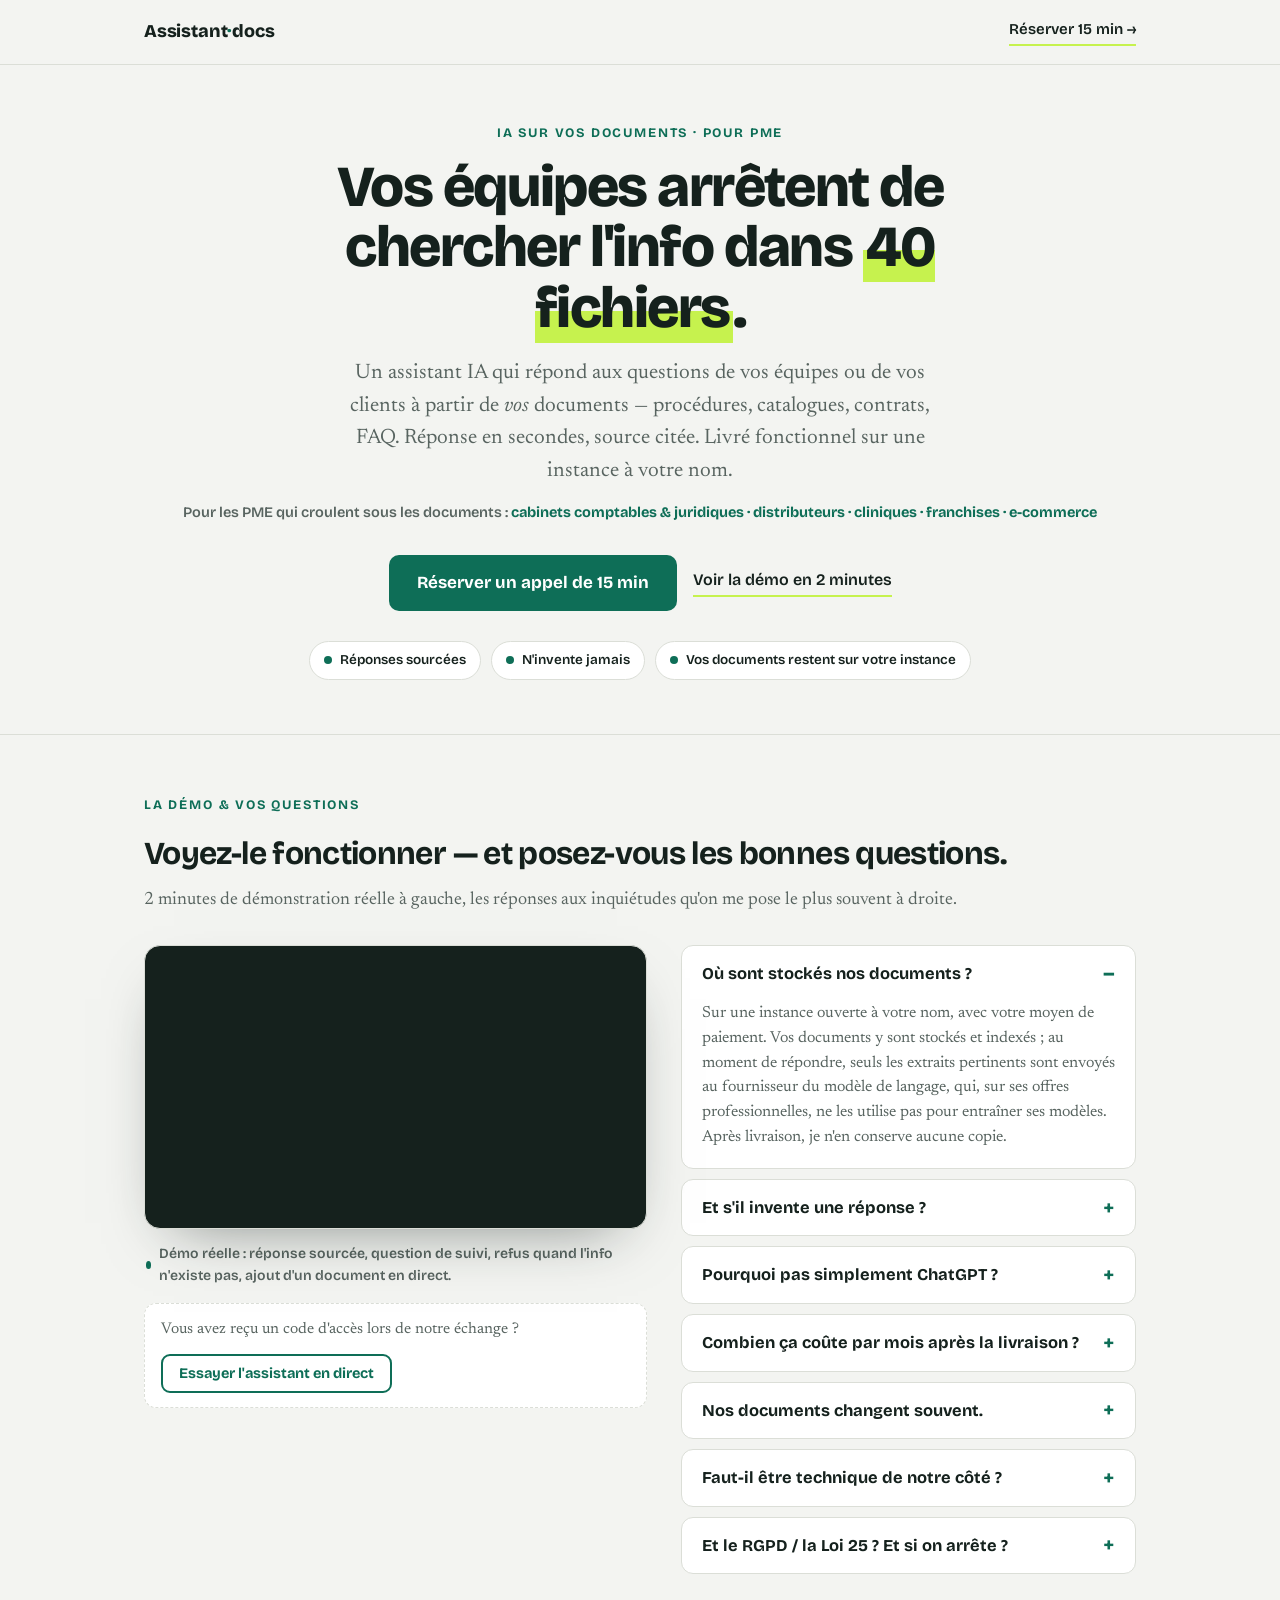
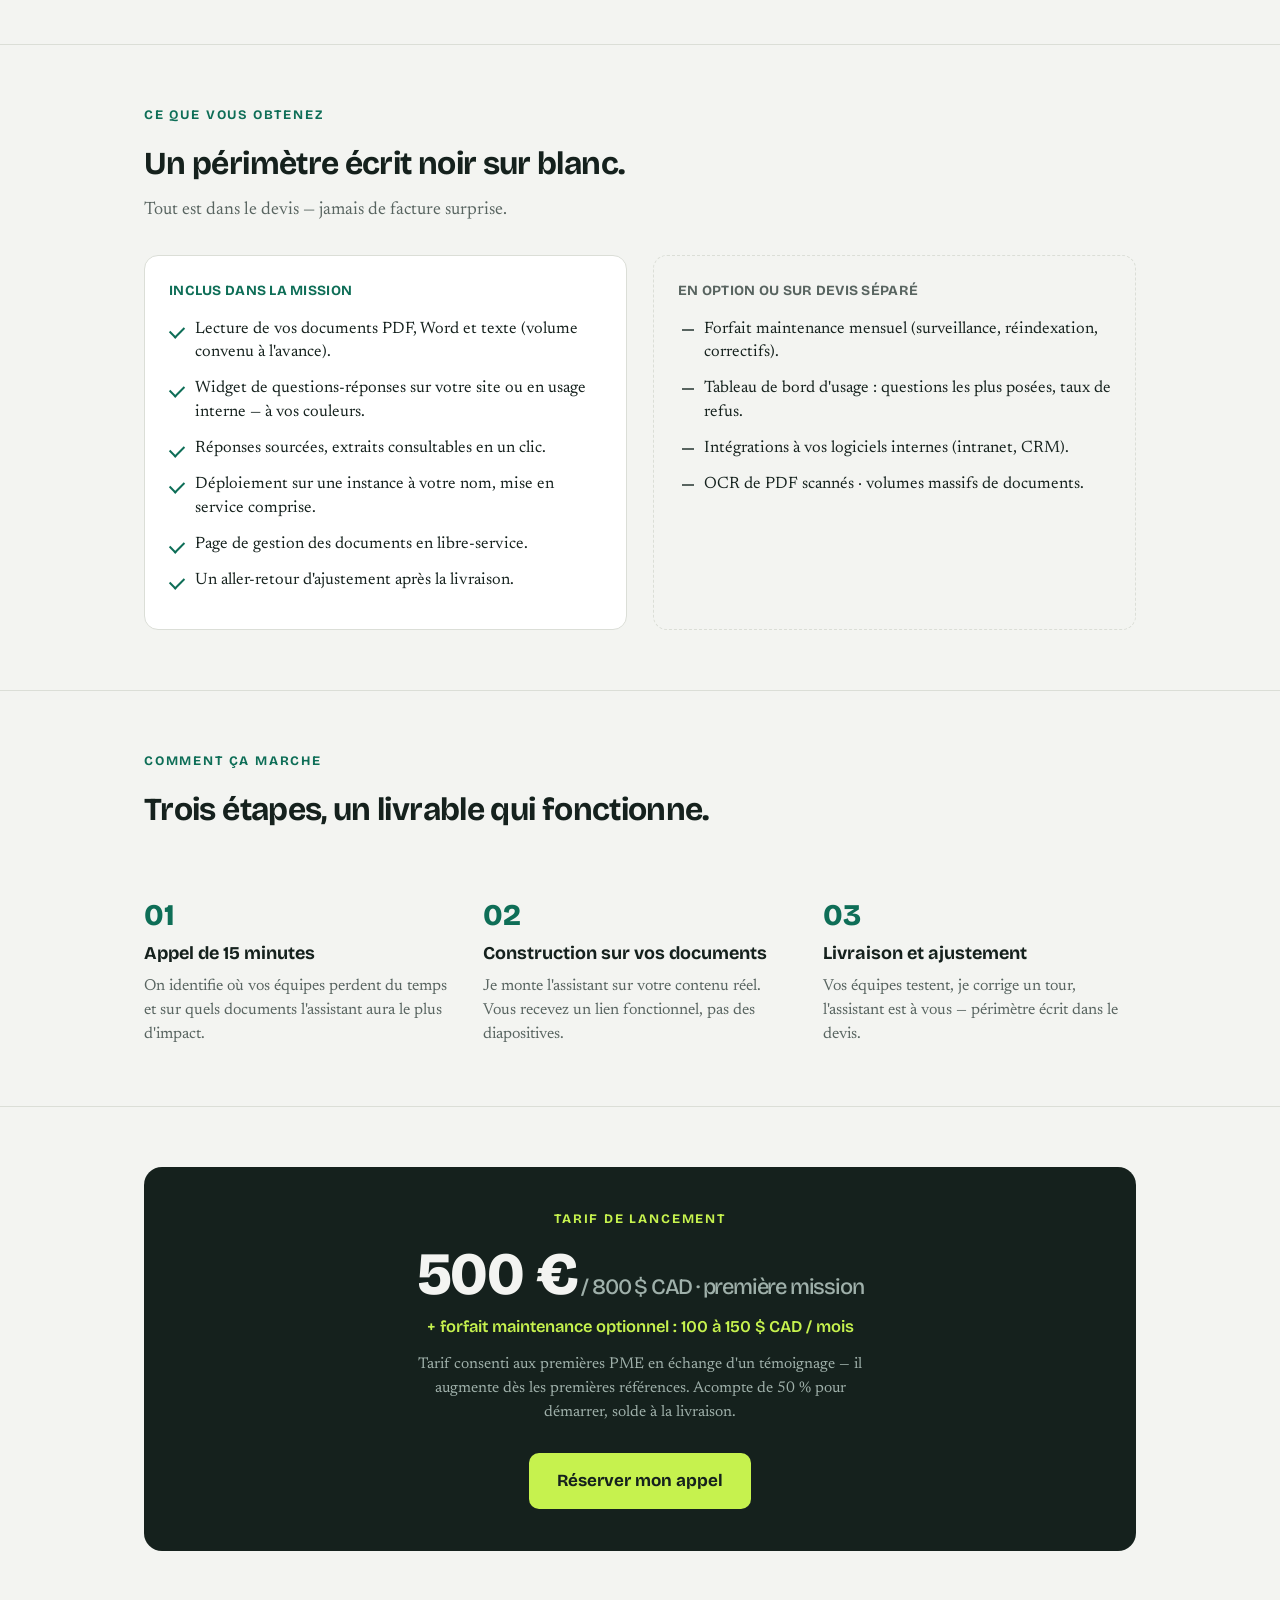
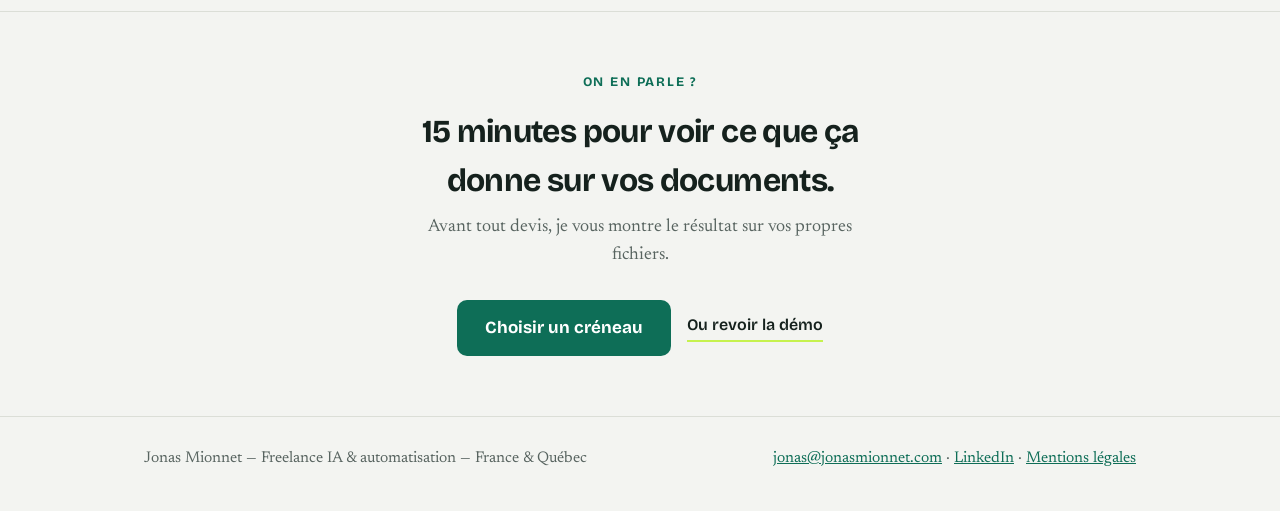
==== marketing/index.html @ 68634b55 "modif marketing" ====
<!DOCTYPE html>
<html lang="fr">
<head>
<meta charset="UTF-8">
<meta name="viewport" content="width=device-width, initial-scale=1.0">
<meta name="description" content="Un assistant IA qui répond aux questions de vos équipes et de vos clients à partir de vos propres documents — réponse en secondes, source citée. Pour PME.">
<meta property="og:title" content="Assistant IA sur vos documents — pour PME">
<meta property="og:description" content="Vos équipes arrêtent de chercher l'info dans 40 fichiers. Réponse en secondes, source citée. Démo en 2 minutes.">
<meta property="og:type" content="website">
<title>Assistant IA sur vos documents — pour PME</title>
<link rel="preconnect" href="https://fonts.googleapis.com">
<link rel="preconnect" href="https://fonts.gstatic.com" crossorigin>
<link href="https://fonts.googleapis.com/css2?family=Bricolage+Grotesque:opsz,wght@12..96,500;12..96,700;12..96,800&family=Newsreader:ital,opsz,wght@0,6..72,400;0,6..72,500;1,6..72,400&family=IBM+Plex+Mono:wght@400;500&display=swap" rel="stylesheet">
<style>
  :root{
    --paper:#F3F4F1; --card:#FFFFFF;
    --ink:#15211D; --ink-soft:#586460;
    --emerald:#0E6E57; --emerald-dark:#0A5443; --marker:#C6F24E;
    --line:#DBDED7;
    --mono:'IBM Plex Mono',ui-monospace,monospace;
    --display:'Bricolage Grotesque',system-ui,sans-serif;
    --body:'Newsreader',Georgia,serif;
  }
  *{box-sizing:border-box;}
  html{scroll-behavior:smooth;}
  body{margin:0;background:var(--paper);color:var(--ink);
    font-family:var(--body);font-size:18.5px;line-height:1.55;-webkit-font-smoothing:antialiased;}
  .wrap{max-width:1040px;margin:0 auto;padding:0 24px;}
  h1,h2,h3,.eyebrow,.btn,.chip,.pricebig{font-family:var(--display);}
  a{color:var(--emerald);}
  .eyebrow{font-size:13px;letter-spacing:.14em;text-transform:uppercase;
    font-weight:700;color:var(--emerald);margin:0 0 14px;}

  /* ---------- top bar ---------- */
  .topbar{border-bottom:1px solid var(--line);}
  .topbar .wrap{display:flex;align-items:center;justify-content:space-between;padding-top:18px;padding-bottom:18px;}
  .brand{font-family:var(--display);font-weight:800;font-size:18px;letter-spacing:-.01em;}
  .brand span{color:var(--emerald);}
  .toplink{font-family:var(--display);font-weight:600;font-size:15px;text-decoration:none;color:var(--ink);
    border-bottom:2px solid var(--marker);padding-bottom:2px;}

  /* ---------- hero ---------- */
  .hero .wrap{padding-top:58px;padding-bottom:54px;text-align:center;}
  h1{font-weight:800;font-size:clamp(36px,5.6vw,58px);line-height:1.04;
    letter-spacing:-.025em;margin:0 auto 20px;max-width:20ch;}
  .mark{background:linear-gradient(transparent 55%, var(--marker) 55%);padding:0 3px;}
  .lead{font-size:21px;color:var(--ink-soft);max-width:52ch;margin:0 auto 14px;}
  .who{font-family:var(--display);font-weight:600;font-size:14.5px;color:var(--ink-soft);margin:0 auto 30px;}
  .who b{color:var(--emerald);}
  .cta-row{display:flex;gap:16px;align-items:center;justify-content:center;flex-wrap:wrap;}
  .btn{display:inline-block;background:var(--emerald);color:#fff;text-decoration:none;
    font-weight:700;font-size:17px;padding:15px 28px;border-radius:10px;
    transition:background .15s ease,transform .15s ease;}
  .btn:hover{background:var(--emerald-dark);transform:translateY(-1px);}
  .btn-ghost{font-family:var(--display);font-weight:600;font-size:16px;text-decoration:none;
    color:var(--ink);border-bottom:2px solid var(--marker);padding-bottom:2px;}
  .badges{display:flex;flex-wrap:wrap;gap:10px;margin-top:30px;justify-content:center;}
  .badge-pill{display:inline-flex;align-items:center;gap:8px;font-family:var(--display);font-weight:600;
    font-size:13.5px;color:var(--ink);background:var(--card);border:1px solid var(--line);
    border-radius:999px;padding:8px 14px;}
  .badge-pill::before{content:"";width:8px;height:8px;border-radius:50%;background:var(--emerald);flex:none;}

  /* ---------- sections ---------- */
  section{border-top:1px solid var(--line);}
  section .wrap{padding-top:60px;padding-bottom:60px;}
  h2{font-weight:700;font-size:clamp(25px,3.2vw,32px);letter-spacing:-.02em;margin:0 0 8px;}
  .sec-sub{color:var(--ink-soft);margin:0 0 30px;font-size:18px;}

  /* ---------- démo + FAQ côte à côte ---------- */
  .demo-grid{display:grid;grid-template-columns:1.05fr .95fr;gap:34px;align-items:start;}
  .video-col{position:sticky;top:24px;}
  .video-frame{position:relative;padding-top:56.25%;border-radius:16px;overflow:hidden;
    background:var(--ink);box-shadow:0 24px 60px -30px rgba(21,33,29,.55);border:1px solid var(--line);}
  .video-frame iframe{position:absolute;inset:0;width:100%;height:100%;border:0;}
  .video-cap{font-family:var(--display);font-weight:600;font-size:14px;color:var(--ink-soft);
    margin:14px 2px 0;display:flex;align-items:center;gap:8px;}
  .video-cap::before{content:"";width:8px;height:8px;border-radius:50%;background:var(--emerald);}
  .try-live{margin-top:16px;background:var(--card);border:1px dashed var(--line);border-radius:12px;
    padding:14px 16px;display:flex;align-items:center;justify-content:space-between;gap:12px;flex-wrap:wrap;}
  .try-live p{margin:0;font-size:15.5px;color:var(--ink-soft);}
  .try-btn{font-family:var(--display);font-weight:700;font-size:14.5px;color:var(--emerald);
    background:transparent;border:2px solid var(--emerald);border-radius:9px;padding:9px 16px;cursor:pointer;
    transition:background .15s ease,color .15s ease;}
  .try-btn:hover{background:var(--emerald);color:#fff;}
  #pw-modal{position:fixed;inset:0;z-index:9999;background:rgba(21,33,29,.55);display:none;
    align-items:center;justify-content:center;padding:20px;}
  #pw-modal.open{display:flex;}
  #pw-modal .box{background:var(--card);border-radius:16px;padding:28px;width:min(360px,92vw);
    box-shadow:0 30px 80px -30px rgba(0,0,0,.6);}
  #pw-modal h3{font-family:var(--display);font-weight:700;font-size:19px;margin:0 0 6px;}
  #pw-modal p{font-family:var(--body);font-size:15px;color:var(--ink-soft);margin:0 0 16px;}
  #pw-modal input{width:100%;padding:11px 13px;border:1.5px solid var(--line);border-radius:10px;
    font-size:15px;margin-bottom:8px;outline:none;font-family:system-ui,sans-serif;}
  #pw-modal input:focus{border-color:var(--emerald);}
  #pw-modal .err{color:#c0392b;font-size:13px;min-height:18px;margin-bottom:8px;font-family:system-ui,sans-serif;}
  #pw-modal .row{display:flex;gap:10px;}
  #pw-modal button{font-family:var(--display);font-weight:700;font-size:15px;border-radius:9px;
    padding:11px 18px;cursor:pointer;border:none;}
  #pw-modal .go{flex:1;background:var(--emerald);color:#fff;}
  #pw-modal .cancel{background:transparent;color:var(--ink-soft);border:1.5px solid var(--line);}
  .faq details{border:1px solid var(--line);border-radius:12px;background:var(--card);
    margin-bottom:10px;padding:0 20px;}
  .faq summary{font-family:var(--display);font-weight:700;font-size:16.5px;cursor:pointer;
    padding:15px 0;list-style:none;display:flex;justify-content:space-between;align-items:center;gap:16px;}
  .faq summary::-webkit-details-marker{display:none;}
  .faq summary::after{content:"+";color:var(--emerald);font-size:22px;line-height:1;flex:none;}
  .faq details[open] summary::after{content:"\2013";}
  .faq details p{margin:0 0 18px;color:var(--ink-soft);font-size:16px;line-height:1.55;}

  /* ---------- offre : inclus / options ---------- */
  .cols{display:grid;grid-template-columns:1fr 1fr;gap:26px;}
  .panel{background:var(--card);border:1px solid var(--line);border-radius:14px;padding:24px;}
  .panel.out{background:transparent;border-style:dashed;}
  .panel h3{font-size:14px;font-family:var(--display);font-weight:700;letter-spacing:.02em;
    text-transform:uppercase;margin:0 0 16px;}
  .panel.in h3{color:var(--emerald);}
  .panel.out h3{color:var(--ink-soft);}
  ul.clean{list-style:none;margin:0;padding:0;}
  ul.clean li{position:relative;padding-left:26px;margin-bottom:12px;font-size:16.5px;line-height:1.45;}
  ul.clean.in li::before{content:"";position:absolute;left:1px;top:8px;width:12px;height:7px;
    border-left:2.5px solid var(--emerald);border-bottom:2.5px solid var(--emerald);transform:rotate(-45deg);}
  ul.clean.out li::before{content:"";position:absolute;left:4px;top:11px;width:12px;height:2px;background:var(--ink-soft);}

  /* ---------- étapes ---------- */
  .steps{display:grid;grid-template-columns:repeat(3,1fr);gap:26px;}
  .step .num{font-family:var(--display);font-weight:800;font-size:30px;color:var(--emerald);line-height:1;margin-bottom:10px;}
  .step h3{font-family:var(--display);font-weight:700;font-size:18px;margin:0 0 6px;}
  .step p{margin:0;color:var(--ink-soft);font-size:16px;line-height:1.5;}

  /* ---------- prix ---------- */
  .price{background:var(--ink);color:var(--paper);border-radius:18px;padding:42px;text-align:center;}
  .price .eyebrow{color:var(--marker);}
  .pricebig{font-weight:800;font-size:clamp(42px,6.5vw,60px);line-height:1;margin:6px 0 4px;letter-spacing:-.02em;}
  .pricebig small{font-size:22px;font-weight:500;color:#9fb0aa;}
  .price .maint{font-family:var(--display);font-weight:600;font-size:16.5px;color:var(--marker);margin:10px 0 0;}
  .price .note{color:#9fb0aa;font-size:15.5px;max-width:52ch;margin:14px auto 28px;}
  .price .btn{background:var(--marker);color:var(--ink);}
  .price .btn:hover{background:#b6e23c;}

  /* ---------- final ---------- */
  .final{text-align:center;}
  .final h2{margin:0 auto 8px;max-width:24ch;}
  .final .sec-sub{max-width:48ch;margin-left:auto;margin-right:auto;}

  footer{border-top:1px solid var(--line);}
  footer .wrap{padding-top:30px;padding-bottom:40px;color:var(--ink-soft);font-size:15.5px;
    display:flex;justify-content:space-between;gap:18px;flex-wrap:wrap;}

  @media (max-width:860px){
    .demo-grid{grid-template-columns:1fr;}
    .video-col{position:static;}
    .cols,.steps{grid-template-columns:1fr;}
    body{font-size:17.5px;}
    .price{padding:30px 22px;}
    .toplink{display:none;}
  }
  @media (prefers-reduced-motion:reduce){
    .btn:hover{transform:none;} html{scroll-behavior:auto;}
  }
</style>
</head>
<body>

<div class="topbar">
  <div class="wrap">
    <div class="brand">Assistant<span>·</span>docs</div>
    <a class="toplink" href="#reserver">Réserver 15 min →</a>
  </div>
</div>

<header class="hero">
  <div class="wrap">
    <p class="eyebrow">IA sur vos documents · pour PME</p>
    <h1>Vos équipes arrêtent de chercher l'info dans <span class="mark">40 fichiers</span>.</h1>
    <p class="lead">Un assistant IA qui répond aux questions de vos équipes ou de vos clients à partir de <em>vos</em> documents — procédures, catalogues, contrats, FAQ. Réponse en secondes, source citée. Livré fonctionnel sur une instance à votre nom.</p>
    <p class="who">Pour les PME qui croulent sous les documents : <b>cabinets comptables &amp; juridiques · distributeurs · cliniques · franchises · e-commerce</b></p>
    <div class="cta-row">
      <a class="btn" href="#reserver">Réserver un appel de 15 min</a>
      <a class="btn-ghost" href="#demo">Voir la démo en 2 minutes</a>
    </div>
    <div class="badges">
      <span class="badge-pill">Réponses sourcées</span>
      <span class="badge-pill">N'invente jamais</span>
      <span class="badge-pill">Vos documents restent sur votre instance</span>
    </div>
  </div>
</header>

<section id="demo">
  <div class="wrap">
    <p class="eyebrow">La démo &amp; vos questions</p>
    <h2>Voyez-le fonctionner — et posez-vous les bonnes questions.</h2>
    <p class="sec-sub">2 minutes de démonstration réelle à gauche, les réponses aux inquiétudes qu'on me pose le plus souvent à droite.</p>
    <div class="demo-grid">
      <div class="video-col">
        <div class="video-frame">
          <iframe src="https://www.youtube-nocookie.com/embed/zOcjEhi_-oY?rel=0&modestbranding=1"
            title="Assistant IA sur vos documents — démo"
            allow="accelerometer; autoplay; clipboard-write; encrypted-media; gyroscope; picture-in-picture"
            allowfullscreen loading="lazy"></iframe>
        </div>
        <p class="video-cap">Démo réelle : réponse sourcée, question de suivi, refus quand l'info n'existe pas, ajout d'un document en direct.</p>
        <div class="try-live">
          <p>Vous avez reçu un code d'accès lors de notre échange ?</p>
          <button class="try-btn" id="try-btn">Essayer l'assistant en direct</button>
        </div>
      </div>
      <div class="faq">
        <details open>
          <summary>Où sont stockés nos documents ?</summary>
          <p>Sur une instance ouverte à votre nom, avec votre moyen de paiement. Vos documents y sont stockés et indexés ; au moment de répondre, seuls les extraits pertinents sont envoyés au fournisseur du modèle de langage, qui, sur ses offres professionnelles, ne les utilise pas pour entraîner ses modèles. Après livraison, je n'en conserve aucune copie.</p>
        </details>
        <details>
          <summary>Et s'il invente une réponse ?</summary>
          <p>Il est cadré pour répondre uniquement à partir de vos documents et chaque réponse cite son document d'origine, extraits consultables en un clic. Quand l'information n'y figure pas, il le dit plutôt que de deviner. Avant livraison, je passe un jeu de questions de contrôle sur vos propres documents et je vous remets le résultat chiffré.</p>
        </details>
        <details>
          <summary>Pourquoi pas simplement ChatGPT ?</summary>
          <p>ChatGPT répond à partir du web, et il faut lui redonner vos fichiers à chaque conversation. Ici, l'assistant connaît vos documents en permanence, cite ses sources, refuse de répondre quand l'info n'y est pas — et vos équipes ne téléversent rien nulle part.</p>
        </details>
        <details>
          <summary>Combien ça coûte par mois après la livraison ?</summary>
          <p>Deux abonnements, à votre nom et sous votre contrôle : l'hébergement (~10 à 20 $ CAD/mois) et l'usage du modèle (~2 à 7 $ CAD/mois pour ~500 questions, soit ~0,005 $ la question). Total : environ 15 à 25 $ CAD par mois, plafonnable. L'indexation ne coûte rien.</p>
        </details>
        <details>
          <summary>Nos documents changent souvent.</summary>
          <p>Vous ajoutez, remplacez ou retirez vos fichiers vous-même depuis une page de gestion protégée — l'assistant se met à jour automatiquement, aucune commande technique. Et si vous préférez déléguer, c'est inclus dans le forfait maintenance.</p>
        </details>
        <details>
          <summary>Faut-il être technique de notre côté ?</summary>
          <p>Non. Vous fournissez vos documents (PDF, Word, texte — tableaux compris), je livre un lien fonctionnel. Vos équipes posent leurs questions en langage normal.</p>
        </details>
        <details>
          <summary>Et le RGPD / la Loi 25 ? Et si on arrête ?</summary>
          <p>Une annexe de sous-traitance est jointe au devis quand des documents sont concernés : finalité, durée, mesures de sécurité. Et si vous arrêtez : vous supprimez l'instance, tout disparaît avec — documents, index, historique. Rien ailleurs.</p>
        </details>
      </div>
    </div>
  </div>
</section>

<section id="offre">
  <div class="wrap">
    <p class="eyebrow">Ce que vous obtenez</p>
    <h2>Un périmètre écrit noir sur blanc.</h2>
    <p class="sec-sub">Tout est dans le devis — jamais de facture surprise.</p>
    <div class="cols">
      <div class="panel in">
        <h3>Inclus dans la mission</h3>
        <ul class="clean in">
          <li>Lecture de vos documents PDF, Word et texte (volume convenu à l'avance).</li>
          <li>Widget de questions-réponses sur votre site ou en usage interne — à vos couleurs.</li>
          <li>Réponses sourcées, extraits consultables en un clic.</li>
          <li>Déploiement sur une instance à votre nom, mise en service comprise.</li>
          <li>Page de gestion des documents en libre-service.</li>
          <li>Un aller-retour d'ajustement après la livraison.</li>
        </ul>
      </div>
      <div class="panel out">
        <h3>En option ou sur devis séparé</h3>
        <ul class="clean out">
          <li>Forfait maintenance mensuel (surveillance, réindexation, correctifs).</li>
          <li>Tableau de bord d'usage : questions les plus posées, taux de refus.</li>
          <li>Intégrations à vos logiciels internes (intranet, CRM).</li>
          <li>OCR de PDF scannés · volumes massifs de documents.</li>
        </ul>
      </div>
    </div>
  </div>
</section>

<section id="fonctionnement">
  <div class="wrap">
    <p class="eyebrow">Comment ça marche</p>
    <h2>Trois étapes, un livrable qui fonctionne.</h2>
    <p class="sec-sub">&nbsp;</p>
    <div class="steps">
      <div class="step"><div class="num">01</div><h3>Appel de 15 minutes</h3><p>On identifie où vos équipes perdent du temps et sur quels documents l'assistant aura le plus d'impact.</p></div>
      <div class="step"><div class="num">02</div><h3>Construction sur vos documents</h3><p>Je monte l'assistant sur votre contenu réel. Vous recevez un lien fonctionnel, pas des diapositives.</p></div>
      <div class="step"><div class="num">03</div><h3>Livraison et ajustement</h3><p>Vos équipes testent, je corrige un tour, l'assistant est à vous — périmètre écrit dans le devis.</p></div>
    </div>
  </div>
</section>

<section id="prix">
  <div class="wrap">
    <div class="price">
      <p class="eyebrow">Tarif de lancement</p>
      <div class="pricebig">500&nbsp;€<small> / 800 $ CAD · première mission</small></div>
      <p class="maint">+ forfait maintenance optionnel : 100 à 150 $ CAD / mois</p>
      <p class="note">Tarif consenti aux premières PME en échange d'un témoignage — il augmente dès les premières références. Acompte de 50 % pour démarrer, solde à la livraison.</p>
      <a class="btn" href="#reserver">Réserver mon appel</a>
    </div>
  </div>
</section>

<section id="reserver" class="final">
  <div class="wrap">
    <p class="eyebrow">On en parle ?</p>
    <h2>15 minutes pour voir ce que ça donne sur vos documents.</h2>
    <p class="sec-sub">Avant tout devis, je vous montre le résultat sur vos propres fichiers.</p>
    <div class="cta-row">
      <a class="btn" href="https://calendar.app.google/fmK8RGhTGHzwuksp7">Choisir un créneau</a>
      <a class="btn-ghost" href="#demo">Ou revoir la démo</a>
    </div>
  </div>
</section>

<footer>
  <div class="wrap">
    <div>Jonas Mionnet — Freelance IA &amp; automatisation — France &amp; Québec</div>
    <div><a href="mailto:jonas@jonasmionnet.com">jonas@jonasmionnet.com</a> · <a href="https://www.linkedin.com/in/jonas-mionnet-5339012a0">LinkedIn</a> · <a href="mentions-legales.html">Mentions légales</a></div>
  </div>
</footer>

<div id="pw-modal" role="dialog" aria-modal="true">
  <div class="box">
    <h3>Essayer l'assistant</h3>
    <p>Entrez le code d'accès reçu lors de notre échange. L'assistant de démonstration répond sur les documents d'une entreprise fictive (Boréale Équipement).</p>
    <input id="pw-input" type="password" placeholder="Code d'accès" autocomplete="off">
    <div class="err" id="pw-err"></div>
    <div class="row">
      <button class="go" id="pw-go">Lancer l'assistant</button>
      <button class="cancel" id="pw-cancel">Annuler</button>
    </div>
  </div>
</div>

<script>
(function(){
  var API = "https://assistant-documentaire-demo-production.up.railway.app";
  var modal = document.getElementById("pw-modal"),
      input = document.getElementById("pw-input"),
      err = document.getElementById("pw-err"),
      go = document.getElementById("pw-go"),
      cancel = document.getElementById("pw-cancel"),
      tryBtn = document.getElementById("try-btn");

  function verify(pw){
    return fetch(API + "/api/verify", { headers: { "X-API-Password": pw } })
      .then(function(r){ return r.status === 200; })
      .catch(function(){ return false; });
  }
  function loadWidget(){
    return new Promise(function(res, rej){
      if (window.DocAssistant) return res();
      var s = document.createElement("script");
      s.src = API + "/widget.js";
      s.onload = res; s.onerror = rej;
      document.head.appendChild(s);
    });
  }
  function mountAssistant(){
    loadWidget().then(function(){
      window.DocAssistant.mount({
        mode: "floating",
        apiBase: API,
        assistantName: "Assistant documentaire",
        clientName: "Boréale Équipement (démo)"
      });
      tryBtn.textContent = "Assistant lancé — voir en bas à droite";
      tryBtn.disabled = true;
    }).catch(function(){
      err.textContent = "Impossible de charger l'assistant. Réessayez plus tard.";
    });
  }
  tryBtn.addEventListener("click", function(){
    var stored = localStorage.getItem("da_api_password") || "";
    if (stored) {
      verify(stored).then(function(ok){
        if (ok) { mountAssistant(); }
        else { localStorage.removeItem("da_api_password"); modal.classList.add("open"); input.focus(); }
      });
    } else { modal.classList.add("open"); input.focus(); }
  });
  function attempt(){
    var pw = (input.value || "").trim();
    if (!pw) { err.textContent = "Entrez le code d'accès."; return; }
    go.disabled = true; err.textContent = "Vérification…";
    verify(pw).then(function(ok){
      go.disabled = false;
      if (ok) {
        localStorage.setItem("da_api_password", pw);
        err.textContent = "";
        modal.classList.remove("open");
        mountAssistant();
      } else {
        err.textContent = "Code incorrect.";
        input.select();
      }
    });
  }
  go.addEventListener("click", attempt);
  input.addEventListener("keydown", function(e){ if (e.key === "Enter") attempt(); });
  cancel.addEventListener("click", function(){ modal.classList.remove("open"); err.textContent = ""; });
})();
</script>
</body>
</html>
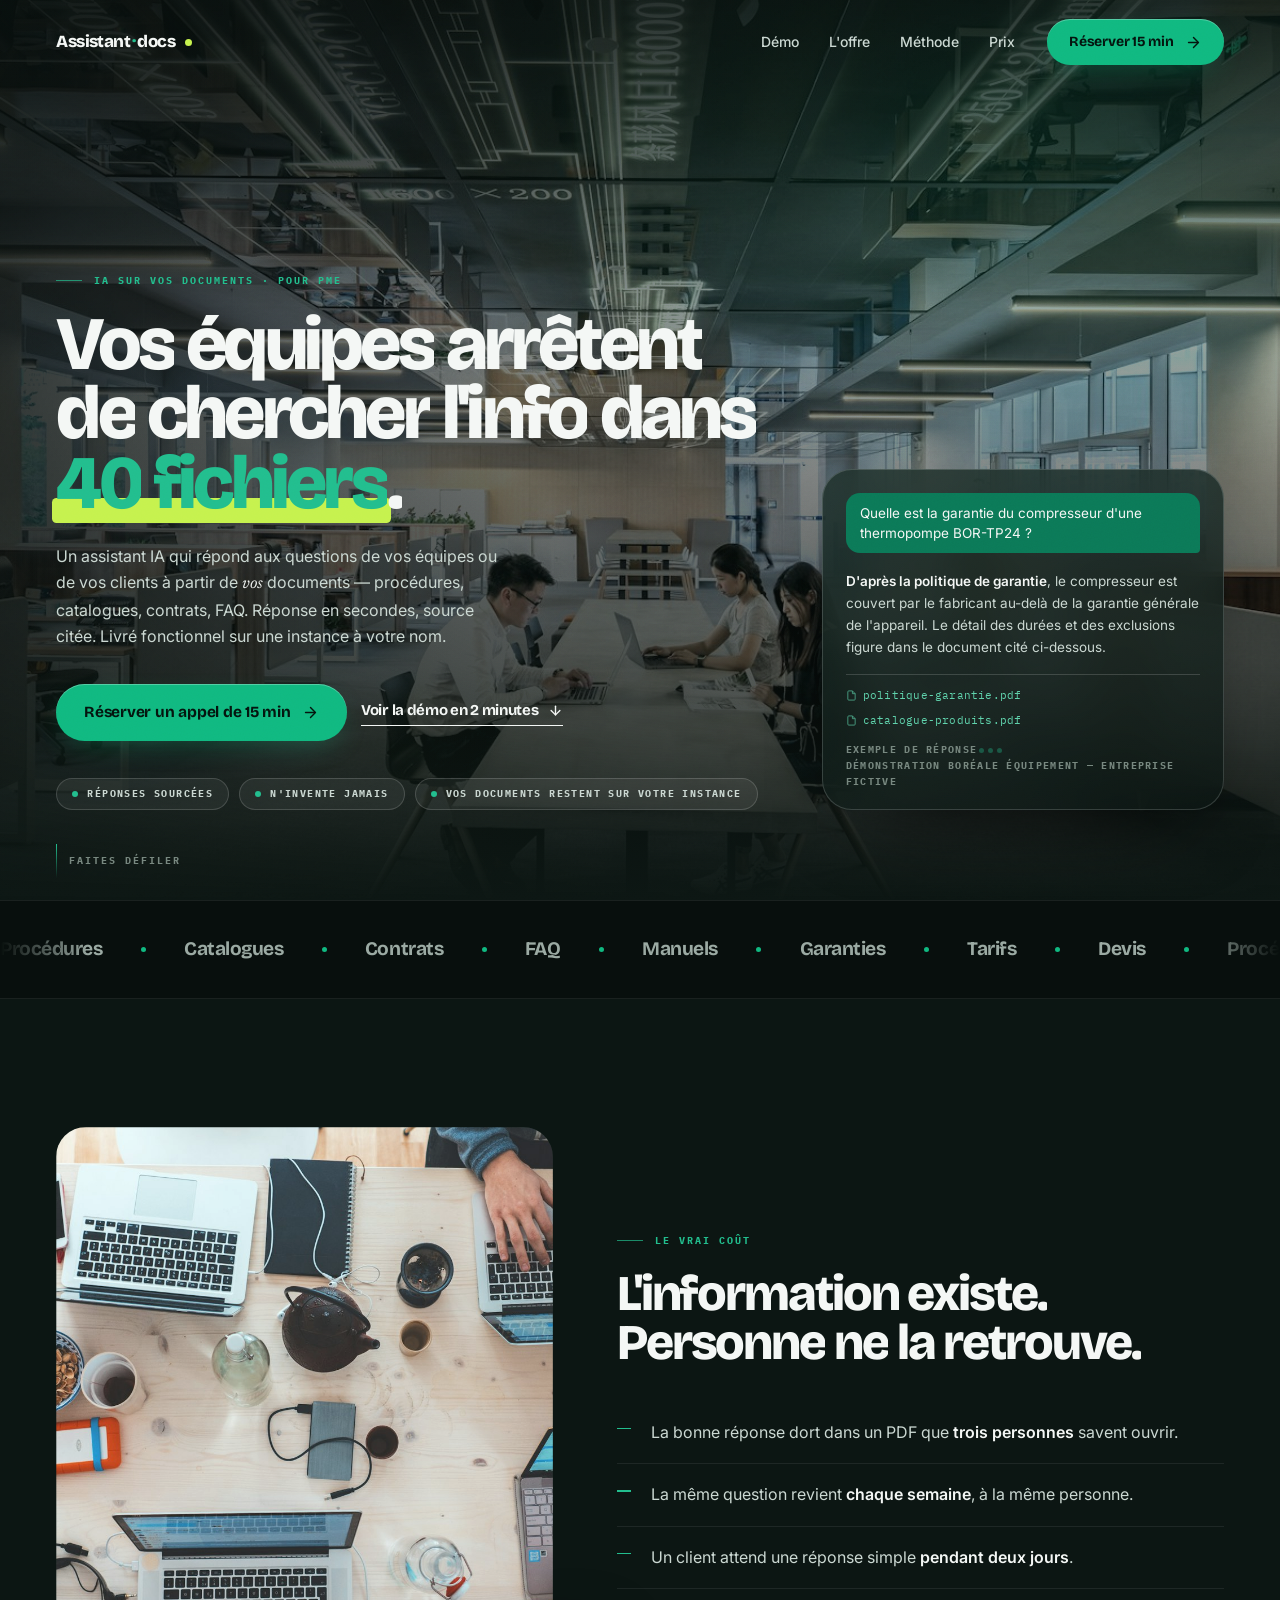
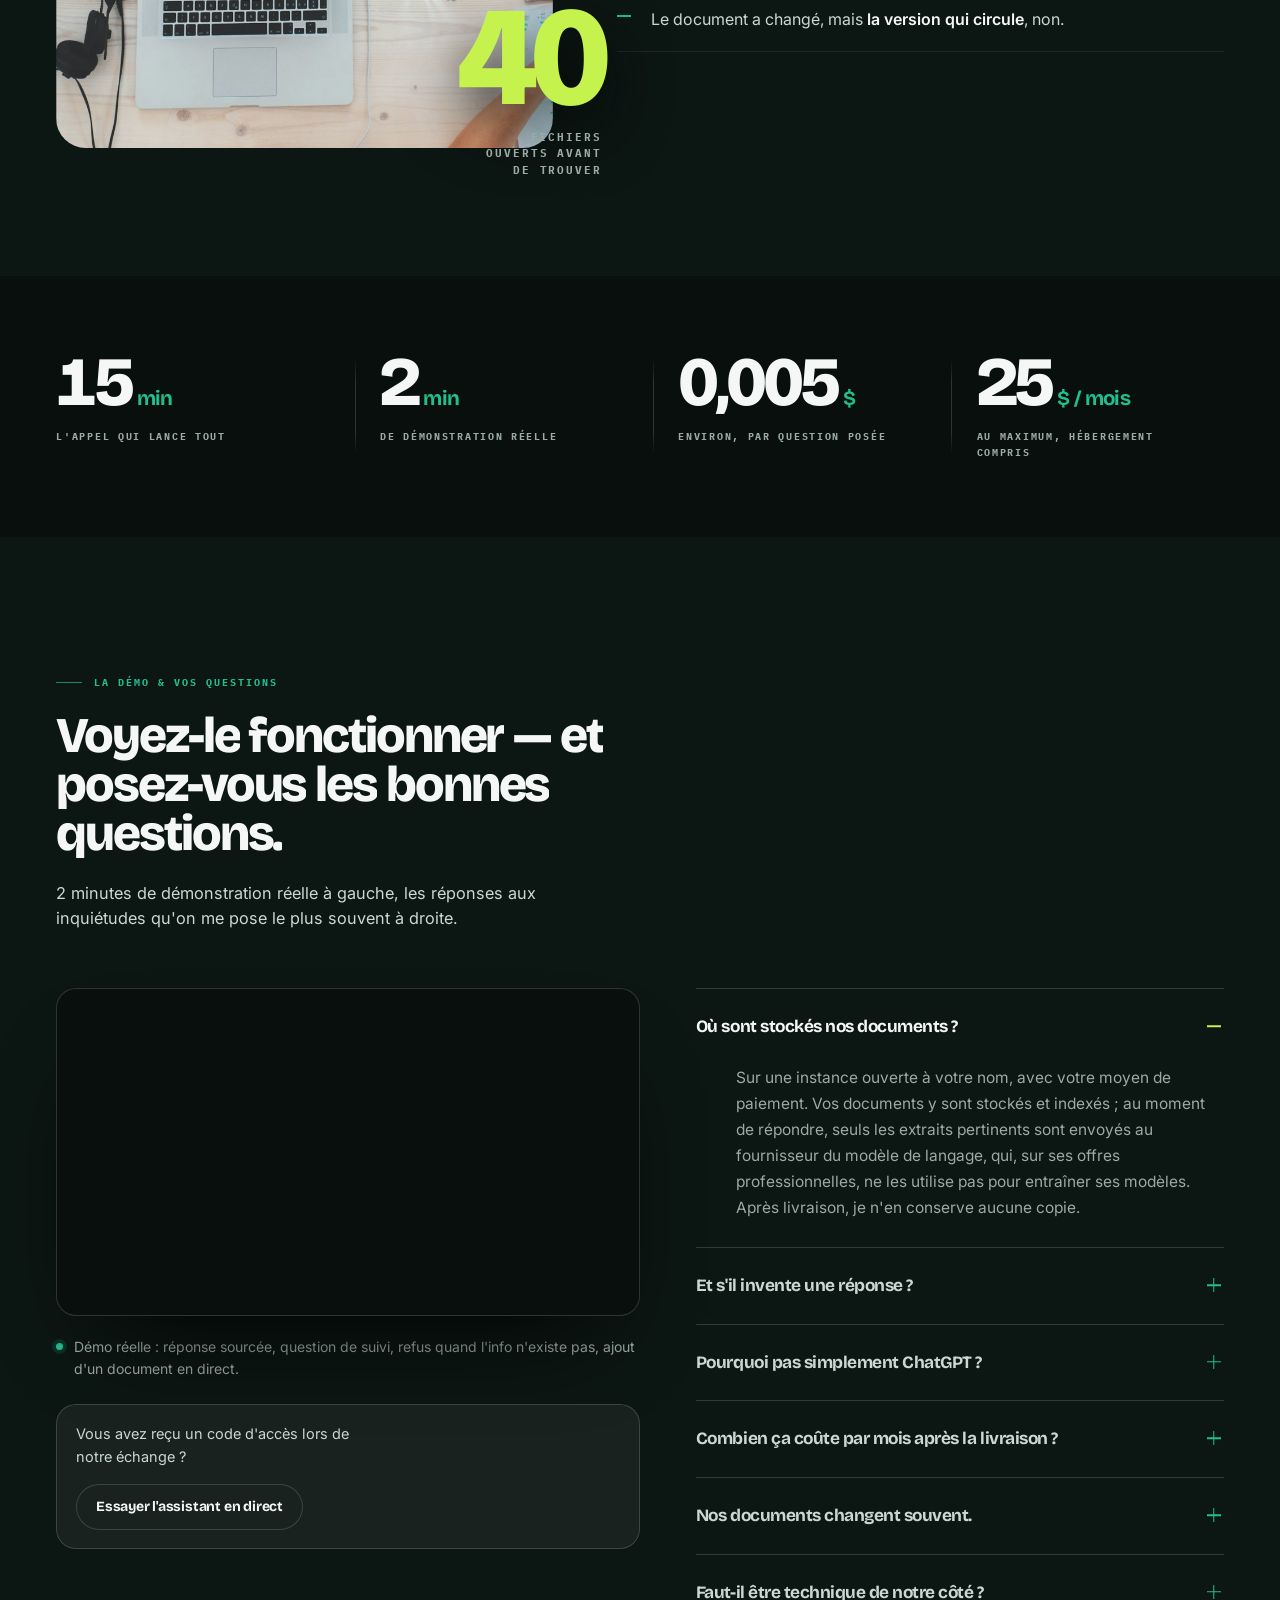
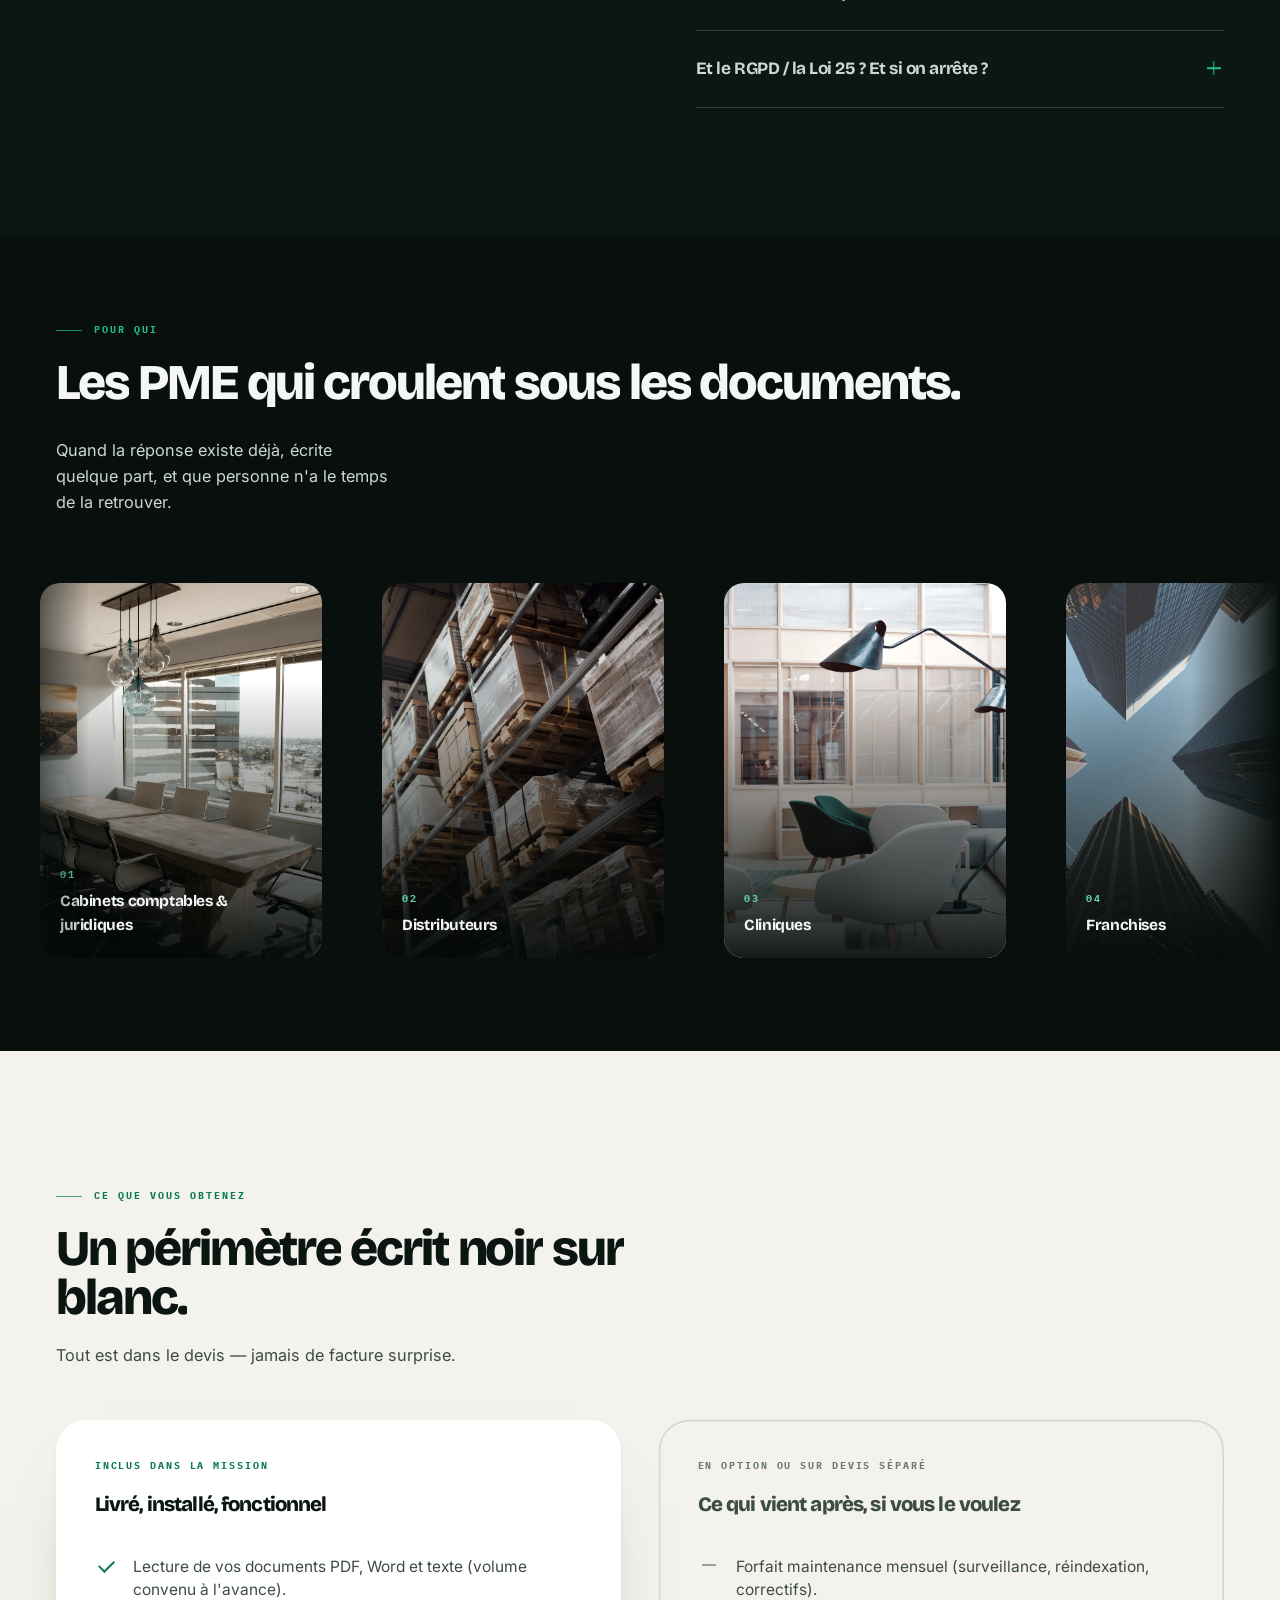
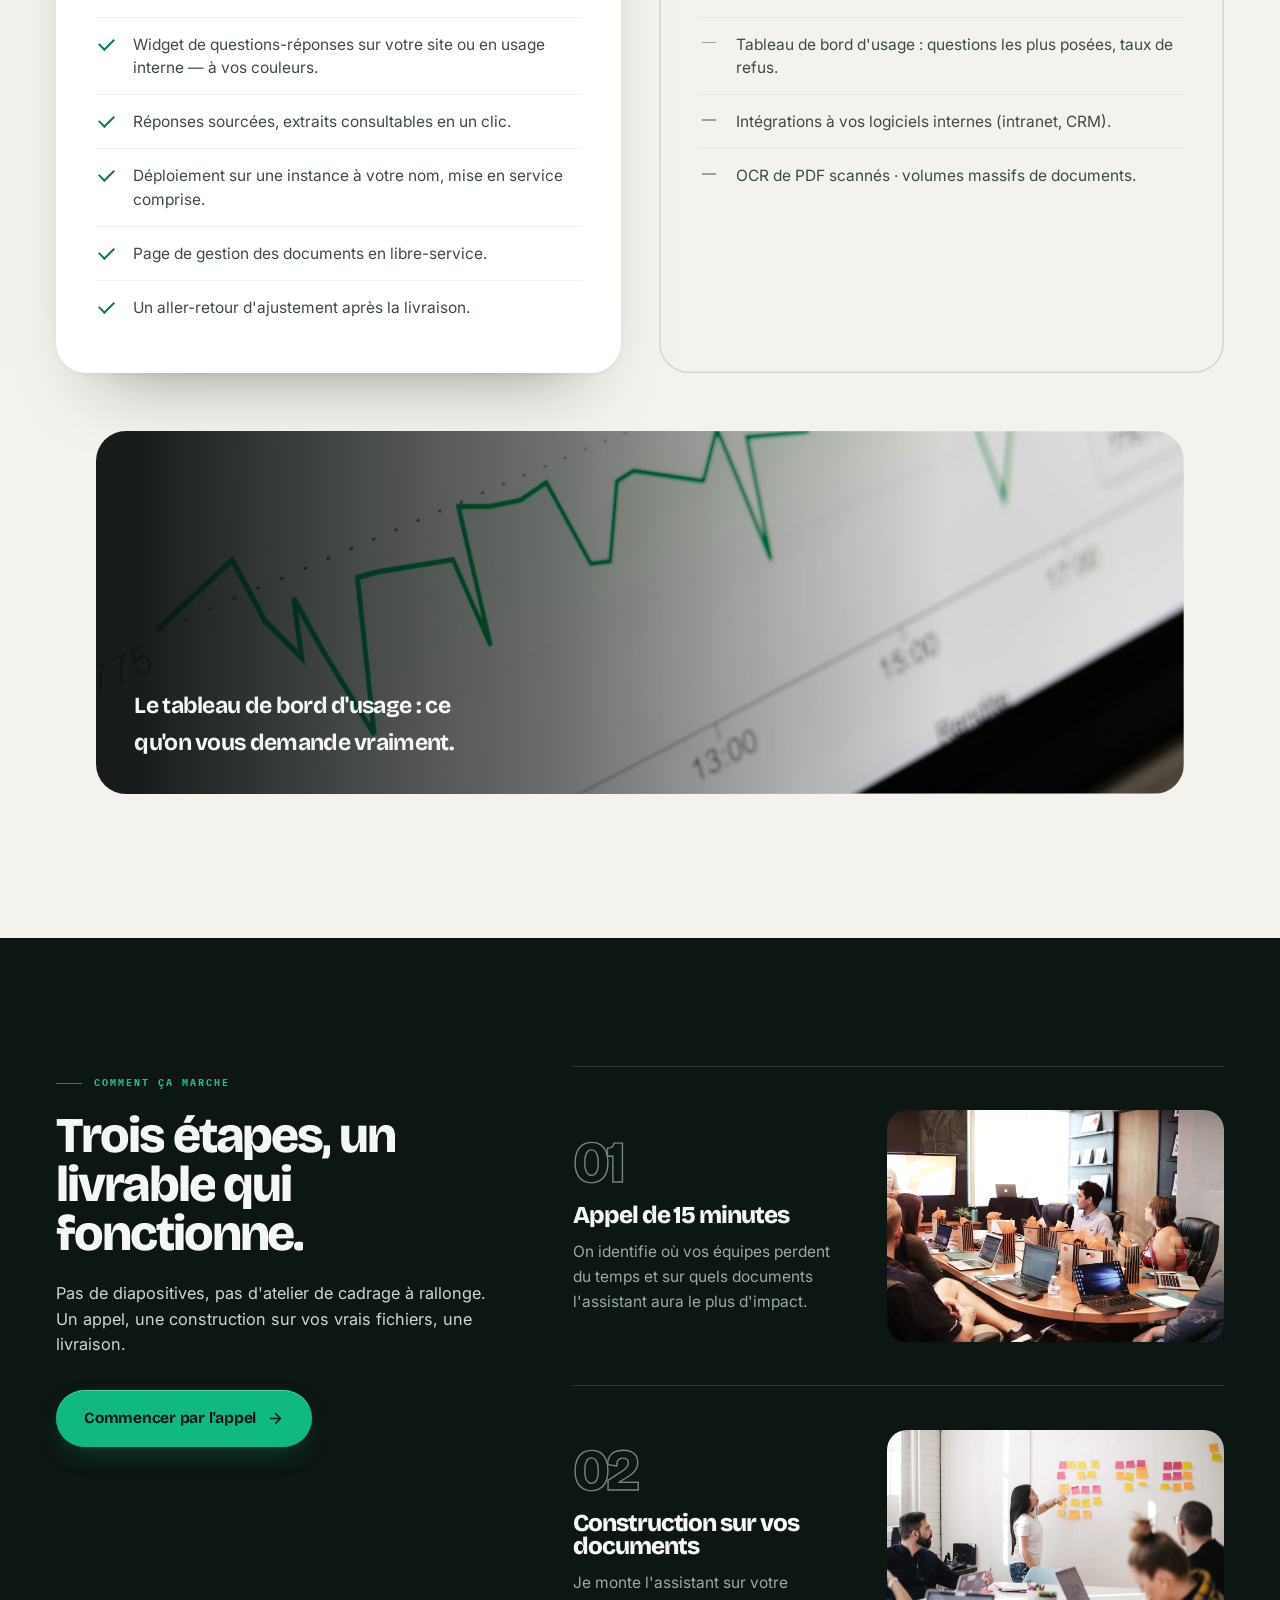
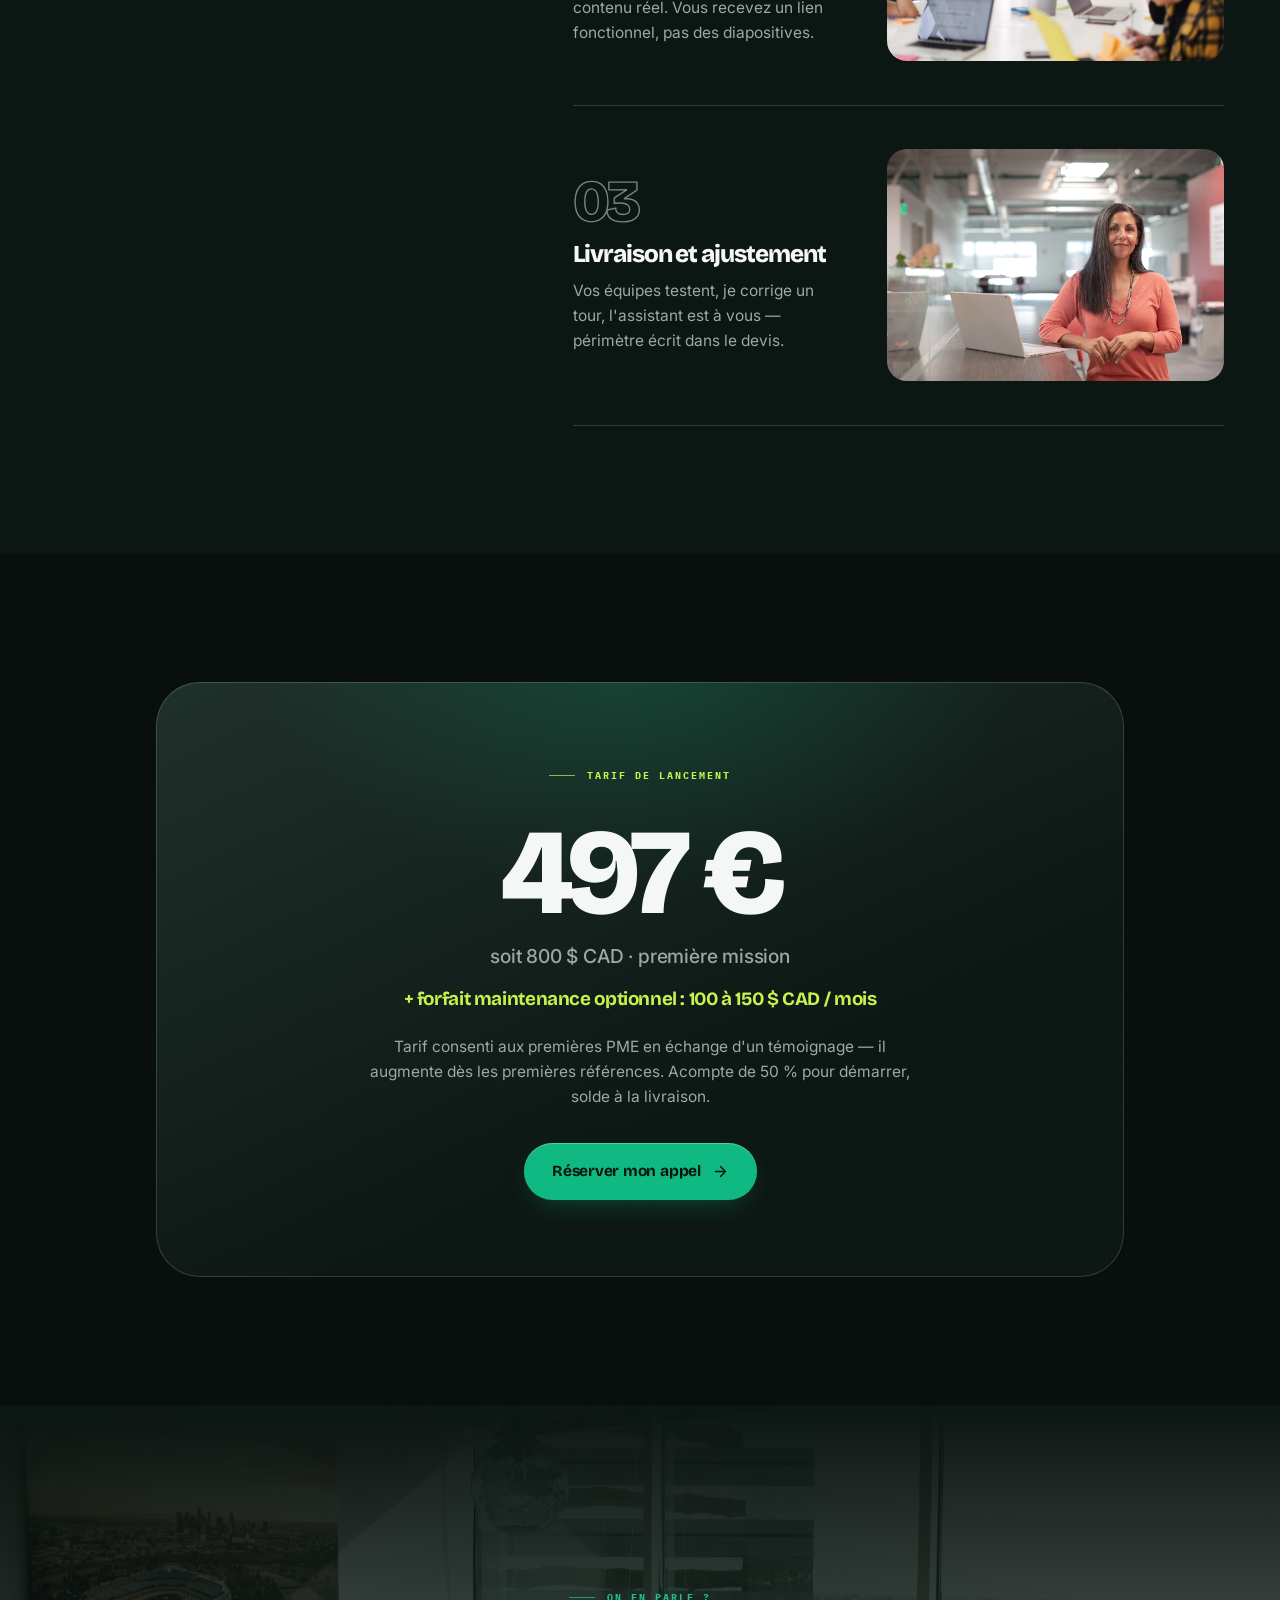
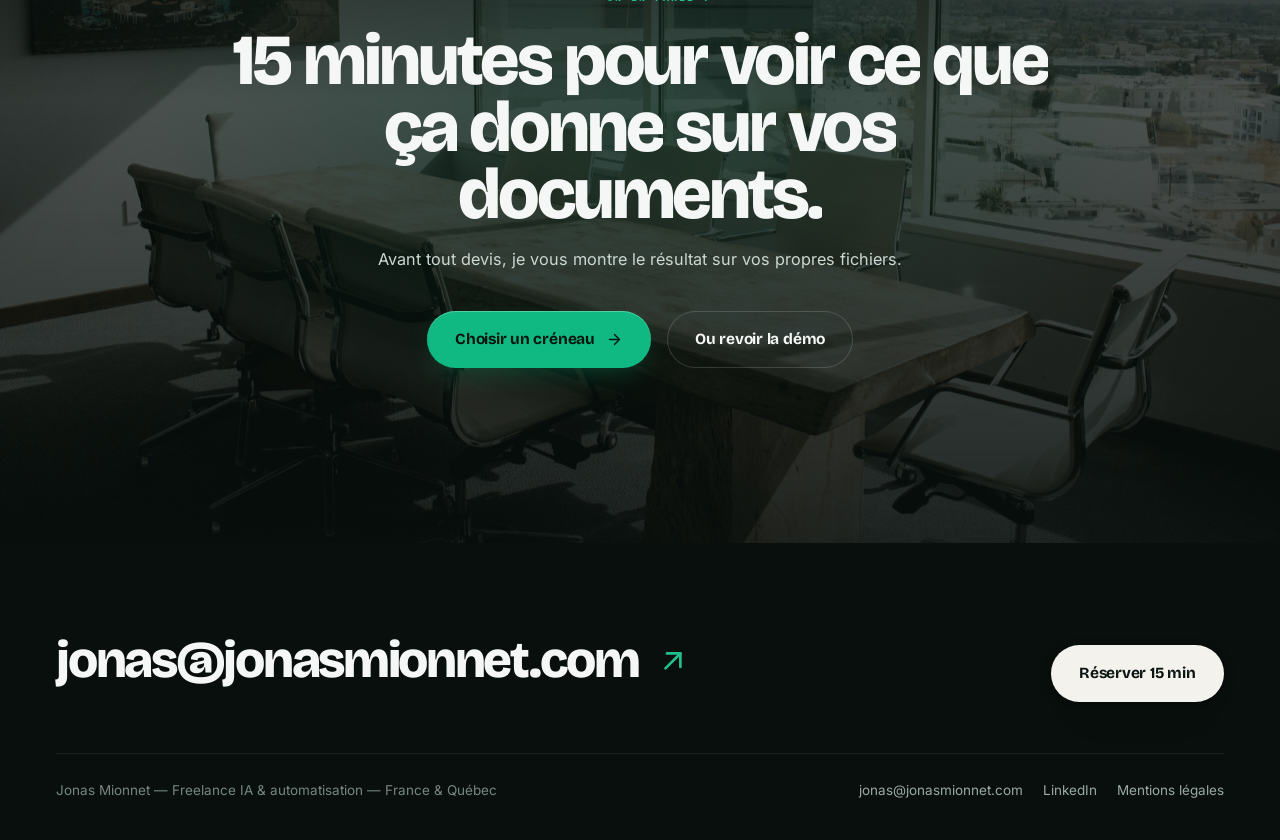
==== commit 33a46b67: "modif visuelle" ====
--- a/marketing/index.html
+++ b/marketing/index.html
@@ -7,247 +7,646 @@
 <meta property="og:title" content="Assistant IA sur vos documents — pour PME">
 <meta property="og:description" content="Vos équipes arrêtent de chercher l'info dans 40 fichiers. Réponse en secondes, source citée. Démo en 2 minutes.">
 <meta property="og:type" content="website">
+<meta name="theme-color" content="#070D0B">
 <title>Assistant IA sur vos documents — pour PME</title>
 <link rel="preconnect" href="https://fonts.googleapis.com">
 <link rel="preconnect" href="https://fonts.gstatic.com" crossorigin>
-<link href="https://fonts.googleapis.com/css2?family=Bricolage+Grotesque:opsz,wght@12..96,500;12..96,700;12..96,800&family=Newsreader:ital,opsz,wght@0,6..72,400;0,6..72,500;1,6..72,400&family=IBM+Plex+Mono:wght@400;500&display=swap" rel="stylesheet">
+<link href="https://fonts.googleapis.com/css2?family=Bricolage+Grotesque:opsz,wght@12..96,500;12..96,600;12..96,700;12..96,800&family=IBM+Plex+Mono:wght@400;500;600;700&family=Inter:wght@400;450;500;600;700&family=Newsreader:ital,opsz,wght@0,6..72,400;0,6..72,500;1,6..72,400;1,6..72,500&display=swap" rel="stylesheet">
+<link rel="stylesheet" href="da.css">
 <style>
-  :root{
-    --paper:#F3F4F1; --card:#FFFFFF;
-    --ink:#15211D; --ink-soft:#586460;
-    --emerald:#0E6E57; --emerald-dark:#0A5443; --marker:#C6F24E;
-    --line:#DBDED7;
-    --mono:'IBM Plex Mono',ui-monospace,monospace;
-    --display:'Bricolage Grotesque',system-ui,sans-serif;
-    --body:'Newsreader',Georgia,serif;
+  /* =========================================================================
+     Page de l'offre — composition propre à cette page.
+     Le vocabulaire commun (jetons, boutons, révélations) vit dans da.css.
+     ========================================================================= */
+  html{scroll-behavior:smooth;}
+  body{background:var(--ink-900);}
+
+  /* ---------------------------------------------------------------- NAV --- */
+  .nav{position:fixed;top:0;left:0;right:0;z-index:300;
+    transition:transform .6s var(--e),background .6s var(--e),backdrop-filter .6s var(--e);}
+  .nav.is-stuck{background:rgba(12,22,19,.78);
+    -webkit-backdrop-filter:blur(18px) saturate(1.5);backdrop-filter:blur(18px) saturate(1.5);
+    box-shadow:0 1px 0 var(--rule-ink-2);}
+  .nav.is-hidden{transform:translateY(-102%);}
+  .nav__in{display:flex;align-items:center;gap:26px;
+    height:clamp(64px,7vw,84px);max-width:var(--maxw);margin:0 auto;
+    padding-left:var(--gut);padding-right:var(--gut);}
+  .brand{display:flex;align-items:baseline;gap:2px;font-family:var(--disp);font-weight:800;
+    font-size:17px;letter-spacing:-.035em;color:var(--on-ink);}
+  .brand i{font-style:normal;color:var(--sig-400);}
+  .brand__dot{width:7px;height:7px;border-radius:50%;background:var(--lime);
+    margin-left:8px;align-self:center;animation:pulse 2.6s var(--e) infinite;}
+  @keyframes pulse{0%,100%{opacity:1;transform:scale(1);}50%{opacity:.35;transform:scale(.72);}}
+  .nav__links{display:flex;gap:30px;margin-left:auto;}
+  .nav__links a{position:relative;font-size:14px;font-weight:500;color:var(--on-ink-2);
+    padding:6px 0;transition:color .3s var(--e);}
+  .nav__links a::after{content:"";position:absolute;left:0;right:0;bottom:0;height:1px;
+    background:var(--sig-400);transform:scaleX(0);transform-origin:right;
+    transition:transform .45s var(--e);}
+  .nav__links a:hover{color:var(--on-ink);}
+  .nav__links a:hover::after{transform:scaleX(1);transform-origin:left;}
+  .nav__cta{margin-left:6px;padding:12px 22px;font-size:14px;}
+  .burger{display:none;margin-left:auto;width:44px;height:44px;border:none;background:none;
+    cursor:pointer;position:relative;}
+  .burger i{position:absolute;left:11px;right:11px;height:1.5px;background:var(--on-ink);
+    transition:transform .5s var(--e),opacity .3s var(--e);}
+  .burger i:nth-child(1){top:18px;} .burger i:nth-child(2){top:25px;}
+  .nav.is-open .burger i:nth-child(1){transform:translateY(3.5px) rotate(45deg);}
+  .nav.is-open .burger i:nth-child(2){transform:translateY(-3.5px) rotate(-45deg);}
+
+  .menu{position:fixed;inset:0;z-index:290;background:var(--ink-950);
+    display:flex;flex-direction:column;justify-content:center;gap:6px;
+    padding:0 var(--gut);clip-path:inset(0 0 100% 0);visibility:hidden;
+    transition:clip-path .8s var(--e),visibility 0s linear .8s;}
+  .menu.is-open{clip-path:inset(0 0 0 0);visibility:visible;transition:clip-path .8s var(--e);}
+  .menu a{font-family:var(--disp);font-weight:800;font-size:clamp(2rem,9vw,3.4rem);
+    letter-spacing:-.05em;color:var(--on-ink);padding:8px 0;
+    opacity:0;transform:translateY(28px);transition:opacity .6s var(--e),transform .7s var(--e);}
+  .menu.is-open a{opacity:1;transform:none;}
+  .menu.is-open a:nth-child(1){transition-delay:.14s;}
+  .menu.is-open a:nth-child(2){transition-delay:.2s;}
+  .menu.is-open a:nth-child(3){transition-delay:.26s;}
+  .menu.is-open a:nth-child(4){transition-delay:.32s;}
+  .menu.is-open a:nth-child(5){transition-delay:.38s;}
+  .menu a:hover{color:var(--sig-400);}
+  .menu__foot{margin-top:44px;font:var(--t-micro);letter-spacing:.16em;text-transform:uppercase;
+    color:var(--on-ink-4);}
+
+  /* --------------------------------------------------------------- HERO --- */
+  .hero{position:relative;min-height:100svh;display:flex;align-items:flex-end;
+    overflow:hidden;padding-bottom:clamp(40px,7vw,90px);padding-top:clamp(110px,14vw,180px);}
+  .hero__bg{position:absolute;inset:-14% 0 -14% 0;z-index:0;}
+  .hero__bg img{width:100%;height:100%;object-fit:cover;
+    filter:saturate(.78) contrast(1.04) brightness(1.12);}
+  /* Le voile éclaire la photo au lieu de l'éteindre : on doit distinguer
+     l'espace derrière le titre, pas deviner un aplat noir. */
+  .hero__veil{position:absolute;inset:0;z-index:1;pointer-events:none;
+    background:
+      linear-gradient(180deg,rgba(8,15,13,.82) 0%,rgba(8,15,13,.34) 34%,rgba(8,15,13,.66) 74%,var(--ink-900) 100%),
+      linear-gradient(100deg,rgba(8,15,13,.72) 4%,rgba(8,15,13,.2) 44%,transparent 72%),
+      radial-gradient(90% 70% at 82% 12%,rgba(16,185,129,.3),transparent 62%),
+      radial-gradient(70% 60% at 8% 96%,rgba(198,242,78,.14),transparent 60%);}
+  .hero__in{position:relative;z-index:2;width:100%;}
+  .hero__grid{display:grid;grid-template-columns:minmax(0,1.28fr) minmax(0,.72fr);
+    gap:clamp(28px,4vw,64px);align-items:end;}
+  .hero h1{font-size:clamp(2.4rem,5.9vw,5.9rem);line-height:.92;letter-spacing:-.05em;
+    margin:0 0 26px;max-width:16ch;}
+  .hero h1 .thin{font-weight:500;color:var(--on-ink-2);}
+  .hero__lead{max-width:46ch;color:var(--on-ink-2);font-size:clamp(1rem,1.2vw,1.22rem);
+    line-height:1.6;margin-bottom:34px;}
+  .hero__lead em{font-family:var(--serif);font-style:italic;color:var(--on-ink);
+    font-size:1.08em;}
+  .hero__cta{display:flex;gap:14px;flex-wrap:wrap;align-items:center;}
+  .hero__pills{display:flex;flex-wrap:wrap;gap:10px;margin-top:38px;}
+  .hero__cue{position:absolute;left:var(--gut);bottom:22px;z-index:3;display:flex;
+    align-items:center;gap:12px;font:var(--t-micro);letter-spacing:.2em;text-transform:uppercase;
+    color:var(--on-ink-4);}
+  .hero__cue i{display:block;width:1px;height:34px;background:linear-gradient(var(--sig-400),transparent);
+    animation:cue 2.2s var(--e) infinite;transform-origin:top;}
+  @keyframes cue{0%{transform:scaleY(0);}45%{transform:scaleY(1);}100%{transform:scaleY(0);transform-origin:bottom;}}
+
+  /* Aperçu de réponse : la promesse du produit, montrée plutôt qu'écrite. */
+  .peek{position:relative;border-radius:var(--r-lg);padding:24px 24px 20px;
+    background:linear-gradient(160deg,rgba(30,48,42,.82),rgba(12,22,19,.76));
+    -webkit-backdrop-filter:blur(20px) saturate(1.3);backdrop-filter:blur(20px) saturate(1.3);
+    box-shadow:inset 0 0 0 1px rgba(244,247,245,.17),0 40px 90px -50px #000;
+    animation:float 7s ease-in-out infinite;}
+  @keyframes float{0%,100%{transform:translateY(0);}50%{transform:translateY(-10px);}}
+  .peek__q{display:flex;gap:11px;align-items:flex-start;margin-bottom:18px;}
+  .peek__q span{font-size:13.5px;line-height:1.5;color:var(--on-ink);
+    background:var(--sig-600);padding:10px 14px;border-radius:14px 14px 4px 14px;}
+  .peek__a{font-size:13.5px;line-height:1.62;color:var(--on-ink-2);}
+  .peek__a b{color:var(--on-ink);font-weight:600;}
+  .peek__src{margin-top:15px;padding-top:12px;display:flex;flex-wrap:wrap;gap:8px;
+    border-top:1px solid var(--rule-ink);}
+  .peek__chip{display:inline-flex;align-items:center;gap:6px;font-family:var(--mono);
+    font-size:10.5px;color:var(--sig-300);letter-spacing:.02em;}
+  .peek__chip svg{width:11px;height:11px;stroke:currentColor;fill:none;stroke-width:2;opacity:.7;}
+  .peek__cap{margin-top:14px;font:var(--t-micro);letter-spacing:.13em;text-transform:uppercase;
+    color:var(--on-ink-4);line-height:1.6;}
+  .peek__dots{display:inline-flex;gap:4px;align-items:center;margin-left:2px;}
+  .peek__dots i{width:5px;height:5px;border-radius:50%;background:var(--sig-400);opacity:.35;
+    animation:blink 1.3s infinite;}
+  .peek__dots i:nth-child(2){animation-delay:.16s;} .peek__dots i:nth-child(3){animation-delay:.32s;}
+  @keyframes blink{0%,100%{opacity:.25;}50%{opacity:1;}}
+
+  /* ------------------------------------------------------------ MARQUEE --- */
+  .band-mq{padding:clamp(22px,2.6vw,34px) 0;border-top:1px solid var(--rule-ink-2);
+    border-bottom:1px solid var(--rule-ink-2);background:var(--ink-950);}
+  .mq-item{display:inline-flex;align-items:center;gap:clamp(28px,3vw,52px);
+    padding-right:clamp(28px,3vw,52px);font-family:var(--disp);font-weight:700;
+    font-size:clamp(15px,1.5vw,20px);letter-spacing:-.025em;color:var(--on-ink-3);
+    white-space:nowrap;}
+  .mq-item i{width:5px;height:5px;border-radius:50%;background:var(--sig-500);flex:none;}
+
+  /* ------------------------------------------------------------ PROBLÈME -- */
+  .prob{position:relative;overflow:hidden;}
+  .prob__grid{display:grid;grid-template-columns:minmax(0,.9fr) minmax(0,1.1fr);
+    gap:clamp(30px,5vw,88px);align-items:center;}
+  .prob__figure{position:relative;}
+  .prob__media{position:relative;aspect-ratio:4/5;border-radius:var(--r-lg);overflow:hidden;
+    background:var(--ink-800);}
+  .prob__media img{width:100%;height:100%;object-fit:cover;filter:grayscale(.18) contrast(1.02) brightness(1.04);}
+  .prob__stamp{position:absolute;right:-10%;bottom:-5%;z-index:3;text-align:right;
+    pointer-events:none;}
+  .prob__stamp b{display:block;font-family:var(--disp);font-weight:800;
+    font-size:clamp(4.4rem,11vw,9.5rem);letter-spacing:-.07em;line-height:.8;
+    color:var(--lime);text-shadow:0 26px 60px rgba(4,9,7,.85);font-variant-numeric:tabular-nums;}
+  .prob__stamp small{display:block;font-family:var(--mono);font-size:10.5px;font-weight:700;
+    letter-spacing:.19em;text-transform:uppercase;color:var(--on-ink-3);margin:14px 0 0 auto;
+    max-width:18ch;line-height:1.6;}
+  .prob__list{margin:34px 0 0;padding:0;list-style:none;}
+  .prob__list li{position:relative;padding:18px 0 18px 34px;font-size:16px;
+    color:var(--on-ink-2);border-bottom:1px solid var(--rule-ink-2);}
+  .prob__list li::before{content:"";position:absolute;left:0;top:26px;width:14px;height:1.5px;
+    background:var(--sig-400);}
+  .prob__list li b{color:var(--on-ink);font-weight:600;}
+
+  /* --------------------------------------------------------------- KPIS --- */
+  .kpis{display:grid;grid-template-columns:repeat(4,1fr);gap:clamp(18px,2vw,30px);}
+  .kpi{position:relative;padding:0 clamp(14px,2vw,26px) 0 0;}
+  .kpi + .kpi{padding-left:clamp(14px,2vw,26px);}
+  .kpi + .kpi::before{content:"";position:absolute;left:0;top:6px;bottom:6px;width:1px;
+    background:linear-gradient(180deg,transparent,var(--rule-ink) 24%,var(--rule-ink) 76%,transparent);}
+  .kpi__v{display:flex;align-items:baseline;gap:6px;}
+  .kpi__v .num{color:var(--on-ink);}
+  .kpi__u{font-family:var(--disp);font-weight:700;font-size:clamp(1rem,1.6vw,1.5rem);
+    color:var(--sig-400);letter-spacing:-.03em;}
+
+  /* --------------------------------------------------------------- DÉMO --- */
+  .demo__grid{display:grid;grid-template-columns:minmax(0,1.05fr) minmax(0,.95fr);
+    gap:clamp(30px,4.4vw,72px);align-items:start;}
+  .demo__col{position:sticky;top:clamp(88px,11vw,116px);}
+  .frame{position:relative;padding-top:56.25%;border-radius:var(--r-md);overflow:hidden;
+    background:var(--ink-950);box-shadow:0 50px 100px -50px #000,inset 0 0 0 1px var(--rule-ink);}
+  .frame iframe{position:absolute;inset:0;width:100%;height:100%;border:0;}
+  .frame__glow{position:absolute;inset:-30% -10%;z-index:-1;
+    background:radial-gradient(50% 50% at 50% 50%,var(--sig-glow),transparent 70%);
+    opacity:.5;filter:blur(30px);}
+  .cap{display:flex;align-items:flex-start;gap:11px;margin-top:20px;font-size:14px;
+    color:var(--on-ink-3);line-height:1.55;}
+  .cap::before{content:"";width:7px;height:7px;border-radius:50%;background:var(--sig-400);
+    flex:none;margin-top:7px;box-shadow:0 0 0 4px rgba(16,185,129,.16);}
+  .try{margin-top:24px;padding:18px 20px;border-radius:var(--r-md);
+    background:var(--tint);
+    box-shadow:inset 0 0 0 1px var(--rule-ink);
+    display:flex;align-items:center;justify-content:space-between;gap:16px;flex-wrap:wrap;}
+  .try p{font-size:14.5px;color:var(--on-ink-2);max-width:34ch;}
+  .try button{padding:12px 20px;font-size:14px;}
+  .try button:disabled{opacity:.6;cursor:default;--s:1;}
+
+  .faq details{position:relative;border-top:1px solid var(--rule-ink);}
+  .faq details:last-of-type{border-bottom:1px solid var(--rule-ink);}
+  .faq summary{list-style:none;cursor:pointer;display:flex;align-items:flex-start;gap:20px;
+    padding:24px 0;font-family:var(--disp);font-weight:700;font-size:clamp(1rem,1.35vw,1.2rem);
+    letter-spacing:-.028em;color:var(--on-ink-2);transition:color .3s var(--e);}
+  .faq summary::-webkit-details-marker{display:none;}
+  .faq summary:hover{color:var(--on-ink);}
+  .faq details[open] summary{color:var(--on-ink);}
+  .faq summary span{flex:1;}
+  .faq__sign{position:relative;flex:none;width:20px;height:20px;margin-top:3px;}
+  .faq__sign::before,.faq__sign::after{content:"";position:absolute;left:50%;top:50%;
+    background:var(--sig-400);transition:transform .45s var(--e),background .3s var(--e);}
+  .faq__sign::before{width:14px;height:1.5px;transform:translate(-50%,-50%);}
+  .faq__sign::after{width:1.5px;height:14px;transform:translate(-50%,-50%);}
+  .faq details[open] .faq__sign::after{transform:translate(-50%,-50%) scaleY(0);}
+  .faq details[open] .faq__sign::before{background:var(--lime);}
+  .faq__body{padding:0 0 26px 40px;color:var(--on-ink-3);font-size:15.5px;line-height:1.68;
+    max-width:62ch;animation:faqin .55s var(--e) both;}
+  @keyframes faqin{from{opacity:0;transform:translateY(-8px);}to{opacity:1;transform:none;}}
+
+  /* ------------------------------------------------------------ SECTEURS -- */
+  .sect__head{display:flex;align-items:flex-end;justify-content:space-between;gap:30px;
+    flex-wrap:wrap;margin-bottom:clamp(30px,4vw,54px);}
+  .sect-card{position:relative;flex:none;width:clamp(210px,22vw,290px);aspect-ratio:3/4;
+    border-radius:var(--r-md);overflow:hidden;margin-right:clamp(14px,1.6vw,22px);}
+  .sect-card img{width:100%;height:100%;object-fit:cover;filter:grayscale(.35) contrast(1.02) brightness(1.06);
+    transition:filter .6s var(--e),transform 1s var(--e);}
+  .sect-card:hover img{filter:grayscale(0) contrast(1.02);transform:scale(1.05);}
+  .sect-card figcaption{position:absolute;left:0;right:0;bottom:0;z-index:3;padding:20px;
+    font-family:var(--disp);font-weight:700;font-size:15.5px;letter-spacing:-.025em;
+    color:var(--on-ink);}
+  .sect-card figcaption small{display:block;font:var(--t-micro);letter-spacing:.17em;
+    text-transform:uppercase;color:var(--sig-300);margin-bottom:7px;}
+
+  /* --------------------------------------------------------------- OFFRE -- */
+  .offre__grid{display:grid;grid-template-columns:repeat(2,minmax(0,1fr));
+    gap:clamp(22px,3vw,44px);}
+  .panel{position:relative;border-radius:var(--r-lg);padding:clamp(26px,3vw,40px);}
+  .panel--in{background:var(--white);
+    box-shadow:0 2px 4px rgba(11,21,18,.04),0 40px 70px -46px rgba(11,21,18,.5);}
+  .panel--out{background:transparent;box-shadow:inset 0 0 0 1.5px var(--rule-paper);}
+  .panel h3{font-size:clamp(1.15rem,1.6vw,1.5rem);margin-bottom:6px;}
+  .panel__tag{font:var(--t-micro);letter-spacing:.19em;text-transform:uppercase;
+    margin-bottom:22px;display:block;}
+  .panel--in .panel__tag{color:var(--sig-600);}
+  .panel--out .panel__tag{color:var(--on-paper-3);}
+  .panel ul{list-style:none;margin:26px 0 0;padding:0;}
+  .panel li{position:relative;padding:15px 0 15px 38px;font-size:15.5px;line-height:1.5;
+    color:var(--on-paper-2);border-top:1px solid var(--rule-paper-2);}
+  .panel li:first-child{border-top:none;}
+  .panel--in li::before{content:"";position:absolute;left:4px;top:20px;width:13px;height:7px;
+    border-left:2px solid var(--sig-600);border-bottom:2px solid var(--sig-600);
+    transform:rotate(-45deg);}
+  .panel--out li::before{content:"";position:absolute;left:4px;top:24px;width:14px;height:1.5px;
+    background:var(--on-paper-4);}
+  .offre__media{grid-column:1 / -1;position:relative;border-radius:var(--r-lg);overflow:hidden;
+    aspect-ratio:21/7;margin-top:clamp(10px,1.6vw,20px);}
+  .offre__media img{width:100%;height:100%;object-fit:cover;}
+  .offre__media figcaption{position:absolute;left:clamp(20px,3vw,38px);bottom:clamp(20px,3vw,32px);
+    z-index:3;font-family:var(--disp);font-weight:700;font-size:clamp(1rem,1.8vw,1.5rem);
+    letter-spacing:-.03em;color:var(--on-ink);max-width:24ch;}
+
+  /* ------------------------------------------------------------- ÉTAPES --- */
+  .steps{position:relative;}
+  .steps__aside{position:sticky;top:clamp(96px,13vw,150px);align-self:start;}
+  .steps__grid{display:grid;grid-template-columns:minmax(0,.82fr) minmax(0,1.18fr);
+    gap:clamp(28px,5vw,86px);align-items:start;}
+  .step{position:relative;display:grid;grid-template-columns:minmax(0,.9fr) minmax(0,1.1fr);
+    gap:clamp(20px,3vw,40px);align-items:center;padding:clamp(26px,3.4vw,44px) 0;
+    border-top:1px solid var(--rule-ink);}
+  .step:last-child{border-bottom:1px solid var(--rule-ink);}
+  .step__n{font-family:var(--disp);font-weight:800;font-size:clamp(2.4rem,4.6vw,4.4rem);
+    letter-spacing:-.06em;line-height:.85;color:transparent;
+    -webkit-text-stroke:1.4px var(--on-ink-4);margin-bottom:16px;
+    transition:color .6s var(--e),-webkit-text-stroke-color .6s var(--e);}
+  .step:hover .step__n{color:var(--sig-400);-webkit-text-stroke-color:transparent;}
+  .step h3{font-size:clamp(1.2rem,1.9vw,1.7rem);margin-bottom:12px;}
+  .step p{color:var(--on-ink-3);font-size:15.5px;line-height:1.62;max-width:42ch;}
+  .step__media{position:relative;aspect-ratio:16/11;border-radius:var(--r-md);overflow:hidden;}
+  .step__media img{width:100%;height:100%;object-fit:cover;filter:grayscale(.22) contrast(1.02) brightness(1.05);
+    transition:filter .7s var(--e),transform 1.1s var(--e);}
+  .step:hover .step__media img{filter:grayscale(0);transform:scale(1.05);}
+
+  /* ---------------------------------------------------------------- PRIX -- */
+  .prix{position:relative;overflow:hidden;border-radius:var(--r-xl);
+    padding:clamp(40px,6vw,86px) clamp(24px,4vw,64px);text-align:center;
+    background:linear-gradient(155deg,var(--ink-700),var(--ink-900) 66%);
+    box-shadow:inset 0 0 0 1px var(--rule-ink);}
+  .prix::before{content:"";position:absolute;inset:-40% -10% auto -10%;height:120%;
+    background:radial-gradient(50% 50% at 50% 30%,var(--sig-glow),transparent 66%);
+    opacity:.45;pointer-events:none;}
+  .prix::after{content:"";position:absolute;inset:0;pointer-events:none;
+    background-image:var(--grain);opacity:.05;mix-blend-mode:overlay;}
+  .prix > *{position:relative;z-index:2;}
+  .prix__big{font-family:var(--disp);font-weight:800;letter-spacing:-.055em;line-height:.9;
+    font-size:clamp(3.4rem,9.5vw,8rem);margin:14px 0 10px;color:var(--on-ink);}
+  .prix__big small{display:block;font-size:clamp(.95rem,1.5vw,1.28rem);font-weight:500;
+    letter-spacing:-.01em;color:var(--on-ink-3);margin-top:20px;font-family:var(--ui);}
+  .prix__maint{font-family:var(--disp);font-weight:700;font-size:clamp(1rem,1.5vw,1.18rem);
+    color:var(--lime);letter-spacing:-.02em;margin:18px 0 0;}
+  .prix__note{color:var(--on-ink-3);font-size:15.5px;line-height:1.62;max-width:54ch;
+    margin:20px auto 34px;}
+
+  /* -------------------------------------------------------------- FINALE -- */
+  .fin{position:relative;overflow:hidden;min-height:82svh;display:flex;align-items:center;
+    text-align:center;}
+  .fin__bg{position:absolute;inset:-12% 0;z-index:0;}
+  .fin__bg img{width:100%;height:100%;object-fit:cover;
+    filter:saturate(.72) contrast(1.03) brightness(1.1);}
+  .fin__veil{position:absolute;inset:0;z-index:1;
+    background:linear-gradient(180deg,var(--ink-900),rgba(8,15,13,.72) 40%,rgba(8,15,13,.9)),
+      radial-gradient(60% 60% at 50% 44%,var(--sig-glow),transparent 68%);}
+  .fin__in{position:relative;z-index:2;width:100%;}
+  .fin h2{margin:0 auto 18px;max-width:19ch;}
+  .fin .lead{margin:0 auto 38px;}
+  .fin__cta{display:flex;gap:16px;justify-content:center;flex-wrap:wrap;}
+
+  /* -------------------------------------------------------------- FOOTER -- */
+  .foot{background:var(--ink-950);padding:clamp(46px,6vw,80px) 0 clamp(28px,3vw,40px);}
+  .foot__top{display:flex;align-items:flex-end;justify-content:space-between;gap:30px;
+    flex-wrap:wrap;padding-bottom:clamp(32px,4vw,54px);}
+  .foot__mail{font-family:var(--disp);font-weight:800;letter-spacing:-.045em;
+    font-size:clamp(1.5rem,4.4vw,3.2rem);color:var(--on-ink);display:inline-flex;
+    align-items:center;gap:16px;}
+  .foot__mail svg{width:.7em;height:.7em;stroke:var(--sig-400);fill:none;stroke-width:1.8;
+    stroke-linecap:round;stroke-linejoin:round;transition:transform .5s var(--e);}
+  .foot__mail:hover svg{transform:translate(5px,-5px);}
+  .foot__bot{display:flex;justify-content:space-between;gap:18px;flex-wrap:wrap;
+    padding-top:26px;border-top:1px solid var(--rule-ink-2);
+    font-size:13.5px;color:var(--on-ink-4);}
+  .foot__bot a{color:var(--on-ink-3);transition:color .3s var(--e);}
+  .foot__bot a:hover{color:var(--sig-400);}
+  .foot__links{display:flex;gap:20px;flex-wrap:wrap;}
+
+  /* --------------------------------------------------------------- MODAL -- */
+  .modal{position:fixed;inset:0;z-index:500;display:none;align-items:center;justify-content:center;
+    padding:22px;}
+  .modal.is-open{display:flex;}
+  .modal__veil{position:absolute;inset:0;background:rgba(8,15,13,.78);
+    -webkit-backdrop-filter:blur(10px);backdrop-filter:blur(10px);
+    animation:fadein .4s var(--e);}
+  @keyframes fadein{from{opacity:0;}to{opacity:1;}}
+  .modal__box{position:relative;width:min(430px,94vw);border-radius:var(--r-lg);
+    padding:clamp(26px,3.4vw,38px);background:linear-gradient(160deg,var(--ink-700),var(--ink-850));
+    box-shadow:inset 0 0 0 1px var(--rule-ink),0 60px 120px -50px #000;
+    animation:popin .55s var(--e);}
+  @keyframes popin{from{opacity:0;transform:translateY(22px) scale(.97);}to{opacity:1;transform:none;}}
+  .modal__box h3{font-size:1.5rem;margin-bottom:10px;}
+  .modal__box p{color:var(--on-ink-3);font-size:14.5px;line-height:1.6;margin-bottom:24px;}
+  .modal__box input{width:100%;padding:14px 2px;border:none;border-bottom:1.5px solid var(--rule-ink);
+    background:transparent;color:var(--on-ink);font-family:var(--ui);font-size:17px;
+    letter-spacing:-.01em;outline:none;transition:border-color .35s var(--e);}
+  .modal__box input::placeholder{color:var(--on-ink-4);}
+  .modal__box input:focus{border-bottom-color:var(--sig-400);}
+  .modal__err{color:var(--coral);font-size:13px;min-height:20px;margin:12px 0 18px;}
+  .modal__row{display:flex;gap:12px;}
+  .modal__row .btn{flex:1;padding:14px 20px;font-size:14.5px;}
+  .modal__row .btn:disabled{opacity:.55;cursor:wait;--s:1;}
+
+  /* ---------------------------------------------------------- RESPONSIVE -- */
+  @media (max-width:1080px){
+    .hero__grid{grid-template-columns:1fr;gap:44px;}
+    .peek{max-width:520px;}
+    .demo__grid,.prob__grid,.steps__grid{grid-template-columns:1fr;}
+    .demo__col{position:static;}
+    .steps__aside{position:static;}
+    .prob__media{aspect-ratio:16/10;}
+    .prob__stamp{right:0;bottom:-4%;}
   }
-  *{box-sizing:border-box;}
-  html{scroll-behavior:smooth;}
-  body{margin:0;background:var(--paper);color:var(--ink);
-    font-family:var(--body);font-size:18.5px;line-height:1.55;-webkit-font-smoothing:antialiased;}
-  .wrap{max-width:1040px;margin:0 auto;padding:0 24px;}
-  h1,h2,h3,.eyebrow,.btn,.chip,.pricebig{font-family:var(--display);}
-  a{color:var(--emerald);}
-  .eyebrow{font-size:13px;letter-spacing:.14em;text-transform:uppercase;
-    font-weight:700;color:var(--emerald);margin:0 0 14px;}
-
-  /* ---------- top bar ---------- */
-  .topbar{border-bottom:1px solid var(--line);}
-  .topbar .wrap{display:flex;align-items:center;justify-content:space-between;padding-top:18px;padding-bottom:18px;}
-  .brand{font-family:var(--display);font-weight:800;font-size:18px;letter-spacing:-.01em;}
-  .brand span{color:var(--emerald);}
-  .toplink{font-family:var(--display);font-weight:600;font-size:15px;text-decoration:none;color:var(--ink);
-    border-bottom:2px solid var(--marker);padding-bottom:2px;}
-
-  /* ---------- hero ---------- */
-  .hero .wrap{padding-top:58px;padding-bottom:54px;text-align:center;}
-  h1{font-weight:800;font-size:clamp(36px,5.6vw,58px);line-height:1.04;
-    letter-spacing:-.025em;margin:0 auto 20px;max-width:20ch;}
-  .mark{background:linear-gradient(transparent 55%, var(--marker) 55%);padding:0 3px;}
-  .lead{font-size:21px;color:var(--ink-soft);max-width:52ch;margin:0 auto 14px;}
-  .who{font-family:var(--display);font-weight:600;font-size:14.5px;color:var(--ink-soft);margin:0 auto 30px;}
-  .who b{color:var(--emerald);}
-  .cta-row{display:flex;gap:16px;align-items:center;justify-content:center;flex-wrap:wrap;}
-  .btn{display:inline-block;background:var(--emerald);color:#fff;text-decoration:none;
-    font-weight:700;font-size:17px;padding:15px 28px;border-radius:10px;
-    transition:background .15s ease,transform .15s ease;}
-  .btn:hover{background:var(--emerald-dark);transform:translateY(-1px);}
-  .btn-ghost{font-family:var(--display);font-weight:600;font-size:16px;text-decoration:none;
-    color:var(--ink);border-bottom:2px solid var(--marker);padding-bottom:2px;}
-  .badges{display:flex;flex-wrap:wrap;gap:10px;margin-top:30px;justify-content:center;}
-  .badge-pill{display:inline-flex;align-items:center;gap:8px;font-family:var(--display);font-weight:600;
-    font-size:13.5px;color:var(--ink);background:var(--card);border:1px solid var(--line);
-    border-radius:999px;padding:8px 14px;}
-  .badge-pill::before{content:"";width:8px;height:8px;border-radius:50%;background:var(--emerald);flex:none;}
-
-  /* ---------- sections ---------- */
-  section{border-top:1px solid var(--line);}
-  section .wrap{padding-top:60px;padding-bottom:60px;}
-  h2{font-weight:700;font-size:clamp(25px,3.2vw,32px);letter-spacing:-.02em;margin:0 0 8px;}
-  .sec-sub{color:var(--ink-soft);margin:0 0 30px;font-size:18px;}
-
-  /* ---------- démo + FAQ côte à côte ---------- */
-  .demo-grid{display:grid;grid-template-columns:1.05fr .95fr;gap:34px;align-items:start;}
-  .video-col{position:sticky;top:24px;}
-  .video-frame{position:relative;padding-top:56.25%;border-radius:16px;overflow:hidden;
-    background:var(--ink);box-shadow:0 24px 60px -30px rgba(21,33,29,.55);border:1px solid var(--line);}
-  .video-frame iframe{position:absolute;inset:0;width:100%;height:100%;border:0;}
-  .video-cap{font-family:var(--display);font-weight:600;font-size:14px;color:var(--ink-soft);
-    margin:14px 2px 0;display:flex;align-items:center;gap:8px;}
-  .video-cap::before{content:"";width:8px;height:8px;border-radius:50%;background:var(--emerald);}
-  .try-live{margin-top:16px;background:var(--card);border:1px dashed var(--line);border-radius:12px;
-    padding:14px 16px;display:flex;align-items:center;justify-content:space-between;gap:12px;flex-wrap:wrap;}
-  .try-live p{margin:0;font-size:15.5px;color:var(--ink-soft);}
-  .try-btn{font-family:var(--display);font-weight:700;font-size:14.5px;color:var(--emerald);
-    background:transparent;border:2px solid var(--emerald);border-radius:9px;padding:9px 16px;cursor:pointer;
-    transition:background .15s ease,color .15s ease;}
-  .try-btn:hover{background:var(--emerald);color:#fff;}
-  #pw-modal{position:fixed;inset:0;z-index:9999;background:rgba(21,33,29,.55);display:none;
-    align-items:center;justify-content:center;padding:20px;}
-  #pw-modal.open{display:flex;}
-  #pw-modal .box{background:var(--card);border-radius:16px;padding:28px;width:min(360px,92vw);
-    box-shadow:0 30px 80px -30px rgba(0,0,0,.6);}
-  #pw-modal h3{font-family:var(--display);font-weight:700;font-size:19px;margin:0 0 6px;}
-  #pw-modal p{font-family:var(--body);font-size:15px;color:var(--ink-soft);margin:0 0 16px;}
-  #pw-modal input{width:100%;padding:11px 13px;border:1.5px solid var(--line);border-radius:10px;
-    font-size:15px;margin-bottom:8px;outline:none;font-family:system-ui,sans-serif;}
-  #pw-modal input:focus{border-color:var(--emerald);}
-  #pw-modal .err{color:#c0392b;font-size:13px;min-height:18px;margin-bottom:8px;font-family:system-ui,sans-serif;}
-  #pw-modal .row{display:flex;gap:10px;}
-  #pw-modal button{font-family:var(--display);font-weight:700;font-size:15px;border-radius:9px;
-    padding:11px 18px;cursor:pointer;border:none;}
-  #pw-modal .go{flex:1;background:var(--emerald);color:#fff;}
-  #pw-modal .cancel{background:transparent;color:var(--ink-soft);border:1.5px solid var(--line);}
-  .faq details{border:1px solid var(--line);border-radius:12px;background:var(--card);
-    margin-bottom:10px;padding:0 20px;}
-  .faq summary{font-family:var(--display);font-weight:700;font-size:16.5px;cursor:pointer;
-    padding:15px 0;list-style:none;display:flex;justify-content:space-between;align-items:center;gap:16px;}
-  .faq summary::-webkit-details-marker{display:none;}
-  .faq summary::after{content:"+";color:var(--emerald);font-size:22px;line-height:1;flex:none;}
-  .faq details[open] summary::after{content:"\2013";}
-  .faq details p{margin:0 0 18px;color:var(--ink-soft);font-size:16px;line-height:1.55;}
-
-  /* ---------- offre : inclus / options ---------- */
-  .cols{display:grid;grid-template-columns:1fr 1fr;gap:26px;}
-  .panel{background:var(--card);border:1px solid var(--line);border-radius:14px;padding:24px;}
-  .panel.out{background:transparent;border-style:dashed;}
-  .panel h3{font-size:14px;font-family:var(--display);font-weight:700;letter-spacing:.02em;
-    text-transform:uppercase;margin:0 0 16px;}
-  .panel.in h3{color:var(--emerald);}
-  .panel.out h3{color:var(--ink-soft);}
-  ul.clean{list-style:none;margin:0;padding:0;}
-  ul.clean li{position:relative;padding-left:26px;margin-bottom:12px;font-size:16.5px;line-height:1.45;}
-  ul.clean.in li::before{content:"";position:absolute;left:1px;top:8px;width:12px;height:7px;
-    border-left:2.5px solid var(--emerald);border-bottom:2.5px solid var(--emerald);transform:rotate(-45deg);}
-  ul.clean.out li::before{content:"";position:absolute;left:4px;top:11px;width:12px;height:2px;background:var(--ink-soft);}
-
-  /* ---------- étapes ---------- */
-  .steps{display:grid;grid-template-columns:repeat(3,1fr);gap:26px;}
-  .step .num{font-family:var(--display);font-weight:800;font-size:30px;color:var(--emerald);line-height:1;margin-bottom:10px;}
-  .step h3{font-family:var(--display);font-weight:700;font-size:18px;margin:0 0 6px;}
-  .step p{margin:0;color:var(--ink-soft);font-size:16px;line-height:1.5;}
-
-  /* ---------- prix ---------- */
-  .price{background:var(--ink);color:var(--paper);border-radius:18px;padding:42px;text-align:center;}
-  .price .eyebrow{color:var(--marker);}
-  .pricebig{font-weight:800;font-size:clamp(42px,6.5vw,60px);line-height:1;margin:6px 0 4px;letter-spacing:-.02em;}
-  .pricebig small{font-size:22px;font-weight:500;color:#9fb0aa;}
-  .price .maint{font-family:var(--display);font-weight:600;font-size:16.5px;color:var(--marker);margin:10px 0 0;}
-  .price .note{color:#9fb0aa;font-size:15.5px;max-width:52ch;margin:14px auto 28px;}
-  .price .btn{background:var(--marker);color:var(--ink);}
-  .price .btn:hover{background:#b6e23c;}
-
-  /* ---------- final ---------- */
-  .final{text-align:center;}
-  .final h2{margin:0 auto 8px;max-width:24ch;}
-  .final .sec-sub{max-width:48ch;margin-left:auto;margin-right:auto;}
-
-  footer{border-top:1px solid var(--line);}
-  footer .wrap{padding-top:30px;padding-bottom:40px;color:var(--ink-soft);font-size:15.5px;
-    display:flex;justify-content:space-between;gap:18px;flex-wrap:wrap;}
-
   @media (max-width:860px){
-    .demo-grid{grid-template-columns:1fr;}
-    .video-col{position:static;}
-    .cols,.steps{grid-template-columns:1fr;}
-    body{font-size:17.5px;}
-    .price{padding:30px 22px;}
-    .toplink{display:none;}
+    .nav__links{display:none;}
+    .nav__cta{display:none;}
+    .burger{display:block;}
+    .kpis{grid-template-columns:repeat(2,1fr);row-gap:34px;}
+    .kpi:nth-child(3){padding-left:0;}
+    .kpi:nth-child(3)::before{display:none;}
+    .offre__grid{grid-template-columns:1fr;}
+    .step{grid-template-columns:1fr;gap:24px;}
+    .step__media{order:-1;}
+    .hero{min-height:auto;padding-top:130px;}
   }
-  @media (prefers-reduced-motion:reduce){
-    .btn:hover{transform:none;} html{scroll-behavior:auto;}
+  @media (max-width:560px){
+    .kpis{grid-template-columns:1fr;gap:26px;}
+    .kpi{padding:0 0 24px;border-bottom:1px solid var(--rule-ink-2);}
+    .kpi + .kpi{padding-left:0;}
+    .kpi + .kpi::before{display:none;}
+    .prob__stamp{position:static;text-align:left;margin-top:22px;}
+    .prob__stamp b{text-shadow:none;}
+    .prob__stamp small{margin-left:0;}
+    .modal__row{flex-direction:column;}
   }
 </style>
 </head>
 <body>
 
-<div class="topbar">
-  <div class="wrap">
-    <div class="brand">Assistant<span>·</span>docs</div>
-    <a class="toplink" href="#reserver">Réserver 15 min →</a>
-  </div>
+<div class="curtain" aria-hidden="true">
+  <div class="curtain__word">Assistant<i>·</i><b>docs</b></div>
 </div>
-
-<header class="hero">
-  <div class="wrap">
-    <p class="eyebrow">IA sur vos documents · pour PME</p>
-    <h1>Vos équipes arrêtent de chercher l'info dans <span class="mark">40 fichiers</span>.</h1>
-    <p class="lead">Un assistant IA qui répond aux questions de vos équipes ou de vos clients à partir de <em>vos</em> documents — procédures, catalogues, contrats, FAQ. Réponse en secondes, source citée. Livré fonctionnel sur une instance à votre nom.</p>
-    <p class="who">Pour les PME qui croulent sous les documents : <b>cabinets comptables &amp; juridiques · distributeurs · cliniques · franchises · e-commerce</b></p>
-    <div class="cta-row">
-      <a class="btn" href="#reserver">Réserver un appel de 15 min</a>
-      <a class="btn-ghost" href="#demo">Voir la démo en 2 minutes</a>
-    </div>
-    <div class="badges">
-      <span class="badge-pill">Réponses sourcées</span>
-      <span class="badge-pill">N'invente jamais</span>
-      <span class="badge-pill">Vos documents restent sur votre instance</span>
-    </div>
+<div class="grain" aria-hidden="true"></div>
+<div data-progress aria-hidden="true"></div>
+
+<!-- ============================ NAVIGATION ============================= -->
+<header class="nav" data-nav>
+  <div class="nav__in">
+    <a class="brand" href="#top">Assistant<i>·</i>docs<span class="brand__dot"></span></a>
+    <nav class="nav__links">
+      <a href="#demo">Démo</a>
+      <a href="#offre">L'offre</a>
+      <a href="#fonctionnement">Méthode</a>
+      <a href="#prix">Prix</a>
+    </nav>
+    <a class="btn btn--sig nav__cta" href="#reserver" data-magnetic="0.22"><span>Réserver 15 min</span>
+      <svg viewBox="0 0 24 24"><path d="M5 12h13"/><path d="m12 5 7 7-7 7"/></svg></a>
+    <button class="burger" id="burger" type="button" aria-label="Ouvrir le menu" aria-expanded="false">
+      <i></i><i></i>
+    </button>
   </div>
 </header>
 
-<section id="demo">
-  <div class="wrap">
-    <p class="eyebrow">La démo &amp; vos questions</p>
-    <h2>Voyez-le fonctionner — et posez-vous les bonnes questions.</h2>
-    <p class="sec-sub">2 minutes de démonstration réelle à gauche, les réponses aux inquiétudes qu'on me pose le plus souvent à droite.</p>
-    <div class="demo-grid">
-      <div class="video-col">
-        <div class="video-frame">
-          <iframe src="https://www.youtube-nocookie.com/embed/zOcjEhi_-oY?rel=0&modestbranding=1"
-            title="Assistant IA sur vos documents — démo"
-            allow="accelerometer; autoplay; clipboard-write; encrypted-media; gyroscope; picture-in-picture"
-            allowfullscreen loading="lazy"></iframe>
+<div class="menu" id="menu">
+  <a href="#demo">Démo</a>
+  <a href="#offre">L'offre</a>
+  <a href="#fonctionnement">Méthode</a>
+  <a href="#prix">Prix</a>
+  <a href="#reserver">Réserver 15 min</a>
+  <div class="menu__foot">jonas@jonasmionnet.com · France &amp; Québec</div>
+</div>
+
+<!-- =============================== HERO =============================== -->
+<header class="hero" id="top">
+  <div class="hero__bg" data-parallax="0.14">
+    <img src="img/office.jpg" alt="" width="1920" height="1080" fetchpriority="high">
+  </div>
+  <div class="hero__veil"></div>
+
+  <div class="hero__in shell">
+    <div class="hero__grid">
+      <div>
+        <p class="eyebrow" data-reveal="fade">IA sur vos documents · pour PME</p>
+        <h1 data-reveal="fade" data-split>Vos équipes arrêtent de chercher l'info dans <span class="mark sig">40 fichiers</span>.</h1>
+        <p class="hero__lead" data-reveal="up" data-delay="180">
+          Un assistant IA qui répond aux questions de vos équipes ou de vos clients à partir de
+          <em>vos</em> documents — procédures, catalogues, contrats, FAQ. Réponse en secondes,
+          source citée. Livré fonctionnel sur une instance à votre nom.
+        </p>
+        <div class="hero__cta" data-reveal="up" data-delay="280">
+          <a class="btn btn--sig" href="#reserver" data-magnetic="0.25"><span>Réserver un appel de 15 min</span>
+            <svg viewBox="0 0 24 24"><path d="M5 12h13"/><path d="m12 5 7 7-7 7"/></svg></a>
+          <a class="link" href="#demo">Voir la démo en 2 minutes
+            <svg viewBox="0 0 24 24"><path d="M12 5v14"/><path d="m5 12 7 7 7-7"/></svg></a>
         </div>
-        <p class="video-cap">Démo réelle : réponse sourcée, question de suivi, refus quand l'info n'existe pas, ajout d'un document en direct.</p>
-        <div class="try-live">
+        <div class="hero__pills" data-stagger="90" data-reveal="fade" data-delay="380">
+          <span class="pill">Réponses sourcées</span>
+          <span class="pill">N'invente jamais</span>
+          <span class="pill">Vos documents restent sur votre instance</span>
+        </div>
+      </div>
+
+      <div data-reveal="up" data-delay="420">
+        <div class="peek">
+          <div class="peek__q">
+            <span>Quelle est la garantie du compresseur d'une thermopompe BOR-TP24 ?</span>
+          </div>
+          <div class="peek__a">
+            <b>D'après la politique de garantie</b>, le compresseur est couvert par le fabricant
+            au-delà de la garantie générale de l'appareil. Le détail des durées et des exclusions
+            figure dans le document cité ci-dessous.
+          </div>
+          <div class="peek__src">
+            <span class="peek__chip"><svg viewBox="0 0 24 24"><path d="M14 2H6a2 2 0 0 0-2 2v16a2 2 0 0 0 2 2h12a2 2 0 0 0 2-2V8z"/><path d="M14 2v6h6"/></svg>politique-garantie.pdf</span>
+            <span class="peek__chip"><svg viewBox="0 0 24 24"><path d="M14 2H6a2 2 0 0 0-2 2v16a2 2 0 0 0 2 2h12a2 2 0 0 0 2-2V8z"/><path d="M14 2v6h6"/></svg>catalogue-produits.pdf</span>
+          </div>
+          <p class="peek__cap">Exemple de réponse<span class="peek__dots"><i></i><i></i><i></i></span><br>
+            démonstration Boréale Équipement — entreprise fictive</p>
+        </div>
+      </div>
+    </div>
+  </div>
+
+  <div class="hero__cue"><i></i>Faites défiler</div>
+</header>
+
+<!-- ============================= MARQUEE ============================== -->
+<div class="band-mq" aria-hidden="true">
+  <div class="marquee" style="--dur:44s">
+    <div class="marquee__track">
+      <span class="mq-item">Procédures<i></i>Catalogues<i></i>Contrats<i></i>FAQ<i></i>Manuels<i></i>Garanties<i></i>Tarifs<i></i>Devis<i></i></span>
+      <span class="mq-item">Procédures<i></i>Catalogues<i></i>Contrats<i></i>FAQ<i></i>Manuels<i></i>Garanties<i></i>Tarifs<i></i>Devis<i></i></span>
+    </div>
+  </div>
+</div>
+
+<!-- ============================= PROBLÈME ============================= -->
+<section class="band prob">
+  <div class="shell">
+    <div class="prob__grid">
+      <div class="prob__figure">
+        <div class="prob__media" data-reveal="mask">
+          <img src="img/chaos.jpg" alt="Bureau couvert d'ordinateurs, de carnets et de documents" loading="lazy" width="1600" height="1100">
+        </div>
+        <div class="prob__stamp" data-reveal="up" data-delay="260">
+          <b data-count="40">40</b>
+          <small>fichiers ouverts avant de trouver</small>
+        </div>
+      </div>
+      <div>
+        <p class="eyebrow" data-reveal="fade">Le vrai coût</p>
+        <h2 class="h2" data-reveal="fade" data-split>L'information existe. Personne ne la retrouve.</h2>
+        <ul class="prob__list" data-stagger="90">
+          <li>La bonne réponse dort dans un PDF que <b>trois personnes</b> savent ouvrir.</li>
+          <li>La même question revient <b>chaque semaine</b>, à la même personne.</li>
+          <li>Un client attend une réponse simple <b>pendant deux jours</b>.</li>
+          <li>Le document a changé, mais <b>la version qui circule</b>, non.</li>
+        </ul>
+      </div>
+    </div>
+  </div>
+</section>
+
+<!-- ============================== KPIS ================================ -->
+<section class="band band--tight" style="background:var(--ink-950);">
+  <div class="shell">
+    <div class="kpis">
+      <div class="kpi" data-reveal="up">
+        <div class="kpi__v"><span class="num" data-count="15">15</span><span class="kpi__u">min</span></div>
+        <span class="num-lbl">l'appel qui lance tout</span>
+      </div>
+      <div class="kpi" data-reveal="up" data-delay="90">
+        <div class="kpi__v"><span class="num" data-count="2">2</span><span class="kpi__u">min</span></div>
+        <span class="num-lbl">de démonstration réelle</span>
+      </div>
+      <div class="kpi" data-reveal="up" data-delay="180">
+        <div class="kpi__v"><span class="num" data-count="0.005" data-dec="3">0,005</span><span class="kpi__u">$</span></div>
+        <span class="num-lbl">environ, par question posée</span>
+      </div>
+      <div class="kpi" data-reveal="up" data-delay="270">
+        <div class="kpi__v"><span class="num" data-count="25">25</span><span class="kpi__u">$ / mois</span></div>
+        <span class="num-lbl">au maximum, hébergement compris</span>
+      </div>
+    </div>
+  </div>
+</section>
+
+<!-- ============================== DÉMO ================================ -->
+<section class="band" id="demo">
+  <div class="shell">
+    <div style="max-width:64ch;margin-bottom:clamp(34px,4.4vw,64px)">
+      <p class="eyebrow" data-reveal="fade">La démo &amp; vos questions</p>
+      <h2 class="h2" data-reveal="fade" data-split>Voyez-le fonctionner — et posez-vous les bonnes questions.</h2>
+      <p class="lead" style="margin-top:22px" data-reveal="up" data-delay="140">
+        2 minutes de démonstration réelle à gauche, les réponses aux inquiétudes qu'on me pose
+        le plus souvent à droite.
+      </p>
+    </div>
+
+    <div class="demo__grid">
+      <div class="demo__col">
+        <div data-reveal="scale">
+          <div class="frame">
+            <div class="frame__glow" aria-hidden="true"></div>
+            <iframe src="https://www.youtube-nocookie.com/embed/zOcjEhi_-oY?rel=0&modestbranding=1"
+              title="Assistant IA sur vos documents — démo"
+              allow="accelerometer; autoplay; clipboard-write; encrypted-media; gyroscope; picture-in-picture"
+              allowfullscreen loading="lazy"></iframe>
+          </div>
+        </div>
+        <p class="cap" data-reveal="up" data-delay="120">Démo réelle : réponse sourcée, question de suivi,
+          refus quand l'info n'existe pas, ajout d'un document en direct.</p>
+        <div class="try" data-reveal="up" data-delay="200">
           <p>Vous avez reçu un code d'accès lors de notre échange ?</p>
-          <button class="try-btn" id="try-btn">Essayer l'assistant en direct</button>
+          <button class="btn btn--ghost" id="try-btn" type="button" data-magnetic="0.2">
+            <span>Essayer l'assistant en direct</span></button>
         </div>
       </div>
-      <div class="faq">
+
+      <div class="faq" data-stagger="60">
         <details open>
-          <summary>Où sont stockés nos documents ?</summary>
-          <p>Sur une instance ouverte à votre nom, avec votre moyen de paiement. Vos documents y sont stockés et indexés ; au moment de répondre, seuls les extraits pertinents sont envoyés au fournisseur du modèle de langage, qui, sur ses offres professionnelles, ne les utilise pas pour entraîner ses modèles. Après livraison, je n'en conserve aucune copie.</p>
+          <summary><span>Où sont stockés nos documents ?</span><i class="faq__sign"></i></summary>
+          <div class="faq__body">Sur une instance ouverte à votre nom, avec votre moyen de paiement. Vos documents y sont stockés et indexés ; au moment de répondre, seuls les extraits pertinents sont envoyés au fournisseur du modèle de langage, qui, sur ses offres professionnelles, ne les utilise pas pour entraîner ses modèles. Après livraison, je n'en conserve aucune copie.</div>
         </details>
         <details>
-          <summary>Et s'il invente une réponse ?</summary>
-          <p>Il est cadré pour répondre uniquement à partir de vos documents et chaque réponse cite son document d'origine, extraits consultables en un clic. Quand l'information n'y figure pas, il le dit plutôt que de deviner. Avant livraison, je passe un jeu de questions de contrôle sur vos propres documents et je vous remets le résultat chiffré.</p>
+          <summary><span>Et s'il invente une réponse ?</span><i class="faq__sign"></i></summary>
+          <div class="faq__body">Il est cadré pour répondre uniquement à partir de vos documents et chaque réponse cite son document d'origine, extraits consultables en un clic. Quand l'information n'y figure pas, il le dit plutôt que de deviner. Avant livraison, je passe un jeu de questions de contrôle sur vos propres documents et je vous remets le résultat chiffré.</div>
         </details>
         <details>
-          <summary>Pourquoi pas simplement ChatGPT ?</summary>
-          <p>ChatGPT répond à partir du web, et il faut lui redonner vos fichiers à chaque conversation. Ici, l'assistant connaît vos documents en permanence, cite ses sources, refuse de répondre quand l'info n'y est pas — et vos équipes ne téléversent rien nulle part.</p>
+          <summary><span>Pourquoi pas simplement ChatGPT ?</span><i class="faq__sign"></i></summary>
+          <div class="faq__body">ChatGPT répond à partir du web, et il faut lui redonner vos fichiers à chaque conversation. Ici, l'assistant connaît vos documents en permanence, cite ses sources, refuse de répondre quand l'info n'y est pas — et vos équipes ne téléversent rien nulle part.</div>
         </details>
         <details>
-          <summary>Combien ça coûte par mois après la livraison ?</summary>
-          <p>Deux abonnements, à votre nom et sous votre contrôle : l'hébergement (~10 à 20 $ CAD/mois) et l'usage du modèle (~2 à 7 $ CAD/mois pour ~500 questions, soit ~0,005 $ la question). Total : environ 15 à 25 $ CAD par mois, plafonnable. L'indexation ne coûte rien.</p>
+          <summary><span>Combien ça coûte par mois après la livraison ?</span><i class="faq__sign"></i></summary>
+          <div class="faq__body">Deux abonnements, à votre nom et sous votre contrôle : l'hébergement (~10 à 20 $ CAD/mois) et l'usage du modèle (~2 à 7 $ CAD/mois pour ~500 questions, soit ~0,005 $ la question). Total : environ 15 à 25 $ CAD par mois, plafonnable. L'indexation ne coûte rien.</div>
         </details>
         <details>
-          <summary>Nos documents changent souvent.</summary>
-          <p>Vous ajoutez, remplacez ou retirez vos fichiers vous-même depuis une page de gestion protégée — l'assistant se met à jour automatiquement, aucune commande technique. Et si vous préférez déléguer, c'est inclus dans le forfait maintenance.</p>
+          <summary><span>Nos documents changent souvent.</span><i class="faq__sign"></i></summary>
+          <div class="faq__body">Vous ajoutez, remplacez ou retirez vos fichiers vous-même depuis une page de gestion protégée — l'assistant se met à jour automatiquement, aucune commande technique. Et si vous préférez déléguer, c'est inclus dans le forfait maintenance.</div>
         </details>
         <details>
-          <summary>Faut-il être technique de notre côté ?</summary>
-          <p>Non. Vous fournissez vos documents (PDF, Word, texte — tableaux compris), je livre un lien fonctionnel. Vos équipes posent leurs questions en langage normal.</p>
+          <summary><span>Faut-il être technique de notre côté ?</span><i class="faq__sign"></i></summary>
+          <div class="faq__body">Non. Vous fournissez vos documents (PDF, Word, texte — tableaux compris), je livre un lien fonctionnel. Vos équipes posent leurs questions en langage normal.</div>
         </details>
         <details>
-          <summary>Et le RGPD / la Loi 25 ? Et si on arrête ?</summary>
-          <p>Une annexe de sous-traitance est jointe au devis quand des documents sont concernés : finalité, durée, mesures de sécurité. Et si vous arrêtez : vous supprimez l'instance, tout disparaît avec — documents, index, historique. Rien ailleurs.</p>
+          <summary><span>Et le RGPD / la Loi 25 ? Et si on arrête ?</span><i class="faq__sign"></i></summary>
+          <div class="faq__body">Une annexe de sous-traitance est jointe au devis quand des documents sont concernés : finalité, durée, mesures de sécurité. Et si vous arrêtez : vous supprimez l'instance, tout disparaît avec — documents, index, historique. Rien ailleurs.</div>
         </details>
       </div>
     </div>
   </div>
 </section>
 
-<section id="offre">
-  <div class="wrap">
-    <p class="eyebrow">Ce que vous obtenez</p>
-    <h2>Un périmètre écrit noir sur blanc.</h2>
-    <p class="sec-sub">Tout est dans le devis — jamais de facture surprise.</p>
-    <div class="cols">
-      <div class="panel in">
-        <h3>Inclus dans la mission</h3>
-        <ul class="clean in">
+<!-- ============================ SECTEURS ============================== -->
+<section class="band band--tight" style="background:var(--ink-950);overflow:hidden;">
+  <div class="shell sect__head">
+    <div>
+      <p class="eyebrow" data-reveal="fade">Pour qui</p>
+      <h2 class="h2" data-reveal="fade" data-split>Les PME qui croulent sous les documents.</h2>
+    </div>
+    <p class="lead" style="max-width:34ch" data-reveal="up" data-delay="140">
+      Quand la réponse existe déjà, écrite quelque part, et que personne n'a le temps de la retrouver.
+    </p>
+  </div>
+  <div class="marquee" style="--dur:52s">
+    <div class="marquee__track">
+      <figure class="sect-card"><img src="img/sector-cabinet.jpg" alt="Salle de réunion d'un cabinet" loading="lazy"><span class="scrim scrim--b"></span><figcaption><small>01</small>Cabinets comptables &amp; juridiques</figcaption></figure>
+      <figure class="sect-card"><img src="img/sector-distrib.jpg" alt="Entrepôt de distribution" loading="lazy"><span class="scrim scrim--b"></span><figcaption><small>02</small>Distributeurs</figcaption></figure>
+      <figure class="sect-card"><img src="img/sector-clinique.jpg" alt="Salle d'attente claire" loading="lazy"><span class="scrim scrim--b"></span><figcaption><small>03</small>Cliniques</figcaption></figure>
+      <figure class="sect-card"><img src="img/sector-franchise.jpg" alt="Immeubles vus depuis la rue" loading="lazy"><span class="scrim scrim--b"></span><figcaption><small>04</small>Franchises</figcaption></figure>
+      <figure class="sect-card"><img src="img/sector-ecom.jpg" alt="Bureau vu de haut avec ordinateurs" loading="lazy"><span class="scrim scrim--b"></span><figcaption><small>05</small>E-commerce</figcaption></figure>
+      <figure class="sect-card" aria-hidden="true"><img src="img/sector-cabinet.jpg" alt="" loading="lazy"><span class="scrim scrim--b"></span><figcaption><small>01</small>Cabinets comptables &amp; juridiques</figcaption></figure>
+      <figure class="sect-card" aria-hidden="true"><img src="img/sector-distrib.jpg" alt="" loading="lazy"><span class="scrim scrim--b"></span><figcaption><small>02</small>Distributeurs</figcaption></figure>
+      <figure class="sect-card" aria-hidden="true"><img src="img/sector-clinique.jpg" alt="" loading="lazy"><span class="scrim scrim--b"></span><figcaption><small>03</small>Cliniques</figcaption></figure>
+      <figure class="sect-card" aria-hidden="true"><img src="img/sector-franchise.jpg" alt="" loading="lazy"><span class="scrim scrim--b"></span><figcaption><small>04</small>Franchises</figcaption></figure>
+      <figure class="sect-card" aria-hidden="true"><img src="img/sector-ecom.jpg" alt="" loading="lazy"><span class="scrim scrim--b"></span><figcaption><small>05</small>E-commerce</figcaption></figure>
+    </div>
+  </div>
+</section>
+
+<!-- ============================== OFFRE =============================== -->
+<section class="band paper" id="offre">
+  <div class="shell">
+    <div style="max-width:60ch;margin-bottom:clamp(32px,4vw,58px)">
+      <p class="eyebrow" data-reveal="fade">Ce que vous obtenez</p>
+      <h2 class="h2" data-reveal="fade" data-split>Un périmètre écrit noir sur blanc.</h2>
+      <p class="lead" style="margin-top:20px" data-reveal="up" data-delay="140">
+        Tout est dans le devis — jamais de facture surprise.
+      </p>
+    </div>
+
+    <div class="offre__grid">
+      <div class="panel panel--in" data-reveal="up" data-spot>
+        <span class="panel__tag">Inclus dans la mission</span>
+        <h3>Livré, installé, fonctionnel</h3>
+        <ul>
           <li>Lecture de vos documents PDF, Word et texte (volume convenu à l'avance).</li>
           <li>Widget de questions-réponses sur votre site ou en usage interne — à vos couleurs.</li>
           <li>Réponses sourcées, extraits consultables en un clic.</li>
@@ -256,77 +655,183 @@
           <li>Un aller-retour d'ajustement après la livraison.</li>
         </ul>
       </div>
-      <div class="panel out">
-        <h3>En option ou sur devis séparé</h3>
-        <ul class="clean out">
+
+      <div class="panel panel--out" data-reveal="up" data-delay="120">
+        <span class="panel__tag">En option ou sur devis séparé</span>
+        <h3 style="color:var(--on-paper-2)">Ce qui vient après, si vous le voulez</h3>
+        <ul>
           <li>Forfait maintenance mensuel (surveillance, réindexation, correctifs).</li>
           <li>Tableau de bord d'usage : questions les plus posées, taux de refus.</li>
           <li>Intégrations à vos logiciels internes (intranet, CRM).</li>
           <li>OCR de PDF scannés · volumes massifs de documents.</li>
         </ul>
       </div>
+
+      <figure class="offre__media" data-reveal="mask">
+        <img src="img/dashboard.jpg" alt="Courbe d'usage affichée sur un écran d'ordinateur" loading="lazy">
+        <span class="scrim scrim--l"></span>
+        <figcaption>Le tableau de bord d'usage : ce qu'on vous demande vraiment.</figcaption>
+      </figure>
     </div>
   </div>
 </section>
 
-<section id="fonctionnement">
-  <div class="wrap">
-    <p class="eyebrow">Comment ça marche</p>
-    <h2>Trois étapes, un livrable qui fonctionne.</h2>
-    <p class="sec-sub">&nbsp;</p>
-    <div class="steps">
-      <div class="step"><div class="num">01</div><h3>Appel de 15 minutes</h3><p>On identifie où vos équipes perdent du temps et sur quels documents l'assistant aura le plus d'impact.</p></div>
-      <div class="step"><div class="num">02</div><h3>Construction sur vos documents</h3><p>Je monte l'assistant sur votre contenu réel. Vous recevez un lien fonctionnel, pas des diapositives.</p></div>
-      <div class="step"><div class="num">03</div><h3>Livraison et ajustement</h3><p>Vos équipes testent, je corrige un tour, l'assistant est à vous — périmètre écrit dans le devis.</p></div>
+<!-- =========================== FONCTIONNEMENT ========================= -->
+<section class="band" id="fonctionnement">
+  <div class="shell">
+    <div class="steps__grid">
+      <div class="steps__aside">
+        <p class="eyebrow" data-reveal="fade">Comment ça marche</p>
+        <h2 class="h2" data-reveal="fade" data-split>Trois étapes, un livrable qui fonctionne.</h2>
+        <p class="lead" style="margin-top:22px" data-reveal="up" data-delay="140">
+          Pas de diapositives, pas d'atelier de cadrage à rallonge. Un appel, une construction
+          sur vos vrais fichiers, une livraison.
+        </p>
+        <a class="btn btn--sig" style="margin-top:32px" href="#reserver" data-reveal="up" data-delay="220" data-magnetic="0.25">
+          <span>Commencer par l'appel</span>
+          <svg viewBox="0 0 24 24"><path d="M5 12h13"/><path d="m12 5 7 7-7 7"/></svg></a>
+      </div>
+
+      <div class="steps">
+        <article class="step" data-reveal="up">
+          <div>
+            <div class="step__n">01</div>
+            <h3>Appel de 15 minutes</h3>
+            <p>On identifie où vos équipes perdent du temps et sur quels documents l'assistant
+              aura le plus d'impact.</p>
+          </div>
+          <div class="step__media"><img src="img/call.jpg" alt="Réunion autour d'une grande table" loading="lazy"></div>
+        </article>
+
+        <article class="step" data-reveal="up" data-delay="90">
+          <div>
+            <div class="step__n">02</div>
+            <h3>Construction sur vos documents</h3>
+            <p>Je monte l'assistant sur votre contenu réel. Vous recevez un lien fonctionnel,
+              pas des diapositives.</p>
+          </div>
+          <div class="step__media"><img src="img/build.jpg" alt="Atelier de travail avec notes murales" loading="lazy"></div>
+        </article>
+
+        <article class="step" data-reveal="up" data-delay="180">
+          <div>
+            <div class="step__n">03</div>
+            <h3>Livraison et ajustement</h3>
+            <p>Vos équipes testent, je corrige un tour, l'assistant est à vous — périmètre écrit
+              dans le devis.</p>
+          </div>
+          <div class="step__media"><img src="img/deliver.jpg" alt="Personne travaillant sur un ordinateur portable" loading="lazy"></div>
+        </article>
+      </div>
     </div>
   </div>
 </section>
 
-<section id="prix">
-  <div class="wrap">
-    <div class="price">
-      <p class="eyebrow">Tarif de lancement</p>
-      <div class="pricebig">500&nbsp;€<small> / 800 $ CAD · première mission</small></div>
-      <p class="maint">+ forfait maintenance optionnel : 100 à 150 $ CAD / mois</p>
-      <p class="note">Tarif consenti aux premières PME en échange d'un témoignage — il augmente dès les premières références. Acompte de 50 % pour démarrer, solde à la livraison.</p>
-      <a class="btn" href="#reserver">Réserver mon appel</a>
+<!-- =============================== PRIX =============================== -->
+<section class="band" id="prix" style="background:var(--ink-950);">
+  <div class="shell shell--tight">
+    <div class="prix" data-reveal="scale">
+      <p class="eyebrow" style="justify-content:center;color:var(--lime)">Tarif de lancement</p>
+      <div class="prix__big">
+        <span data-count="500">500</span>&nbsp;€
+        <small>soit 800 $ CAD · première mission</small>
+      </div>
+      <p class="prix__maint">+ forfait maintenance optionnel : 100 à 150 $ CAD / mois</p>
+      <p class="prix__note">Tarif consenti aux premières PME en échange d'un témoignage — il augmente
+        dès les premières références. Acompte de 50 % pour démarrer, solde à la livraison.</p>
+      <a class="btn btn--sig" href="#reserver" data-magnetic="0.25"><span>Réserver mon appel</span>
+        <svg viewBox="0 0 24 24"><path d="M5 12h13"/><path d="m12 5 7 7-7 7"/></svg></a>
     </div>
   </div>
 </section>
 
-<section id="reserver" class="final">
-  <div class="wrap">
-    <p class="eyebrow">On en parle ?</p>
-    <h2>15 minutes pour voir ce que ça donne sur vos documents.</h2>
-    <p class="sec-sub">Avant tout devis, je vous montre le résultat sur vos propres fichiers.</p>
-    <div class="cta-row">
-      <a class="btn" href="https://calendar.app.google/fmK8RGhTGHzwuksp7">Choisir un créneau</a>
-      <a class="btn-ghost" href="#demo">Ou revoir la démo</a>
+<!-- ============================== FINALE ============================== -->
+<section class="fin" id="reserver">
+  <div class="fin__bg" data-parallax="0.1">
+    <img src="img/hero.jpg" alt="" loading="lazy" width="1920" height="1280">
+  </div>
+  <div class="fin__veil"></div>
+  <div class="fin__in shell shell--tight">
+    <p class="eyebrow" style="justify-content:center" data-reveal="fade">On en parle ?</p>
+    <h2 class="h1" data-reveal="fade" data-split>15 minutes pour voir ce que ça donne sur vos documents.</h2>
+    <p class="lead" data-reveal="up" data-delay="160">Avant tout devis, je vous montre le résultat
+      sur vos propres fichiers.</p>
+    <div class="fin__cta" data-reveal="up" data-delay="240">
+      <a class="btn btn--sig" href="https://calendar.app.google/fmK8RGhTGHzwuksp7" data-magnetic="0.25">
+        <span>Choisir un créneau</span>
+        <svg viewBox="0 0 24 24"><path d="M5 12h13"/><path d="m12 5 7 7-7 7"/></svg></a>
+      <a class="btn btn--ghost" href="#demo"><span>Ou revoir la démo</span></a>
     </div>
   </div>
 </section>
 
-<footer>
-  <div class="wrap">
-    <div>Jonas Mionnet — Freelance IA &amp; automatisation — France &amp; Québec</div>
-    <div><a href="mailto:jonas@jonasmionnet.com">jonas@jonasmionnet.com</a> · <a href="https://www.linkedin.com/in/jonas-mionnet-5339012a0">LinkedIn</a> · <a href="mentions-legales.html">Mentions légales</a></div>
+<!-- ============================== FOOTER ============================== -->
+<footer class="foot">
+  <div class="shell">
+    <div class="foot__top">
+      <a class="foot__mail" href="mailto:jonas@jonasmionnet.com" data-reveal="up">
+        jonas@jonasmionnet.com
+        <svg viewBox="0 0 24 24"><path d="M7 17 17 7"/><path d="M8 7h9v9"/></svg>
+      </a>
+      <a class="btn btn--paper" href="https://calendar.app.google/fmK8RGhTGHzwuksp7" data-reveal="up" data-delay="100" data-magnetic="0.2">
+        <span>Réserver 15 min</span></a>
+    </div>
+    <div class="foot__bot">
+      <div>Jonas Mionnet — Freelance IA &amp; automatisation — France &amp; Québec</div>
+      <div class="foot__links">
+        <a href="mailto:jonas@jonasmionnet.com">jonas@jonasmionnet.com</a>
+        <a href="https://www.linkedin.com/in/jonas-mionnet-5339012a0">LinkedIn</a>
+        <a href="mentions-legales.html">Mentions légales</a>
+      </div>
+    </div>
   </div>
 </footer>
 
-<div id="pw-modal" role="dialog" aria-modal="true">
-  <div class="box">
-    <h3>Essayer l'assistant</h3>
-    <p>Entrez le code d'accès reçu lors de notre échange. L'assistant de démonstration répond sur les documents d'une entreprise fictive (Boréale Équipement).</p>
+<!-- ============================== MODALE ============================== -->
+<div class="modal" id="pw-modal" role="dialog" aria-modal="true" aria-labelledby="pw-title">
+  <div class="modal__veil" id="pw-veil"></div>
+  <div class="modal__box">
+    <h3 id="pw-title">Essayer l'assistant</h3>
+    <p>Entrez le code d'accès reçu lors de notre échange. L'assistant de démonstration répond sur
+      les documents d'une entreprise fictive (Boréale Équipement).</p>
     <input id="pw-input" type="password" placeholder="Code d'accès" autocomplete="off">
-    <div class="err" id="pw-err"></div>
-    <div class="row">
-      <button class="go" id="pw-go">Lancer l'assistant</button>
-      <button class="cancel" id="pw-cancel">Annuler</button>
+    <div class="modal__err" id="pw-err"></div>
+    <div class="modal__row">
+      <button class="btn btn--sig" id="pw-go" type="button"><span>Lancer l'assistant</span></button>
+      <button class="btn btn--ghost" id="pw-cancel" type="button"><span>Annuler</span></button>
     </div>
   </div>
 </div>
 
+<script src="lenis.min.js"></script>
+<script src="motion.js"></script>
 <script>
+/* ---------------------------------------------------------------------------
+   Menu plein écran (mobile)
+   --------------------------------------------------------------------------- */
+(function(){
+  var burger = document.getElementById("burger"),
+      menu = document.getElementById("menu"),
+      nav = document.querySelector("[data-nav]");
+  function fermer(){
+    menu.classList.remove("is-open"); nav.classList.remove("is-open");
+    burger.setAttribute("aria-expanded","false");
+    if (window.Motion) window.Motion.start();
+  }
+  burger.addEventListener("click", function(){
+    var ouvert = menu.classList.toggle("is-open");
+    nav.classList.toggle("is-open", ouvert);
+    burger.setAttribute("aria-expanded", ouvert ? "true" : "false");
+    if (window.Motion) ouvert ? window.Motion.stop() : window.Motion.start();
+  });
+  menu.addEventListener("click", function(e){ if (e.target.tagName === "A") fermer(); });
+  document.addEventListener("keydown", function(e){ if (e.key === "Escape") fermer(); });
+})();
+
+/* ---------------------------------------------------------------------------
+   Assistant de démonstration — logique inchangée : vérification du code,
+   chargement du widget depuis l'API, montage en bulle.
+   --------------------------------------------------------------------------- */
 (function(){
   var API = "https://assistant-documentaire-demo-production.up.railway.app";
   var modal = document.getElementById("pw-modal"),
@@ -334,7 +839,21 @@
       err = document.getElementById("pw-err"),
       go = document.getElementById("pw-go"),
       cancel = document.getElementById("pw-cancel"),
+      veil = document.getElementById("pw-veil"),
       tryBtn = document.getElementById("try-btn");
+
+  function ouvrirModal(){
+    modal.classList.add("open");          // conservé : compat. avec l'ancien sélecteur
+    modal.classList.add("is-open");
+    if (window.Motion) window.Motion.stop();
+    input.focus();
+  }
+  function fermerModal(){
+    modal.classList.remove("open");
+    modal.classList.remove("is-open");
+    err.textContent = "";
+    if (window.Motion) window.Motion.start();
+  }
 
   function verify(pw){
     return fetch(API + "/api/verify", { headers: { "X-API-Password": pw } })
@@ -358,7 +877,7 @@
         assistantName: "Assistant documentaire",
         clientName: "Boréale Équipement (démo)"
       });
-      tryBtn.textContent = "Assistant lancé — voir en bas à droite";
+      tryBtn.querySelector("span").textContent = "Assistant lancé — voir en bas à droite";
       tryBtn.disabled = true;
     }).catch(function(){
       err.textContent = "Impossible de charger l'assistant. Réessayez plus tard.";
@@ -369,9 +888,9 @@
     if (stored) {
       verify(stored).then(function(ok){
         if (ok) { mountAssistant(); }
-        else { localStorage.removeItem("da_api_password"); modal.classList.add("open"); input.focus(); }
+        else { localStorage.removeItem("da_api_password"); ouvrirModal(); }
       });
-    } else { modal.classList.add("open"); input.focus(); }
+    } else { ouvrirModal(); }
   });
   function attempt(){
     var pw = (input.value || "").trim();
@@ -381,8 +900,7 @@
       go.disabled = false;
       if (ok) {
         localStorage.setItem("da_api_password", pw);
-        err.textContent = "";
-        modal.classList.remove("open");
+        fermerModal();
         mountAssistant();
       } else {
         err.textContent = "Code incorrect.";
@@ -392,7 +910,11 @@
   }
   go.addEventListener("click", attempt);
   input.addEventListener("keydown", function(e){ if (e.key === "Enter") attempt(); });
-  cancel.addEventListener("click", function(){ modal.classList.remove("open"); err.textContent = ""; });
+  cancel.addEventListener("click", fermerModal);
+  veil.addEventListener("click", fermerModal);
+  document.addEventListener("keydown", function(e){
+    if (e.key === "Escape" && modal.classList.contains("is-open")) fermerModal();
+  });
 })();
 </script>
 </body>
--- a/marketing/da.css
+++ b/marketing/da.css
@@ -0,0 +1,455 @@
+/* =============================================================================
+   da.css — DIRECTION ARTISTIQUE « ENCRE & SIGNAL »
+
+   Un seul système pour toutes les pages : la vitrine de démonstration,
+   l'espace d'administration et le site de l'offre. Trois idées portent tout :
+
+     1. LA SURFACE. Une matière chaude, jamais un gris neutre. Deux thèmes en
+        partagent les mêmes rôles : `clair` (papier crème — vitrine et
+        administration) et le thème par défaut, sombre (encre — site de
+        l'offre). Aucune règle plus bas ne connaît la couleur : elles ne
+        manipulent que des rôles.
+     2. LE SIGNAL. Une seule couleur vive par site (émeraude, ou cobalt pour la
+        vitrine Boréale) + un jaune-vert de surlignage. Rien d'autre ne crie.
+     3. LE MOUVEMENT. Tout entre en scène : titres mot à mot, photos dévoilées
+        par un volet, chiffres qui montent, plans qui glissent en parallaxe.
+        Le mouvement dit la hiérarchie ; il ne décore pas.
+
+   Le contenu reste VISIBLE si le JavaScript ne s'exécute pas : les états
+   masqués sont conditionnés à la classe `js` posée par motion.js.
+   ========================================================================== */
+
+/* =============================================================================
+   1. JETONS — thème sombre (par défaut)
+   ========================================================================== */
+:root{
+  /* --- surfaces, de la plus profonde à la plus haute --- */
+  --ink-950:#080F0D;
+  --ink-900:#0C1613;   /* fond de page */
+  --ink-850:#111D19;
+  --ink-800:#16241F;
+  --ink-700:#1E302A;
+  --ink-600:#284037;
+  --ink-500:#345548;
+
+  /* --- papier : la respiration claire au milieu du sombre --- */
+  --paper:#F4F2EC;
+  --paper-2:#EBE7DE;
+  --paper-3:#DFDACF;
+  --white:#FFFFFF;
+
+  /* --- texte --- */
+  --on-ink:#F4F7F5;
+  --on-ink-2:#CBD8D2;
+  --on-ink-3:#9BAAA3;
+  --on-ink-4:#77877F;
+  --on-paper:#0B1512;
+  --on-paper-2:#3D4B45;
+  --on-paper-3:#6B7A73;
+  --on-paper-4:#97A29B;
+  /* texte posé SUR une photo : toujours clair, quel que soit le thème */
+  --on-media:#F4F7F5;
+  --on-media-2:#C9D6D0;
+
+  /* --- filets --- */
+  --rule-ink:rgba(244,247,245,.16);
+  --rule-ink-2:rgba(244,247,245,.075);
+  --rule-paper:rgba(11,21,18,.13);
+  --rule-paper-2:rgba(11,21,18,.06);
+
+  /* --- teintes : ce qui fait « monter » une surface sans la cerner --- */
+  --tint:rgba(244,247,245,.055);
+  --tint-2:rgba(244,247,245,.10);
+  --tint-3:rgba(244,247,245,.18);
+  --glass:linear-gradient(160deg,rgba(22,36,31,.86),rgba(12,22,19,.8));
+  --glass-ring:rgba(244,247,245,.15);
+
+  /* --- ombres --- */
+  --sh-1:0 2px 8px rgba(0,0,0,.3);
+  --sh-2:0 4px 12px rgba(0,0,0,.32), 0 24px 46px -28px rgba(0,0,0,.7);
+  --sh-3:0 10px 24px -16px rgba(0,0,0,.6), 0 46px 90px -44px rgba(0,0,0,.95);
+
+  /* --- bouton « contraste » : l'inverse du fond de page --- */
+  --solid-bg:var(--paper);
+  --solid-fg:#0B1512;
+
+  /* --- signal (émeraude par défaut) --- */
+  --sig-050:#E7F7F0;
+  --sig-200:#9EE6CB;
+  --sig-300:#5FD3AC;
+  --sig-400:#22BE8E;
+  --sig-500:#10B981;
+  --sig-600:#0B7A58;
+  --sig-700:#075E44;
+  --sig-glow:rgba(16,185,129,.42);
+  --on-sig:#04140E;          /* texte posé sur le signal */
+  --lime:#C6F24E;
+  --on-lime:#16210A;
+  --amber:#F5A524;
+  --coral:#FF8E5C;
+  --danger:#E05747;
+
+  /* --- typographie --- */
+  --disp:'Bricolage Grotesque',ui-sans-serif,system-ui,-apple-system,'Segoe UI',sans-serif;
+  --ui:'Inter',ui-sans-serif,system-ui,-apple-system,'Segoe UI',Roboto,sans-serif;
+  --serif:'Newsreader',Georgia,'Times New Roman',serif;
+  --mono:'IBM Plex Mono',ui-monospace,'SF Mono',Menlo,Consolas,monospace;
+
+  --t-mega:clamp(3.1rem,10.4vw,10.5rem);
+  --t-hero:clamp(2.8rem,7.6vw,7.4rem);
+  --t-h1:clamp(2.35rem,5.6vw,5.2rem);
+  --t-h2:clamp(1.85rem,3.9vw,3.5rem);
+  --t-h3:clamp(1.25rem,1.9vw,1.75rem);
+  --t-lead:clamp(1.02rem,1.24vw,1.32rem);
+  --t-micro:700 10px/1.4 var(--mono);
+
+  /* --- géométrie --- */
+  --gut:clamp(20px,4.4vw,64px);
+  --maxw:1440px;
+  --r-xs:6px; --r-sm:12px; --r-md:20px; --r-lg:30px; --r-xl:44px;
+
+  /* --- courbes --- */
+  --e:cubic-bezier(.16,1,.3,1);
+  --e-soft:cubic-bezier(.22,.75,.24,1);
+  --e-back:cubic-bezier(.34,1.4,.5,1);
+
+  /* --- matières --- */
+  --grain:url("data:image/svg+xml,%3Csvg xmlns='http://www.w3.org/2000/svg' width='180' height='180'%3E%3Cfilter id='n'%3E%3CfeTurbulence type='fractalNoise' baseFrequency='.78' numOctaves='4' stitchTiles='stitch'/%3E%3C/filter%3E%3Crect width='180' height='180' filter='url(%23n)'/%3E%3C/svg%3E");
+  --grain-blend:overlay;
+  --grain-opacity:.045;
+}
+
+/* =============================================================================
+   1b. THÈME CLAIR — mêmes rôles, matière papier.
+   Les surfaces « profondes » deviennent les papiers les plus soutenus : toute
+   la mise en page écrite pour le sombre continue de fonctionner telle quelle.
+   ========================================================================== */
+[data-theme="clair"]{
+  --ink-950:#ECE8DF;   /* bandes appuyées (pied de page, bandeaux) */
+  --ink-900:#F7F5EF;   /* fond de page */
+  --ink-850:#FCFBF7;
+  --ink-800:#FFFFFF;   /* surfaces hautes */
+  --ink-700:#F2EFE7;
+  --ink-600:#E6E2D8;
+  --ink-500:#D6D1C5;
+
+  --on-ink:#0B1512;
+  --on-ink-2:#3A4941;
+  --on-ink-3:#5F6F67;
+  --on-ink-4:#8B968F;
+
+  --paper:#FFFFFF;
+  --paper-2:#F7F5EF;
+  --paper-3:#ECE8DF;
+
+  --rule-ink:rgba(11,21,18,.15);
+  --rule-ink-2:rgba(11,21,18,.07);
+
+  --tint:rgba(11,21,18,.035);
+  --tint-2:rgba(11,21,18,.065);
+  --tint-3:rgba(11,21,18,.14);
+  --glass:linear-gradient(160deg,rgba(255,255,255,.94),rgba(255,255,255,.82));
+  --glass-ring:rgba(11,21,18,.1);
+
+  --sh-1:0 1px 2px rgba(11,21,18,.05), 0 8px 20px -16px rgba(11,21,18,.3);
+  --sh-2:0 2px 6px rgba(11,21,18,.05), 0 24px 46px -30px rgba(11,21,18,.4);
+  --sh-3:0 8px 20px -14px rgba(11,21,18,.22), 0 44px 80px -46px rgba(11,21,18,.5);
+
+  --solid-bg:#0B1512;
+  --solid-fg:#F7F5EF;
+
+  --grain-blend:multiply;
+  --grain-opacity:.038;
+}
+
+/* --- variante de signal : la vitrine Boréale parle cobalt & ambre --------- */
+[data-skin="boreale"]{
+  --sig-050:#E8F0FE;
+  --sig-200:#A8C7FA;
+  --sig-300:#7FA9F7;
+  --sig-400:#3F7AEE;
+  --sig-500:#2E6BE6;
+  --sig-600:#1D4ED8;
+  --sig-700:#12379B;
+  --sig-glow:rgba(46,107,230,.42);
+  --on-sig:#FFFFFF;          /* le cobalt exige du blanc, pas de l'encre */
+  --lime:#F7C948;
+  --on-lime:#3A2A00;
+}
+/* Sur fond clair, le signal doit descendre d'un cran pour rester lisible. */
+[data-theme="clair"]{ --sig-400:var(--sig-600); }
+[data-theme="clair"][data-skin="boreale"]{ --sig-400:#1D4ED8; }
+
+/* =============================================================================
+   2. BASE
+   ========================================================================== */
+*{box-sizing:border-box;}
+html{-webkit-text-size-adjust:100%;}
+html.js{scroll-behavior:auto;}
+body{
+  margin:0;background:var(--ink-900);color:var(--on-ink);
+  font-family:var(--ui);font-size:16px;line-height:1.6;
+  -webkit-font-smoothing:antialiased;text-rendering:optimizeLegibility;
+  /* `clip` et non `hidden` : `hidden` transformerait le corps en conteneur de
+     défilement et casserait tous les `position:sticky` de la page. */
+  overflow-x:clip;
+}
+@supports not (overflow-x:clip){ body{overflow-x:hidden;} }
+html.m-lock,html.m-lock body{overflow:hidden;}
+img,svg,video{display:block;max-width:100%;}
+a{color:inherit;text-decoration:none;}
+button{font:inherit;color:inherit;}
+h1,h2,h3,h4{font-family:var(--disp);margin:0;font-weight:800;letter-spacing:-.042em;line-height:.95;}
+p{margin:0;}
+::selection{background:var(--sig-500);color:var(--on-sig);}
+
+/* Barre de défilement discrète, dans la teinte de la page. */
+*{scrollbar-width:thin;scrollbar-color:var(--tint-3) transparent;}
+::-webkit-scrollbar{width:9px;height:9px;}
+::-webkit-scrollbar-track{background:transparent;}
+::-webkit-scrollbar-thumb{background:var(--tint-3);border-radius:99px;}
+
+/* =============================================================================
+   3. MISE EN PAGE
+   ========================================================================== */
+.shell{width:100%;max-width:var(--maxw);margin:0 auto;padding-left:var(--gut);padding-right:var(--gut);}
+.shell--wide{max-width:1680px;}
+.shell--tight{max-width:1080px;}
+.g12{display:grid;grid-template-columns:repeat(12,1fr);gap:clamp(16px,2vw,34px);}
+.band{position:relative;padding:clamp(72px,10vw,168px) 0;}
+.band--tight{padding:clamp(52px,6vw,96px) 0;}
+.paper{background:var(--paper);color:var(--on-paper);}
+.paper h1,.paper h2,.paper h3{color:var(--on-paper);}
+.ink{background:var(--ink-900);color:var(--on-ink);}
+
+/* Grain global : une matière, pas une texture visible. */
+.grain{position:fixed;inset:0;pointer-events:none;z-index:400;opacity:var(--grain-opacity);
+  background-image:var(--grain);mix-blend-mode:var(--grain-blend);}
+
+/* =============================================================================
+   4. TYPOGRAPHIE
+   ========================================================================== */
+.mega{font-family:var(--disp);font-weight:800;font-size:var(--t-mega);line-height:.86;letter-spacing:-.055em;}
+.h1{font-size:var(--t-h1);line-height:.94;}
+.h2{font-size:var(--t-h2);line-height:.98;}
+.h3{font-size:var(--t-h3);line-height:1.1;letter-spacing:-.03em;}
+.lead{font-size:var(--t-lead);line-height:1.58;color:var(--on-ink-2);max-width:56ch;}
+.paper .lead{color:var(--on-paper-2);}
+.serif{font-family:var(--serif);font-weight:400;font-style:italic;letter-spacing:-.015em;}
+.sig{color:var(--sig-400);}
+.paper .sig{color:var(--sig-600);}
+
+.eyebrow{font:var(--t-micro);letter-spacing:.2em;text-transform:uppercase;
+  color:var(--sig-400);display:inline-flex;align-items:center;gap:12px;margin:0 0 22px;}
+.eyebrow::before{content:"";width:26px;height:1px;background:currentColor;flex:none;opacity:.7;}
+.paper .eyebrow{color:var(--sig-600);}
+.mono{font:var(--t-micro);letter-spacing:.17em;text-transform:uppercase;color:var(--on-ink-3);}
+.paper .mono{color:var(--on-paper-3);}
+
+/* Surlignage tracé à la main, jamais un aplat rectangulaire. */
+.mark{position:relative;white-space:nowrap;}
+.mark::after{content:"";position:absolute;left:-.06em;right:-.06em;bottom:.06em;height:.34em;
+  background:var(--lime);z-index:-1;transform:scaleX(var(--mk,1));transform-origin:left;
+  border-radius:.06em;}
+.js .mark::after{--mk:0;transition:transform .9s var(--e) .45s;}
+.js .is-in .mark::after,.js .mark.is-in::after{--mk:1;}
+
+/* Filet : une séparation qui s'éteint plutôt qu'une bordure fermée. */
+.rule{height:1px;border:0;margin:0;background:linear-gradient(90deg,var(--rule-ink),var(--rule-ink-2) 62%,transparent);}
+.paper .rule{background:linear-gradient(90deg,var(--rule-paper),var(--rule-paper-2) 62%,transparent);}
+
+/* =============================================================================
+   5. PRIMITIVES D'ANIMATION
+   ========================================================================== */
+.js [data-reveal]{
+  opacity:0;
+  transition:opacity .9s var(--e) var(--d,0ms),
+             transform 1.05s var(--e) var(--d,0ms),
+             clip-path 1.15s var(--e) var(--d,0ms),
+             filter .9s var(--e) var(--d,0ms);
+}
+.js [data-reveal="up"]{transform:translate3d(0,38px,0);}
+.js [data-reveal="down"]{transform:translate3d(0,-28px,0);}
+.js [data-reveal="left"]{transform:translate3d(-42px,0,0);}
+.js [data-reveal="right"]{transform:translate3d(42px,0,0);}
+.js [data-reveal="scale"]{transform:scale(.93);}
+.js [data-reveal="blur"]{filter:blur(14px);transform:translate3d(0,22px,0);}
+/* Volet photographique. Le découpage porte sur l'IMAGE, jamais sur le conteneur
+   observé : un `clip-path` sur la cible annule son intersection et
+   l'IntersectionObserver ne la verrait jamais entrer dans l'écran. */
+.js [data-reveal="mask"],
+.js [data-reveal="mask-r"]{opacity:1;}
+.js [data-reveal="mask"] img,
+.js [data-reveal="mask-r"] img{
+  clip-path:inset(0 0 100% 0);transform:scale(1.22);
+  transition:clip-path 1.2s var(--e) var(--d,0ms),transform 1.7s var(--e) var(--d,0ms);}
+.js [data-reveal="mask-r"] img{clip-path:inset(0 100% 0 0);}
+.js [data-reveal].is-in{opacity:1;transform:none;filter:none;}
+.js [data-reveal="mask"].is-in img,
+.js [data-reveal="mask-r"].is-in img{clip-path:inset(0 0 0 0);transform:scale(1);}
+
+/* Découpe des titres : chaque mot monte depuis sa propre fenêtre. */
+.m-w{display:inline-block;overflow:hidden;vertical-align:bottom;
+  padding-bottom:.14em;margin-bottom:-.14em;}
+.js .m-i{display:inline-block;transform:translate3d(0,110%,0) rotate(2.5deg);
+  transition:transform 1.05s var(--e);
+  transition-delay:calc(var(--i,0) * 42ms + var(--d,0ms));}
+.js .is-in .m-i{transform:none;}
+
+/* Parallaxe — toujours sur un élément dédié, jamais sur un élément révélé. */
+[data-parallax]{transform:translate3d(0,var(--y,0px),0);will-change:transform;}
+
+/* Inclinaison 3D douce. */
+[data-tilt]{transform:perspective(1000px) rotateX(var(--rx,0deg)) rotateY(var(--ry,0deg));
+  transition:transform .5s var(--e-soft);}
+
+/* Défilement horizontal infini. */
+.marquee{overflow:hidden;--dur:40s;-webkit-mask-image:linear-gradient(90deg,transparent,#000 7%,#000 93%,transparent);
+  mask-image:linear-gradient(90deg,transparent,#000 7%,#000 93%,transparent);}
+.marquee__track{display:flex;width:max-content;animation:m-run var(--dur) linear infinite;}
+.marquee:hover .marquee__track{animation-play-state:paused;}
+.marquee--rev .marquee__track{animation-direction:reverse;}
+@keyframes m-run{from{transform:translate3d(0,0,0);}to{transform:translate3d(-50%,0,0);}}
+
+/* Barre de progression de lecture. */
+[data-progress]{position:fixed;top:0;left:0;right:0;height:2px;z-index:320;pointer-events:none;}
+[data-progress]::after{content:"";display:block;height:100%;transform-origin:left;
+  transform:scaleX(var(--sp,0));background:linear-gradient(90deg,var(--sig-500),var(--lime));}
+
+/* Rideau d'ouverture — piloté par une ANIMATION CSS, jamais par le JavaScript :
+   si un script échoue, le rideau se lève quand même et la page reste lisible. */
+.curtain{position:fixed;inset:0;z-index:600;background:var(--ink-950);
+  display:grid;place-items:center;
+  animation:c-lift 1.05s var(--e) .55s forwards;}
+.curtain__word{font-family:var(--disp);font-weight:800;font-size:clamp(16px,2.4vw,26px);
+  letter-spacing:-.03em;color:var(--on-ink);opacity:0;animation:c-in .6s var(--e) .08s forwards;}
+.curtain__word b{color:var(--sig-400);}
+@keyframes c-in{to{opacity:1;}}
+@keyframes c-lift{to{transform:translateY(-101%);visibility:hidden;}}
+html:not(.js) .curtain{display:none;}
+
+/* =============================================================================
+   6. COMPOSANTS
+   ========================================================================== */
+
+/* --- boutons ------------------------------------------------------------- */
+.btn{
+  position:relative;display:inline-flex;align-items:center;justify-content:center;gap:11px;
+  font-family:var(--disp);font-weight:700;font-size:15.5px;letter-spacing:-.015em;
+  padding:16px 28px;border:none;border-radius:999px;cursor:pointer;overflow:hidden;
+  transform:translate3d(var(--mx,0px),var(--my,0px),0) scale(var(--s,1));
+  transition:transform .4s var(--e-soft),box-shadow .35s var(--e),color .3s var(--e);
+  will-change:transform;
+}
+.btn:hover{--s:1.03;}
+.btn:active{--s:.99;}
+.btn > *{position:relative;z-index:2;}
+.btn svg{width:17px;height:17px;stroke:currentColor;fill:none;stroke-width:2;
+  stroke-linecap:round;stroke-linejoin:round;transition:transform .4s var(--e);}
+.btn:hover svg{transform:translateX(4px);}
+.btn:focus-visible{outline:2px solid var(--sig-500);outline-offset:4px;}
+
+.btn--sig{background:var(--sig-500);color:var(--on-sig);
+  box-shadow:0 10px 30px -12px var(--sig-glow),inset 0 1px 0 rgba(255,255,255,.28);}
+.btn--sig::before{content:"";position:absolute;inset:0;z-index:1;border-radius:inherit;
+  background:var(--lime);transform:translateY(101%);transition:transform .5s var(--e);}
+.btn--sig:hover{color:var(--on-lime);box-shadow:0 16px 44px -14px rgba(198,242,78,.45);}
+.btn--sig:hover::before{transform:translateY(0);}
+
+/* Bouton « contraste » : toujours l'inverse du fond de page. */
+.btn--paper{background:var(--solid-bg);color:var(--solid-fg);box-shadow:var(--sh-2);}
+.btn--paper::before{content:"";position:absolute;inset:0;z-index:1;border-radius:inherit;
+  background:var(--sig-500);transform:translateY(101%);transition:transform .5s var(--e);}
+.btn--paper:hover{color:var(--on-sig);}
+.btn--paper:hover::before{transform:translateY(0);}
+
+.btn--ghost{background:transparent;color:currentColor;box-shadow:inset 0 0 0 1px var(--rule-ink);}
+.paper .btn--ghost{box-shadow:inset 0 0 0 1px var(--rule-paper);}
+.btn--ghost::before{content:"";position:absolute;inset:0;z-index:1;border-radius:inherit;
+  background:currentColor;opacity:0;transition:opacity .4s var(--e);}
+.btn--ghost:hover::before{opacity:.09;}
+
+/* Lien souligné qui se retrace au survol. */
+.link{position:relative;display:inline-flex;align-items:center;gap:9px;
+  font-family:var(--disp);font-weight:700;font-size:15px;letter-spacing:-.02em;padding-bottom:4px;}
+.link::after{content:"";position:absolute;left:0;right:0;bottom:0;height:1.5px;
+  background:currentColor;transform-origin:right;transform:scaleX(1);
+  transition:transform .45s var(--e);}
+.link:hover::after{transform:scaleX(0);transform-origin:left;}
+.link svg{width:15px;height:15px;stroke:currentColor;fill:none;stroke-width:2.2;
+  stroke-linecap:round;stroke-linejoin:round;transition:transform .4s var(--e);}
+.link:hover svg{transform:translateX(5px);}
+
+/* --- pastilles ----------------------------------------------------------- */
+.pill{display:inline-flex;align-items:center;gap:9px;padding:9px 16px;border-radius:999px;
+  font:var(--t-micro);letter-spacing:.14em;text-transform:uppercase;
+  background:var(--tint);box-shadow:inset 0 0 0 1px var(--rule-ink);
+  color:var(--on-ink-2);}
+.paper .pill{background:rgba(11,21,18,.03);box-shadow:inset 0 0 0 1px var(--rule-paper);
+  color:var(--on-paper-2);}
+.pill::before{content:"";width:6px;height:6px;border-radius:50%;background:var(--sig-400);flex:none;}
+
+/* --- surfaces ------------------------------------------------------------ */
+.card{position:relative;border-radius:var(--r-lg);overflow:hidden;
+  background:var(--tint);
+  box-shadow:inset 0 0 0 1px var(--rule-ink);
+  transition:box-shadow .5s var(--e),transform .5s var(--e-soft),background .5s var(--e);}
+.card:hover{box-shadow:inset 0 0 0 1px var(--tint-3),var(--sh-3);}
+.paper .card{background:var(--white);box-shadow:var(--sh-1);}
+.paper .card:hover{box-shadow:var(--sh-2);}
+
+/* Le curseur allume la carte : une lueur, pas un cadre. */
+[data-spot]{position:relative;}
+[data-spot]::after{content:"";position:absolute;inset:0;pointer-events:none;z-index:3;
+  opacity:0;transition:opacity .45s var(--e);border-radius:inherit;
+  background:radial-gradient(340px circle at var(--sx,50%) var(--sy,50%),
+    var(--tint-2),transparent 62%);}
+[data-spot]:hover::after{opacity:1;}
+[data-theme="clair"] [data-spot]::after{
+  background:radial-gradient(340px circle at var(--sx,50%) var(--sy,50%),
+    var(--sig-glow),transparent 64%);}
+[data-theme="clair"] [data-spot]:hover::after{opacity:.12;}
+
+/* --- média --------------------------------------------------------------- */
+.media{position:relative;overflow:hidden;background:var(--ink-800);}
+.media img{width:100%;height:100%;object-fit:cover;}
+.media--r{border-radius:var(--r-lg);}
+/* Repli peint si une photo manque : jamais un rectangle vide. */
+.media::before{content:"";position:absolute;inset:0;z-index:0;
+  background:linear-gradient(150deg,var(--ink-700),var(--ink-850) 60%,var(--sig-700));}
+.media > img,.media > picture{position:relative;z-index:1;}
+.media__zoom img{transition:transform 1.1s var(--e);}
+a:hover .media__zoom img,.card:hover .media__zoom img,.media__zoom:hover img{transform:scale(1.06);}
+
+/* Voiles de lecture posés sur les photos — indépendants du thème : une photo
+   reste une photo, et le texte qui s'y pose reste clair. */
+.scrim{position:absolute;inset:0;z-index:2;pointer-events:none;}
+.scrim--b{background:linear-gradient(180deg,transparent 26%,rgba(4,9,7,.55) 68%,rgba(4,9,7,.92));}
+.scrim--l{background:linear-gradient(90deg,rgba(4,9,7,.92) 4%,rgba(4,9,7,.55) 42%,transparent 78%);}
+.scrim--full{background:linear-gradient(160deg,rgba(4,9,7,.86),rgba(4,9,7,.62) 45%,rgba(4,9,7,.88));}
+.scrim--sig{background:radial-gradient(120% 90% at 78% 8%,var(--sig-glow),transparent 58%);
+  mix-blend-mode:screen;opacity:.5;}
+.on-media{color:var(--on-media);}
+.on-media-2{color:var(--on-media-2);}
+
+/* --- chiffres ------------------------------------------------------------ */
+.num{font-family:var(--disp);font-weight:800;letter-spacing:-.055em;line-height:.88;
+  font-variant-numeric:tabular-nums;font-size:clamp(2.6rem,5.4vw,4.8rem);}
+.num-lbl{font:var(--t-micro);letter-spacing:.17em;text-transform:uppercase;
+  color:var(--on-ink-3);margin-top:14px;display:block;line-height:1.55;}
+.paper .num-lbl{color:var(--on-paper-3);}
+
+/* =============================================================================
+   7. RESPECT DES PRÉFÉRENCES
+   ========================================================================== */
+@media (prefers-reduced-motion:reduce){
+  .js [data-reveal]{opacity:1 !important;transform:none !important;filter:none !important;
+    clip-path:none !important;transition:none !important;}
+  .js [data-reveal="mask"] img,.js [data-reveal="mask-r"] img{
+    clip-path:none !important;transform:none !important;transition:none !important;}
+  .js .m-i{transform:none !important;transition:none !important;}
+  .marquee__track{animation:none !important;}
+  .curtain{display:none !important;}
+  *,*::before,*::after{animation-duration:.001ms !important;animation-iteration-count:1 !important;
+    transition-duration:.001ms !important;scroll-behavior:auto !important;}
+}
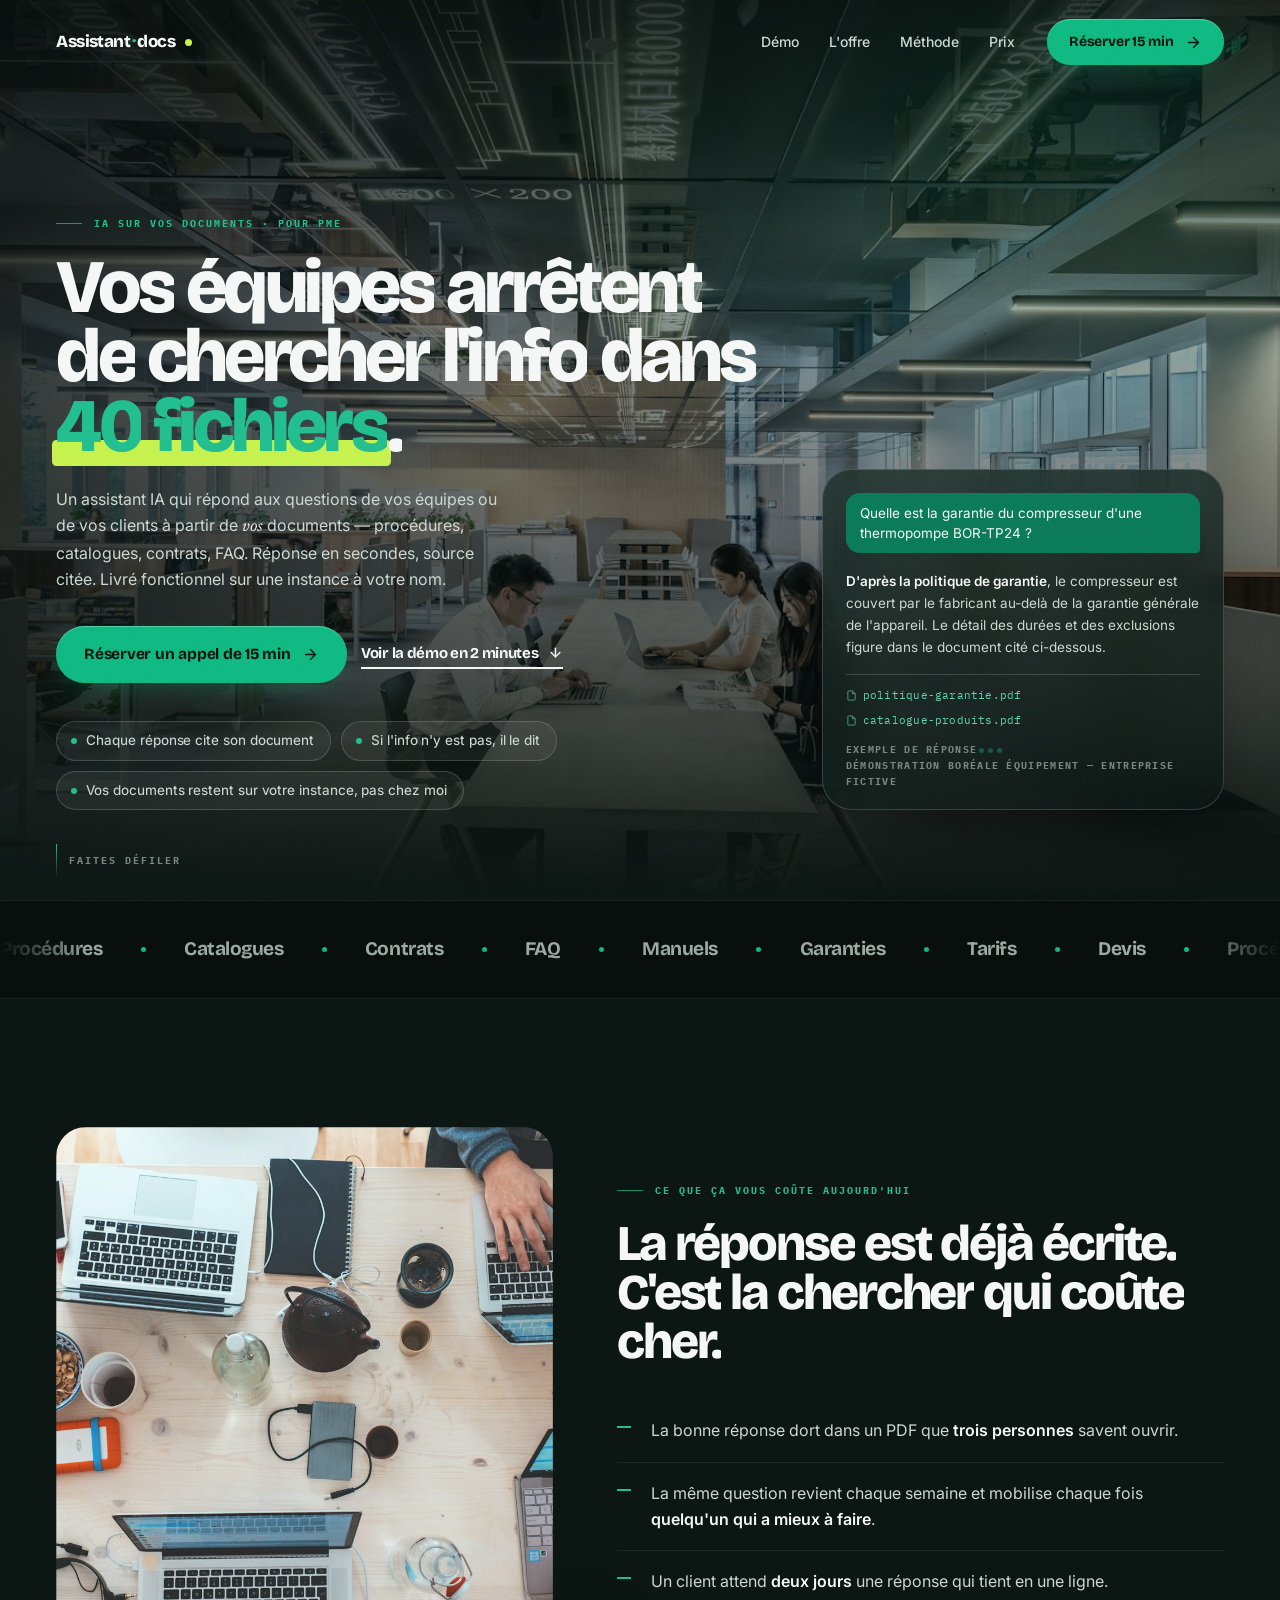
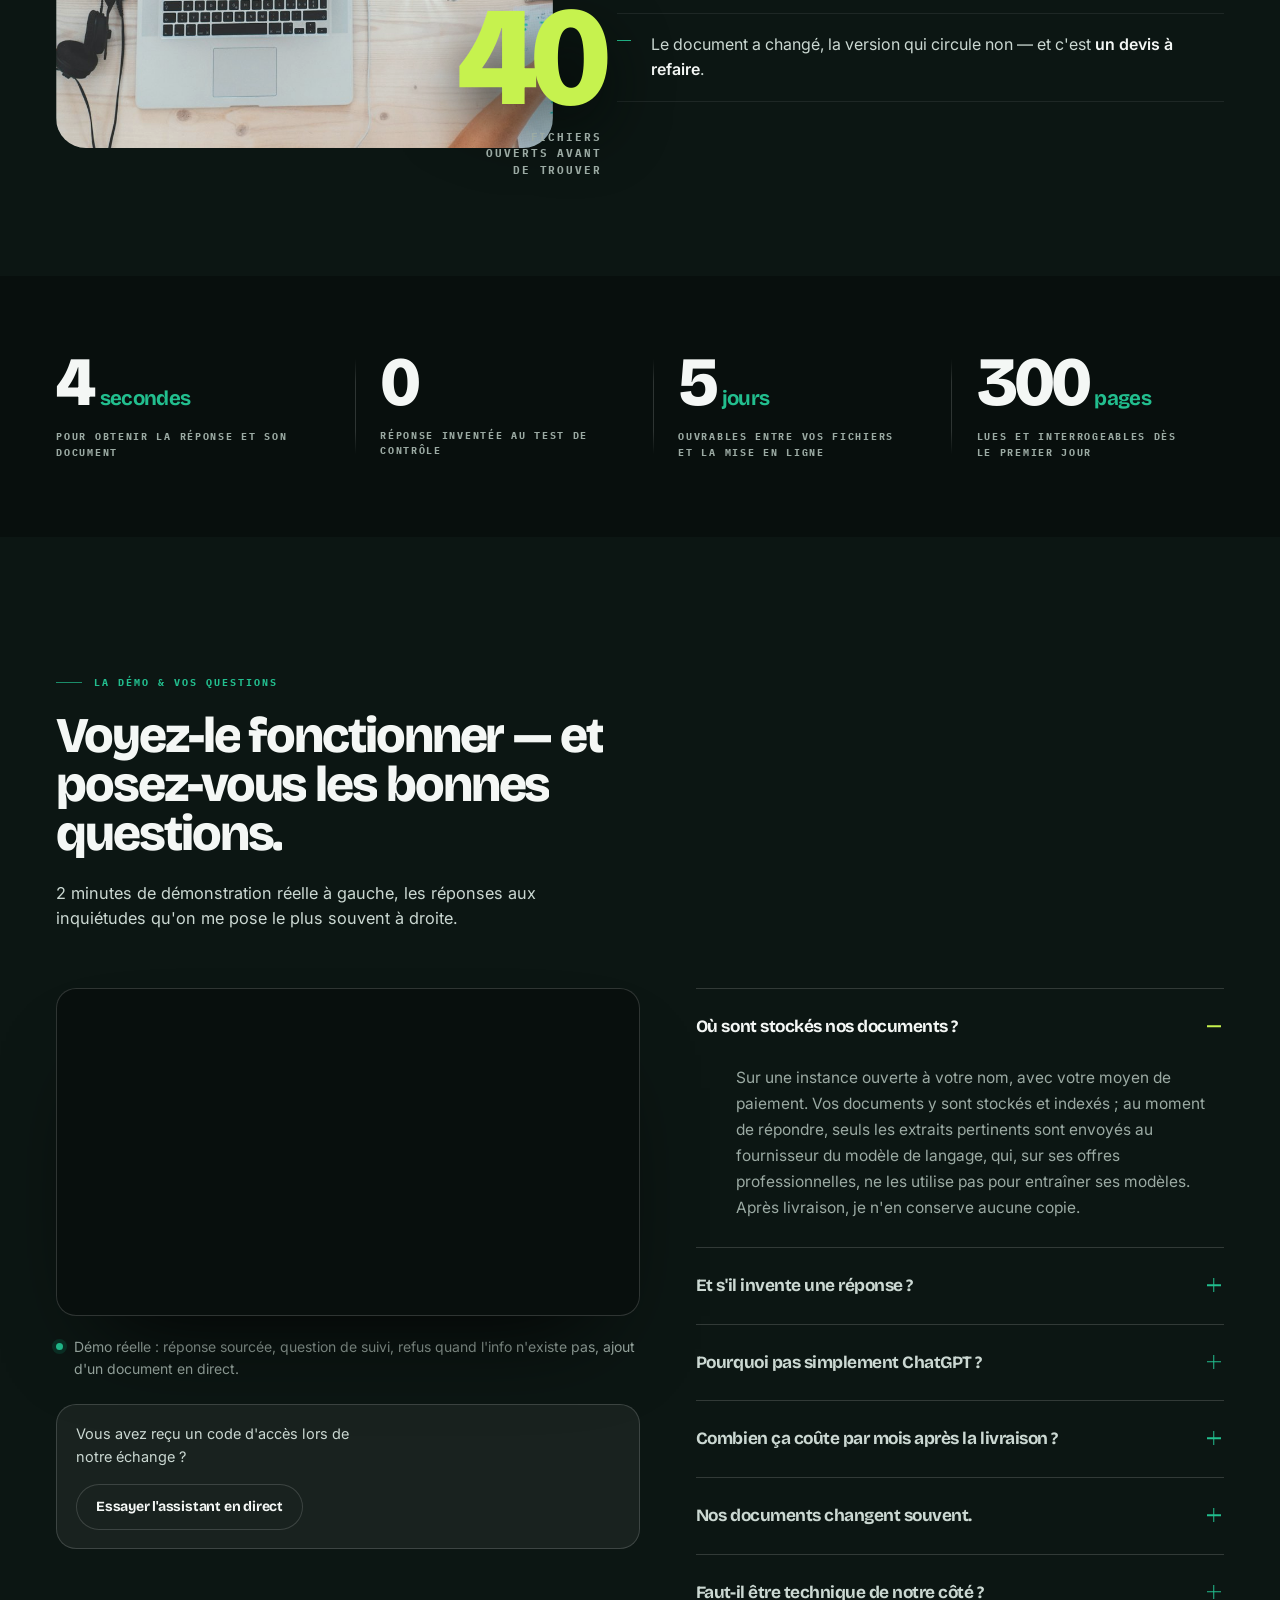
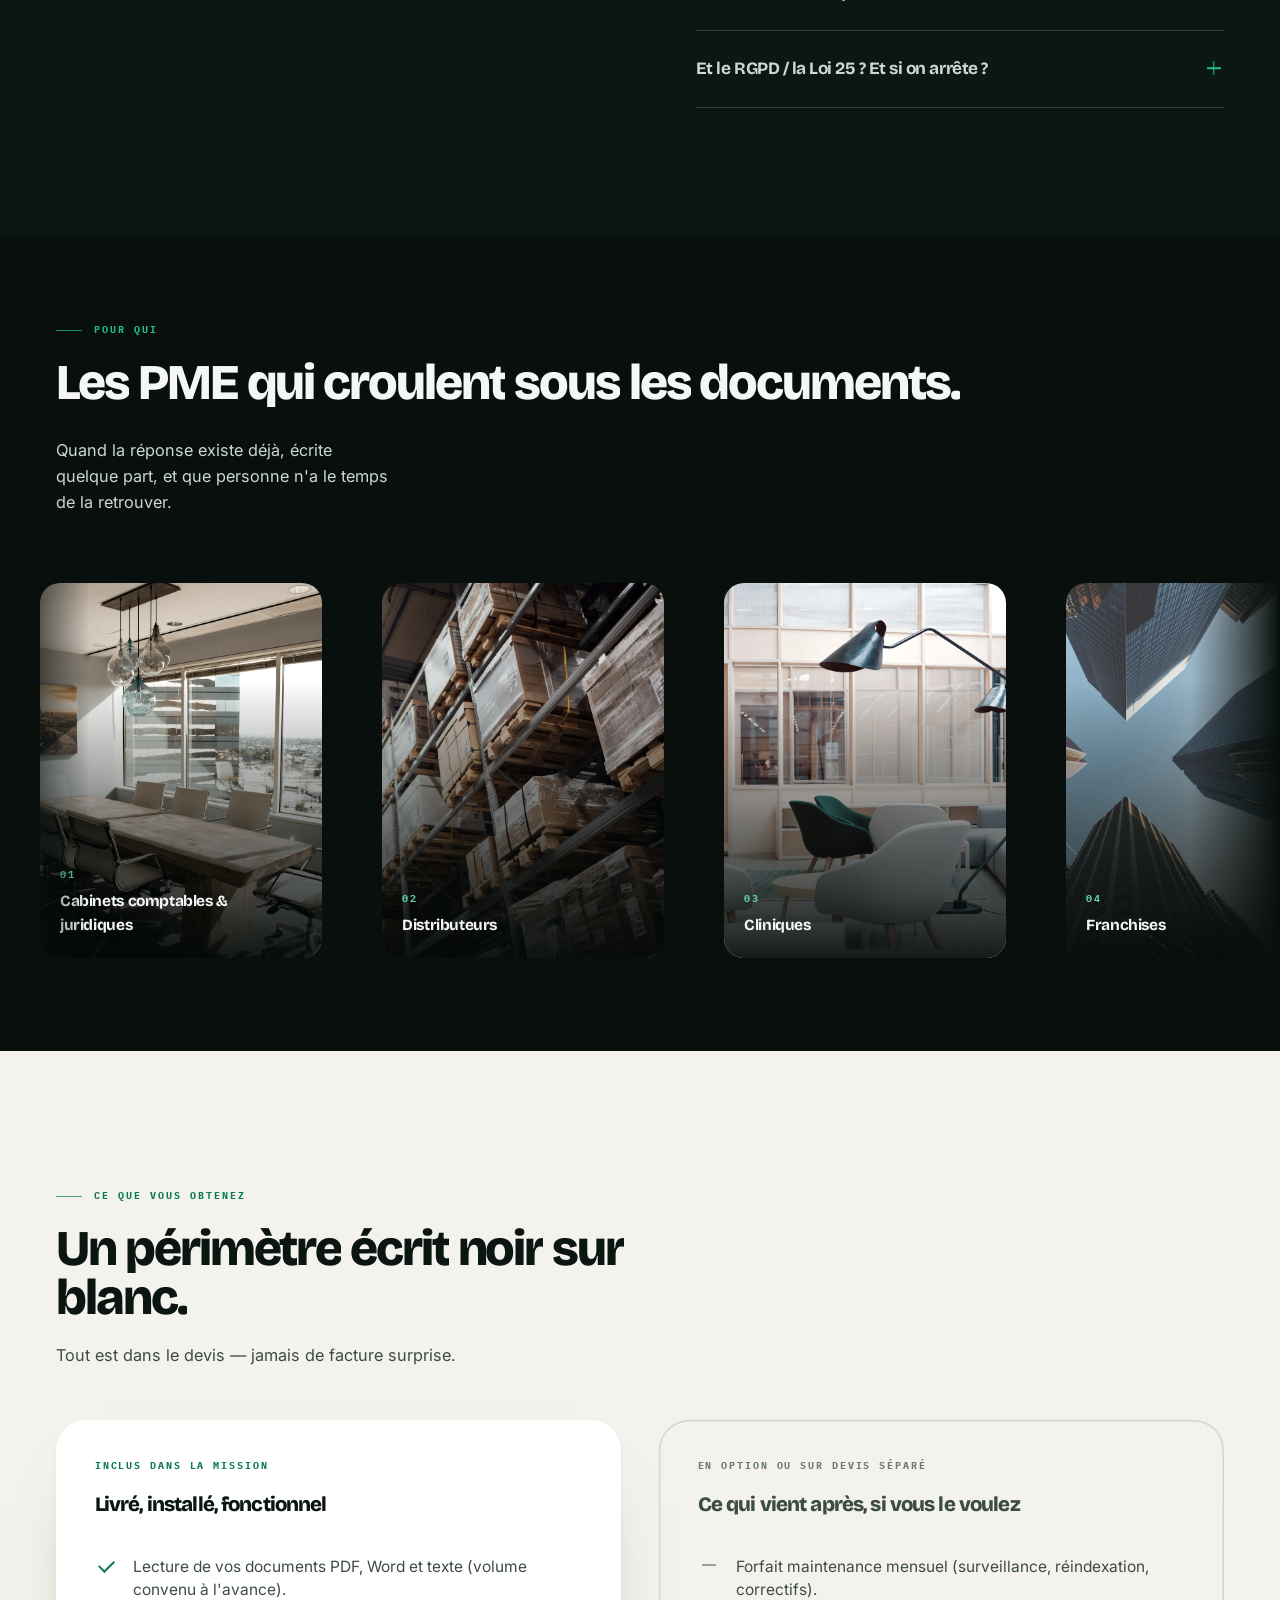
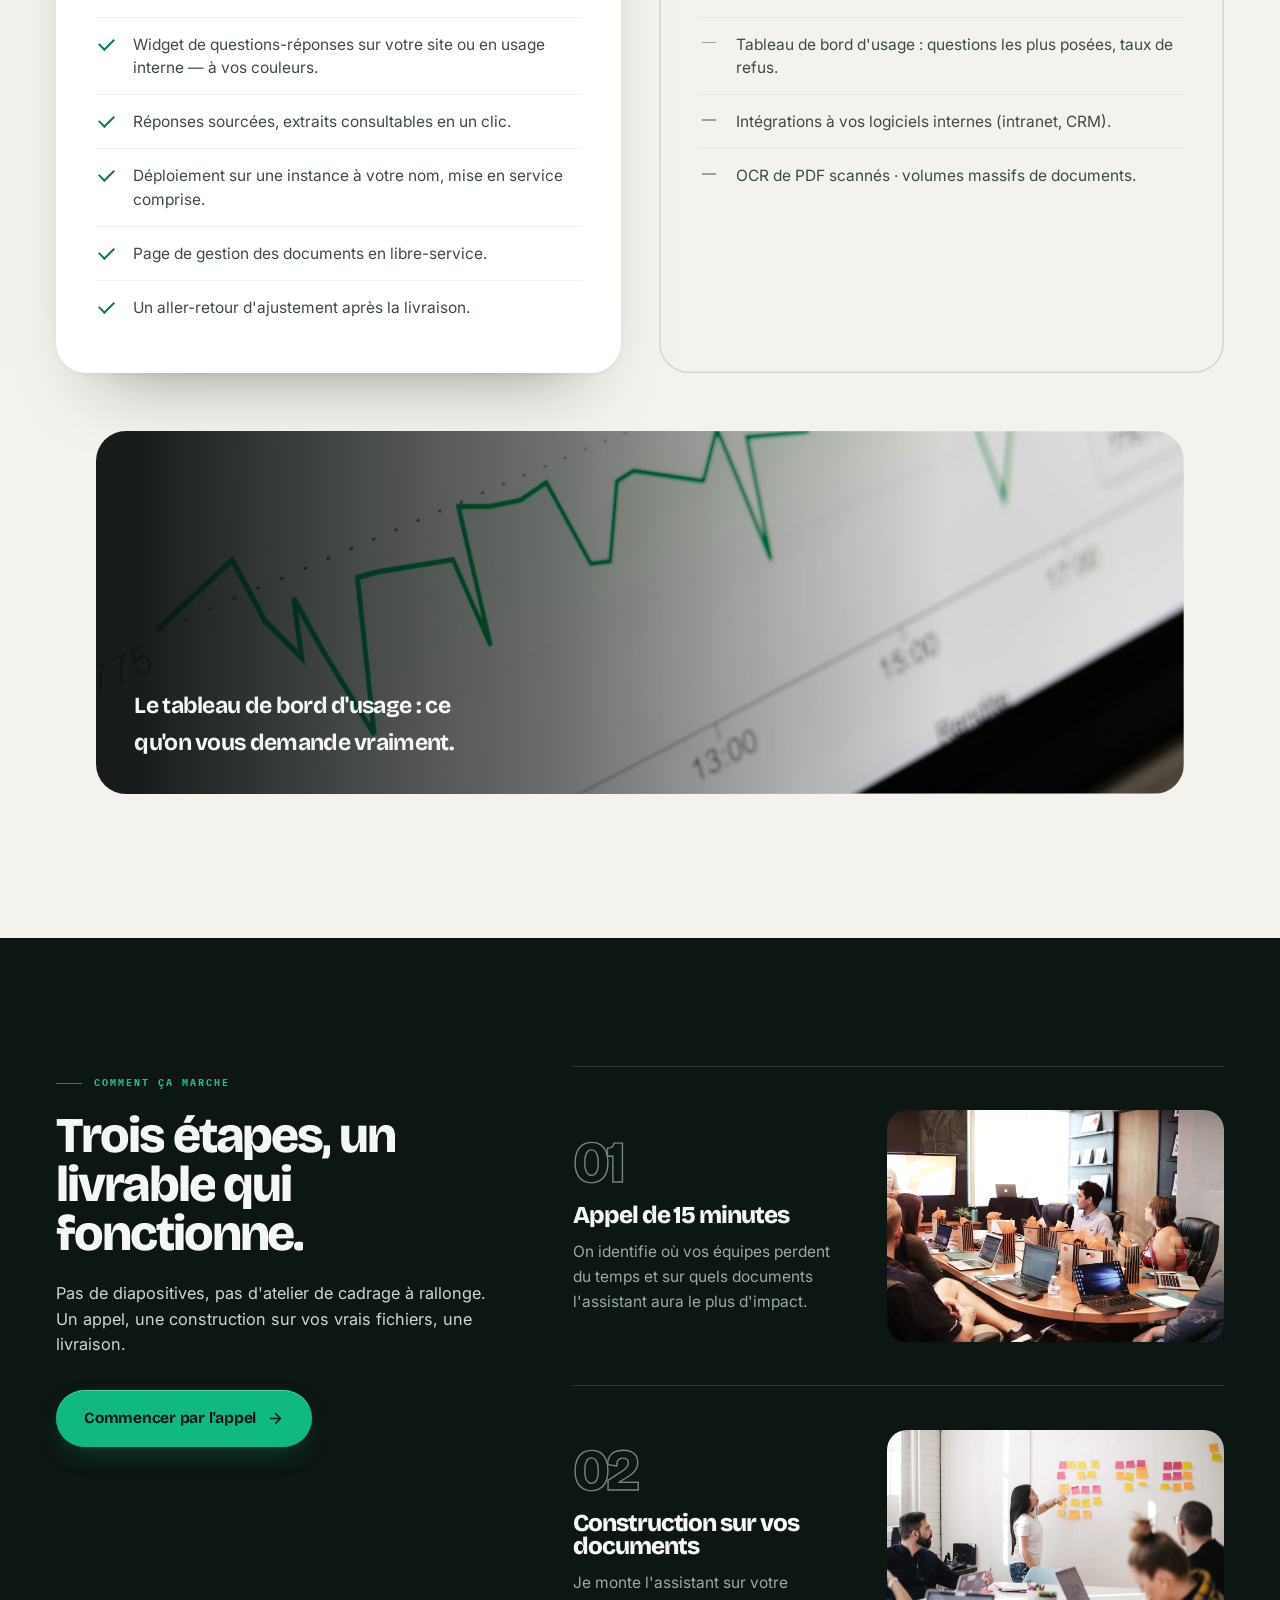
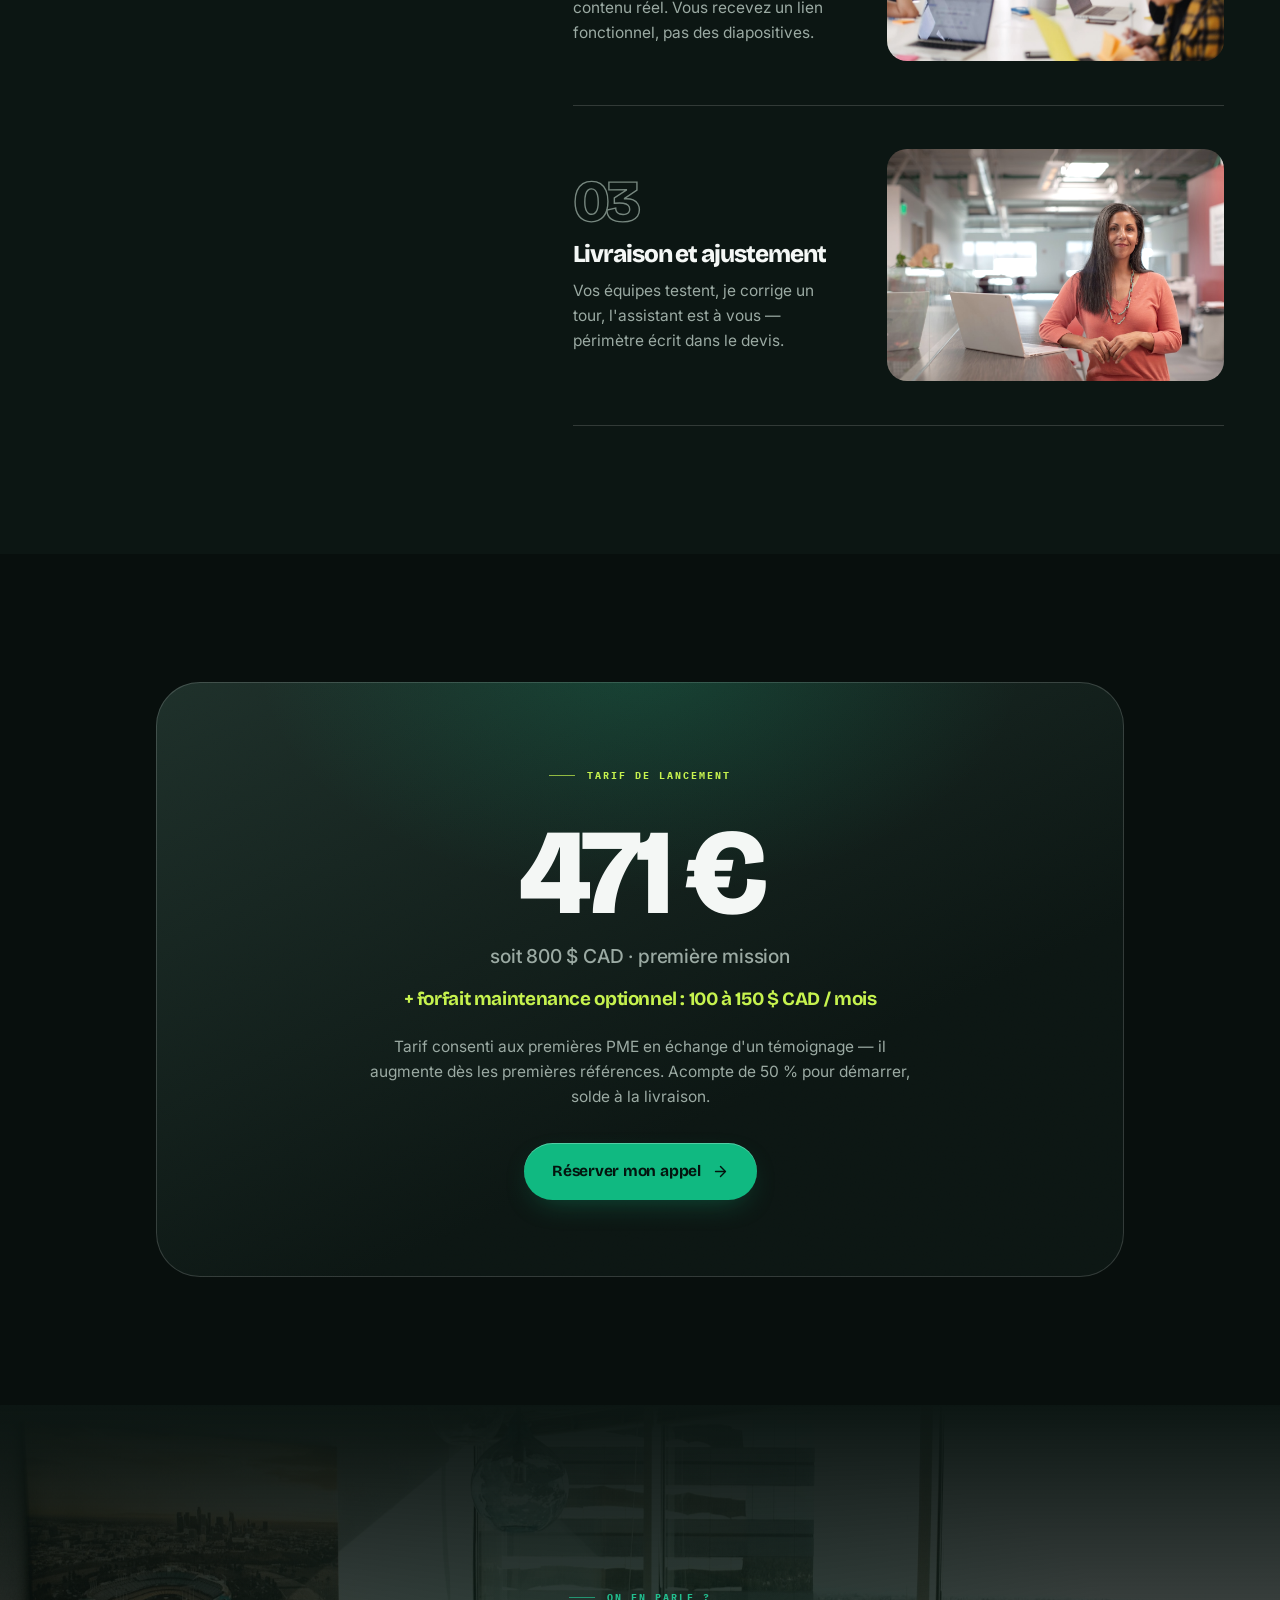
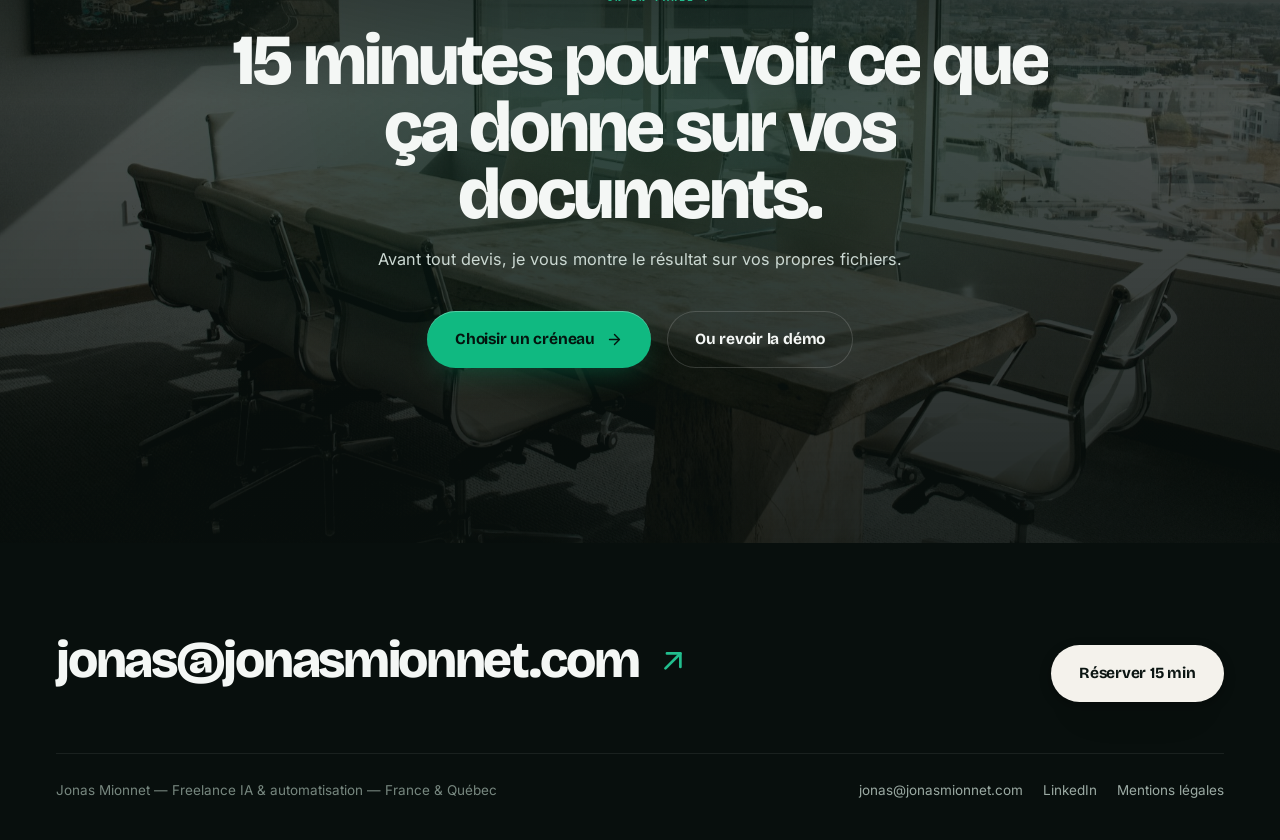
==== commit 533460f4: "in" ====
--- a/marketing/index.html
+++ b/marketing/index.html
@@ -98,6 +98,10 @@
     font-size:1.08em;}
   .hero__cta{display:flex;gap:14px;flex-wrap:wrap;align-items:center;}
   .hero__pills{display:flex;flex-wrap:wrap;gap:10px;margin-top:38px;}
+  /* Ce sont des PHRASES, pas des étiquettes : capitales et monospace les
+     faisaient lire comme une fiche technique. */
+  .hero__pills .pill{font:450 13.5px/1.45 var(--ui);letter-spacing:-.005em;
+    text-transform:none;color:var(--on-ink-2);padding:10px 17px 10px 15px;}
   .hero__cue{position:absolute;left:var(--gut);bottom:22px;z-index:3;display:flex;
     align-items:center;gap:12px;font:var(--t-micro);letter-spacing:.2em;text-transform:uppercase;
     color:var(--on-ink-4);}
@@ -447,9 +451,9 @@
             <svg viewBox="0 0 24 24"><path d="M12 5v14"/><path d="m5 12 7 7 7-7"/></svg></a>
         </div>
         <div class="hero__pills" data-stagger="90" data-reveal="fade" data-delay="380">
-          <span class="pill">Réponses sourcées</span>
-          <span class="pill">N'invente jamais</span>
-          <span class="pill">Vos documents restent sur votre instance</span>
+          <span class="pill">Chaque réponse cite son document</span>
+          <span class="pill">Si l'info n'y est pas, il le dit</span>
+          <span class="pill">Vos documents restent sur votre instance, pas chez moi</span>
         </div>
       </div>
 
@@ -501,13 +505,15 @@
         </div>
       </div>
       <div>
-        <p class="eyebrow" data-reveal="fade">Le vrai coût</p>
-        <h2 class="h2" data-reveal="fade" data-split>L'information existe. Personne ne la retrouve.</h2>
+        <p class="eyebrow" data-reveal="fade">Ce que ça vous coûte aujourd'hui</p>
+        <h2 class="h2" data-reveal="fade" data-split>La réponse est déjà écrite. C'est la chercher qui coûte cher.</h2>
         <ul class="prob__list" data-stagger="90">
           <li>La bonne réponse dort dans un PDF que <b>trois personnes</b> savent ouvrir.</li>
-          <li>La même question revient <b>chaque semaine</b>, à la même personne.</li>
-          <li>Un client attend une réponse simple <b>pendant deux jours</b>.</li>
-          <li>Le document a changé, mais <b>la version qui circule</b>, non.</li>
+          <li>La même question revient chaque semaine et mobilise chaque fois
+            <b>quelqu'un qui a mieux à faire</b>.</li>
+          <li>Un client attend <b>deux jours</b> une réponse qui tient en une ligne.</li>
+          <li>Le document a changé, la version qui circule non — et c'est
+            <b>un devis à refaire</b>.</li>
         </ul>
       </div>
     </div>
@@ -519,20 +525,20 @@
   <div class="shell">
     <div class="kpis">
       <div class="kpi" data-reveal="up">
-        <div class="kpi__v"><span class="num" data-count="15">15</span><span class="kpi__u">min</span></div>
-        <span class="num-lbl">l'appel qui lance tout</span>
+        <div class="kpi__v"><span class="num" data-count="4">4</span><span class="kpi__u">secondes</span></div>
+        <span class="num-lbl">pour obtenir la réponse et son document</span>
       </div>
       <div class="kpi" data-reveal="up" data-delay="90">
-        <div class="kpi__v"><span class="num" data-count="2">2</span><span class="kpi__u">min</span></div>
-        <span class="num-lbl">de démonstration réelle</span>
+        <div class="kpi__v"><span class="num" data-count="0">0</span></div>
+        <span class="num-lbl">réponse inventée au test de contrôle</span>
       </div>
       <div class="kpi" data-reveal="up" data-delay="180">
-        <div class="kpi__v"><span class="num" data-count="0.005" data-dec="3">0,005</span><span class="kpi__u">$</span></div>
-        <span class="num-lbl">environ, par question posée</span>
+        <div class="kpi__v"><span class="num" data-count="5">5</span><span class="kpi__u">jours</span></div>
+        <span class="num-lbl">ouvrables entre vos fichiers et la mise en ligne</span>
       </div>
       <div class="kpi" data-reveal="up" data-delay="270">
-        <div class="kpi__v"><span class="num" data-count="25">25</span><span class="kpi__u">$ / mois</span></div>
-        <span class="num-lbl">au maximum, hébergement compris</span>
+        <div class="kpi__v"><span class="num" data-count="300">300</span><span class="kpi__u">pages</span></div>
+        <span class="num-lbl">lues et interrogeables dès le premier jour</span>
       </div>
     </div>
   </div>
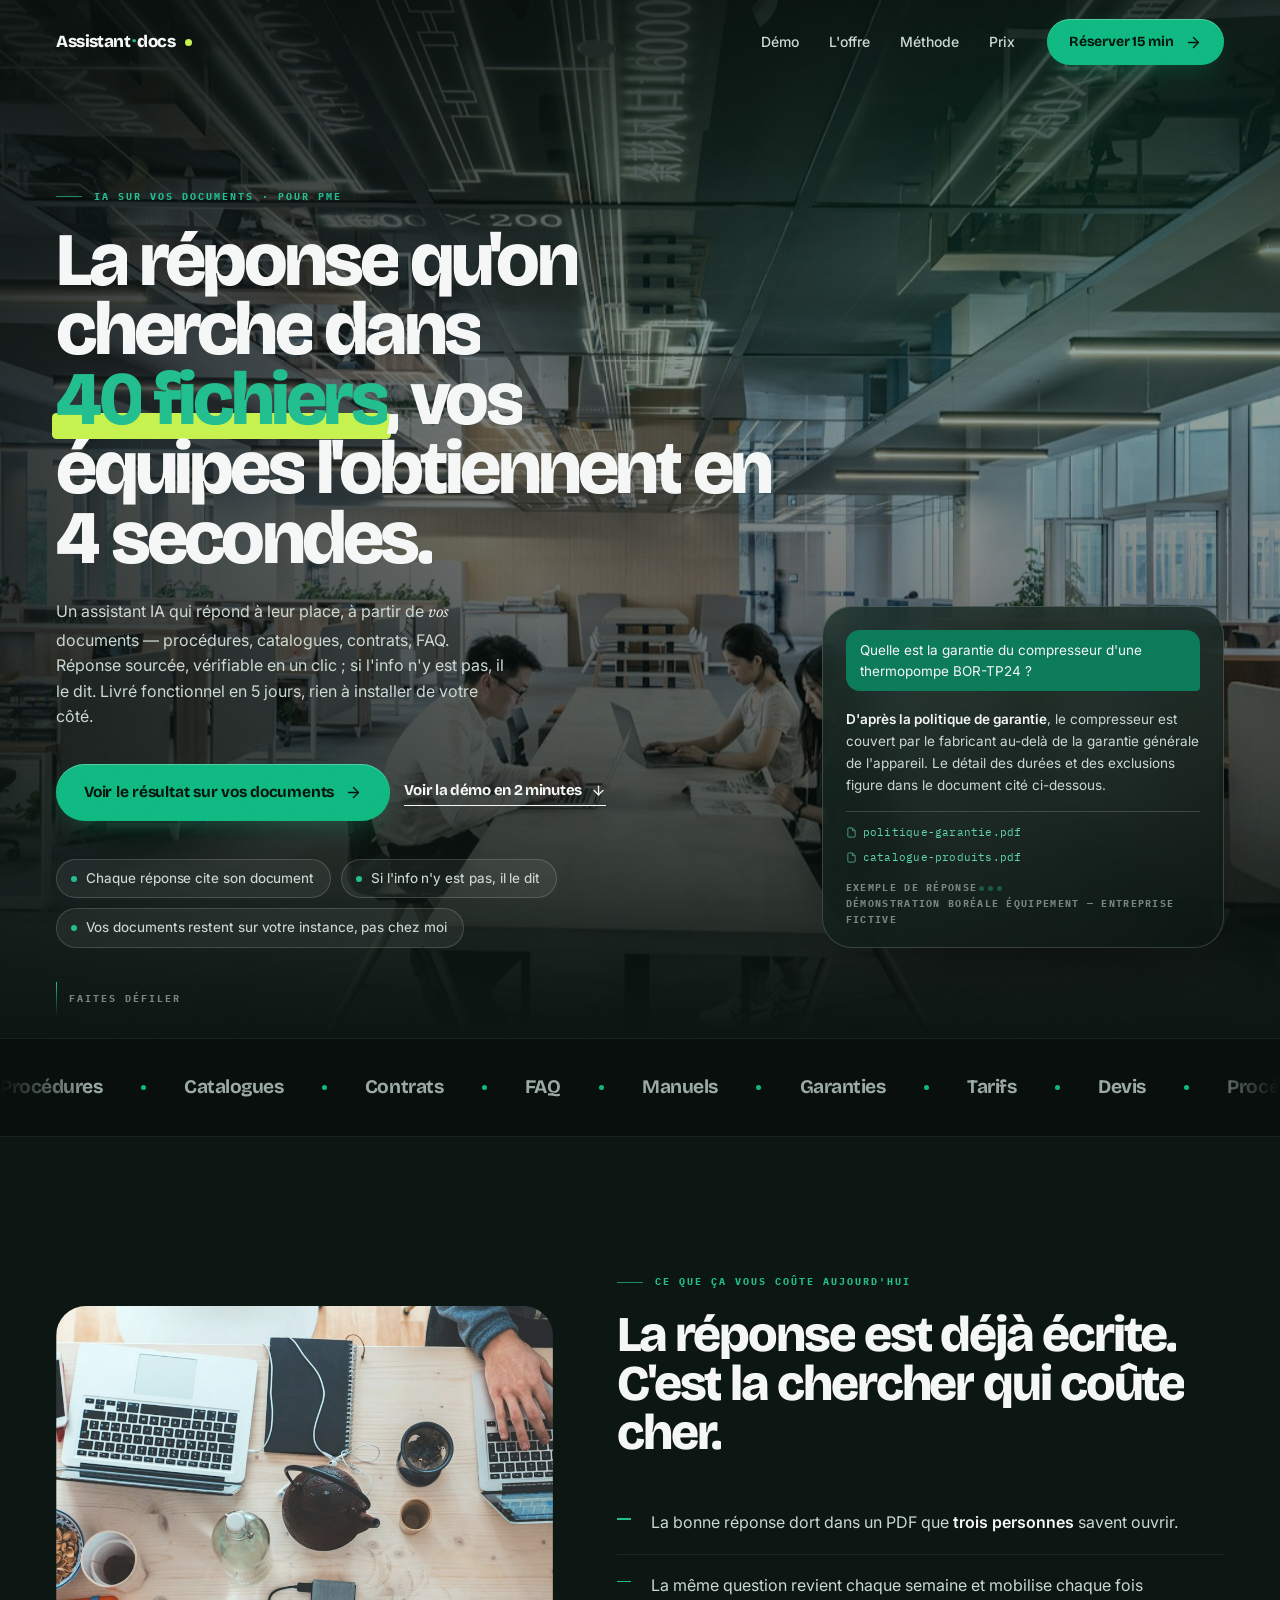
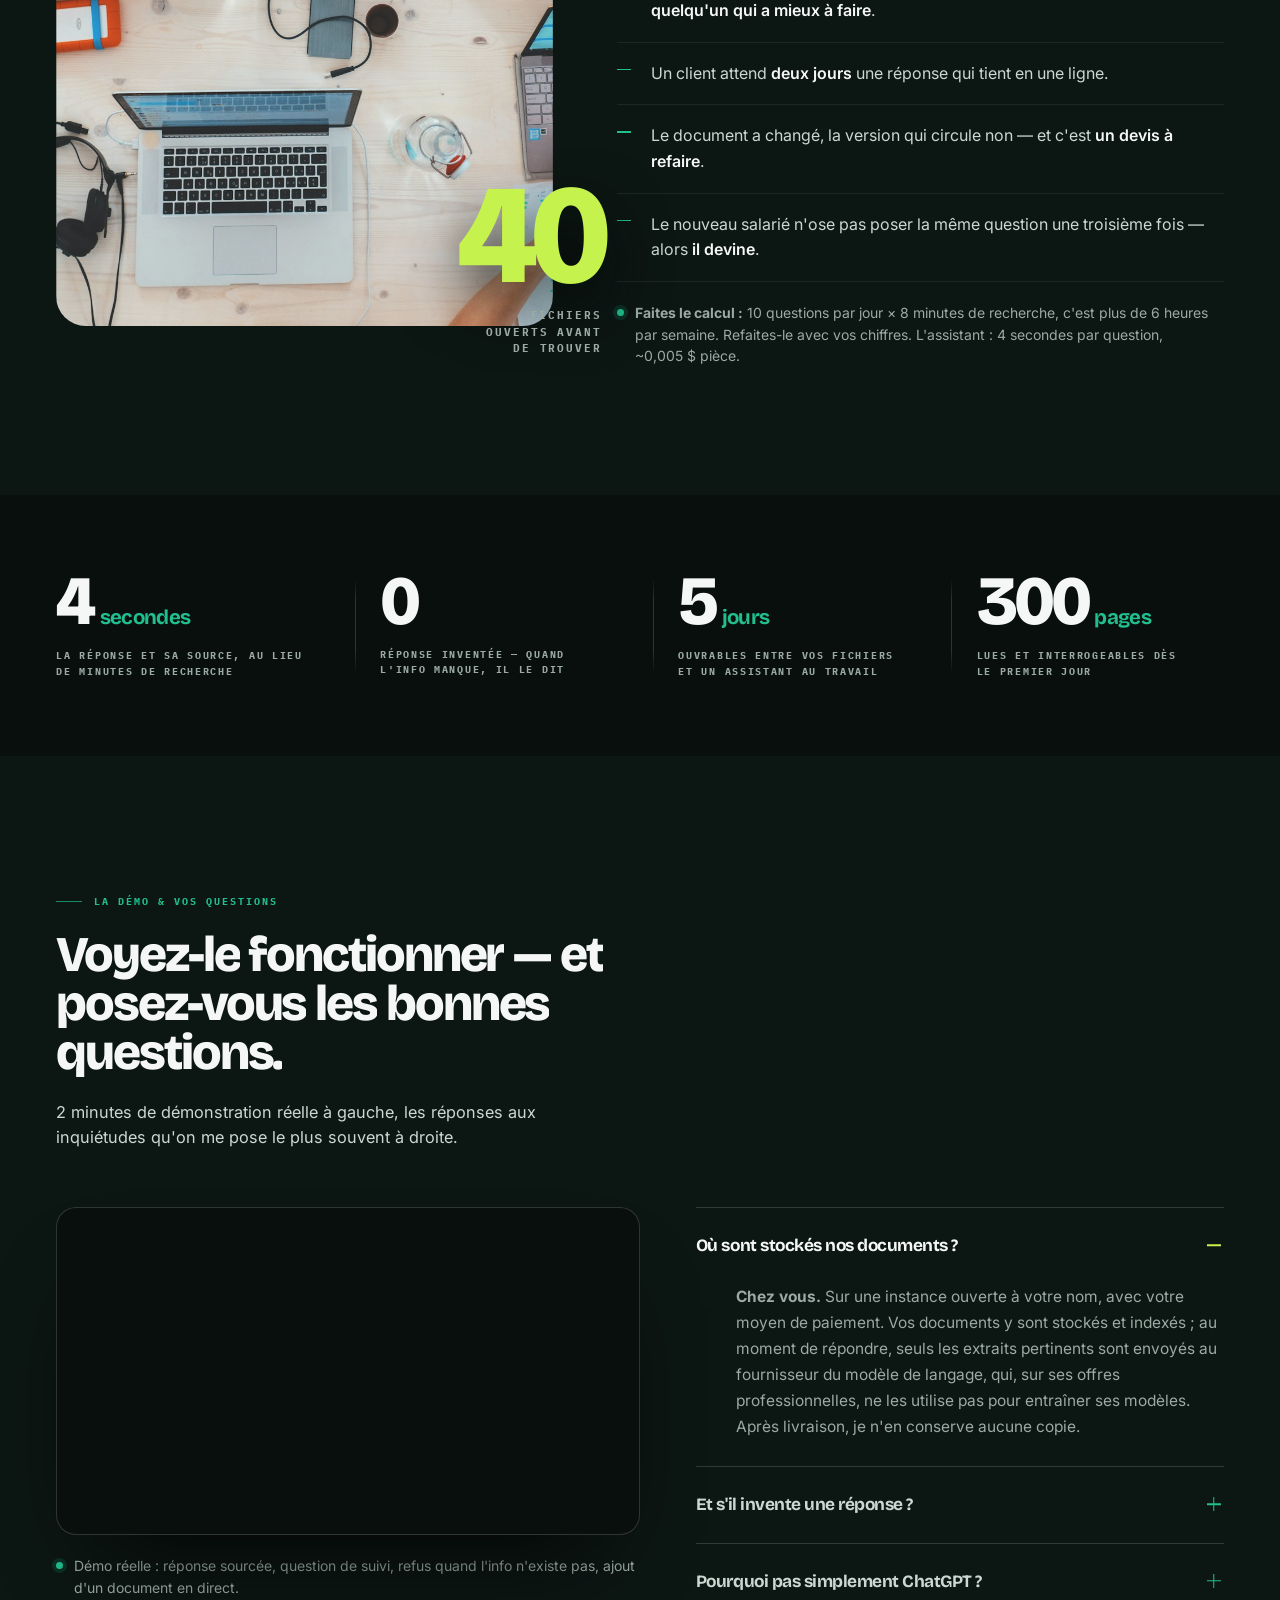
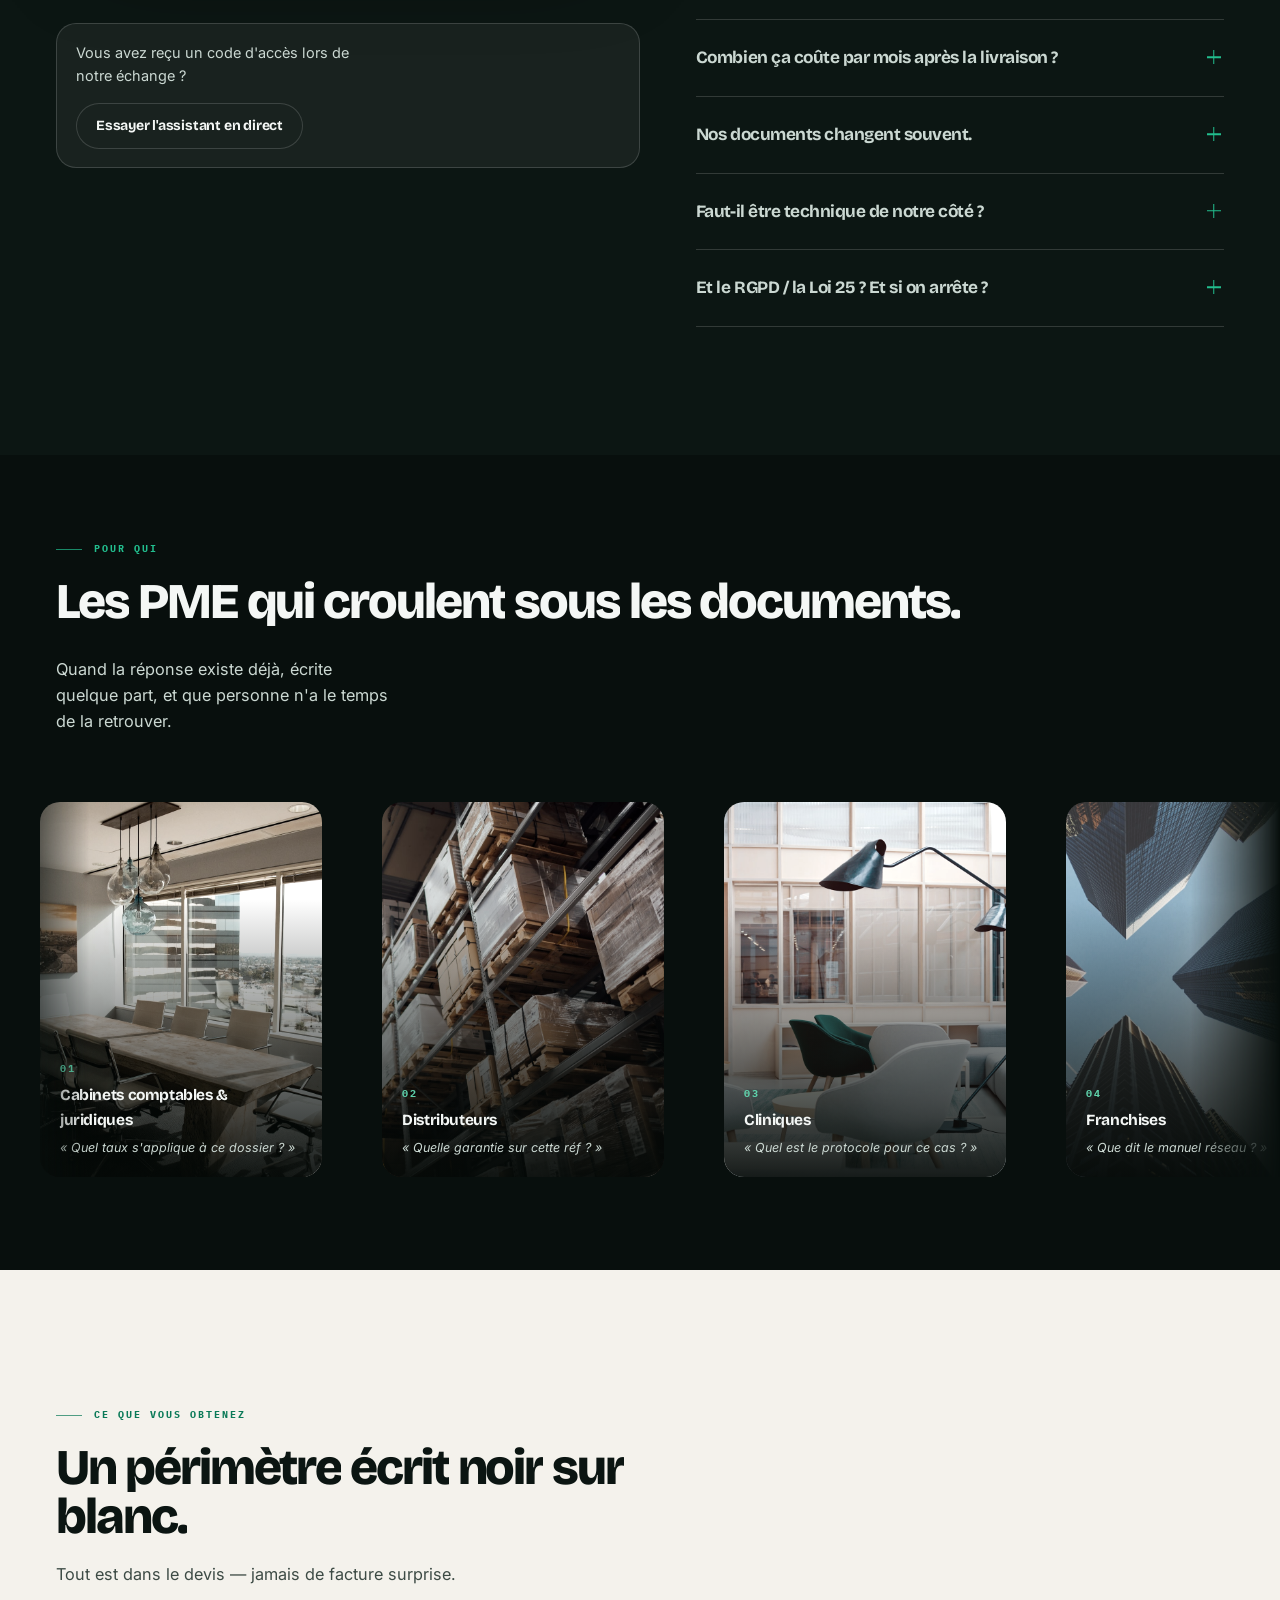
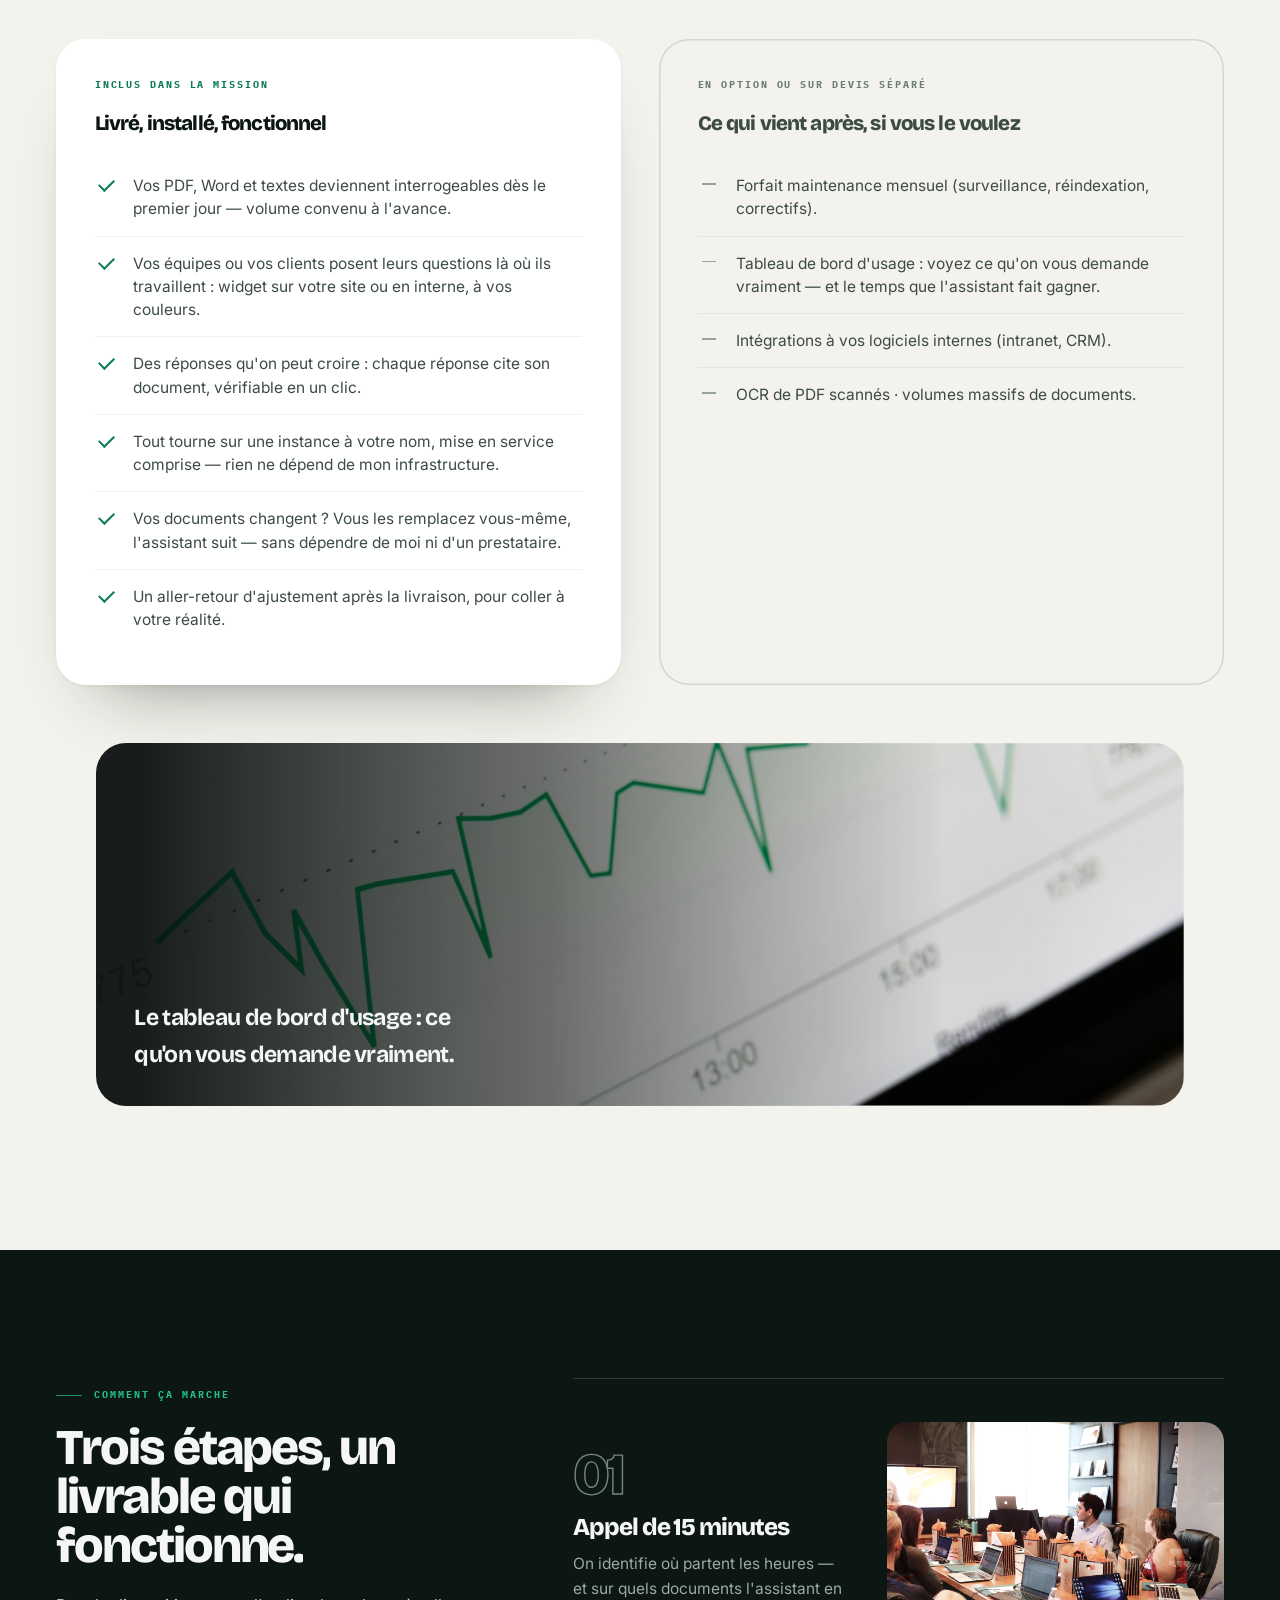
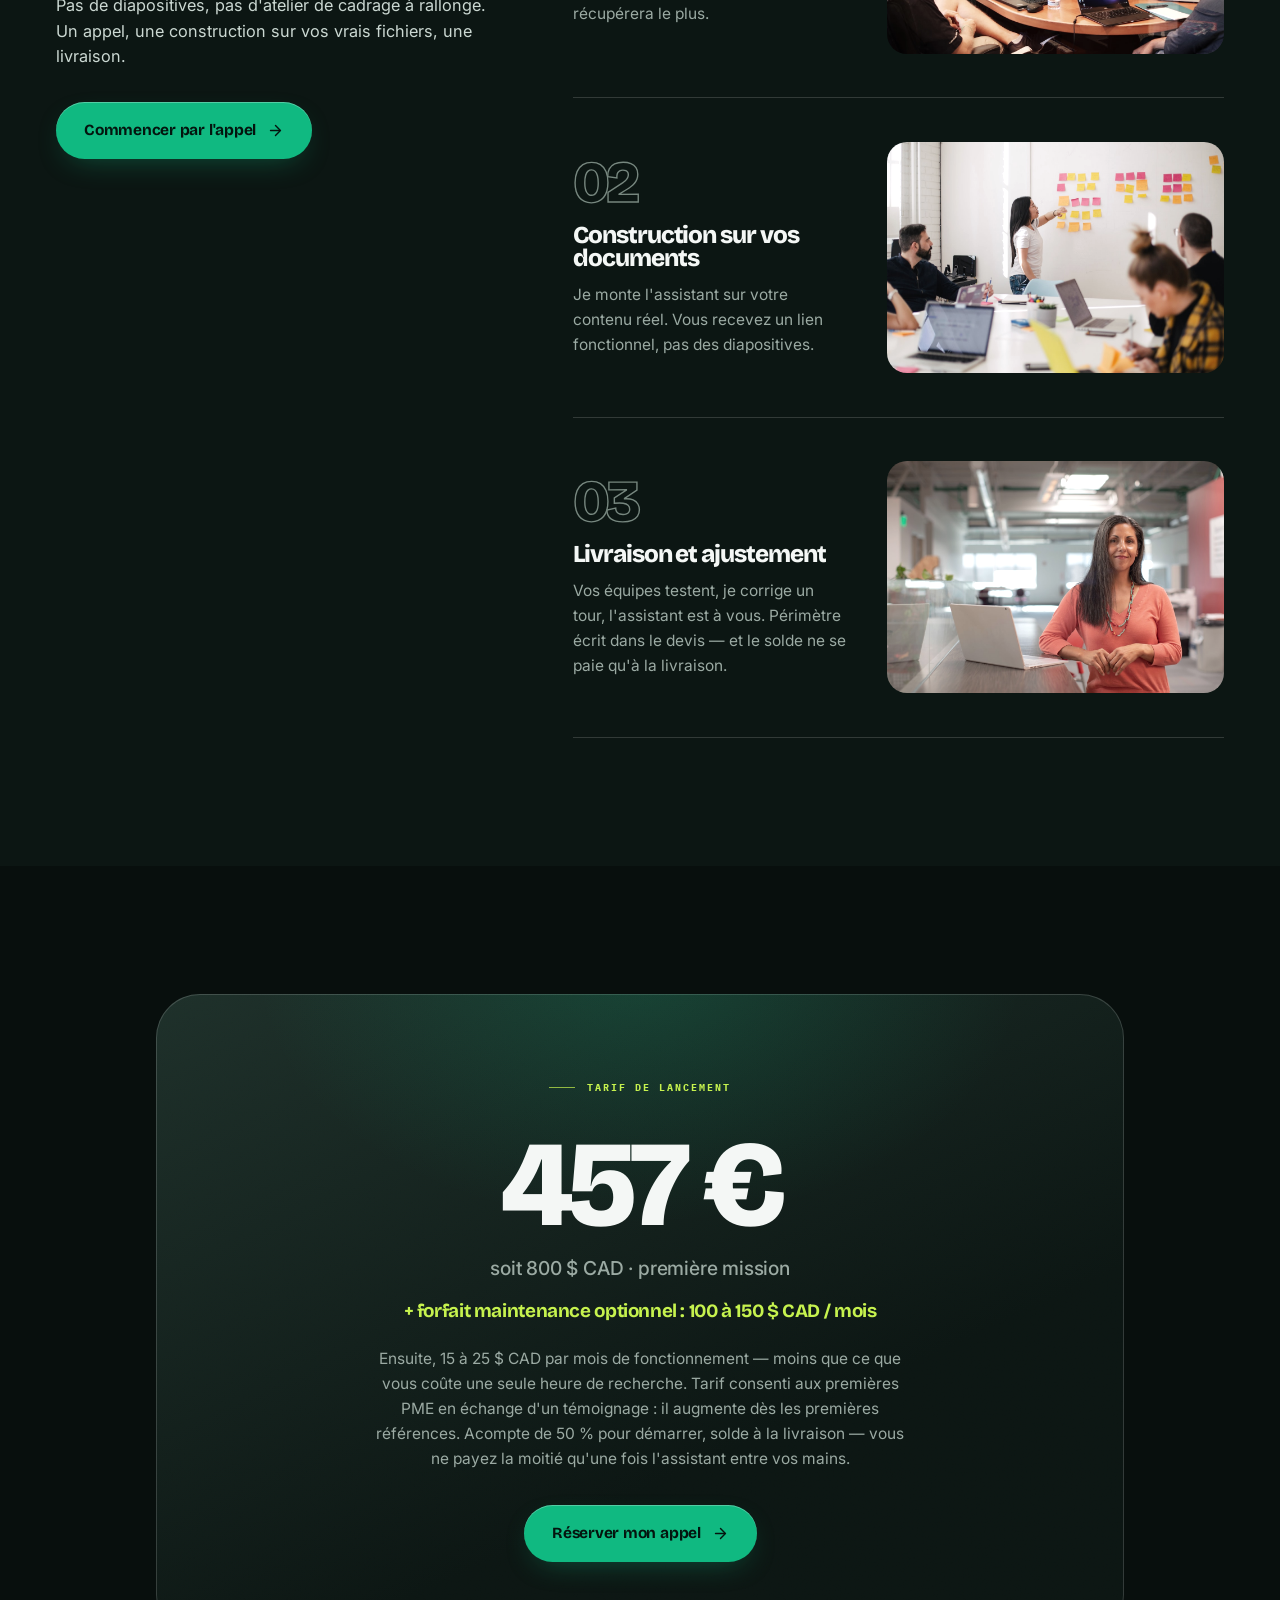
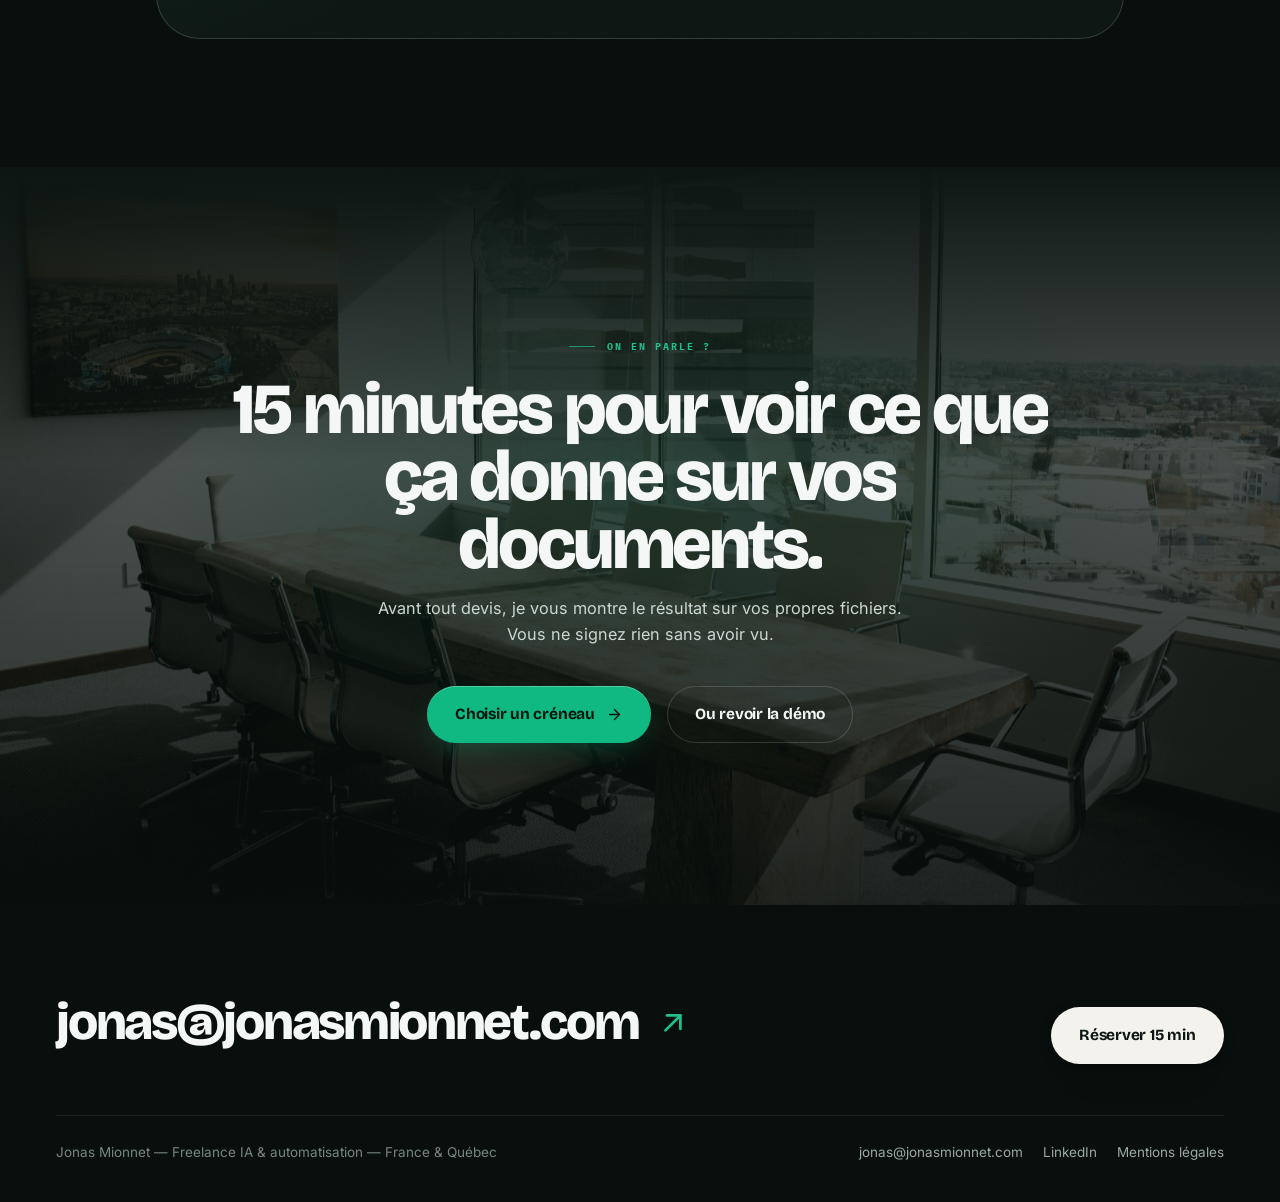
==== commit e0d0ceea: "demo imo, revu des prix" ====
--- a/marketing/index.html
+++ b/marketing/index.html
@@ -3,12 +3,12 @@
 <head>
 <meta charset="UTF-8">
 <meta name="viewport" content="width=device-width, initial-scale=1.0">
-<meta name="description" content="Un assistant IA qui répond aux questions de vos équipes et de vos clients à partir de vos propres documents — réponse en secondes, source citée. Pour PME.">
-<meta property="og:title" content="Assistant IA sur vos documents — pour PME">
-<meta property="og:description" content="Vos équipes arrêtent de chercher l'info dans 40 fichiers. Réponse en secondes, source citée. Démo en 2 minutes.">
+<meta name="description" content="Vos équipes perdent des heures à chercher dans les PDF. Un assistant IA répond à leur place, à partir de vos documents : 4 secondes, source citée, 0 invention. Livré en 5 jours.">
+<meta property="og:title" content="Assistant IA sur vos documents — la réponse en 4 secondes, source citée">
+<meta property="og:description" content="Vos équipes perdent des heures à chercher dans les PDF. Réponse en 4 secondes, source citée, 0 invention. Démo en 2 minutes.">
 <meta property="og:type" content="website">
 <meta name="theme-color" content="#070D0B">
-<title>Assistant IA sur vos documents — pour PME</title>
+<title>Assistant IA sur vos documents — la réponse en 4 secondes, source citée</title>
 <link rel="preconnect" href="https://fonts.googleapis.com">
 <link rel="preconnect" href="https://fonts.gstatic.com" crossorigin>
 <link href="https://fonts.googleapis.com/css2?family=Bricolage+Grotesque:opsz,wght@12..96,500;12..96,600;12..96,700;12..96,800&family=IBM+Plex+Mono:wght@400;500;600;700&family=Inter:wght@400;450;500;600;700&family=Newsreader:ital,opsz,wght@0,6..72,400;0,6..72,500;1,6..72,400;1,6..72,500&display=swap" rel="stylesheet">
@@ -438,14 +438,15 @@
     <div class="hero__grid">
       <div>
         <p class="eyebrow" data-reveal="fade">IA sur vos documents · pour PME</p>
-        <h1 data-reveal="fade" data-split>Vos équipes arrêtent de chercher l'info dans <span class="mark sig">40 fichiers</span>.</h1>
+        <h1 data-reveal="fade" data-split>La réponse qu'on cherche dans <span class="mark sig">40 fichiers</span>, vos équipes l'obtiennent en 4 secondes.</h1>
         <p class="hero__lead" data-reveal="up" data-delay="180">
-          Un assistant IA qui répond aux questions de vos équipes ou de vos clients à partir de
-          <em>vos</em> documents — procédures, catalogues, contrats, FAQ. Réponse en secondes,
-          source citée. Livré fonctionnel sur une instance à votre nom.
+          Un assistant IA qui répond à leur place, à partir de
+          <em>vos</em> documents — procédures, catalogues, contrats, FAQ. Réponse sourcée,
+          vérifiable en un clic ; si l'info n'y est pas, il le dit. Livré fonctionnel en 5 jours,
+          rien à installer de votre côté.
         </p>
         <div class="hero__cta" data-reveal="up" data-delay="280">
-          <a class="btn btn--sig" href="#reserver" data-magnetic="0.25"><span>Réserver un appel de 15 min</span>
+          <a class="btn btn--sig" href="#reserver" data-magnetic="0.25"><span>Voir le résultat sur vos documents</span>
             <svg viewBox="0 0 24 24"><path d="M5 12h13"/><path d="m12 5 7 7-7 7"/></svg></a>
           <a class="link" href="#demo">Voir la démo en 2 minutes
             <svg viewBox="0 0 24 24"><path d="M12 5v14"/><path d="m5 12 7 7 7-7"/></svg></a>
@@ -514,7 +515,12 @@
           <li>Un client attend <b>deux jours</b> une réponse qui tient en une ligne.</li>
           <li>Le document a changé, la version qui circule non — et c'est
             <b>un devis à refaire</b>.</li>
+          <li>Le nouveau salarié n'ose pas poser la même question une troisième fois — alors
+            <b>il devine</b>.</li>
         </ul>
+        <p class="cap" data-reveal="up" data-delay="160"><span><b>Faites le calcul :</b> 10 questions par jour
+          × 8 minutes de recherche, c'est plus de 6 heures par semaine. Refaites-le avec vos chiffres.
+          L'assistant : 4 secondes par question, ~0,005&nbsp;$ pièce.</span></p>
       </div>
     </div>
   </div>
@@ -526,15 +532,15 @@
     <div class="kpis">
       <div class="kpi" data-reveal="up">
         <div class="kpi__v"><span class="num" data-count="4">4</span><span class="kpi__u">secondes</span></div>
-        <span class="num-lbl">pour obtenir la réponse et son document</span>
+        <span class="num-lbl">la réponse et sa source, au lieu de minutes de recherche</span>
       </div>
       <div class="kpi" data-reveal="up" data-delay="90">
         <div class="kpi__v"><span class="num" data-count="0">0</span></div>
-        <span class="num-lbl">réponse inventée au test de contrôle</span>
+        <span class="num-lbl">réponse inventée — quand l'info manque, il le dit</span>
       </div>
       <div class="kpi" data-reveal="up" data-delay="180">
         <div class="kpi__v"><span class="num" data-count="5">5</span><span class="kpi__u">jours</span></div>
-        <span class="num-lbl">ouvrables entre vos fichiers et la mise en ligne</span>
+        <span class="num-lbl">ouvrables entre vos fichiers et un assistant au travail</span>
       </div>
       <div class="kpi" data-reveal="up" data-delay="270">
         <div class="kpi__v"><span class="num" data-count="300">300</span><span class="kpi__u">pages</span></div>
@@ -579,31 +585,31 @@
       <div class="faq" data-stagger="60">
         <details open>
           <summary><span>Où sont stockés nos documents ?</span><i class="faq__sign"></i></summary>
-          <div class="faq__body">Sur une instance ouverte à votre nom, avec votre moyen de paiement. Vos documents y sont stockés et indexés ; au moment de répondre, seuls les extraits pertinents sont envoyés au fournisseur du modèle de langage, qui, sur ses offres professionnelles, ne les utilise pas pour entraîner ses modèles. Après livraison, je n'en conserve aucune copie.</div>
+          <div class="faq__body"><b>Chez vous.</b> Sur une instance ouverte à votre nom, avec votre moyen de paiement. Vos documents y sont stockés et indexés ; au moment de répondre, seuls les extraits pertinents sont envoyés au fournisseur du modèle de langage, qui, sur ses offres professionnelles, ne les utilise pas pour entraîner ses modèles. Après livraison, je n'en conserve aucune copie.</div>
         </details>
         <details>
           <summary><span>Et s'il invente une réponse ?</span><i class="faq__sign"></i></summary>
-          <div class="faq__body">Il est cadré pour répondre uniquement à partir de vos documents et chaque réponse cite son document d'origine, extraits consultables en un clic. Quand l'information n'y figure pas, il le dit plutôt que de deviner. Avant livraison, je passe un jeu de questions de contrôle sur vos propres documents et je vous remets le résultat chiffré.</div>
+          <div class="faq__body"><b>Il ne peut pas broder.</b> Il répond uniquement à partir de vos documents et chaque réponse cite son document d'origine, extraits consultables en un clic. Quand l'information n'y figure pas, il le dit plutôt que de deviner. Avant livraison, je passe un jeu de questions de contrôle sur vos propres documents et je vous remets le résultat chiffré.</div>
         </details>
         <details>
           <summary><span>Pourquoi pas simplement ChatGPT ?</span><i class="faq__sign"></i></summary>
-          <div class="faq__body">ChatGPT répond à partir du web, et il faut lui redonner vos fichiers à chaque conversation. Ici, l'assistant connaît vos documents en permanence, cite ses sources, refuse de répondre quand l'info n'y est pas — et vos équipes ne téléversent rien nulle part.</div>
+          <div class="faq__body"><b>Ici, vos documents sont connus en permanence.</b> ChatGPT répond à partir du web, et il faut lui redonner vos fichiers à chaque conversation. L'assistant, lui, cite ses sources, refuse de répondre quand l'info n'y est pas — et vos équipes ne téléversent rien nulle part.</div>
         </details>
         <details>
           <summary><span>Combien ça coûte par mois après la livraison ?</span><i class="faq__sign"></i></summary>
-          <div class="faq__body">Deux abonnements, à votre nom et sous votre contrôle : l'hébergement (~10 à 20 $ CAD/mois) et l'usage du modèle (~2 à 7 $ CAD/mois pour ~500 questions, soit ~0,005 $ la question). Total : environ 15 à 25 $ CAD par mois, plafonnable. L'indexation ne coûte rien.</div>
+          <div class="faq__body"><b>Environ 15 à 25 $ CAD par mois, plafonnable.</b> Deux abonnements, à votre nom et sous votre contrôle : l'hébergement (~10 à 20 $ CAD/mois) et l'usage du modèle (~2 à 7 $ CAD/mois pour ~500 questions, soit ~0,005 $ la question). L'indexation ne coûte rien — moins que ce que vous coûte une seule heure de recherche.</div>
         </details>
         <details>
           <summary><span>Nos documents changent souvent.</span><i class="faq__sign"></i></summary>
-          <div class="faq__body">Vous ajoutez, remplacez ou retirez vos fichiers vous-même depuis une page de gestion protégée — l'assistant se met à jour automatiquement, aucune commande technique. Et si vous préférez déléguer, c'est inclus dans le forfait maintenance.</div>
+          <div class="faq__body"><b>L'assistant suit, tout seul.</b> Vous ajoutez, remplacez ou retirez vos fichiers vous-même depuis une page de gestion protégée — mise à jour automatique, aucune commande technique. Et si vous préférez déléguer, c'est inclus dans le forfait maintenance.</div>
         </details>
         <details>
           <summary><span>Faut-il être technique de notre côté ?</span><i class="faq__sign"></i></summary>
-          <div class="faq__body">Non. Vous fournissez vos documents (PDF, Word, texte — tableaux compris), je livre un lien fonctionnel. Vos équipes posent leurs questions en langage normal.</div>
+          <div class="faq__body"><b>Non — rien à installer, rien à apprendre.</b> Vous fournissez vos documents (PDF, Word, texte — tableaux compris), je livre un lien fonctionnel. Vos équipes posent leurs questions en langage normal.</div>
         </details>
         <details>
           <summary><span>Et le RGPD / la Loi 25 ? Et si on arrête ?</span><i class="faq__sign"></i></summary>
-          <div class="faq__body">Une annexe de sous-traitance est jointe au devis quand des documents sont concernés : finalité, durée, mesures de sécurité. Et si vous arrêtez : vous supprimez l'instance, tout disparaît avec — documents, index, historique. Rien ailleurs.</div>
+          <div class="faq__body"><b>C'est cadré par écrit.</b> Une annexe de sous-traitance est jointe au devis quand des documents sont concernés : finalité, durée, mesures de sécurité. Et si vous arrêtez : vous supprimez l'instance, tout disparaît avec — documents, index, historique. Rien ailleurs.</div>
         </details>
       </div>
     </div>
@@ -623,16 +629,16 @@
   </div>
   <div class="marquee" style="--dur:52s">
     <div class="marquee__track">
-      <figure class="sect-card"><img src="img/sector-cabinet.jpg" alt="Salle de réunion d'un cabinet" loading="lazy"><span class="scrim scrim--b"></span><figcaption><small>01</small>Cabinets comptables &amp; juridiques</figcaption></figure>
-      <figure class="sect-card"><img src="img/sector-distrib.jpg" alt="Entrepôt de distribution" loading="lazy"><span class="scrim scrim--b"></span><figcaption><small>02</small>Distributeurs</figcaption></figure>
-      <figure class="sect-card"><img src="img/sector-clinique.jpg" alt="Salle d'attente claire" loading="lazy"><span class="scrim scrim--b"></span><figcaption><small>03</small>Cliniques</figcaption></figure>
-      <figure class="sect-card"><img src="img/sector-franchise.jpg" alt="Immeubles vus depuis la rue" loading="lazy"><span class="scrim scrim--b"></span><figcaption><small>04</small>Franchises</figcaption></figure>
-      <figure class="sect-card"><img src="img/sector-ecom.jpg" alt="Bureau vu de haut avec ordinateurs" loading="lazy"><span class="scrim scrim--b"></span><figcaption><small>05</small>E-commerce</figcaption></figure>
-      <figure class="sect-card" aria-hidden="true"><img src="img/sector-cabinet.jpg" alt="" loading="lazy"><span class="scrim scrim--b"></span><figcaption><small>01</small>Cabinets comptables &amp; juridiques</figcaption></figure>
-      <figure class="sect-card" aria-hidden="true"><img src="img/sector-distrib.jpg" alt="" loading="lazy"><span class="scrim scrim--b"></span><figcaption><small>02</small>Distributeurs</figcaption></figure>
-      <figure class="sect-card" aria-hidden="true"><img src="img/sector-clinique.jpg" alt="" loading="lazy"><span class="scrim scrim--b"></span><figcaption><small>03</small>Cliniques</figcaption></figure>
-      <figure class="sect-card" aria-hidden="true"><img src="img/sector-franchise.jpg" alt="" loading="lazy"><span class="scrim scrim--b"></span><figcaption><small>04</small>Franchises</figcaption></figure>
-      <figure class="sect-card" aria-hidden="true"><img src="img/sector-ecom.jpg" alt="" loading="lazy"><span class="scrim scrim--b"></span><figcaption><small>05</small>E-commerce</figcaption></figure>
+      <figure class="sect-card"><img src="img/sector-cabinet.jpg" alt="Salle de réunion d'un cabinet" loading="lazy"><span class="scrim scrim--b"></span><figcaption><small>01</small>Cabinets comptables &amp; juridiques<span style="display:block;margin-top:6px;font:italic 400 12.5px/1.45 var(--ui);letter-spacing:0;text-transform:none;color:var(--on-ink-2);">« Quel taux s'applique à ce dossier ? »</span></figcaption></figure>
+      <figure class="sect-card"><img src="img/sector-distrib.jpg" alt="Entrepôt de distribution" loading="lazy"><span class="scrim scrim--b"></span><figcaption><small>02</small>Distributeurs<span style="display:block;margin-top:6px;font:italic 400 12.5px/1.45 var(--ui);letter-spacing:0;text-transform:none;color:var(--on-ink-2);">« Quelle garantie sur cette réf ? »</span></figcaption></figure>
+      <figure class="sect-card"><img src="img/sector-clinique.jpg" alt="Salle d'attente claire" loading="lazy"><span class="scrim scrim--b"></span><figcaption><small>03</small>Cliniques<span style="display:block;margin-top:6px;font:italic 400 12.5px/1.45 var(--ui);letter-spacing:0;text-transform:none;color:var(--on-ink-2);">« Quel est le protocole pour ce cas ? »</span></figcaption></figure>
+      <figure class="sect-card"><img src="img/sector-franchise.jpg" alt="Immeubles vus depuis la rue" loading="lazy"><span class="scrim scrim--b"></span><figcaption><small>04</small>Franchises<span style="display:block;margin-top:6px;font:italic 400 12.5px/1.45 var(--ui);letter-spacing:0;text-transform:none;color:var(--on-ink-2);">« Que dit le manuel réseau ? »</span></figcaption></figure>
+      <figure class="sect-card"><img src="img/sector-ecom.jpg" alt="Bureau vu de haut avec ordinateurs" loading="lazy"><span class="scrim scrim--b"></span><figcaption><small>05</small>E-commerce<span style="display:block;margin-top:6px;font:italic 400 12.5px/1.45 var(--ui);letter-spacing:0;text-transform:none;color:var(--on-ink-2);">« Quel délai de retour ? »</span></figcaption></figure>
+      <figure class="sect-card" aria-hidden="true"><img src="img/sector-cabinet.jpg" alt="" loading="lazy"><span class="scrim scrim--b"></span><figcaption><small>01</small>Cabinets comptables &amp; juridiques<span style="display:block;margin-top:6px;font:italic 400 12.5px/1.45 var(--ui);letter-spacing:0;text-transform:none;color:var(--on-ink-2);">« Quel taux s'applique à ce dossier ? »</span></figcaption></figure>
+      <figure class="sect-card" aria-hidden="true"><img src="img/sector-distrib.jpg" alt="" loading="lazy"><span class="scrim scrim--b"></span><figcaption><small>02</small>Distributeurs<span style="display:block;margin-top:6px;font:italic 400 12.5px/1.45 var(--ui);letter-spacing:0;text-transform:none;color:var(--on-ink-2);">« Quelle garantie sur cette réf ? »</span></figcaption></figure>
+      <figure class="sect-card" aria-hidden="true"><img src="img/sector-clinique.jpg" alt="" loading="lazy"><span class="scrim scrim--b"></span><figcaption><small>03</small>Cliniques<span style="display:block;margin-top:6px;font:italic 400 12.5px/1.45 var(--ui);letter-spacing:0;text-transform:none;color:var(--on-ink-2);">« Quel est le protocole pour ce cas ? »</span></figcaption></figure>
+      <figure class="sect-card" aria-hidden="true"><img src="img/sector-franchise.jpg" alt="" loading="lazy"><span class="scrim scrim--b"></span><figcaption><small>04</small>Franchises<span style="display:block;margin-top:6px;font:italic 400 12.5px/1.45 var(--ui);letter-spacing:0;text-transform:none;color:var(--on-ink-2);">« Que dit le manuel réseau ? »</span></figcaption></figure>
+      <figure class="sect-card" aria-hidden="true"><img src="img/sector-ecom.jpg" alt="" loading="lazy"><span class="scrim scrim--b"></span><figcaption><small>05</small>E-commerce<span style="display:block;margin-top:6px;font:italic 400 12.5px/1.45 var(--ui);letter-spacing:0;text-transform:none;color:var(--on-ink-2);">« Quel délai de retour ? »</span></figcaption></figure>
     </div>
   </div>
 </section>
@@ -653,12 +659,12 @@
         <span class="panel__tag">Inclus dans la mission</span>
         <h3>Livré, installé, fonctionnel</h3>
         <ul>
-          <li>Lecture de vos documents PDF, Word et texte (volume convenu à l'avance).</li>
-          <li>Widget de questions-réponses sur votre site ou en usage interne — à vos couleurs.</li>
-          <li>Réponses sourcées, extraits consultables en un clic.</li>
-          <li>Déploiement sur une instance à votre nom, mise en service comprise.</li>
-          <li>Page de gestion des documents en libre-service.</li>
-          <li>Un aller-retour d'ajustement après la livraison.</li>
+          <li>Vos PDF, Word et textes deviennent interrogeables dès le premier jour — volume convenu à l'avance.</li>
+          <li>Vos équipes ou vos clients posent leurs questions là où ils travaillent : widget sur votre site ou en interne, à vos couleurs.</li>
+          <li>Des réponses qu'on peut croire : chaque réponse cite son document, vérifiable en un clic.</li>
+          <li>Tout tourne sur une instance à votre nom, mise en service comprise — rien ne dépend de mon infrastructure.</li>
+          <li>Vos documents changent ? Vous les remplacez vous-même, l'assistant suit — sans dépendre de moi ni d'un prestataire.</li>
+          <li>Un aller-retour d'ajustement après la livraison, pour coller à votre réalité.</li>
         </ul>
       </div>
 
@@ -667,7 +673,7 @@
         <h3 style="color:var(--on-paper-2)">Ce qui vient après, si vous le voulez</h3>
         <ul>
           <li>Forfait maintenance mensuel (surveillance, réindexation, correctifs).</li>
-          <li>Tableau de bord d'usage : questions les plus posées, taux de refus.</li>
+          <li>Tableau de bord d'usage : voyez ce qu'on vous demande vraiment — et le temps que l'assistant fait gagner.</li>
           <li>Intégrations à vos logiciels internes (intranet, CRM).</li>
           <li>OCR de PDF scannés · volumes massifs de documents.</li>
         </ul>
@@ -703,8 +709,8 @@
           <div>
             <div class="step__n">01</div>
             <h3>Appel de 15 minutes</h3>
-            <p>On identifie où vos équipes perdent du temps et sur quels documents l'assistant
-              aura le plus d'impact.</p>
+            <p>On identifie où partent les heures — et sur quels documents l'assistant
+              en récupérera le plus.</p>
           </div>
           <div class="step__media"><img src="img/call.jpg" alt="Réunion autour d'une grande table" loading="lazy"></div>
         </article>
@@ -723,8 +729,8 @@
           <div>
             <div class="step__n">03</div>
             <h3>Livraison et ajustement</h3>
-            <p>Vos équipes testent, je corrige un tour, l'assistant est à vous — périmètre écrit
-              dans le devis.</p>
+            <p>Vos équipes testent, je corrige un tour, l'assistant est à vous. Périmètre écrit
+              dans le devis — et le solde ne se paie qu'à la livraison.</p>
           </div>
           <div class="step__media"><img src="img/deliver.jpg" alt="Personne travaillant sur un ordinateur portable" loading="lazy"></div>
         </article>
@@ -743,8 +749,10 @@
         <small>soit 800 $ CAD · première mission</small>
       </div>
       <p class="prix__maint">+ forfait maintenance optionnel : 100 à 150 $ CAD / mois</p>
-      <p class="prix__note">Tarif consenti aux premières PME en échange d'un témoignage — il augmente
-        dès les premières références. Acompte de 50 % pour démarrer, solde à la livraison.</p>
+      <p class="prix__note">Ensuite, 15 à 25 $ CAD par mois de fonctionnement — moins que ce que vous
+        coûte une seule heure de recherche. Tarif consenti aux premières PME en échange d'un témoignage :
+        il augmente dès les premières références. Acompte de 50 % pour démarrer, solde à la livraison —
+        vous ne payez la moitié qu'une fois l'assistant entre vos mains.</p>
       <a class="btn btn--sig" href="#reserver" data-magnetic="0.25"><span>Réserver mon appel</span>
         <svg viewBox="0 0 24 24"><path d="M5 12h13"/><path d="m12 5 7 7-7 7"/></svg></a>
     </div>
@@ -761,7 +769,7 @@
     <p class="eyebrow" style="justify-content:center" data-reveal="fade">On en parle ?</p>
     <h2 class="h1" data-reveal="fade" data-split>15 minutes pour voir ce que ça donne sur vos documents.</h2>
     <p class="lead" data-reveal="up" data-delay="160">Avant tout devis, je vous montre le résultat
-      sur vos propres fichiers.</p>
+      sur vos propres fichiers. Vous ne signez rien sans avoir vu.</p>
     <div class="fin__cta" data-reveal="up" data-delay="240">
       <a class="btn btn--sig" href="https://calendar.app.google/fmK8RGhTGHzwuksp7" data-magnetic="0.25">
         <span>Choisir un créneau</span>
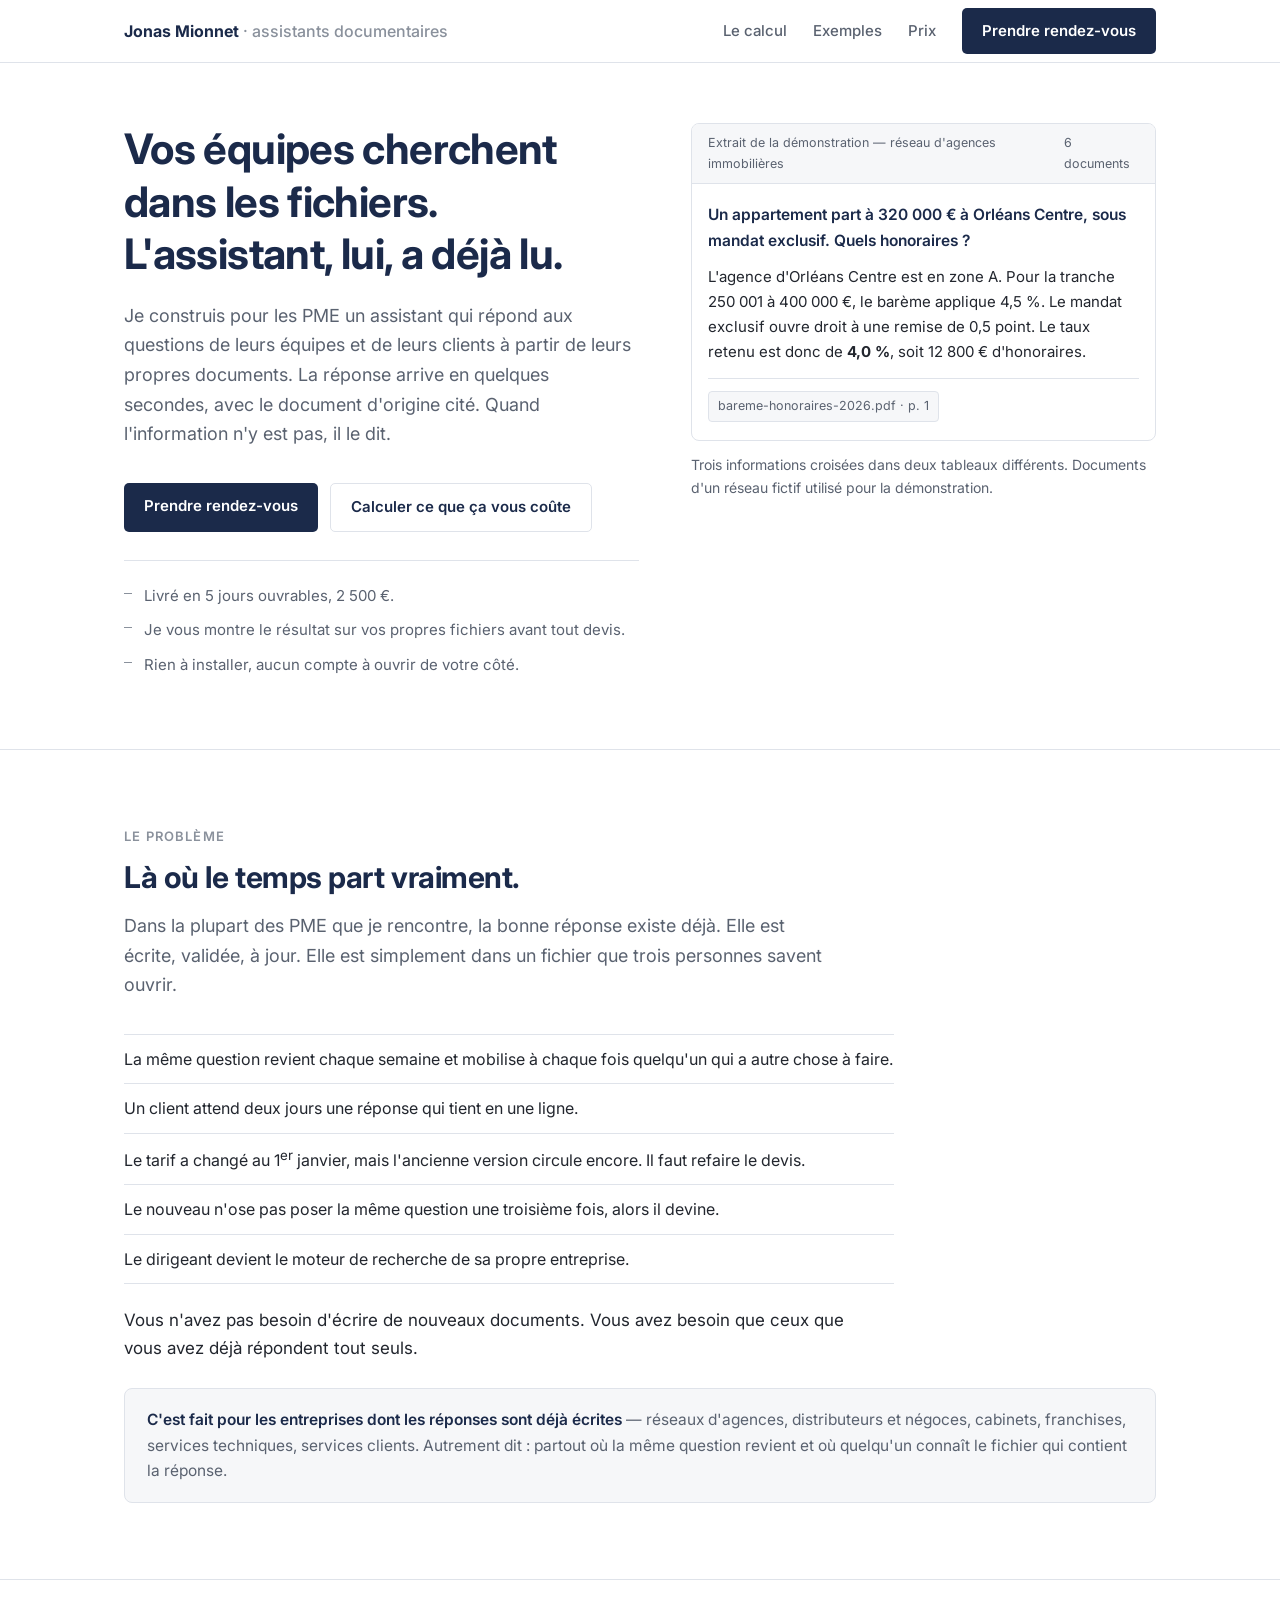
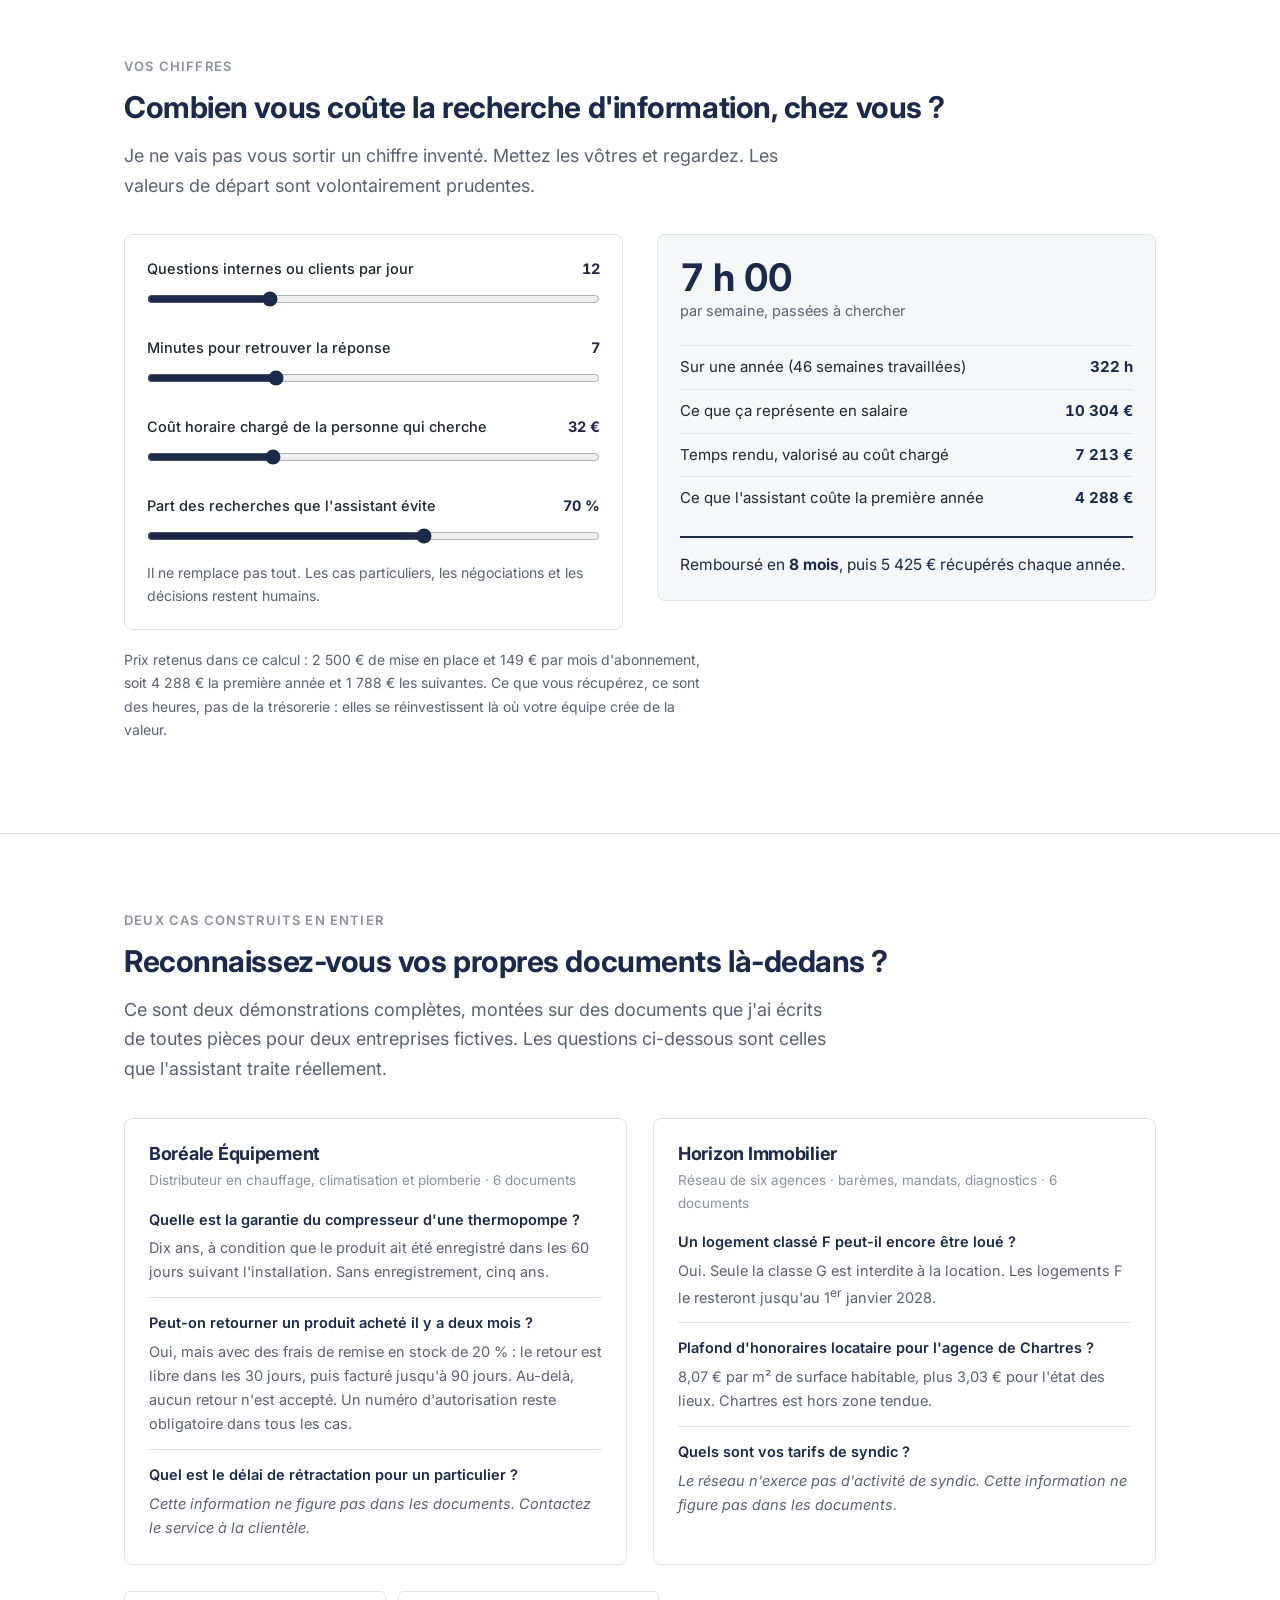
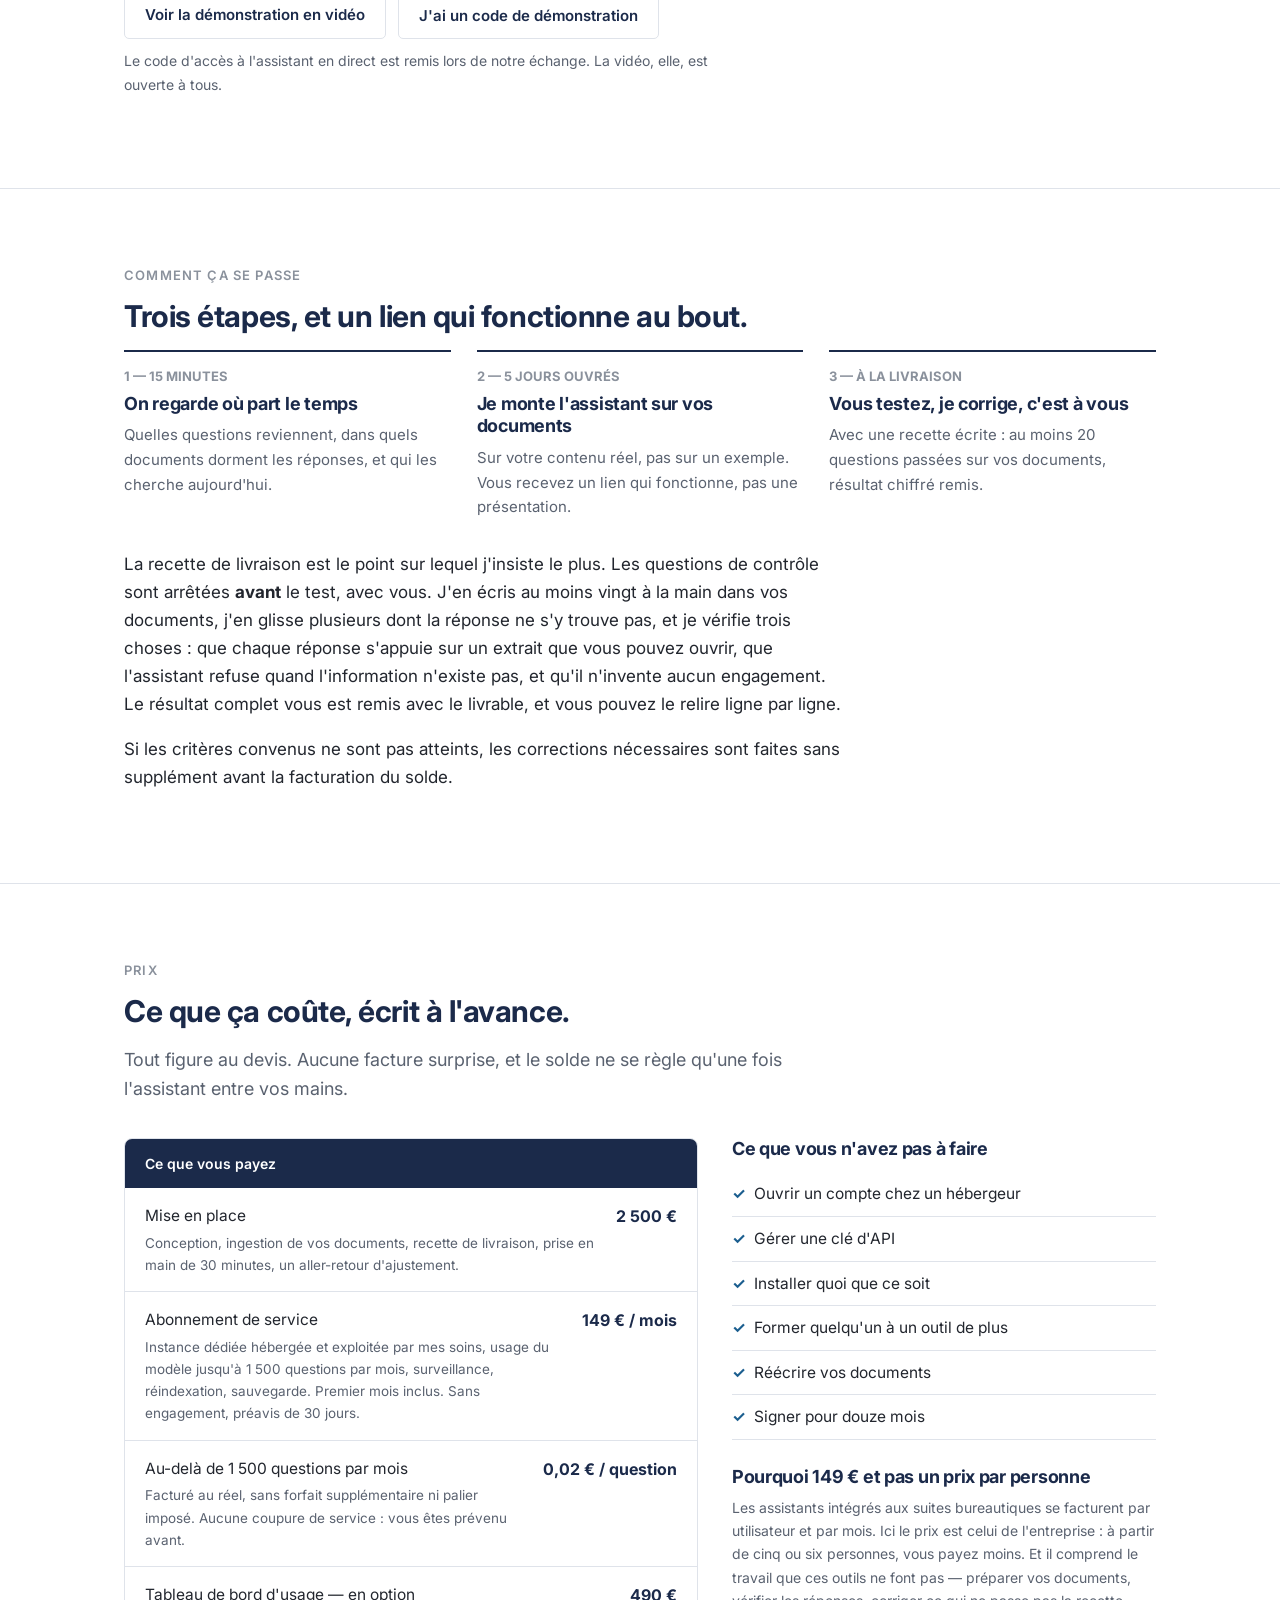
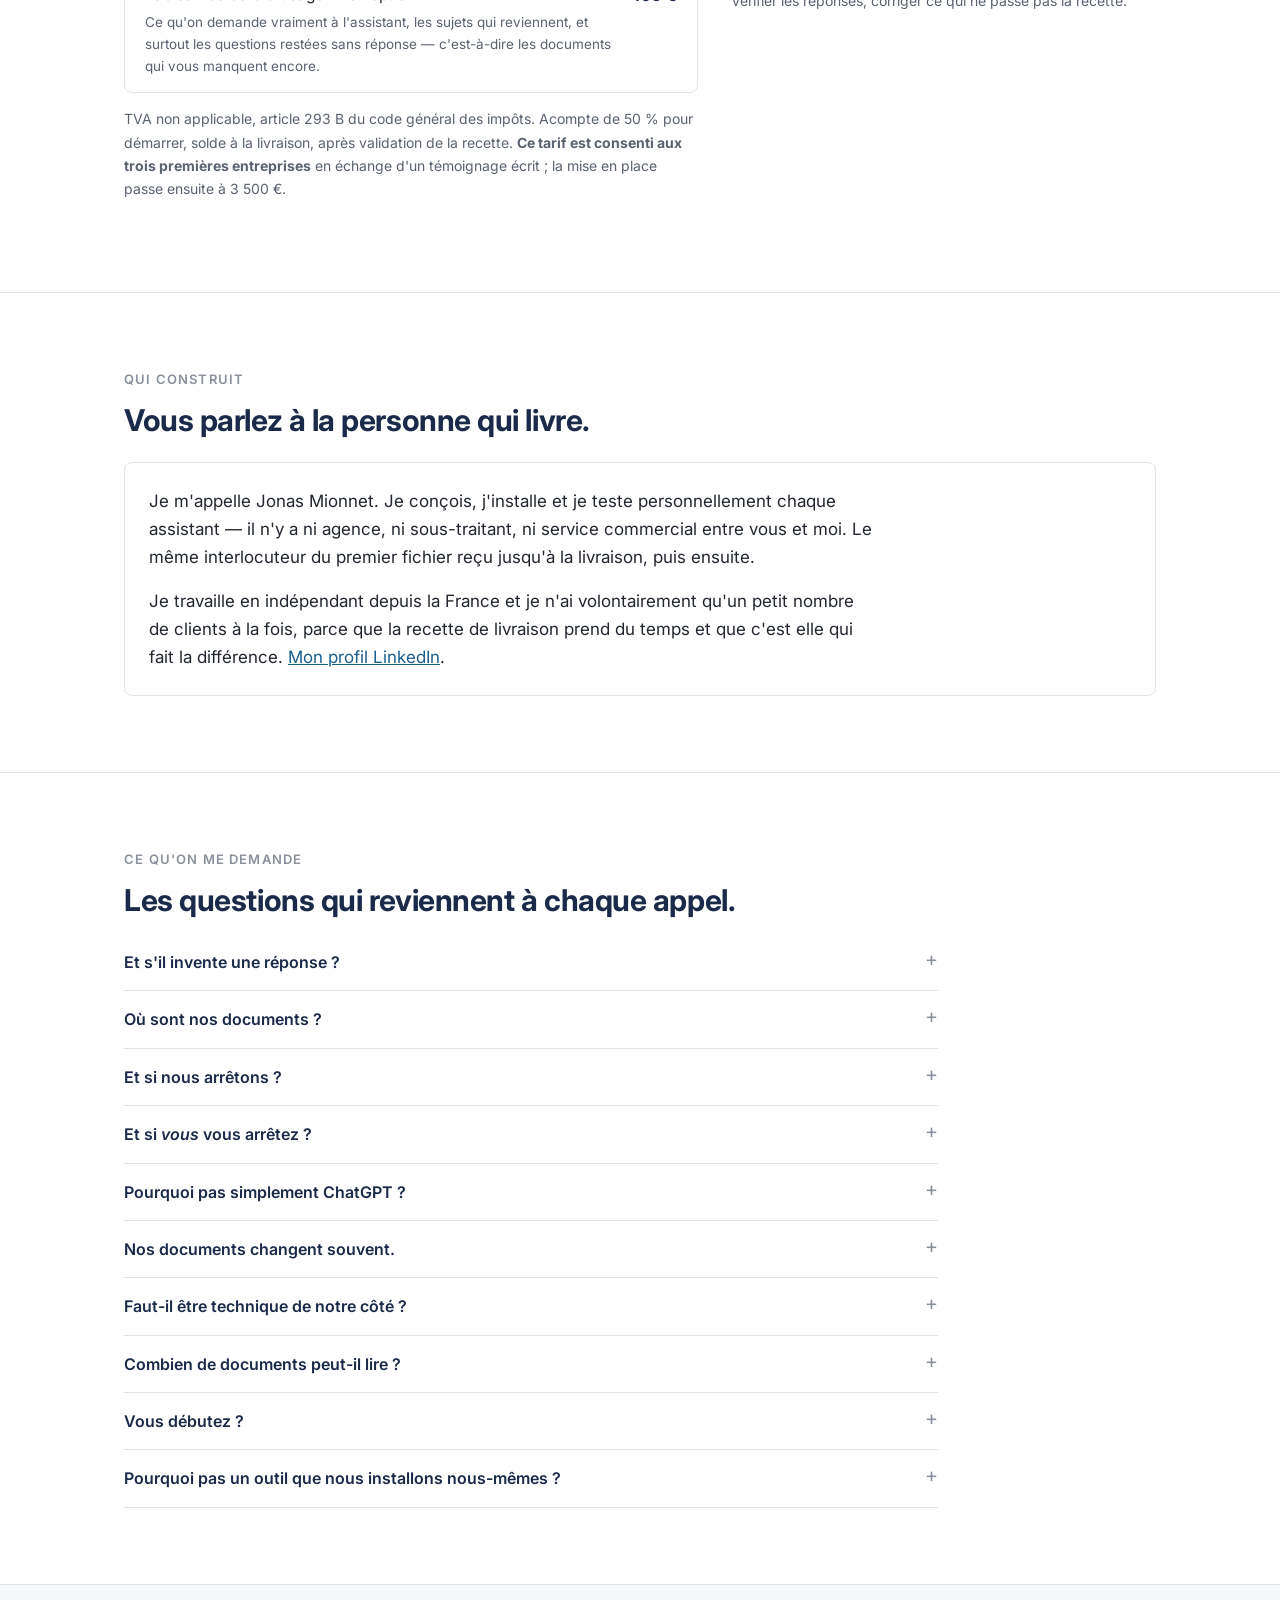
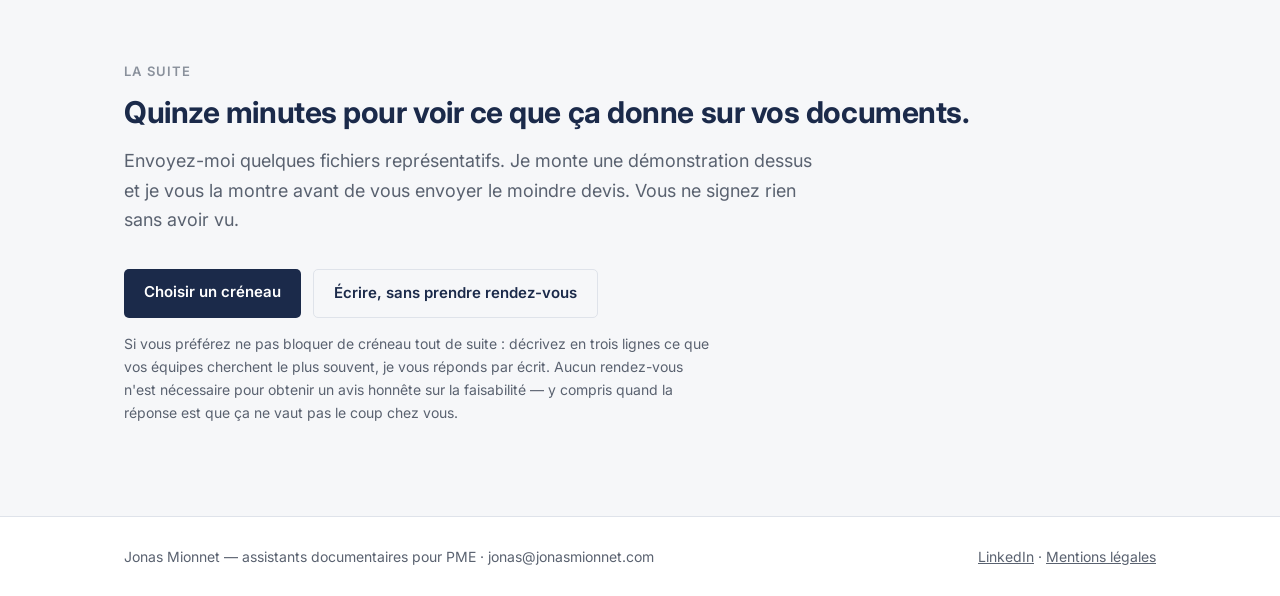
==== commit f020c382: "marke" ====
--- a/marketing/index.html
+++ b/marketing/index.html
@@ -1,934 +1,776 @@
 <!DOCTYPE html>
 <html lang="fr">
 <head>
-<meta charset="UTF-8">
-<meta name="viewport" content="width=device-width, initial-scale=1.0">
-<meta name="description" content="Vos équipes perdent des heures à chercher dans les PDF. Un assistant IA répond à leur place, à partir de vos documents : 4 secondes, source citée, 0 invention. Livré en 5 jours.">
-<meta property="og:title" content="Assistant IA sur vos documents — la réponse en 4 secondes, source citée">
-<meta property="og:description" content="Vos équipes perdent des heures à chercher dans les PDF. Réponse en 4 secondes, source citée, 0 invention. Démo en 2 minutes.">
+<meta charset="utf-8">
+<meta name="viewport" content="width=device-width, initial-scale=1">
+<title>Assistant IA sur vos documents — Jonas Mionnet</title>
+<meta name="description" content="Un assistant qui répond aux questions de vos équipes à partir de vos propres documents, en citant ses sources. Livré en 5 jours ouvrables, 2 500 €.">
+<link rel="canonical" href="https://jonasmionnet.com/">
+<meta name="theme-color" content="#1b2a4a">
 <meta property="og:type" content="website">
-<meta name="theme-color" content="#070D0B">
-<title>Assistant IA sur vos documents — la réponse en 4 secondes, source citée</title>
+<meta property="og:url" content="https://jonasmionnet.com/">
+<meta property="og:locale" content="fr_FR">
+<meta property="og:site_name" content="Jonas Mionnet — assistants documentaires">
+<meta property="og:title" content="Vos équipes cherchent dans les fichiers. L'assistant, lui, a déjà lu.">
+<meta property="og:description" content="Un assistant qui répond aux questions de vos équipes à partir de vos propres documents, en citant ses sources. Quand l'information n'y est pas, il le dit. Livré en 5 jours ouvrables, 2 500 €.">
+<meta property="og:image" content="https://jonasmionnet.com/partage.png">
+<meta property="og:image:width" content="1200">
+<meta property="og:image:height" content="630">
+<meta property="og:image:alt" content="Assistant documentaire pour PME — réponse sourcée à partir de vos documents.">
+<meta name="twitter:card" content="summary_large_image">
+<meta name="twitter:title" content="Vos équipes cherchent dans les fichiers. L'assistant, lui, a déjà lu.">
+<meta name="twitter:description" content="Un assistant qui répond à partir de vos propres documents, en citant ses sources. Livré en 5 jours ouvrables, 2 500 €.">
+<meta name="twitter:image" content="https://jonasmionnet.com/partage.png">
+<link rel="icon" href="data:image/svg+xml,%3Csvg xmlns='http://www.w3.org/2000/svg' viewBox='0 0 64 64'%3E%3Crect width='64' height='64' rx='13' fill='%231b2a4a'/%3E%3Cpath d='M18 20h20M18 30h28M18 40h16' stroke='%23fff' stroke-width='5' stroke-linecap='round'/%3E%3Ccircle cx='42' cy='42' r='9' fill='none' stroke='%2372a7cd' stroke-width='4.5'/%3E%3Cpath d='M49 49l6 6' stroke='%2372a7cd' stroke-width='4.5' stroke-linecap='round'/%3E%3C/svg%3E">
+<script type="application/ld+json">
+{"@context":"https://schema.org","@type":"ProfessionalService",
+"name":"Jonas Mionnet — assistants documentaires",
+"description":"Conception et exploitation d'assistants documentaires pour PME : l'assistant répond aux questions des équipes à partir des documents de l'entreprise, en citant ses sources.",
+"url":"https://jonasmionnet.com/","email":"jonas@jonasmionnet.com",
+"areaServed":{"@type":"Country","name":"France"},
+"founder":{"@type":"Person","name":"Jonas Mionnet","url":"https://www.linkedin.com/in/jonas-mionnet-5339012a0"},
+"offers":{"@type":"Offer","name":"Mise en place d'un assistant documentaire",
+"price":"2500","priceCurrency":"EUR",
+"description":"Conception, ingestion des documents, recette de livraison d'au moins 20 questions, prise en main. Abonnement de service 149 € par mois."}}
+</script>
 <link rel="preconnect" href="https://fonts.googleapis.com">
 <link rel="preconnect" href="https://fonts.gstatic.com" crossorigin>
-<link href="https://fonts.googleapis.com/css2?family=Bricolage+Grotesque:opsz,wght@12..96,500;12..96,600;12..96,700;12..96,800&family=IBM+Plex+Mono:wght@400;500;600;700&family=Inter:wght@400;450;500;600;700&family=Newsreader:ital,opsz,wght@0,6..72,400;0,6..72,500;1,6..72,400;1,6..72,500&display=swap" rel="stylesheet">
-<link rel="stylesheet" href="da.css">
+<link href="https://fonts.googleapis.com/css2?family=Inter:wght@400;500;600;700&display=swap" rel="stylesheet">
 <style>
-  /* =========================================================================
-     Page de l'offre — composition propre à cette page.
-     Le vocabulaire commun (jetons, boutons, révélations) vit dans da.css.
-     ========================================================================= */
-  html{scroll-behavior:smooth;}
-  body{background:var(--ink-900);}
-
-  /* ---------------------------------------------------------------- NAV --- */
-  .nav{position:fixed;top:0;left:0;right:0;z-index:300;
-    transition:transform .6s var(--e),background .6s var(--e),backdrop-filter .6s var(--e);}
-  .nav.is-stuck{background:rgba(12,22,19,.78);
-    -webkit-backdrop-filter:blur(18px) saturate(1.5);backdrop-filter:blur(18px) saturate(1.5);
-    box-shadow:0 1px 0 var(--rule-ink-2);}
-  .nav.is-hidden{transform:translateY(-102%);}
-  .nav__in{display:flex;align-items:center;gap:26px;
-    height:clamp(64px,7vw,84px);max-width:var(--maxw);margin:0 auto;
-    padding-left:var(--gut);padding-right:var(--gut);}
-  .brand{display:flex;align-items:baseline;gap:2px;font-family:var(--disp);font-weight:800;
-    font-size:17px;letter-spacing:-.035em;color:var(--on-ink);}
-  .brand i{font-style:normal;color:var(--sig-400);}
-  .brand__dot{width:7px;height:7px;border-radius:50%;background:var(--lime);
-    margin-left:8px;align-self:center;animation:pulse 2.6s var(--e) infinite;}
-  @keyframes pulse{0%,100%{opacity:1;transform:scale(1);}50%{opacity:.35;transform:scale(.72);}}
-  .nav__links{display:flex;gap:30px;margin-left:auto;}
-  .nav__links a{position:relative;font-size:14px;font-weight:500;color:var(--on-ink-2);
-    padding:6px 0;transition:color .3s var(--e);}
-  .nav__links a::after{content:"";position:absolute;left:0;right:0;bottom:0;height:1px;
-    background:var(--sig-400);transform:scaleX(0);transform-origin:right;
-    transition:transform .45s var(--e);}
-  .nav__links a:hover{color:var(--on-ink);}
-  .nav__links a:hover::after{transform:scaleX(1);transform-origin:left;}
-  .nav__cta{margin-left:6px;padding:12px 22px;font-size:14px;}
-  .burger{display:none;margin-left:auto;width:44px;height:44px;border:none;background:none;
-    cursor:pointer;position:relative;}
-  .burger i{position:absolute;left:11px;right:11px;height:1.5px;background:var(--on-ink);
-    transition:transform .5s var(--e),opacity .3s var(--e);}
-  .burger i:nth-child(1){top:18px;} .burger i:nth-child(2){top:25px;}
-  .nav.is-open .burger i:nth-child(1){transform:translateY(3.5px) rotate(45deg);}
-  .nav.is-open .burger i:nth-child(2){transform:translateY(-3.5px) rotate(-45deg);}
-
-  .menu{position:fixed;inset:0;z-index:290;background:var(--ink-950);
-    display:flex;flex-direction:column;justify-content:center;gap:6px;
-    padding:0 var(--gut);clip-path:inset(0 0 100% 0);visibility:hidden;
-    transition:clip-path .8s var(--e),visibility 0s linear .8s;}
-  .menu.is-open{clip-path:inset(0 0 0 0);visibility:visible;transition:clip-path .8s var(--e);}
-  .menu a{font-family:var(--disp);font-weight:800;font-size:clamp(2rem,9vw,3.4rem);
-    letter-spacing:-.05em;color:var(--on-ink);padding:8px 0;
-    opacity:0;transform:translateY(28px);transition:opacity .6s var(--e),transform .7s var(--e);}
-  .menu.is-open a{opacity:1;transform:none;}
-  .menu.is-open a:nth-child(1){transition-delay:.14s;}
-  .menu.is-open a:nth-child(2){transition-delay:.2s;}
-  .menu.is-open a:nth-child(3){transition-delay:.26s;}
-  .menu.is-open a:nth-child(4){transition-delay:.32s;}
-  .menu.is-open a:nth-child(5){transition-delay:.38s;}
-  .menu a:hover{color:var(--sig-400);}
-  .menu__foot{margin-top:44px;font:var(--t-micro);letter-spacing:.16em;text-transform:uppercase;
-    color:var(--on-ink-4);}
-
-  /* --------------------------------------------------------------- HERO --- */
-  .hero{position:relative;min-height:100svh;display:flex;align-items:flex-end;
-    overflow:hidden;padding-bottom:clamp(40px,7vw,90px);padding-top:clamp(110px,14vw,180px);}
-  .hero__bg{position:absolute;inset:-14% 0 -14% 0;z-index:0;}
-  .hero__bg img{width:100%;height:100%;object-fit:cover;
-    filter:saturate(.78) contrast(1.04) brightness(1.12);}
-  /* Le voile éclaire la photo au lieu de l'éteindre : on doit distinguer
-     l'espace derrière le titre, pas deviner un aplat noir. */
-  .hero__veil{position:absolute;inset:0;z-index:1;pointer-events:none;
-    background:
-      linear-gradient(180deg,rgba(8,15,13,.82) 0%,rgba(8,15,13,.34) 34%,rgba(8,15,13,.66) 74%,var(--ink-900) 100%),
-      linear-gradient(100deg,rgba(8,15,13,.72) 4%,rgba(8,15,13,.2) 44%,transparent 72%),
-      radial-gradient(90% 70% at 82% 12%,rgba(16,185,129,.3),transparent 62%),
-      radial-gradient(70% 60% at 8% 96%,rgba(198,242,78,.14),transparent 60%);}
-  .hero__in{position:relative;z-index:2;width:100%;}
-  .hero__grid{display:grid;grid-template-columns:minmax(0,1.28fr) minmax(0,.72fr);
-    gap:clamp(28px,4vw,64px);align-items:end;}
-  .hero h1{font-size:clamp(2.4rem,5.9vw,5.9rem);line-height:.92;letter-spacing:-.05em;
-    margin:0 0 26px;max-width:16ch;}
-  .hero h1 .thin{font-weight:500;color:var(--on-ink-2);}
-  .hero__lead{max-width:46ch;color:var(--on-ink-2);font-size:clamp(1rem,1.2vw,1.22rem);
-    line-height:1.6;margin-bottom:34px;}
-  .hero__lead em{font-family:var(--serif);font-style:italic;color:var(--on-ink);
-    font-size:1.08em;}
-  .hero__cta{display:flex;gap:14px;flex-wrap:wrap;align-items:center;}
-  .hero__pills{display:flex;flex-wrap:wrap;gap:10px;margin-top:38px;}
-  /* Ce sont des PHRASES, pas des étiquettes : capitales et monospace les
-     faisaient lire comme une fiche technique. */
-  .hero__pills .pill{font:450 13.5px/1.45 var(--ui);letter-spacing:-.005em;
-    text-transform:none;color:var(--on-ink-2);padding:10px 17px 10px 15px;}
-  .hero__cue{position:absolute;left:var(--gut);bottom:22px;z-index:3;display:flex;
-    align-items:center;gap:12px;font:var(--t-micro);letter-spacing:.2em;text-transform:uppercase;
-    color:var(--on-ink-4);}
-  .hero__cue i{display:block;width:1px;height:34px;background:linear-gradient(var(--sig-400),transparent);
-    animation:cue 2.2s var(--e) infinite;transform-origin:top;}
-  @keyframes cue{0%{transform:scaleY(0);}45%{transform:scaleY(1);}100%{transform:scaleY(0);transform-origin:bottom;}}
-
-  /* Aperçu de réponse : la promesse du produit, montrée plutôt qu'écrite. */
-  .peek{position:relative;border-radius:var(--r-lg);padding:24px 24px 20px;
-    background:linear-gradient(160deg,rgba(30,48,42,.82),rgba(12,22,19,.76));
-    -webkit-backdrop-filter:blur(20px) saturate(1.3);backdrop-filter:blur(20px) saturate(1.3);
-    box-shadow:inset 0 0 0 1px rgba(244,247,245,.17),0 40px 90px -50px #000;
-    animation:float 7s ease-in-out infinite;}
-  @keyframes float{0%,100%{transform:translateY(0);}50%{transform:translateY(-10px);}}
-  .peek__q{display:flex;gap:11px;align-items:flex-start;margin-bottom:18px;}
-  .peek__q span{font-size:13.5px;line-height:1.5;color:var(--on-ink);
-    background:var(--sig-600);padding:10px 14px;border-radius:14px 14px 4px 14px;}
-  .peek__a{font-size:13.5px;line-height:1.62;color:var(--on-ink-2);}
-  .peek__a b{color:var(--on-ink);font-weight:600;}
-  .peek__src{margin-top:15px;padding-top:12px;display:flex;flex-wrap:wrap;gap:8px;
-    border-top:1px solid var(--rule-ink);}
-  .peek__chip{display:inline-flex;align-items:center;gap:6px;font-family:var(--mono);
-    font-size:10.5px;color:var(--sig-300);letter-spacing:.02em;}
-  .peek__chip svg{width:11px;height:11px;stroke:currentColor;fill:none;stroke-width:2;opacity:.7;}
-  .peek__cap{margin-top:14px;font:var(--t-micro);letter-spacing:.13em;text-transform:uppercase;
-    color:var(--on-ink-4);line-height:1.6;}
-  .peek__dots{display:inline-flex;gap:4px;align-items:center;margin-left:2px;}
-  .peek__dots i{width:5px;height:5px;border-radius:50%;background:var(--sig-400);opacity:.35;
-    animation:blink 1.3s infinite;}
-  .peek__dots i:nth-child(2){animation-delay:.16s;} .peek__dots i:nth-child(3){animation-delay:.32s;}
-  @keyframes blink{0%,100%{opacity:.25;}50%{opacity:1;}}
-
-  /* ------------------------------------------------------------ MARQUEE --- */
-  .band-mq{padding:clamp(22px,2.6vw,34px) 0;border-top:1px solid var(--rule-ink-2);
-    border-bottom:1px solid var(--rule-ink-2);background:var(--ink-950);}
-  .mq-item{display:inline-flex;align-items:center;gap:clamp(28px,3vw,52px);
-    padding-right:clamp(28px,3vw,52px);font-family:var(--disp);font-weight:700;
-    font-size:clamp(15px,1.5vw,20px);letter-spacing:-.025em;color:var(--on-ink-3);
-    white-space:nowrap;}
-  .mq-item i{width:5px;height:5px;border-radius:50%;background:var(--sig-500);flex:none;}
-
-  /* ------------------------------------------------------------ PROBLÈME -- */
-  .prob{position:relative;overflow:hidden;}
-  .prob__grid{display:grid;grid-template-columns:minmax(0,.9fr) minmax(0,1.1fr);
-    gap:clamp(30px,5vw,88px);align-items:center;}
-  .prob__figure{position:relative;}
-  .prob__media{position:relative;aspect-ratio:4/5;border-radius:var(--r-lg);overflow:hidden;
-    background:var(--ink-800);}
-  .prob__media img{width:100%;height:100%;object-fit:cover;filter:grayscale(.18) contrast(1.02) brightness(1.04);}
-  .prob__stamp{position:absolute;right:-10%;bottom:-5%;z-index:3;text-align:right;
-    pointer-events:none;}
-  .prob__stamp b{display:block;font-family:var(--disp);font-weight:800;
-    font-size:clamp(4.4rem,11vw,9.5rem);letter-spacing:-.07em;line-height:.8;
-    color:var(--lime);text-shadow:0 26px 60px rgba(4,9,7,.85);font-variant-numeric:tabular-nums;}
-  .prob__stamp small{display:block;font-family:var(--mono);font-size:10.5px;font-weight:700;
-    letter-spacing:.19em;text-transform:uppercase;color:var(--on-ink-3);margin:14px 0 0 auto;
-    max-width:18ch;line-height:1.6;}
-  .prob__list{margin:34px 0 0;padding:0;list-style:none;}
-  .prob__list li{position:relative;padding:18px 0 18px 34px;font-size:16px;
-    color:var(--on-ink-2);border-bottom:1px solid var(--rule-ink-2);}
-  .prob__list li::before{content:"";position:absolute;left:0;top:26px;width:14px;height:1.5px;
-    background:var(--sig-400);}
-  .prob__list li b{color:var(--on-ink);font-weight:600;}
-
-  /* --------------------------------------------------------------- KPIS --- */
-  .kpis{display:grid;grid-template-columns:repeat(4,1fr);gap:clamp(18px,2vw,30px);}
-  .kpi{position:relative;padding:0 clamp(14px,2vw,26px) 0 0;}
-  .kpi + .kpi{padding-left:clamp(14px,2vw,26px);}
-  .kpi + .kpi::before{content:"";position:absolute;left:0;top:6px;bottom:6px;width:1px;
-    background:linear-gradient(180deg,transparent,var(--rule-ink) 24%,var(--rule-ink) 76%,transparent);}
-  .kpi__v{display:flex;align-items:baseline;gap:6px;}
-  .kpi__v .num{color:var(--on-ink);}
-  .kpi__u{font-family:var(--disp);font-weight:700;font-size:clamp(1rem,1.6vw,1.5rem);
-    color:var(--sig-400);letter-spacing:-.03em;}
-
-  /* --------------------------------------------------------------- DÉMO --- */
-  .demo__grid{display:grid;grid-template-columns:minmax(0,1.05fr) minmax(0,.95fr);
-    gap:clamp(30px,4.4vw,72px);align-items:start;}
-  .demo__col{position:sticky;top:clamp(88px,11vw,116px);}
-  .frame{position:relative;padding-top:56.25%;border-radius:var(--r-md);overflow:hidden;
-    background:var(--ink-950);box-shadow:0 50px 100px -50px #000,inset 0 0 0 1px var(--rule-ink);}
-  .frame iframe{position:absolute;inset:0;width:100%;height:100%;border:0;}
-  .frame__glow{position:absolute;inset:-30% -10%;z-index:-1;
-    background:radial-gradient(50% 50% at 50% 50%,var(--sig-glow),transparent 70%);
-    opacity:.5;filter:blur(30px);}
-  .cap{display:flex;align-items:flex-start;gap:11px;margin-top:20px;font-size:14px;
-    color:var(--on-ink-3);line-height:1.55;}
-  .cap::before{content:"";width:7px;height:7px;border-radius:50%;background:var(--sig-400);
-    flex:none;margin-top:7px;box-shadow:0 0 0 4px rgba(16,185,129,.16);}
-  .try{margin-top:24px;padding:18px 20px;border-radius:var(--r-md);
-    background:var(--tint);
-    box-shadow:inset 0 0 0 1px var(--rule-ink);
-    display:flex;align-items:center;justify-content:space-between;gap:16px;flex-wrap:wrap;}
-  .try p{font-size:14.5px;color:var(--on-ink-2);max-width:34ch;}
-  .try button{padding:12px 20px;font-size:14px;}
-  .try button:disabled{opacity:.6;cursor:default;--s:1;}
-
-  .faq details{position:relative;border-top:1px solid var(--rule-ink);}
-  .faq details:last-of-type{border-bottom:1px solid var(--rule-ink);}
-  .faq summary{list-style:none;cursor:pointer;display:flex;align-items:flex-start;gap:20px;
-    padding:24px 0;font-family:var(--disp);font-weight:700;font-size:clamp(1rem,1.35vw,1.2rem);
-    letter-spacing:-.028em;color:var(--on-ink-2);transition:color .3s var(--e);}
-  .faq summary::-webkit-details-marker{display:none;}
-  .faq summary:hover{color:var(--on-ink);}
-  .faq details[open] summary{color:var(--on-ink);}
-  .faq summary span{flex:1;}
-  .faq__sign{position:relative;flex:none;width:20px;height:20px;margin-top:3px;}
-  .faq__sign::before,.faq__sign::after{content:"";position:absolute;left:50%;top:50%;
-    background:var(--sig-400);transition:transform .45s var(--e),background .3s var(--e);}
-  .faq__sign::before{width:14px;height:1.5px;transform:translate(-50%,-50%);}
-  .faq__sign::after{width:1.5px;height:14px;transform:translate(-50%,-50%);}
-  .faq details[open] .faq__sign::after{transform:translate(-50%,-50%) scaleY(0);}
-  .faq details[open] .faq__sign::before{background:var(--lime);}
-  .faq__body{padding:0 0 26px 40px;color:var(--on-ink-3);font-size:15.5px;line-height:1.68;
-    max-width:62ch;animation:faqin .55s var(--e) both;}
-  @keyframes faqin{from{opacity:0;transform:translateY(-8px);}to{opacity:1;transform:none;}}
-
-  /* ------------------------------------------------------------ SECTEURS -- */
-  .sect__head{display:flex;align-items:flex-end;justify-content:space-between;gap:30px;
-    flex-wrap:wrap;margin-bottom:clamp(30px,4vw,54px);}
-  .sect-card{position:relative;flex:none;width:clamp(210px,22vw,290px);aspect-ratio:3/4;
-    border-radius:var(--r-md);overflow:hidden;margin-right:clamp(14px,1.6vw,22px);}
-  .sect-card img{width:100%;height:100%;object-fit:cover;filter:grayscale(.35) contrast(1.02) brightness(1.06);
-    transition:filter .6s var(--e),transform 1s var(--e);}
-  .sect-card:hover img{filter:grayscale(0) contrast(1.02);transform:scale(1.05);}
-  .sect-card figcaption{position:absolute;left:0;right:0;bottom:0;z-index:3;padding:20px;
-    font-family:var(--disp);font-weight:700;font-size:15.5px;letter-spacing:-.025em;
-    color:var(--on-ink);}
-  .sect-card figcaption small{display:block;font:var(--t-micro);letter-spacing:.17em;
-    text-transform:uppercase;color:var(--sig-300);margin-bottom:7px;}
-
-  /* --------------------------------------------------------------- OFFRE -- */
-  .offre__grid{display:grid;grid-template-columns:repeat(2,minmax(0,1fr));
-    gap:clamp(22px,3vw,44px);}
-  .panel{position:relative;border-radius:var(--r-lg);padding:clamp(26px,3vw,40px);}
-  .panel--in{background:var(--white);
-    box-shadow:0 2px 4px rgba(11,21,18,.04),0 40px 70px -46px rgba(11,21,18,.5);}
-  .panel--out{background:transparent;box-shadow:inset 0 0 0 1.5px var(--rule-paper);}
-  .panel h3{font-size:clamp(1.15rem,1.6vw,1.5rem);margin-bottom:6px;}
-  .panel__tag{font:var(--t-micro);letter-spacing:.19em;text-transform:uppercase;
-    margin-bottom:22px;display:block;}
-  .panel--in .panel__tag{color:var(--sig-600);}
-  .panel--out .panel__tag{color:var(--on-paper-3);}
-  .panel ul{list-style:none;margin:26px 0 0;padding:0;}
-  .panel li{position:relative;padding:15px 0 15px 38px;font-size:15.5px;line-height:1.5;
-    color:var(--on-paper-2);border-top:1px solid var(--rule-paper-2);}
-  .panel li:first-child{border-top:none;}
-  .panel--in li::before{content:"";position:absolute;left:4px;top:20px;width:13px;height:7px;
-    border-left:2px solid var(--sig-600);border-bottom:2px solid var(--sig-600);
-    transform:rotate(-45deg);}
-  .panel--out li::before{content:"";position:absolute;left:4px;top:24px;width:14px;height:1.5px;
-    background:var(--on-paper-4);}
-  .offre__media{grid-column:1 / -1;position:relative;border-radius:var(--r-lg);overflow:hidden;
-    aspect-ratio:21/7;margin-top:clamp(10px,1.6vw,20px);}
-  .offre__media img{width:100%;height:100%;object-fit:cover;}
-  .offre__media figcaption{position:absolute;left:clamp(20px,3vw,38px);bottom:clamp(20px,3vw,32px);
-    z-index:3;font-family:var(--disp);font-weight:700;font-size:clamp(1rem,1.8vw,1.5rem);
-    letter-spacing:-.03em;color:var(--on-ink);max-width:24ch;}
-
-  /* ------------------------------------------------------------- ÉTAPES --- */
-  .steps{position:relative;}
-  .steps__aside{position:sticky;top:clamp(96px,13vw,150px);align-self:start;}
-  .steps__grid{display:grid;grid-template-columns:minmax(0,.82fr) minmax(0,1.18fr);
-    gap:clamp(28px,5vw,86px);align-items:start;}
-  .step{position:relative;display:grid;grid-template-columns:minmax(0,.9fr) minmax(0,1.1fr);
-    gap:clamp(20px,3vw,40px);align-items:center;padding:clamp(26px,3.4vw,44px) 0;
-    border-top:1px solid var(--rule-ink);}
-  .step:last-child{border-bottom:1px solid var(--rule-ink);}
-  .step__n{font-family:var(--disp);font-weight:800;font-size:clamp(2.4rem,4.6vw,4.4rem);
-    letter-spacing:-.06em;line-height:.85;color:transparent;
-    -webkit-text-stroke:1.4px var(--on-ink-4);margin-bottom:16px;
-    transition:color .6s var(--e),-webkit-text-stroke-color .6s var(--e);}
-  .step:hover .step__n{color:var(--sig-400);-webkit-text-stroke-color:transparent;}
-  .step h3{font-size:clamp(1.2rem,1.9vw,1.7rem);margin-bottom:12px;}
-  .step p{color:var(--on-ink-3);font-size:15.5px;line-height:1.62;max-width:42ch;}
-  .step__media{position:relative;aspect-ratio:16/11;border-radius:var(--r-md);overflow:hidden;}
-  .step__media img{width:100%;height:100%;object-fit:cover;filter:grayscale(.22) contrast(1.02) brightness(1.05);
-    transition:filter .7s var(--e),transform 1.1s var(--e);}
-  .step:hover .step__media img{filter:grayscale(0);transform:scale(1.05);}
-
-  /* ---------------------------------------------------------------- PRIX -- */
-  .prix{position:relative;overflow:hidden;border-radius:var(--r-xl);
-    padding:clamp(40px,6vw,86px) clamp(24px,4vw,64px);text-align:center;
-    background:linear-gradient(155deg,var(--ink-700),var(--ink-900) 66%);
-    box-shadow:inset 0 0 0 1px var(--rule-ink);}
-  .prix::before{content:"";position:absolute;inset:-40% -10% auto -10%;height:120%;
-    background:radial-gradient(50% 50% at 50% 30%,var(--sig-glow),transparent 66%);
-    opacity:.45;pointer-events:none;}
-  .prix::after{content:"";position:absolute;inset:0;pointer-events:none;
-    background-image:var(--grain);opacity:.05;mix-blend-mode:overlay;}
-  .prix > *{position:relative;z-index:2;}
-  .prix__big{font-family:var(--disp);font-weight:800;letter-spacing:-.055em;line-height:.9;
-    font-size:clamp(3.4rem,9.5vw,8rem);margin:14px 0 10px;color:var(--on-ink);}
-  .prix__big small{display:block;font-size:clamp(.95rem,1.5vw,1.28rem);font-weight:500;
-    letter-spacing:-.01em;color:var(--on-ink-3);margin-top:20px;font-family:var(--ui);}
-  .prix__maint{font-family:var(--disp);font-weight:700;font-size:clamp(1rem,1.5vw,1.18rem);
-    color:var(--lime);letter-spacing:-.02em;margin:18px 0 0;}
-  .prix__note{color:var(--on-ink-3);font-size:15.5px;line-height:1.62;max-width:54ch;
-    margin:20px auto 34px;}
-
-  /* -------------------------------------------------------------- FINALE -- */
-  .fin{position:relative;overflow:hidden;min-height:82svh;display:flex;align-items:center;
-    text-align:center;}
-  .fin__bg{position:absolute;inset:-12% 0;z-index:0;}
-  .fin__bg img{width:100%;height:100%;object-fit:cover;
-    filter:saturate(.72) contrast(1.03) brightness(1.1);}
-  .fin__veil{position:absolute;inset:0;z-index:1;
-    background:linear-gradient(180deg,var(--ink-900),rgba(8,15,13,.72) 40%,rgba(8,15,13,.9)),
-      radial-gradient(60% 60% at 50% 44%,var(--sig-glow),transparent 68%);}
-  .fin__in{position:relative;z-index:2;width:100%;}
-  .fin h2{margin:0 auto 18px;max-width:19ch;}
-  .fin .lead{margin:0 auto 38px;}
-  .fin__cta{display:flex;gap:16px;justify-content:center;flex-wrap:wrap;}
-
-  /* -------------------------------------------------------------- FOOTER -- */
-  .foot{background:var(--ink-950);padding:clamp(46px,6vw,80px) 0 clamp(28px,3vw,40px);}
-  .foot__top{display:flex;align-items:flex-end;justify-content:space-between;gap:30px;
-    flex-wrap:wrap;padding-bottom:clamp(32px,4vw,54px);}
-  .foot__mail{font-family:var(--disp);font-weight:800;letter-spacing:-.045em;
-    font-size:clamp(1.5rem,4.4vw,3.2rem);color:var(--on-ink);display:inline-flex;
-    align-items:center;gap:16px;}
-  .foot__mail svg{width:.7em;height:.7em;stroke:var(--sig-400);fill:none;stroke-width:1.8;
-    stroke-linecap:round;stroke-linejoin:round;transition:transform .5s var(--e);}
-  .foot__mail:hover svg{transform:translate(5px,-5px);}
-  .foot__bot{display:flex;justify-content:space-between;gap:18px;flex-wrap:wrap;
-    padding-top:26px;border-top:1px solid var(--rule-ink-2);
-    font-size:13.5px;color:var(--on-ink-4);}
-  .foot__bot a{color:var(--on-ink-3);transition:color .3s var(--e);}
-  .foot__bot a:hover{color:var(--sig-400);}
-  .foot__links{display:flex;gap:20px;flex-wrap:wrap;}
-
-  /* --------------------------------------------------------------- MODAL -- */
-  .modal{position:fixed;inset:0;z-index:500;display:none;align-items:center;justify-content:center;
-    padding:22px;}
-  .modal.is-open{display:flex;}
-  .modal__veil{position:absolute;inset:0;background:rgba(8,15,13,.78);
-    -webkit-backdrop-filter:blur(10px);backdrop-filter:blur(10px);
-    animation:fadein .4s var(--e);}
-  @keyframes fadein{from{opacity:0;}to{opacity:1;}}
-  .modal__box{position:relative;width:min(430px,94vw);border-radius:var(--r-lg);
-    padding:clamp(26px,3.4vw,38px);background:linear-gradient(160deg,var(--ink-700),var(--ink-850));
-    box-shadow:inset 0 0 0 1px var(--rule-ink),0 60px 120px -50px #000;
-    animation:popin .55s var(--e);}
-  @keyframes popin{from{opacity:0;transform:translateY(22px) scale(.97);}to{opacity:1;transform:none;}}
-  .modal__box h3{font-size:1.5rem;margin-bottom:10px;}
-  .modal__box p{color:var(--on-ink-3);font-size:14.5px;line-height:1.6;margin-bottom:24px;}
-  .modal__box input{width:100%;padding:14px 2px;border:none;border-bottom:1.5px solid var(--rule-ink);
-    background:transparent;color:var(--on-ink);font-family:var(--ui);font-size:17px;
-    letter-spacing:-.01em;outline:none;transition:border-color .35s var(--e);}
-  .modal__box input::placeholder{color:var(--on-ink-4);}
-  .modal__box input:focus{border-bottom-color:var(--sig-400);}
-  .modal__err{color:var(--coral);font-size:13px;min-height:20px;margin:12px 0 18px;}
-  .modal__row{display:flex;gap:12px;}
-  .modal__row .btn{flex:1;padding:14px 20px;font-size:14.5px;}
-  .modal__row .btn:disabled{opacity:.55;cursor:wait;--s:1;}
-
-  /* ---------------------------------------------------------- RESPONSIVE -- */
-  @media (max-width:1080px){
-    .hero__grid{grid-template-columns:1fr;gap:44px;}
-    .peek{max-width:520px;}
-    .demo__grid,.prob__grid,.steps__grid{grid-template-columns:1fr;}
-    .demo__col{position:static;}
-    .steps__aside{position:static;}
-    .prob__media{aspect-ratio:16/10;}
-    .prob__stamp{right:0;bottom:-4%;}
-  }
-  @media (max-width:860px){
-    .nav__links{display:none;}
-    .nav__cta{display:none;}
-    .burger{display:block;}
-    .kpis{grid-template-columns:repeat(2,1fr);row-gap:34px;}
-    .kpi:nth-child(3){padding-left:0;}
-    .kpi:nth-child(3)::before{display:none;}
-    .offre__grid{grid-template-columns:1fr;}
-    .step{grid-template-columns:1fr;gap:24px;}
-    .step__media{order:-1;}
-    .hero{min-height:auto;padding-top:130px;}
-  }
-  @media (max-width:560px){
-    .kpis{grid-template-columns:1fr;gap:26px;}
-    .kpi{padding:0 0 24px;border-bottom:1px solid var(--rule-ink-2);}
-    .kpi + .kpi{padding-left:0;}
-    .kpi + .kpi::before{display:none;}
-    .prob__stamp{position:static;text-align:left;margin-top:22px;}
-    .prob__stamp b{text-shadow:none;}
-    .prob__stamp small{margin-left:0;}
-    .modal__row{flex-direction:column;}
-  }
+:root{
+  --encre:#1b2a4a; --texte:#22262e; --gris:#5a6270; --gris-c:#8a919c;
+  --ligne:#dfe3ea; --fond:#f6f7f9; --blanc:#fff; --accent:#1b5e8f;
+  --max:1080px;
+}
+*{box-sizing:border-box;margin:0;padding:0}
+html{scroll-behavior:smooth}
+body{
+  font-family:Inter,-apple-system,BlinkMacSystemFont,"Segoe UI",Roboto,sans-serif;
+  color:var(--texte);background:var(--blanc);
+  font-size:17px;line-height:1.65;-webkit-font-smoothing:antialiased;
+}
+.enveloppe{max-width:var(--max);margin:0 auto;padding:0 24px}
+section{padding:76px 0;border-top:1px solid var(--ligne)}
+section:first-of-type{border-top:0}
+h1,h2,h3{color:var(--encre);line-height:1.25;font-weight:700;letter-spacing:-.015em}
+h1{font-size:clamp(29px,4.2vw,42px);margin-bottom:20px}
+h2{font-size:clamp(23px,3vw,30px);margin-bottom:14px}
+h3{font-size:18px;margin-bottom:8px}
+p{margin-bottom:16px;max-width:66ch}
+a{color:var(--accent)}
+.chapeau{font-size:13px;font-weight:600;letter-spacing:.09em;text-transform:uppercase;
+  color:var(--gris-c);margin-bottom:12px}
+.intro{font-size:18px;color:var(--gris);margin-bottom:34px;max-width:64ch}
+.note{font-size:14px;color:var(--gris);}
+
+/* --- en-tête --- */
+header{position:sticky;top:0;z-index:60;background:rgba(255,255,255,.96);
+  border-bottom:1px solid var(--ligne);backdrop-filter:saturate(180%) blur(6px)}
+.barre{display:flex;align-items:center;justify-content:space-between;
+  height:62px;max-width:var(--max);margin:0 auto;padding:0 24px}
+.marque{font-weight:700;color:var(--encre);text-decoration:none;font-size:16px}
+.marque span{color:var(--gris-c);font-weight:500}
+nav{display:flex;gap:26px;align-items:center}
+nav a{color:var(--gris);text-decoration:none;font-size:15px;font-weight:500}
+nav a:hover{color:var(--encre)}
+@media(max-width:760px){nav a:not(.bouton):not(.garder){display:none}.marque span{display:none}
+  nav{gap:16px}
+  .barre{height:56px;padding:0 16px}.enveloppe{padding:0 16px}.bouton{padding:9px 14px;font-size:14px}}
+@media(max-width:430px){nav a.garder{display:none}}
+
+/* --- accessibilité --- */
+.saut{position:absolute;left:-9999px;top:0;background:var(--encre);color:#fff;
+  padding:10px 16px;z-index:200;border-radius:0 0 5px 0}
+.saut:focus{left:0}
+a:focus-visible,button:focus-visible,summary:focus-visible,input:focus-visible{
+  outline:2px solid var(--accent);outline-offset:3px;border-radius:3px}
+
+/* --- bande secteurs --- */
+.secteurs{border:1px solid var(--ligne);border-radius:8px;padding:18px 22px;margin-top:26px;
+  background:var(--fond)}
+.secteurs p{margin:0;font-size:15.5px;color:var(--gris);max-width:none}
+.secteurs b{color:var(--encre);font-weight:600}
+
+/* --- bloc auteur --- */
+.auteur{display:flex;gap:22px;align-items:flex-start;flex-wrap:wrap;
+  border:1px solid var(--ligne);border-radius:8px;padding:24px}
+.auteur .portrait{width:96px;height:96px;flex:none;border-radius:50%;object-fit:cover;
+  border:1px solid var(--ligne);background:var(--fond);display:block}
+.auteur .texte{flex:1 1 320px;min-width:0}
+.auteur.sans-photo .portrait{display:none}
+.auteur p:last-child{margin-bottom:0}
+
+/* --- boutons --- */
+.bouton{display:inline-block;background:var(--encre);color:#fff;text-decoration:none;
+  padding:11px 20px;border-radius:5px;font-size:15px;font-weight:600;border:0;cursor:pointer;
+  font-family:inherit}
+.bouton:hover{background:#26375c}
+.bouton.creux{background:transparent;color:var(--encre);border:1px solid var(--ligne)}
+.bouton.creux:hover{background:var(--fond)}
+.boutons{display:flex;gap:12px;flex-wrap:wrap;margin-top:8px}
+
+/* --- accroche --- */
+.accroche{padding:60px 0 66px}
+.accroche-grille{display:grid;grid-template-columns:1.05fr .95fr;gap:52px;align-items:start}
+@media(max-width:880px){.accroche-grille{grid-template-columns:1fr;gap:36px}}
+.garanties{list-style:none;margin-top:28px;border-top:1px solid var(--ligne);padding-top:18px}
+.garanties li{font-size:15px;color:var(--gris);padding:5px 0 5px 20px;position:relative}
+.garanties li::before{content:"";position:absolute;left:0;top:14px;width:8px;height:1px;
+  background:var(--gris-c)}
+
+/* --- carte d'exemple --- */
+.echange{border:1px solid var(--ligne);border-radius:8px;overflow:hidden;background:var(--blanc)}
+.echange-tete{background:var(--fond);border-bottom:1px solid var(--ligne);
+  padding:9px 16px;font-size:12.5px;color:var(--gris);display:flex;justify-content:space-between}
+.echange-corps{padding:18px 16px}
+.q{font-weight:600;color:var(--encre);font-size:15.5px;margin-bottom:12px}
+.r{font-size:15px;color:var(--texte);margin-bottom:14px}
+.sources{display:flex;gap:8px;flex-wrap:wrap;border-top:1px solid var(--ligne);padding-top:12px}
+.src{font-size:12.5px;background:var(--fond);border:1px solid var(--ligne);
+  border-radius:4px;padding:4px 9px;color:var(--gris)}
+.refus{color:var(--gris);font-style:italic}
+
+/* --- listes de constat --- */
+.constats{list-style:none;margin:6px 0 22px;max-width:70ch}
+.constats li{padding:11px 0 11px 0;border-bottom:1px solid var(--ligne);font-size:16px}
+.constats li:first-child{border-top:1px solid var(--ligne)}
+
+/* --- calculateur --- */
+.calc{display:grid;grid-template-columns:1fr 1fr;gap:34px;align-items:start}
+@media(max-width:880px){.calc{grid-template-columns:1fr}}
+.champs{border:1px solid var(--ligne);border-radius:8px;padding:22px}
+.champ{margin-bottom:18px}
+.champ:last-child{margin-bottom:0}
+.champ label{display:block;font-size:14.5px;font-weight:500;margin-bottom:7px;color:var(--texte)}
+.champ .val{float:right;font-weight:700;color:var(--encre);font-variant-numeric:tabular-nums}
+input[type=range]{width:100%;accent-color:var(--encre);height:22px}
+.resultat{border:1px solid var(--ligne);border-radius:8px;padding:22px;background:var(--fond)}
+.chiffre{font-size:38px;font-weight:700;color:var(--encre);line-height:1.1;
+  font-variant-numeric:tabular-nums;letter-spacing:-.02em}
+.chiffre-sous{font-size:14.5px;color:var(--gris);margin-bottom:22px}
+.ligne-res{display:flex;justify-content:space-between;gap:14px;font-size:15px;
+  padding:9px 0;border-top:1px solid var(--ligne)}
+.ligne-res b{font-variant-numeric:tabular-nums;color:var(--encre)}
+.verdict{margin-top:16px;padding-top:14px;border-top:2px solid var(--encre);
+  font-size:15.5px;color:var(--encre)}
+
+/* --- exemples --- */
+.exemples{display:grid;grid-template-columns:1fr 1fr;gap:26px}
+@media(max-width:880px){.exemples{grid-template-columns:1fr}}
+.exemple{border:1px solid var(--ligne);border-radius:8px;padding:24px}
+.exemple h3{margin-bottom:4px}
+.metier{font-size:13.5px;color:var(--gris-c);margin-bottom:16px}
+.exemple .paire{border-top:1px solid var(--ligne);padding-top:13px;margin-top:13px}
+.exemple .paire:first-of-type{border-top:0;padding-top:0;margin-top:0}
+.exemple .pq{font-weight:600;font-size:14.5px;color:var(--encre);margin-bottom:5px}
+.exemple .pr{font-size:14.5px;color:var(--gris);margin:0}
+
+/* --- étapes --- */
+.etapes{display:grid;grid-template-columns:repeat(3,1fr);gap:26px;margin-top:8px}
+@media(max-width:760px){.etapes{grid-template-columns:1fr}}
+.etape{border-top:2px solid var(--encre);padding-top:14px}
+.etape .num{font-size:13px;font-weight:700;color:var(--gris-c);margin-bottom:6px}
+.etape p{font-size:15px;color:var(--gris);margin:0}
+
+/* --- prix --- */
+.prix-grille{display:grid;grid-template-columns:1.15fr .85fr;gap:34px;align-items:start}
+@media(max-width:880px){.prix-grille{grid-template-columns:1fr}}
+.tarif{border:1px solid var(--ligne);border-radius:8px;overflow:hidden}
+.tarif-ligne{display:flex;justify-content:space-between;gap:16px;padding:15px 20px;
+  border-bottom:1px solid var(--ligne);font-size:15.5px}
+.tarif-ligne:last-child{border-bottom:0}
+.tarif-ligne b{white-space:nowrap;color:var(--encre);font-size:16px}
+.tarif-ligne .det{font-size:13.5px;color:var(--gris);display:block;margin-top:3px}
+.tarif-tete{background:var(--encre);color:#fff;padding:13px 20px;font-size:14px;font-weight:600}
+.inclus{list-style:none}
+.inclus li{padding:9px 0 9px 22px;border-bottom:1px solid var(--ligne);
+  font-size:15.5px;position:relative}
+.inclus li::before{content:"✓";position:absolute;left:0;color:var(--accent);font-weight:700}
+
+/* --- questions --- */
+details{border-bottom:1px solid var(--ligne)}
+summary{padding:15px 0;cursor:pointer;font-weight:600;color:var(--encre);font-size:16px;
+  list-style:none;display:flex;justify-content:space-between;gap:16px}
+summary::-webkit-details-marker{display:none}
+summary::after{content:"+";color:var(--gris-c);font-weight:400;font-size:20px;line-height:1;flex:none}
+summary>span{flex:1 1 auto}
+details[open] summary::after{content:"–"}
+details p{padding:0 0 16px;color:var(--gris);font-size:15.5px}
+
+/* --- final --- */
+.final{background:var(--fond)}
+footer{border-top:1px solid var(--ligne);padding:28px 0;font-size:14px;color:var(--gris)}
+.pied{display:flex;justify-content:space-between;gap:16px;flex-wrap:wrap}
+footer a{color:var(--gris)}
+
+/* --- fenêtre code démo --- */
+.voile{position:fixed;inset:0;background:rgba(20,24,32,.5);display:none;
+  align-items:center;justify-content:center;z-index:100;padding:20px}
+.voile.ouvert{display:flex}
+.fenetre{background:#fff;border-radius:9px;padding:26px;max-width:420px;width:100%}
+.fenetre h3{margin-bottom:8px}
+.fenetre p{font-size:14.5px;color:var(--gris)}
+.fenetre input[type=password]{width:100%;padding:10px 12px;border:1px solid var(--ligne);
+  border-radius:5px;font-size:15px;font-family:inherit;margin-bottom:12px}
+.err{color:#b3261e;font-size:14px;min-height:20px}
 </style>
 </head>
 <body>
 
-<div class="curtain" aria-hidden="true">
-  <div class="curtain__word">Assistant<i>·</i><b>docs</b></div>
+<a class="saut" href="#contenu">Aller au contenu</a>
+
+<header>
+  <div class="barre">
+    <a class="marque" href="#">Jonas Mionnet <span>· assistants documentaires</span></a>
+    <nav>
+      <a href="#calcul">Le calcul</a>
+      <a href="#exemples">Exemples</a>
+      <a class="garder" href="#prix">Prix</a>
+      <a class="bouton" href="https://calendar.app.google/fmK8RGhTGHzwuksp7">Prendre rendez-vous</a>
+    </nav>
+  </div>
+</header>
+
+<main id="contenu">
+
+<!-- ====================== ACCROCHE ====================== -->
+<section class="accroche">
+  <div class="enveloppe accroche-grille">
+    <div>
+      <h1>Vos équipes cherchent dans les fichiers. L'assistant, lui, a déjà lu.</h1>
+      <p class="intro">Je construis pour les PME un assistant qui répond aux questions de leurs équipes
+        et de leurs clients à partir de leurs propres documents. La réponse arrive en quelques secondes,
+        avec le document d'origine cité. Quand l'information n'y est pas, il le dit.</p>
+      <div class="boutons">
+        <a class="bouton" href="https://calendar.app.google/fmK8RGhTGHzwuksp7">Prendre rendez-vous</a>
+        <a class="bouton creux" href="#calcul">Calculer ce que ça vous coûte</a>
+      </div>
+      <ul class="garanties">
+        <li>Livré en 5 jours ouvrables, 2 500 €.</li>
+        <li>Je vous montre le résultat sur vos propres fichiers avant tout devis.</li>
+        <li>Rien à installer, aucun compte à ouvrir de votre côté.</li>
+      </ul>
+    </div>
+
+    <div>
+      <div class="echange">
+        <div class="echange-tete">
+          <span>Extrait de la démonstration — réseau d'agences immobilières</span>
+          <span>6 documents</span>
+        </div>
+        <div class="echange-corps">
+          <p class="q">Un appartement part à 320 000 € à Orléans Centre, sous mandat exclusif.
+            Quels honoraires ?</p>
+          <p class="r">L'agence d'Orléans Centre est en zone A. Pour la tranche 250 001 à 400 000 €,
+            le barème applique 4,5 %. Le mandat exclusif ouvre droit à une remise de 0,5 point.
+            Le taux retenu est donc de <strong>4,0 %</strong>, soit 12 800 € d'honoraires.</p>
+          <div class="sources">
+            <span class="src">bareme-honoraires-2026.pdf · p. 1</span>
+          </div>
+        </div>
+      </div>
+      <p class="note" style="margin-top:12px">Trois informations croisées dans deux tableaux différents.
+        Documents d'un réseau fictif utilisé pour la démonstration.</p>
+    </div>
+  </div>
+</section>
+
+<!-- ====================== CONSTAT ====================== -->
+<section>
+  <div class="enveloppe">
+    <p class="chapeau">Le problème</p>
+    <h2>Là où le temps part vraiment.</h2>
+    <p class="intro">Dans la plupart des PME que je rencontre, la bonne réponse existe déjà. Elle est
+      écrite, validée, à jour. Elle est simplement dans un fichier que trois personnes savent ouvrir.</p>
+    <ul class="constats">
+      <li>La même question revient chaque semaine et mobilise à chaque fois quelqu'un qui a autre chose à faire.</li>
+      <li>Un client attend deux jours une réponse qui tient en une ligne.</li>
+      <li>Le tarif a changé au 1<sup>er</sup> janvier, mais l'ancienne version circule encore. Il faut refaire le devis.</li>
+      <li>Le nouveau n'ose pas poser la même question une troisième fois, alors il devine.</li>
+      <li>Le dirigeant devient le moteur de recherche de sa propre entreprise.</li>
+    </ul>
+    <p>Vous n'avez pas besoin d'écrire de nouveaux documents. Vous avez besoin que ceux que vous
+      avez déjà répondent tout seuls.</p>
+
+    <div class="secteurs">
+      <p><b>C'est fait pour les entreprises dont les réponses sont déjà écrites</b> —
+        réseaux d'agences, distributeurs et négoces, cabinets, franchises, services techniques,
+        services clients. Autrement dit&nbsp;: partout où la même question revient et où
+        quelqu'un connaît le fichier qui contient la réponse.</p>
+    </div>
+  </div>
+</section>
+
+<!-- ====================== CALCULATEUR ====================== -->
+<section id="calcul">
+  <div class="enveloppe">
+    <p class="chapeau">Vos chiffres</p>
+    <h2>Combien vous coûte la recherche d'information, chez vous ?</h2>
+    <p class="intro">Je ne vais pas vous sortir un chiffre inventé. Mettez les vôtres et regardez.
+      Les valeurs de départ sont volontairement prudentes.</p>
+
+    <div class="calc">
+      <div class="champs">
+        <div class="champ">
+          <label for="c1">Questions internes ou clients par jour <span class="val" id="v1">12</span></label>
+          <input type="range" id="c1" min="2" max="40" value="12" step="1">
+        </div>
+        <div class="champ">
+          <label for="c2">Minutes pour retrouver la réponse <span class="val" id="v2">7</span></label>
+          <input type="range" id="c2" min="2" max="20" value="7" step="1">
+        </div>
+        <div class="champ">
+          <label for="c3">Coût horaire chargé de la personne qui cherche <span class="val" id="v3">32 €</span></label>
+          <input type="range" id="c3" min="18" max="70" value="32" step="1">
+        </div>
+        <div class="champ">
+          <label for="c4">Part des recherches que l'assistant évite <span class="val" id="v4">70 %</span></label>
+          <input type="range" id="c4" min="30" max="95" value="70" step="5">
+          <p class="note" style="margin:6px 0 0">Il ne remplace pas tout. Les cas particuliers,
+            les négociations et les décisions restent humains.</p>
+        </div>
+      </div>
+
+      <div class="resultat" aria-live="polite">
+        <div class="chiffre" id="rHeures">7 h 00</div>
+        <div class="chiffre-sous">par semaine, passées à chercher</div>
+        <div class="ligne-res"><span>Sur une année (46 semaines travaillées)</span><b id="rAn">322 h</b></div>
+        <div class="ligne-res"><span>Ce que ça représente en salaire</span><b id="rCout">10 304 €</b></div>
+        <div class="ligne-res"><span>Temps rendu, valorisé au coût chargé</span><b id="rGain">7 213 €</b></div>
+        <div class="ligne-res"><span>Ce que l'assistant coûte la première année</span><b id="rPrix">4 288 €</b></div>
+        <div class="verdict" id="rVerdict"></div>
+      </div>
+    </div>
+    <p class="note" style="margin-top:18px">Prix retenus dans ce calcul : 2 500 € de mise en place et
+      149 € par mois d'abonnement, soit 4 288 € la première année et 1 788 € les suivantes.
+      Ce que vous récupérez, ce sont des heures, pas de la trésorerie : elles se réinvestissent
+      là où votre équipe crée de la valeur.</p>
+  </div>
+</section>
+
+<!-- ====================== EXEMPLES ====================== -->
+<section id="exemples">
+  <div class="enveloppe">
+    <p class="chapeau">Deux cas construits en entier</p>
+    <h2>Reconnaissez-vous vos propres documents là-dedans ?</h2>
+    <p class="intro">Ce sont deux démonstrations complètes, montées sur des documents que j'ai écrits
+      de toutes pièces pour deux entreprises fictives. Les questions ci-dessous sont celles que
+      l'assistant traite réellement.</p>
+
+    <div class="exemples">
+      <div class="exemple">
+        <h3>Boréale Équipement</h3>
+        <p class="metier">Distributeur en chauffage, climatisation et plomberie · 6 documents</p>
+        <div class="paire">
+          <p class="pq">Quelle est la garantie du compresseur d'une thermopompe ?</p>
+          <p class="pr">Dix ans, à condition que le produit ait été enregistré dans les 60 jours
+            suivant l'installation. Sans enregistrement, cinq ans.</p>
+        </div>
+        <div class="paire">
+          <p class="pq">Peut-on retourner un produit acheté il y a deux mois ?</p>
+          <p class="pr">Oui, mais avec des frais de remise en stock de 20 % : le retour est libre
+            dans les 30 jours, puis facturé jusqu'à 90 jours. Au-delà, aucun retour n'est accepté.
+            Un numéro d'autorisation reste obligatoire dans tous les cas.</p>
+        </div>
+        <div class="paire">
+          <p class="pq">Quel est le délai de rétractation pour un particulier ?</p>
+          <p class="pr"><span class="refus">Cette information ne figure pas dans les documents.
+            Contactez le service à la clientèle.</span></p>
+        </div>
+      </div>
+
+      <div class="exemple">
+        <h3>Horizon Immobilier</h3>
+        <p class="metier">Réseau de six agences · barèmes, mandats, diagnostics · 6 documents</p>
+        <div class="paire">
+          <p class="pq">Un logement classé F peut-il encore être loué ?</p>
+          <p class="pr">Oui. Seule la classe G est interdite à la location. Les logements F le
+            resteront jusqu'au 1<sup>er</sup> janvier 2028.</p>
+        </div>
+        <div class="paire">
+          <p class="pq">Plafond d'honoraires locataire pour l'agence de Chartres ?</p>
+          <p class="pr">8,07 € par m² de surface habitable, plus 3,03 € pour l'état des lieux.
+            Chartres est hors zone tendue.</p>
+        </div>
+        <div class="paire">
+          <p class="pq">Quels sont vos tarifs de syndic ?</p>
+          <p class="pr"><span class="refus">Le réseau n'exerce pas d'activité de syndic. Cette
+            information ne figure pas dans les documents.</span></p>
+        </div>
+      </div>
+    </div>
+
+    <div class="boutons" style="margin-top:26px">
+      <a class="bouton creux" href="https://www.youtube.com/watch?v=zOcjEhi_-oY">Voir la démonstration en vidéo</a>
+      <button class="bouton creux" id="essai"><span>J'ai un code de démonstration</span></button>
+    </div>
+    <p class="note" style="margin-top:10px">Le code d'accès à l'assistant en direct est remis lors
+      de notre échange. La vidéo, elle, est ouverte à tous.</p>
+  </div>
+</section>
+
+<!-- ====================== MÉTHODE ====================== -->
+<section>
+  <div class="enveloppe">
+    <p class="chapeau">Comment ça se passe</p>
+    <h2>Trois étapes, et un lien qui fonctionne au bout.</h2>
+    <div class="etapes">
+      <div class="etape">
+        <div class="num">1 — 15 MINUTES</div>
+        <h3>On regarde où part le temps</h3>
+        <p>Quelles questions reviennent, dans quels documents dorment les réponses,
+          et qui les cherche aujourd'hui.</p>
+      </div>
+      <div class="etape">
+        <div class="num">2 — 5 JOURS OUVRÉS</div>
+        <h3>Je monte l'assistant sur vos documents</h3>
+        <p>Sur votre contenu réel, pas sur un exemple. Vous recevez un lien qui fonctionne,
+          pas une présentation.</p>
+      </div>
+      <div class="etape">
+        <div class="num">3 — À LA LIVRAISON</div>
+        <h3>Vous testez, je corrige, c'est à vous</h3>
+        <p>Avec une recette écrite : au moins 20 questions passées sur vos documents,
+          résultat chiffré remis.</p>
+      </div>
+    </div>
+    <p style="margin-top:30px">La recette de livraison est le point sur lequel j'insiste le plus.
+      Les questions de contrôle sont arrêtées <strong>avant</strong> le test, avec vous. J'en écris
+      au moins vingt à la main dans vos documents, j'en glisse plusieurs dont la réponse ne s'y
+      trouve pas, et je vérifie trois choses&nbsp;: que chaque réponse s'appuie sur un extrait que
+      vous pouvez ouvrir, que l'assistant refuse quand l'information n'existe pas, et qu'il
+      n'invente aucun engagement. Le résultat complet vous est remis avec le livrable, et vous
+      pouvez le relire ligne par ligne.</p>
+    <p>Si les critères convenus ne sont pas atteints, les corrections nécessaires sont faites sans
+      supplément avant la facturation du solde.</p>
+  </div>
+</section>
+
+<!-- ====================== PRIX ====================== -->
+<section id="prix">
+  <div class="enveloppe">
+    <p class="chapeau">Prix</p>
+    <h2>Ce que ça coûte, écrit à l'avance.</h2>
+    <p class="intro">Tout figure au devis. Aucune facture surprise, et le solde ne se règle qu'une
+      fois l'assistant entre vos mains.</p>
+
+    <div class="prix-grille">
+      <div>
+        <div class="tarif">
+          <div class="tarif-tete">Ce que vous payez</div>
+          <div class="tarif-ligne">
+            <span>Mise en place
+              <span class="det">Conception, ingestion de vos documents, recette de livraison,
+                prise en main de 30 minutes, un aller-retour d'ajustement.</span></span>
+            <b>2 500 €</b>
+          </div>
+          <div class="tarif-ligne">
+            <!-- Remettre « hébergement en Europe » ici UNIQUEMENT après avoir vérifié
+                 la région du service Railway. Voir OFFRE_ACTUELLE.md. -->
+            <span>Abonnement de service
+              <span class="det">Instance dédiée hébergée et exploitée par mes soins, usage du
+                modèle jusqu'à 1 500 questions par mois, surveillance, réindexation, sauvegarde.
+                Premier mois inclus. Sans engagement, préavis de 30 jours.</span></span>
+            <b>149 € / mois</b>
+          </div>
+          <div class="tarif-ligne">
+            <span>Au-delà de 1 500 questions par mois
+              <span class="det">Facturé au réel, sans forfait supplémentaire ni palier imposé.
+                Aucune coupure de service : vous êtes prévenu avant.</span></span>
+            <b>0,02 € / question</b>
+          </div>
+          <div class="tarif-ligne">
+            <span>Tableau de bord d'usage — en option
+              <span class="det">Ce qu'on demande vraiment à l'assistant, les sujets qui reviennent,
+                et surtout les questions restées sans réponse — c'est-à-dire les documents qui
+                vous manquent encore.</span></span>
+            <b>490 €</b>
+          </div>
+        </div>
+        <p class="note" style="margin-top:14px">TVA non applicable, article 293 B du code général
+          des impôts. Acompte de 50 % pour démarrer, solde à la livraison, après validation de la
+          recette. <strong>Ce tarif est consenti aux trois premières entreprises</strong> en
+          échange d'un témoignage écrit ; la mise en place passe ensuite à 3 500 €.</p>
+      </div>
+
+      <div>
+        <h3 style="margin-bottom:12px">Ce que vous n'avez pas à faire</h3>
+        <ul class="inclus">
+          <li>Ouvrir un compte chez un hébergeur</li>
+          <li>Gérer une clé d'API</li>
+          <li>Installer quoi que ce soit</li>
+          <li>Former quelqu'un à un outil de plus</li>
+          <li>Réécrire vos documents</li>
+          <li>Signer pour douze mois</li>
+        </ul>
+        <h3 style="margin:26px 0 8px">Pourquoi 149 € et pas un prix par personne</h3>
+        <p class="note">Les assistants intégrés aux suites bureautiques se facturent par
+          utilisateur et par mois. Ici le prix est celui de l'entreprise : à partir de cinq ou six
+          personnes, vous payez moins. Et il comprend le travail que ces outils ne font pas —
+          préparer vos documents, vérifier les réponses, corriger ce qui ne passe pas la recette.</p>
+      </div>
+    </div>
+  </div>
+</section>
+
+<!-- ====================== QUI ====================== -->
+<section>
+  <div class="enveloppe">
+    <p class="chapeau">Qui construit</p>
+    <h2>Vous parlez à la personne qui livre.</h2>
+    <div class="auteur" style="margin-top:22px">
+      <img class="portrait" src="portrait.jpg" alt="Portrait de Jonas Mionnet"
+        onerror="this.closest('.auteur').classList.add('sans-photo')">
+      <div class="texte">
+        <p>Je m'appelle Jonas Mionnet. Je conçois, j'installe et je teste personnellement chaque
+          assistant — il n'y a ni agence, ni sous-traitant, ni service commercial entre vous et
+          moi. Le même interlocuteur du premier fichier reçu jusqu'à la livraison, puis ensuite.</p>
+        <p style="margin-bottom:0">Je travaille en indépendant depuis la France et je n'ai
+          volontairement qu'un petit nombre de clients à la fois, parce que la recette de
+          livraison prend du temps et que c'est elle qui fait la différence.
+          <a href="https://www.linkedin.com/in/jonas-mionnet-5339012a0">Mon profil LinkedIn</a>.</p>
+      </div>
+    </div>
+  </div>
+</section>
+
+<!-- ====================== QUESTIONS ====================== -->
+<section>
+  <div class="enveloppe">
+    <p class="chapeau">Ce qu'on me demande</p>
+    <h2>Les questions qui reviennent à chaque appel.</h2>
+    <div style="max-width:74ch;margin-top:10px">
+
+      <details><summary>Et s'il invente une réponse ?</summary>
+        <p>Il répond uniquement à partir de vos documents, et chaque réponse cite le document dont
+          elle est tirée, consultable en un clic. Quand l'information ne s'y trouve pas, il le dit.
+          Je ne vous demanderai pas de me croire sur parole : chaque livraison comprend une recette
+          d'au moins 20 questions arrêtées avec vous <em>avant</em> le test, dont plusieurs sans
+          réponse dans vos documents. Les réponses, les refus et les sources sont vérifiés un par un
+          avant la mise en production, et le résultat complet vous est remis. Aucun système n'est
+          infaillible — c'est précisément pourquoi la vérification est écrite au contrat plutôt que
+          promise sur une page.</p></details>
+
+      <details><summary>Où sont nos documents ?</summary>
+        <!-- Ajouter « hébergée en Europe » APRÈS vérification de la région Railway.
+             En attendant, la région exacte est indiquée au devis. -->
+        <p>Sur une instance dédiée à votre entreprise, qui n'est partagée avec aucun autre client.
+          La région d'hébergement est précisée dans le devis et dans l'annexe. Au moment de
+          répondre, seuls les extraits pertinents sont transmis au fournisseur du modèle de langage,
+          qui ne les utilise pas pour entraîner ses modèles sur ses offres professionnelles. Une
+          annexe de sous-traitance conforme à l'article 28 du RGPD est jointe au devis, et vos
+          documents sont sauvegardés de mon côté.</p></details>
+
+      <details><summary>Et si nous arrêtons ?</summary>
+        <p>Vous récupérez vos documents dans leur format d'origine, sans frais et sous quinze jours.
+          À l'arrêt de l'abonnement, tout est supprimé sous trente jours et une attestation de
+          suppression vous est adressée. L'abonnement est sans engagement de durée, avec un préavis
+          de trente jours.</p></details>
+
+      <details><summary><span>Et si <em>vous</em> vous arrêtez ?</span></summary>
+        <p>C'est une question légitime quand on confie ses documents à un indépendant, et je préfère
+          y répondre avant qu'on me la pose. Vos documents restent les vôtres et vous sont rendus
+          dans leur format d'origine à première demande — la réversibilité est écrite au contrat,
+          pas suspendue à ma bonne volonté. Rien de ce que je livre n'est enfermé dans un format
+          exclusif : ce sont vos PDF et vos Word, tels que vous me les avez donnés.</p></details>
+
+      <details><summary>Pourquoi pas simplement ChatGPT ?</summary>
+        <p>Parce qu'il faut lui redonner vos fichiers à chaque conversation, qu'il ne cite pas le
+          document d'origine, et qu'il répond même quand il ne sait pas. Ici vos documents sont connus
+          en permanence, chaque réponse est traçable, et vos équipes ne téléversent rien nulle part.</p></details>
+
+      <details><summary>Nos documents changent souvent.</summary>
+        <p>Vous ajoutez, remplacez ou retirez vos fichiers vous-même depuis une page de gestion
+          protégée, et l'assistant se met à jour sans commande technique. Si vous préférez ne pas
+          vous en occuper, c'est compris dans l'abonnement.</p></details>
+
+      <details><summary>Faut-il être technique de notre côté ?</summary>
+        <p>Non. Vous fournissez vos documents en PDF, Word ou texte — y compris les tableaux
+          contenus dans ces fichiers, barèmes et grilles tarifaires compris. Je livre un lien qui
+          fonctionne. Vos équipes posent leurs questions en français normal.</p>
+        <p>Ce qui n'est pas couvert aujourd'hui, et je préfère le dire maintenant qu'à la
+          livraison : les classeurs Excel, les boîtes mail, et la connexion directe à SharePoint ou
+          Drive. Si vos tarifs vivent dans un classeur, on l'exporte une fois en PDF et le compte
+          est bon — mais dites-le-moi avant le devis.</p></details>
+
+      <details><summary>Combien de documents peut-il lire ?</summary>
+        <p>Jusqu'à 40 fichiers ou 400 pages dans la mission de lancement, ce qui couvre la grande
+          majorité des PME. Au-delà, c'est un devis séparé, et le prix reste proportionné.</p></details>
+
+      <details><summary>Vous débutez ?</summary>
+        <p>Oui, en tant qu'indépendant. Le produit, lui, existe et fonctionne : vous pouvez l'essayer
+          avant de signer, sur vos propres fichiers. C'est aussi pourquoi le tarif actuel est consenti
+          contre un témoignage écrit. Je préfère le dire que le laisser découvrir.</p></details>
+
+      <details><summary>Pourquoi pas un outil que nous installons nous-mêmes ?</summary>
+        <p>Vous pouvez. Ce que vous achetez ici n'est pas le logiciel — c'est le fait que quelqu'un
+          lise vos documents, écrive les questions de contrôle, vérifie les refus, corrige ce qui ne
+          passe pas, et reste joignable ensuite. Un outil installé en interne vous laisse ce travail,
+          et c'est celui qui prend le temps.</p></details>
+
+    </div>
+  </div>
+</section>
+
+<!-- ====================== FINAL ====================== -->
+<section class="final">
+  <div class="enveloppe">
+    <p class="chapeau">La suite</p>
+    <h2>Quinze minutes pour voir ce que ça donne sur vos documents.</h2>
+    <p class="intro">Envoyez-moi quelques fichiers représentatifs. Je monte une démonstration dessus
+      et je vous la montre avant de vous envoyer le moindre devis. Vous ne signez rien sans avoir vu.</p>
+    <div class="boutons">
+      <a class="bouton" href="https://calendar.app.google/fmK8RGhTGHzwuksp7">Choisir un créneau</a>
+      <a class="bouton creux" href="mailto:jonas@jonasmionnet.com?subject=Assistant%20documentaire%20%E2%80%94%20demande&amp;body=Bonjour%20Jonas%2C%0A%0AEntreprise%20%3A%0ACe%20qu'on%20cherche%20le%20plus%20souvent%20%3A%0AType%20de%20documents%20(PDF%2C%20Word%2C%20nombre%20approximatif)%20%3A%0A%0AMerci.">Écrire, sans prendre rendez-vous</a>
+    </div>
+    <p class="note" style="margin-top:14px">Si vous préférez ne pas bloquer de créneau tout de
+      suite : décrivez en trois lignes ce que vos équipes cherchent le plus souvent, je vous réponds
+      par écrit. Aucun rendez-vous n'est nécessaire pour obtenir un avis honnête sur la
+      faisabilité — y compris quand la réponse est que ça ne vaut pas le coup chez vous.</p>
+  </div>
+</section>
+
+</main>
+
+<footer>
+  <div class="enveloppe pied">
+    <span>Jonas Mionnet — assistants documentaires pour PME · jonas@jonasmionnet.com</span>
+    <span>
+      <a href="https://www.linkedin.com/in/jonas-mionnet-5339012a0">LinkedIn</a> ·
+      <a href="mentions-legales.html">Mentions légales</a>
+    </span>
+  </div>
+</footer>
+
+<!-- fenêtre code d'accès -->
+<div class="voile" id="voile">
+  <div class="fenetre">
+    <h3>Essayer l'assistant</h3>
+    <p>Entrez le code d'accès reçu lors de notre échange. L'assistant de démonstration répond sur les
+      documents d'une entreprise fictive.</p>
+    <input type="password" id="code" placeholder="Code d'accès" autocomplete="off">
+    <div class="err" id="err"></div>
+    <div class="boutons">
+      <button class="bouton" id="valider">Lancer l'assistant</button>
+      <button class="bouton creux" id="annuler">Annuler</button>
+    </div>
+  </div>
 </div>
-<div class="grain" aria-hidden="true"></div>
-<div data-progress aria-hidden="true"></div>
-
-<!-- ============================ NAVIGATION ============================= -->
-<header class="nav" data-nav>
-  <div class="nav__in">
-    <a class="brand" href="#top">Assistant<i>·</i>docs<span class="brand__dot"></span></a>
-    <nav class="nav__links">
-      <a href="#demo">Démo</a>
-      <a href="#offre">L'offre</a>
-      <a href="#fonctionnement">Méthode</a>
-      <a href="#prix">Prix</a>
-    </nav>
-    <a class="btn btn--sig nav__cta" href="#reserver" data-magnetic="0.22"><span>Réserver 15 min</span>
-      <svg viewBox="0 0 24 24"><path d="M5 12h13"/><path d="m12 5 7 7-7 7"/></svg></a>
-    <button class="burger" id="burger" type="button" aria-label="Ouvrir le menu" aria-expanded="false">
-      <i></i><i></i>
-    </button>
-  </div>
-</header>
-
-<div class="menu" id="menu">
-  <a href="#demo">Démo</a>
-  <a href="#offre">L'offre</a>
-  <a href="#fonctionnement">Méthode</a>
-  <a href="#prix">Prix</a>
-  <a href="#reserver">Réserver 15 min</a>
-  <div class="menu__foot">jonas@jonasmionnet.com · France &amp; Québec</div>
-</div>
-
-<!-- =============================== HERO =============================== -->
-<header class="hero" id="top">
-  <div class="hero__bg" data-parallax="0.14">
-    <img src="img/office.jpg" alt="" width="1920" height="1080" fetchpriority="high">
-  </div>
-  <div class="hero__veil"></div>
-
-  <div class="hero__in shell">
-    <div class="hero__grid">
-      <div>
-        <p class="eyebrow" data-reveal="fade">IA sur vos documents · pour PME</p>
-        <h1 data-reveal="fade" data-split>La réponse qu'on cherche dans <span class="mark sig">40 fichiers</span>, vos équipes l'obtiennent en 4 secondes.</h1>
-        <p class="hero__lead" data-reveal="up" data-delay="180">
-          Un assistant IA qui répond à leur place, à partir de
-          <em>vos</em> documents — procédures, catalogues, contrats, FAQ. Réponse sourcée,
-          vérifiable en un clic ; si l'info n'y est pas, il le dit. Livré fonctionnel en 5 jours,
-          rien à installer de votre côté.
-        </p>
-        <div class="hero__cta" data-reveal="up" data-delay="280">
-          <a class="btn btn--sig" href="#reserver" data-magnetic="0.25"><span>Voir le résultat sur vos documents</span>
-            <svg viewBox="0 0 24 24"><path d="M5 12h13"/><path d="m12 5 7 7-7 7"/></svg></a>
-          <a class="link" href="#demo">Voir la démo en 2 minutes
-            <svg viewBox="0 0 24 24"><path d="M12 5v14"/><path d="m5 12 7 7 7-7"/></svg></a>
-        </div>
-        <div class="hero__pills" data-stagger="90" data-reveal="fade" data-delay="380">
-          <span class="pill">Chaque réponse cite son document</span>
-          <span class="pill">Si l'info n'y est pas, il le dit</span>
-          <span class="pill">Vos documents restent sur votre instance, pas chez moi</span>
-        </div>
-      </div>
-
-      <div data-reveal="up" data-delay="420">
-        <div class="peek">
-          <div class="peek__q">
-            <span>Quelle est la garantie du compresseur d'une thermopompe BOR-TP24 ?</span>
-          </div>
-          <div class="peek__a">
-            <b>D'après la politique de garantie</b>, le compresseur est couvert par le fabricant
-            au-delà de la garantie générale de l'appareil. Le détail des durées et des exclusions
-            figure dans le document cité ci-dessous.
-          </div>
-          <div class="peek__src">
-            <span class="peek__chip"><svg viewBox="0 0 24 24"><path d="M14 2H6a2 2 0 0 0-2 2v16a2 2 0 0 0 2 2h12a2 2 0 0 0 2-2V8z"/><path d="M14 2v6h6"/></svg>politique-garantie.pdf</span>
-            <span class="peek__chip"><svg viewBox="0 0 24 24"><path d="M14 2H6a2 2 0 0 0-2 2v16a2 2 0 0 0 2 2h12a2 2 0 0 0 2-2V8z"/><path d="M14 2v6h6"/></svg>catalogue-produits.pdf</span>
-          </div>
-          <p class="peek__cap">Exemple de réponse<span class="peek__dots"><i></i><i></i><i></i></span><br>
-            démonstration Boréale Équipement — entreprise fictive</p>
-        </div>
-      </div>
-    </div>
-  </div>
-
-  <div class="hero__cue"><i></i>Faites défiler</div>
-</header>
-
-<!-- ============================= MARQUEE ============================== -->
-<div class="band-mq" aria-hidden="true">
-  <div class="marquee" style="--dur:44s">
-    <div class="marquee__track">
-      <span class="mq-item">Procédures<i></i>Catalogues<i></i>Contrats<i></i>FAQ<i></i>Manuels<i></i>Garanties<i></i>Tarifs<i></i>Devis<i></i></span>
-      <span class="mq-item">Procédures<i></i>Catalogues<i></i>Contrats<i></i>FAQ<i></i>Manuels<i></i>Garanties<i></i>Tarifs<i></i>Devis<i></i></span>
-    </div>
-  </div>
-</div>
-
-<!-- ============================= PROBLÈME ============================= -->
-<section class="band prob">
-  <div class="shell">
-    <div class="prob__grid">
-      <div class="prob__figure">
-        <div class="prob__media" data-reveal="mask">
-          <img src="img/chaos.jpg" alt="Bureau couvert d'ordinateurs, de carnets et de documents" loading="lazy" width="1600" height="1100">
-        </div>
-        <div class="prob__stamp" data-reveal="up" data-delay="260">
-          <b data-count="40">40</b>
-          <small>fichiers ouverts avant de trouver</small>
-        </div>
-      </div>
-      <div>
-        <p class="eyebrow" data-reveal="fade">Ce que ça vous coûte aujourd'hui</p>
-        <h2 class="h2" data-reveal="fade" data-split>La réponse est déjà écrite. C'est la chercher qui coûte cher.</h2>
-        <ul class="prob__list" data-stagger="90">
-          <li>La bonne réponse dort dans un PDF que <b>trois personnes</b> savent ouvrir.</li>
-          <li>La même question revient chaque semaine et mobilise chaque fois
-            <b>quelqu'un qui a mieux à faire</b>.</li>
-          <li>Un client attend <b>deux jours</b> une réponse qui tient en une ligne.</li>
-          <li>Le document a changé, la version qui circule non — et c'est
-            <b>un devis à refaire</b>.</li>
-          <li>Le nouveau salarié n'ose pas poser la même question une troisième fois — alors
-            <b>il devine</b>.</li>
-        </ul>
-        <p class="cap" data-reveal="up" data-delay="160"><span><b>Faites le calcul :</b> 10 questions par jour
-          × 8 minutes de recherche, c'est plus de 6 heures par semaine. Refaites-le avec vos chiffres.
-          L'assistant : 4 secondes par question, ~0,005&nbsp;$ pièce.</span></p>
-      </div>
-    </div>
-  </div>
-</section>
-
-<!-- ============================== KPIS ================================ -->
-<section class="band band--tight" style="background:var(--ink-950);">
-  <div class="shell">
-    <div class="kpis">
-      <div class="kpi" data-reveal="up">
-        <div class="kpi__v"><span class="num" data-count="4">4</span><span class="kpi__u">secondes</span></div>
-        <span class="num-lbl">la réponse et sa source, au lieu de minutes de recherche</span>
-      </div>
-      <div class="kpi" data-reveal="up" data-delay="90">
-        <div class="kpi__v"><span class="num" data-count="0">0</span></div>
-        <span class="num-lbl">réponse inventée — quand l'info manque, il le dit</span>
-      </div>
-      <div class="kpi" data-reveal="up" data-delay="180">
-        <div class="kpi__v"><span class="num" data-count="5">5</span><span class="kpi__u">jours</span></div>
-        <span class="num-lbl">ouvrables entre vos fichiers et un assistant au travail</span>
-      </div>
-      <div class="kpi" data-reveal="up" data-delay="270">
-        <div class="kpi__v"><span class="num" data-count="300">300</span><span class="kpi__u">pages</span></div>
-        <span class="num-lbl">lues et interrogeables dès le premier jour</span>
-      </div>
-    </div>
-  </div>
-</section>
-
-<!-- ============================== DÉMO ================================ -->
-<section class="band" id="demo">
-  <div class="shell">
-    <div style="max-width:64ch;margin-bottom:clamp(34px,4.4vw,64px)">
-      <p class="eyebrow" data-reveal="fade">La démo &amp; vos questions</p>
-      <h2 class="h2" data-reveal="fade" data-split>Voyez-le fonctionner — et posez-vous les bonnes questions.</h2>
-      <p class="lead" style="margin-top:22px" data-reveal="up" data-delay="140">
-        2 minutes de démonstration réelle à gauche, les réponses aux inquiétudes qu'on me pose
-        le plus souvent à droite.
-      </p>
-    </div>
-
-    <div class="demo__grid">
-      <div class="demo__col">
-        <div data-reveal="scale">
-          <div class="frame">
-            <div class="frame__glow" aria-hidden="true"></div>
-            <iframe src="https://www.youtube-nocookie.com/embed/zOcjEhi_-oY?rel=0&modestbranding=1"
-              title="Assistant IA sur vos documents — démo"
-              allow="accelerometer; autoplay; clipboard-write; encrypted-media; gyroscope; picture-in-picture"
-              allowfullscreen loading="lazy"></iframe>
-          </div>
-        </div>
-        <p class="cap" data-reveal="up" data-delay="120">Démo réelle : réponse sourcée, question de suivi,
-          refus quand l'info n'existe pas, ajout d'un document en direct.</p>
-        <div class="try" data-reveal="up" data-delay="200">
-          <p>Vous avez reçu un code d'accès lors de notre échange ?</p>
-          <button class="btn btn--ghost" id="try-btn" type="button" data-magnetic="0.2">
-            <span>Essayer l'assistant en direct</span></button>
-        </div>
-      </div>
-
-      <div class="faq" data-stagger="60">
-        <details open>
-          <summary><span>Où sont stockés nos documents ?</span><i class="faq__sign"></i></summary>
-          <div class="faq__body"><b>Chez vous.</b> Sur une instance ouverte à votre nom, avec votre moyen de paiement. Vos documents y sont stockés et indexés ; au moment de répondre, seuls les extraits pertinents sont envoyés au fournisseur du modèle de langage, qui, sur ses offres professionnelles, ne les utilise pas pour entraîner ses modèles. Après livraison, je n'en conserve aucune copie.</div>
-        </details>
-        <details>
-          <summary><span>Et s'il invente une réponse ?</span><i class="faq__sign"></i></summary>
-          <div class="faq__body"><b>Il ne peut pas broder.</b> Il répond uniquement à partir de vos documents et chaque réponse cite son document d'origine, extraits consultables en un clic. Quand l'information n'y figure pas, il le dit plutôt que de deviner. Avant livraison, je passe un jeu de questions de contrôle sur vos propres documents et je vous remets le résultat chiffré.</div>
-        </details>
-        <details>
-          <summary><span>Pourquoi pas simplement ChatGPT ?</span><i class="faq__sign"></i></summary>
-          <div class="faq__body"><b>Ici, vos documents sont connus en permanence.</b> ChatGPT répond à partir du web, et il faut lui redonner vos fichiers à chaque conversation. L'assistant, lui, cite ses sources, refuse de répondre quand l'info n'y est pas — et vos équipes ne téléversent rien nulle part.</div>
-        </details>
-        <details>
-          <summary><span>Combien ça coûte par mois après la livraison ?</span><i class="faq__sign"></i></summary>
-          <div class="faq__body"><b>Environ 15 à 25 $ CAD par mois, plafonnable.</b> Deux abonnements, à votre nom et sous votre contrôle : l'hébergement (~10 à 20 $ CAD/mois) et l'usage du modèle (~2 à 7 $ CAD/mois pour ~500 questions, soit ~0,005 $ la question). L'indexation ne coûte rien — moins que ce que vous coûte une seule heure de recherche.</div>
-        </details>
-        <details>
-          <summary><span>Nos documents changent souvent.</span><i class="faq__sign"></i></summary>
-          <div class="faq__body"><b>L'assistant suit, tout seul.</b> Vous ajoutez, remplacez ou retirez vos fichiers vous-même depuis une page de gestion protégée — mise à jour automatique, aucune commande technique. Et si vous préférez déléguer, c'est inclus dans le forfait maintenance.</div>
-        </details>
-        <details>
-          <summary><span>Faut-il être technique de notre côté ?</span><i class="faq__sign"></i></summary>
-          <div class="faq__body"><b>Non — rien à installer, rien à apprendre.</b> Vous fournissez vos documents (PDF, Word, texte — tableaux compris), je livre un lien fonctionnel. Vos équipes posent leurs questions en langage normal.</div>
-        </details>
-        <details>
-          <summary><span>Et le RGPD / la Loi 25 ? Et si on arrête ?</span><i class="faq__sign"></i></summary>
-          <div class="faq__body"><b>C'est cadré par écrit.</b> Une annexe de sous-traitance est jointe au devis quand des documents sont concernés : finalité, durée, mesures de sécurité. Et si vous arrêtez : vous supprimez l'instance, tout disparaît avec — documents, index, historique. Rien ailleurs.</div>
-        </details>
-      </div>
-    </div>
-  </div>
-</section>
-
-<!-- ============================ SECTEURS ============================== -->
-<section class="band band--tight" style="background:var(--ink-950);overflow:hidden;">
-  <div class="shell sect__head">
-    <div>
-      <p class="eyebrow" data-reveal="fade">Pour qui</p>
-      <h2 class="h2" data-reveal="fade" data-split>Les PME qui croulent sous les documents.</h2>
-    </div>
-    <p class="lead" style="max-width:34ch" data-reveal="up" data-delay="140">
-      Quand la réponse existe déjà, écrite quelque part, et que personne n'a le temps de la retrouver.
-    </p>
-  </div>
-  <div class="marquee" style="--dur:52s">
-    <div class="marquee__track">
-      <figure class="sect-card"><img src="img/sector-cabinet.jpg" alt="Salle de réunion d'un cabinet" loading="lazy"><span class="scrim scrim--b"></span><figcaption><small>01</small>Cabinets comptables &amp; juridiques<span style="display:block;margin-top:6px;font:italic 400 12.5px/1.45 var(--ui);letter-spacing:0;text-transform:none;color:var(--on-ink-2);">« Quel taux s'applique à ce dossier ? »</span></figcaption></figure>
-      <figure class="sect-card"><img src="img/sector-distrib.jpg" alt="Entrepôt de distribution" loading="lazy"><span class="scrim scrim--b"></span><figcaption><small>02</small>Distributeurs<span style="display:block;margin-top:6px;font:italic 400 12.5px/1.45 var(--ui);letter-spacing:0;text-transform:none;color:var(--on-ink-2);">« Quelle garantie sur cette réf ? »</span></figcaption></figure>
-      <figure class="sect-card"><img src="img/sector-clinique.jpg" alt="Salle d'attente claire" loading="lazy"><span class="scrim scrim--b"></span><figcaption><small>03</small>Cliniques<span style="display:block;margin-top:6px;font:italic 400 12.5px/1.45 var(--ui);letter-spacing:0;text-transform:none;color:var(--on-ink-2);">« Quel est le protocole pour ce cas ? »</span></figcaption></figure>
-      <figure class="sect-card"><img src="img/sector-franchise.jpg" alt="Immeubles vus depuis la rue" loading="lazy"><span class="scrim scrim--b"></span><figcaption><small>04</small>Franchises<span style="display:block;margin-top:6px;font:italic 400 12.5px/1.45 var(--ui);letter-spacing:0;text-transform:none;color:var(--on-ink-2);">« Que dit le manuel réseau ? »</span></figcaption></figure>
-      <figure class="sect-card"><img src="img/sector-ecom.jpg" alt="Bureau vu de haut avec ordinateurs" loading="lazy"><span class="scrim scrim--b"></span><figcaption><small>05</small>E-commerce<span style="display:block;margin-top:6px;font:italic 400 12.5px/1.45 var(--ui);letter-spacing:0;text-transform:none;color:var(--on-ink-2);">« Quel délai de retour ? »</span></figcaption></figure>
-      <figure class="sect-card" aria-hidden="true"><img src="img/sector-cabinet.jpg" alt="" loading="lazy"><span class="scrim scrim--b"></span><figcaption><small>01</small>Cabinets comptables &amp; juridiques<span style="display:block;margin-top:6px;font:italic 400 12.5px/1.45 var(--ui);letter-spacing:0;text-transform:none;color:var(--on-ink-2);">« Quel taux s'applique à ce dossier ? »</span></figcaption></figure>
-      <figure class="sect-card" aria-hidden="true"><img src="img/sector-distrib.jpg" alt="" loading="lazy"><span class="scrim scrim--b"></span><figcaption><small>02</small>Distributeurs<span style="display:block;margin-top:6px;font:italic 400 12.5px/1.45 var(--ui);letter-spacing:0;text-transform:none;color:var(--on-ink-2);">« Quelle garantie sur cette réf ? »</span></figcaption></figure>
-      <figure class="sect-card" aria-hidden="true"><img src="img/sector-clinique.jpg" alt="" loading="lazy"><span class="scrim scrim--b"></span><figcaption><small>03</small>Cliniques<span style="display:block;margin-top:6px;font:italic 400 12.5px/1.45 var(--ui);letter-spacing:0;text-transform:none;color:var(--on-ink-2);">« Quel est le protocole pour ce cas ? »</span></figcaption></figure>
-      <figure class="sect-card" aria-hidden="true"><img src="img/sector-franchise.jpg" alt="" loading="lazy"><span class="scrim scrim--b"></span><figcaption><small>04</small>Franchises<span style="display:block;margin-top:6px;font:italic 400 12.5px/1.45 var(--ui);letter-spacing:0;text-transform:none;color:var(--on-ink-2);">« Que dit le manuel réseau ? »</span></figcaption></figure>
-      <figure class="sect-card" aria-hidden="true"><img src="img/sector-ecom.jpg" alt="" loading="lazy"><span class="scrim scrim--b"></span><figcaption><small>05</small>E-commerce<span style="display:block;margin-top:6px;font:italic 400 12.5px/1.45 var(--ui);letter-spacing:0;text-transform:none;color:var(--on-ink-2);">« Quel délai de retour ? »</span></figcaption></figure>
-    </div>
-  </div>
-</section>
-
-<!-- ============================== OFFRE =============================== -->
-<section class="band paper" id="offre">
-  <div class="shell">
-    <div style="max-width:60ch;margin-bottom:clamp(32px,4vw,58px)">
-      <p class="eyebrow" data-reveal="fade">Ce que vous obtenez</p>
-      <h2 class="h2" data-reveal="fade" data-split>Un périmètre écrit noir sur blanc.</h2>
-      <p class="lead" style="margin-top:20px" data-reveal="up" data-delay="140">
-        Tout est dans le devis — jamais de facture surprise.
-      </p>
-    </div>
-
-    <div class="offre__grid">
-      <div class="panel panel--in" data-reveal="up" data-spot>
-        <span class="panel__tag">Inclus dans la mission</span>
-        <h3>Livré, installé, fonctionnel</h3>
-        <ul>
-          <li>Vos PDF, Word et textes deviennent interrogeables dès le premier jour — volume convenu à l'avance.</li>
-          <li>Vos équipes ou vos clients posent leurs questions là où ils travaillent : widget sur votre site ou en interne, à vos couleurs.</li>
-          <li>Des réponses qu'on peut croire : chaque réponse cite son document, vérifiable en un clic.</li>
-          <li>Tout tourne sur une instance à votre nom, mise en service comprise — rien ne dépend de mon infrastructure.</li>
-          <li>Vos documents changent ? Vous les remplacez vous-même, l'assistant suit — sans dépendre de moi ni d'un prestataire.</li>
-          <li>Un aller-retour d'ajustement après la livraison, pour coller à votre réalité.</li>
-        </ul>
-      </div>
-
-      <div class="panel panel--out" data-reveal="up" data-delay="120">
-        <span class="panel__tag">En option ou sur devis séparé</span>
-        <h3 style="color:var(--on-paper-2)">Ce qui vient après, si vous le voulez</h3>
-        <ul>
-          <li>Forfait maintenance mensuel (surveillance, réindexation, correctifs).</li>
-          <li>Tableau de bord d'usage : voyez ce qu'on vous demande vraiment — et le temps que l'assistant fait gagner.</li>
-          <li>Intégrations à vos logiciels internes (intranet, CRM).</li>
-          <li>OCR de PDF scannés · volumes massifs de documents.</li>
-        </ul>
-      </div>
-
-      <figure class="offre__media" data-reveal="mask">
-        <img src="img/dashboard.jpg" alt="Courbe d'usage affichée sur un écran d'ordinateur" loading="lazy">
-        <span class="scrim scrim--l"></span>
-        <figcaption>Le tableau de bord d'usage : ce qu'on vous demande vraiment.</figcaption>
-      </figure>
-    </div>
-  </div>
-</section>
-
-<!-- =========================== FONCTIONNEMENT ========================= -->
-<section class="band" id="fonctionnement">
-  <div class="shell">
-    <div class="steps__grid">
-      <div class="steps__aside">
-        <p class="eyebrow" data-reveal="fade">Comment ça marche</p>
-        <h2 class="h2" data-reveal="fade" data-split>Trois étapes, un livrable qui fonctionne.</h2>
-        <p class="lead" style="margin-top:22px" data-reveal="up" data-delay="140">
-          Pas de diapositives, pas d'atelier de cadrage à rallonge. Un appel, une construction
-          sur vos vrais fichiers, une livraison.
-        </p>
-        <a class="btn btn--sig" style="margin-top:32px" href="#reserver" data-reveal="up" data-delay="220" data-magnetic="0.25">
-          <span>Commencer par l'appel</span>
-          <svg viewBox="0 0 24 24"><path d="M5 12h13"/><path d="m12 5 7 7-7 7"/></svg></a>
-      </div>
-
-      <div class="steps">
-        <article class="step" data-reveal="up">
-          <div>
-            <div class="step__n">01</div>
-            <h3>Appel de 15 minutes</h3>
-            <p>On identifie où partent les heures — et sur quels documents l'assistant
-              en récupérera le plus.</p>
-          </div>
-          <div class="step__media"><img src="img/call.jpg" alt="Réunion autour d'une grande table" loading="lazy"></div>
-        </article>
-
-        <article class="step" data-reveal="up" data-delay="90">
-          <div>
-            <div class="step__n">02</div>
-            <h3>Construction sur vos documents</h3>
-            <p>Je monte l'assistant sur votre contenu réel. Vous recevez un lien fonctionnel,
-              pas des diapositives.</p>
-          </div>
-          <div class="step__media"><img src="img/build.jpg" alt="Atelier de travail avec notes murales" loading="lazy"></div>
-        </article>
-
-        <article class="step" data-reveal="up" data-delay="180">
-          <div>
-            <div class="step__n">03</div>
-            <h3>Livraison et ajustement</h3>
-            <p>Vos équipes testent, je corrige un tour, l'assistant est à vous. Périmètre écrit
-              dans le devis — et le solde ne se paie qu'à la livraison.</p>
-          </div>
-          <div class="step__media"><img src="img/deliver.jpg" alt="Personne travaillant sur un ordinateur portable" loading="lazy"></div>
-        </article>
-      </div>
-    </div>
-  </div>
-</section>
-
-<!-- =============================== PRIX =============================== -->
-<section class="band" id="prix" style="background:var(--ink-950);">
-  <div class="shell shell--tight">
-    <div class="prix" data-reveal="scale">
-      <p class="eyebrow" style="justify-content:center;color:var(--lime)">Tarif de lancement</p>
-      <div class="prix__big">
-        <span data-count="500">500</span>&nbsp;€
-        <small>soit 800 $ CAD · première mission</small>
-      </div>
-      <p class="prix__maint">+ forfait maintenance optionnel : 100 à 150 $ CAD / mois</p>
-      <p class="prix__note">Ensuite, 15 à 25 $ CAD par mois de fonctionnement — moins que ce que vous
-        coûte une seule heure de recherche. Tarif consenti aux premières PME en échange d'un témoignage :
-        il augmente dès les premières références. Acompte de 50 % pour démarrer, solde à la livraison —
-        vous ne payez la moitié qu'une fois l'assistant entre vos mains.</p>
-      <a class="btn btn--sig" href="#reserver" data-magnetic="0.25"><span>Réserver mon appel</span>
-        <svg viewBox="0 0 24 24"><path d="M5 12h13"/><path d="m12 5 7 7-7 7"/></svg></a>
-    </div>
-  </div>
-</section>
-
-<!-- ============================== FINALE ============================== -->
-<section class="fin" id="reserver">
-  <div class="fin__bg" data-parallax="0.1">
-    <img src="img/hero.jpg" alt="" loading="lazy" width="1920" height="1280">
-  </div>
-  <div class="fin__veil"></div>
-  <div class="fin__in shell shell--tight">
-    <p class="eyebrow" style="justify-content:center" data-reveal="fade">On en parle ?</p>
-    <h2 class="h1" data-reveal="fade" data-split>15 minutes pour voir ce que ça donne sur vos documents.</h2>
-    <p class="lead" data-reveal="up" data-delay="160">Avant tout devis, je vous montre le résultat
-      sur vos propres fichiers. Vous ne signez rien sans avoir vu.</p>
-    <div class="fin__cta" data-reveal="up" data-delay="240">
-      <a class="btn btn--sig" href="https://calendar.app.google/fmK8RGhTGHzwuksp7" data-magnetic="0.25">
-        <span>Choisir un créneau</span>
-        <svg viewBox="0 0 24 24"><path d="M5 12h13"/><path d="m12 5 7 7-7 7"/></svg></a>
-      <a class="btn btn--ghost" href="#demo"><span>Ou revoir la démo</span></a>
-    </div>
-  </div>
-</section>
-
-<!-- ============================== FOOTER ============================== -->
-<footer class="foot">
-  <div class="shell">
-    <div class="foot__top">
-      <a class="foot__mail" href="mailto:jonas@jonasmionnet.com" data-reveal="up">
-        jonas@jonasmionnet.com
-        <svg viewBox="0 0 24 24"><path d="M7 17 17 7"/><path d="M8 7h9v9"/></svg>
-      </a>
-      <a class="btn btn--paper" href="https://calendar.app.google/fmK8RGhTGHzwuksp7" data-reveal="up" data-delay="100" data-magnetic="0.2">
-        <span>Réserver 15 min</span></a>
-    </div>
-    <div class="foot__bot">
-      <div>Jonas Mionnet — Freelance IA &amp; automatisation — France &amp; Québec</div>
-      <div class="foot__links">
-        <a href="mailto:jonas@jonasmionnet.com">jonas@jonasmionnet.com</a>
-        <a href="https://www.linkedin.com/in/jonas-mionnet-5339012a0">LinkedIn</a>
-        <a href="mentions-legales.html">Mentions légales</a>
-      </div>
-    </div>
-  </div>
-</footer>
-
-<!-- ============================== MODALE ============================== -->
-<div class="modal" id="pw-modal" role="dialog" aria-modal="true" aria-labelledby="pw-title">
-  <div class="modal__veil" id="pw-veil"></div>
-  <div class="modal__box">
-    <h3 id="pw-title">Essayer l'assistant</h3>
-    <p>Entrez le code d'accès reçu lors de notre échange. L'assistant de démonstration répond sur
-      les documents d'une entreprise fictive (Boréale Équipement).</p>
-    <input id="pw-input" type="password" placeholder="Code d'accès" autocomplete="off">
-    <div class="modal__err" id="pw-err"></div>
-    <div class="modal__row">
-      <button class="btn btn--sig" id="pw-go" type="button"><span>Lancer l'assistant</span></button>
-      <button class="btn btn--ghost" id="pw-cancel" type="button"><span>Annuler</span></button>
-    </div>
-  </div>
-</div>
-
-<script src="lenis.min.js"></script>
-<script src="motion.js"></script>
+
 <script>
-/* ---------------------------------------------------------------------------
-   Menu plein écran (mobile)
-   --------------------------------------------------------------------------- */
+/* ---------- calculateur ---------- */
 (function(){
-  var burger = document.getElementById("burger"),
-      menu = document.getElementById("menu"),
-      nav = document.querySelector("[data-nav]");
-  function fermer(){
-    menu.classList.remove("is-open"); nav.classList.remove("is-open");
-    burger.setAttribute("aria-expanded","false");
-    if (window.Motion) window.Motion.start();
+  var SEMAINES = 46, JOURS = 5, MISSION = 2500, MOIS = 149;
+  var e = function(id){ return document.getElementById(id); };
+  var ch = [e("c1"), e("c2"), e("c3"), e("c4")];
+
+  function heures(h){
+    var hh = Math.floor(h), mm = Math.round((h - hh) * 60);
+    if (mm === 60) { hh += 1; mm = 0; }
+    return hh + " h " + (mm < 10 ? "0" : "") + mm;
   }
-  burger.addEventListener("click", function(){
-    var ouvert = menu.classList.toggle("is-open");
-    nav.classList.toggle("is-open", ouvert);
-    burger.setAttribute("aria-expanded", ouvert ? "true" : "false");
-    if (window.Motion) ouvert ? window.Motion.stop() : window.Motion.start();
-  });
-  menu.addEventListener("click", function(e){ if (e.target.tagName === "A") fermer(); });
-  document.addEventListener("keydown", function(e){ if (e.key === "Escape") fermer(); });
+  function euros(n){
+    return Math.round(n).toLocaleString("fr-FR").replace(/ | /g, " ") + " €";
+  }
+
+  function calculer(){
+    var q = +ch[0].value, min = +ch[1].value, taux = +ch[2].value, part = +ch[3].value / 100;
+
+    e("v1").textContent = q;
+    e("v2").textContent = min;
+    e("v3").textContent = taux + " €";
+    e("v4").textContent = Math.round(part * 100) + " %";
+
+    var hSemaine = q * JOURS * min / 60;
+    var hAn = hSemaine * SEMAINES;
+    var coutAn = hAn * taux;
+    var gain = coutAn * part;
+    var an1 = MISSION + MOIS * 12;
+
+    e("rHeures").textContent = heures(hSemaine);
+    e("rAn").textContent = Math.round(hAn).toLocaleString("fr-FR").replace(/ | /g, " ") + " h";
+    e("rCout").textContent = euros(coutAn);
+    e("rGain").textContent = euros(gain);
+    e("rPrix").textContent = euros(an1);
+
+    var v = e("rVerdict"), net = gain - an1;
+    if (net > 0) {
+      var mois = an1 / (gain / 12);
+      v.innerHTML = "Remboursé en <strong>" + (mois < 1 ? "moins d'un mois" :
+        Math.ceil(mois) + " mois") + "</strong>, puis " +
+        euros(gain - MOIS * 12) + " récupérés chaque année.";
+    } else {
+      v.innerHTML = "À ce niveau d'usage, l'assistant ne se rembourse pas la première année. " +
+        "Autant vous le dire ici plutôt qu'à l'appel.";
+    }
+  }
+  ch.forEach(function(c){ c.addEventListener("input", calculer); });
+  calculer();
 })();
 
-/* ---------------------------------------------------------------------------
-   Assistant de démonstration — logique inchangée : vérification du code,
-   chargement du widget depuis l'API, montage en bulle.
-   --------------------------------------------------------------------------- */
+/* ---------- assistant de démonstration ---------- */
 (function(){
   var API = "https://assistant-documentaire-demo-production.up.railway.app";
-  var modal = document.getElementById("pw-modal"),
-      input = document.getElementById("pw-input"),
-      err = document.getElementById("pw-err"),
-      go = document.getElementById("pw-go"),
-      cancel = document.getElementById("pw-cancel"),
-      veil = document.getElementById("pw-veil"),
-      tryBtn = document.getElementById("try-btn");
-
-  function ouvrirModal(){
-    modal.classList.add("open");          // conservé : compat. avec l'ancien sélecteur
-    modal.classList.add("is-open");
-    if (window.Motion) window.Motion.stop();
-    input.focus();
-  }
-  function fermerModal(){
-    modal.classList.remove("open");
-    modal.classList.remove("is-open");
-    err.textContent = "";
-    if (window.Motion) window.Motion.start();
-  }
-
-  function verify(pw){
+  var voile = document.getElementById("voile"),
+      code = document.getElementById("code"),
+      err = document.getElementById("err"),
+      bouton = document.getElementById("essai");
+
+  function ouvrir(){ voile.classList.add("ouvert"); code.focus(); }
+  function fermer(){ voile.classList.remove("ouvert"); err.textContent = ""; }
+
+  function verifier(pw){
     return fetch(API + "/api/verify", { headers: { "X-API-Password": pw } })
       .then(function(r){ return r.status === 200; })
       .catch(function(){ return false; });
   }
-  function loadWidget(){
-    return new Promise(function(res, rej){
-      if (window.DocAssistant) return res();
+  function charger(){
+    return new Promise(function(ok, ko){
+      if (window.DocAssistant) return ok();
       var s = document.createElement("script");
       s.src = API + "/widget.js";
-      s.onload = res; s.onerror = rej;
+      s.onload = ok; s.onerror = ko;
       document.head.appendChild(s);
     });
   }
-  function mountAssistant(){
-    loadWidget().then(function(){
+  function monter(){
+    charger().then(function(){
       window.DocAssistant.mount({
-        mode: "floating",
-        apiBase: API,
+        mode: "floating", apiBase: API,
         assistantName: "Assistant documentaire",
         clientName: "Boréale Équipement (démo)"
       });
-      tryBtn.querySelector("span").textContent = "Assistant lancé — voir en bas à droite";
-      tryBtn.disabled = true;
+      bouton.querySelector("span").textContent = "Assistant lancé, en bas à droite";
+      bouton.disabled = true;
+      fermer();
     }).catch(function(){
       err.textContent = "Impossible de charger l'assistant. Réessayez plus tard.";
     });
   }
-  tryBtn.addEventListener("click", function(){
-    var stored = localStorage.getItem("da_api_password") || "";
-    if (stored) {
-      verify(stored).then(function(ok){
-        if (ok) { mountAssistant(); }
-        else { localStorage.removeItem("da_api_password"); ouvrirModal(); }
-      });
-    } else { ouvrirModal(); }
+
+  bouton.addEventListener("click", function(){
+    var garde = localStorage.getItem("da_api_password") || "";
+    if (!garde) return ouvrir();
+    verifier(garde).then(function(ok){
+      if (ok) monter();
+      else { localStorage.removeItem("da_api_password"); ouvrir(); }
+    });
   });
-  function attempt(){
-    var pw = (input.value || "").trim();
+
+  function tenter(){
+    var pw = (code.value || "").trim();
     if (!pw) { err.textContent = "Entrez le code d'accès."; return; }
-    go.disabled = true; err.textContent = "Vérification…";
-    verify(pw).then(function(ok){
-      go.disabled = false;
-      if (ok) {
-        localStorage.setItem("da_api_password", pw);
-        fermerModal();
-        mountAssistant();
-      } else {
-        err.textContent = "Code incorrect.";
-        input.select();
-      }
+    err.textContent = "Vérification…";
+    verifier(pw).then(function(ok){
+      if (ok) { localStorage.setItem("da_api_password", pw); monter(); }
+      else { err.textContent = "Code incorrect."; }
     });
   }
-  go.addEventListener("click", attempt);
-  input.addEventListener("keydown", function(e){ if (e.key === "Enter") attempt(); });
-  cancel.addEventListener("click", fermerModal);
-  veil.addEventListener("click", fermerModal);
-  document.addEventListener("keydown", function(e){
-    if (e.key === "Escape" && modal.classList.contains("is-open")) fermerModal();
-  });
+  document.getElementById("valider").addEventListener("click", tenter);
+  document.getElementById("annuler").addEventListener("click", fermer);
+  code.addEventListener("keydown", function(ev){ if (ev.key === "Enter") tenter(); });
+  voile.addEventListener("click", function(ev){ if (ev.target === voile) fermer(); });
+  document.addEventListener("keydown", function(ev){ if (ev.key === "Escape") fermer(); });
 })();
 </script>
 </body>
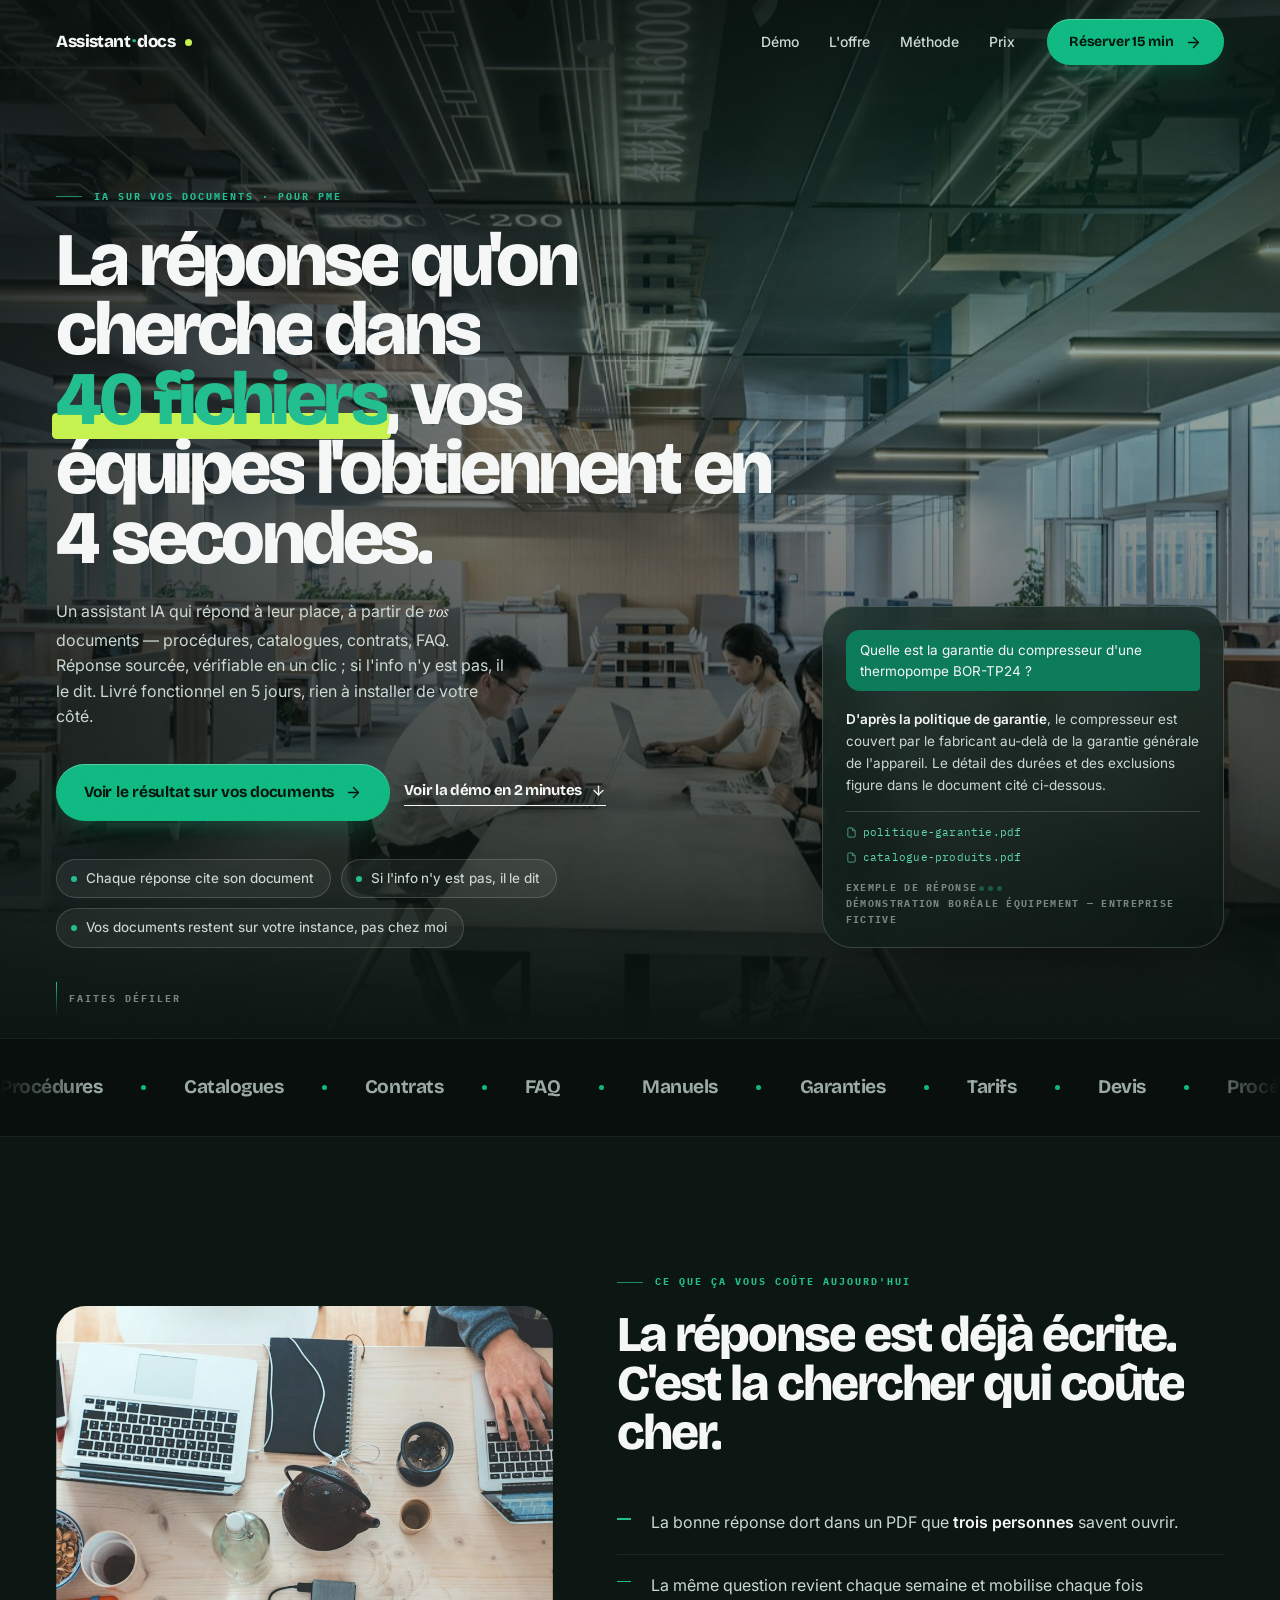
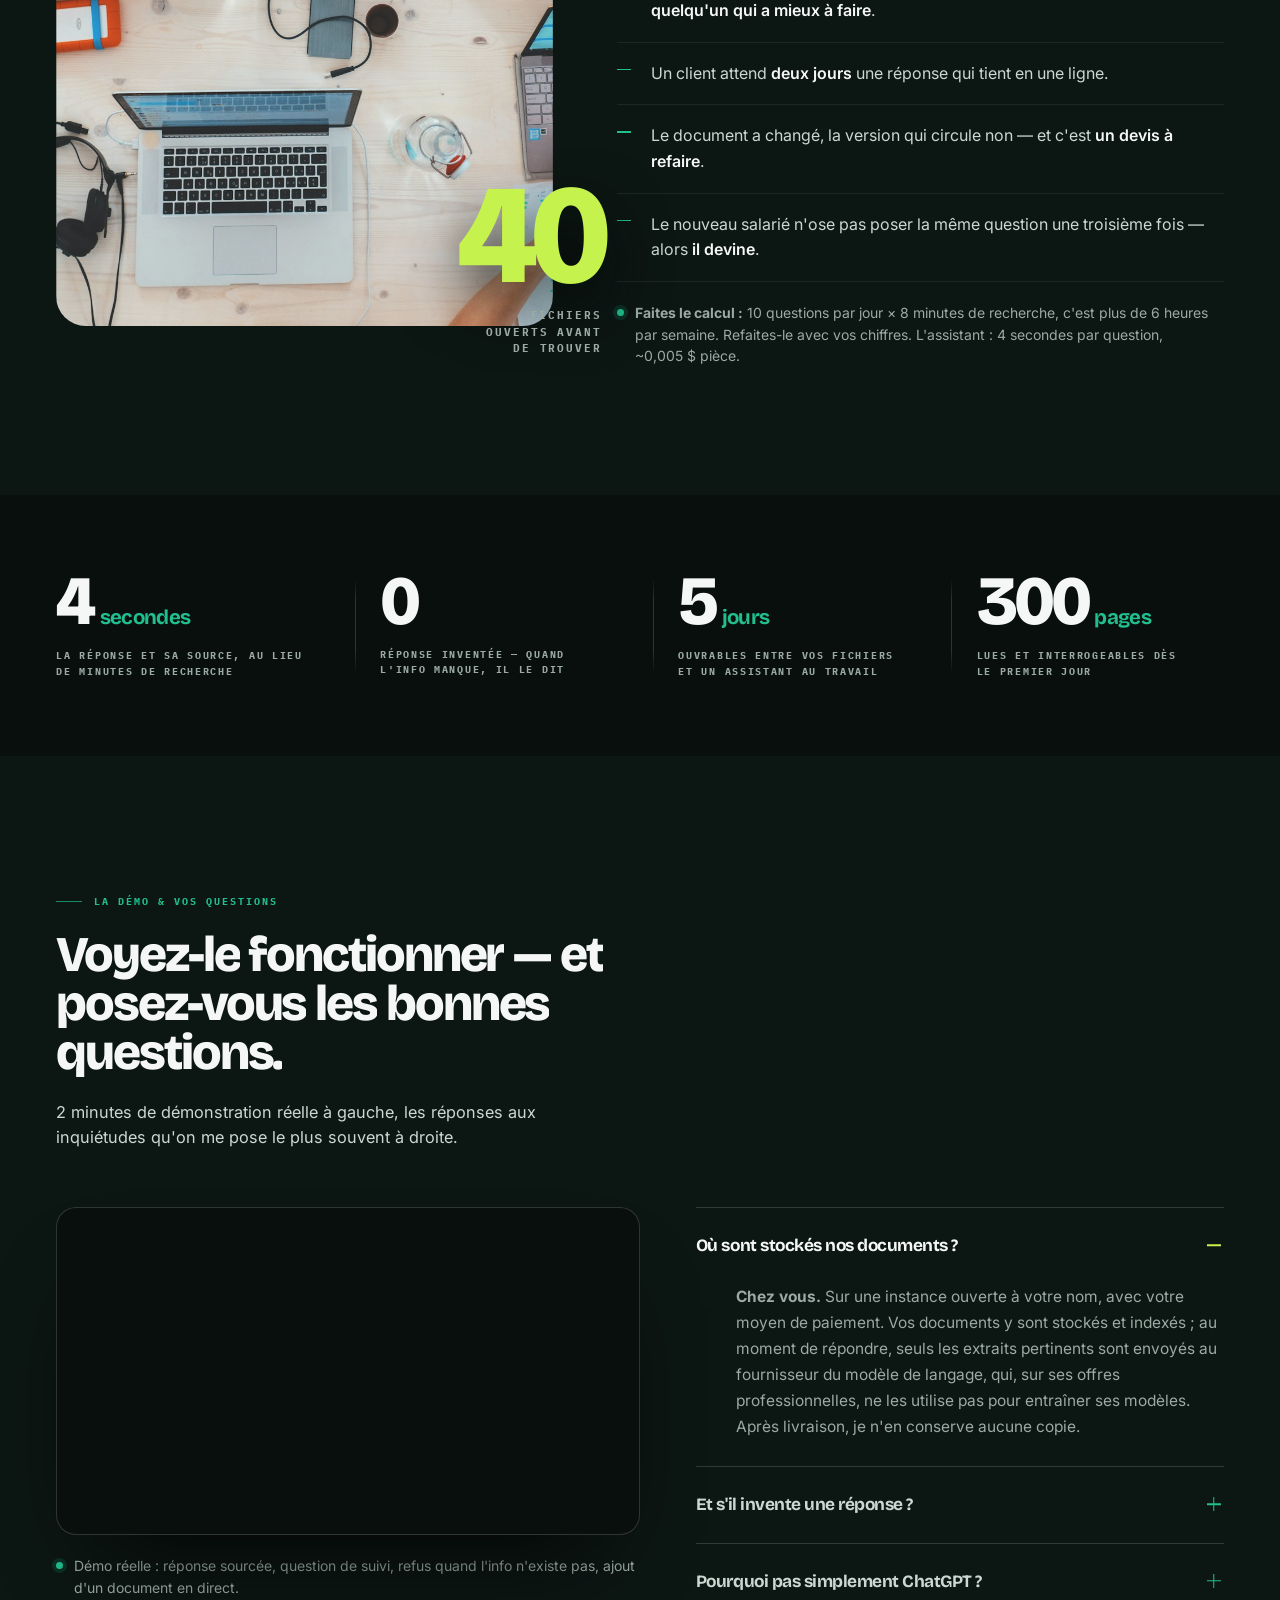
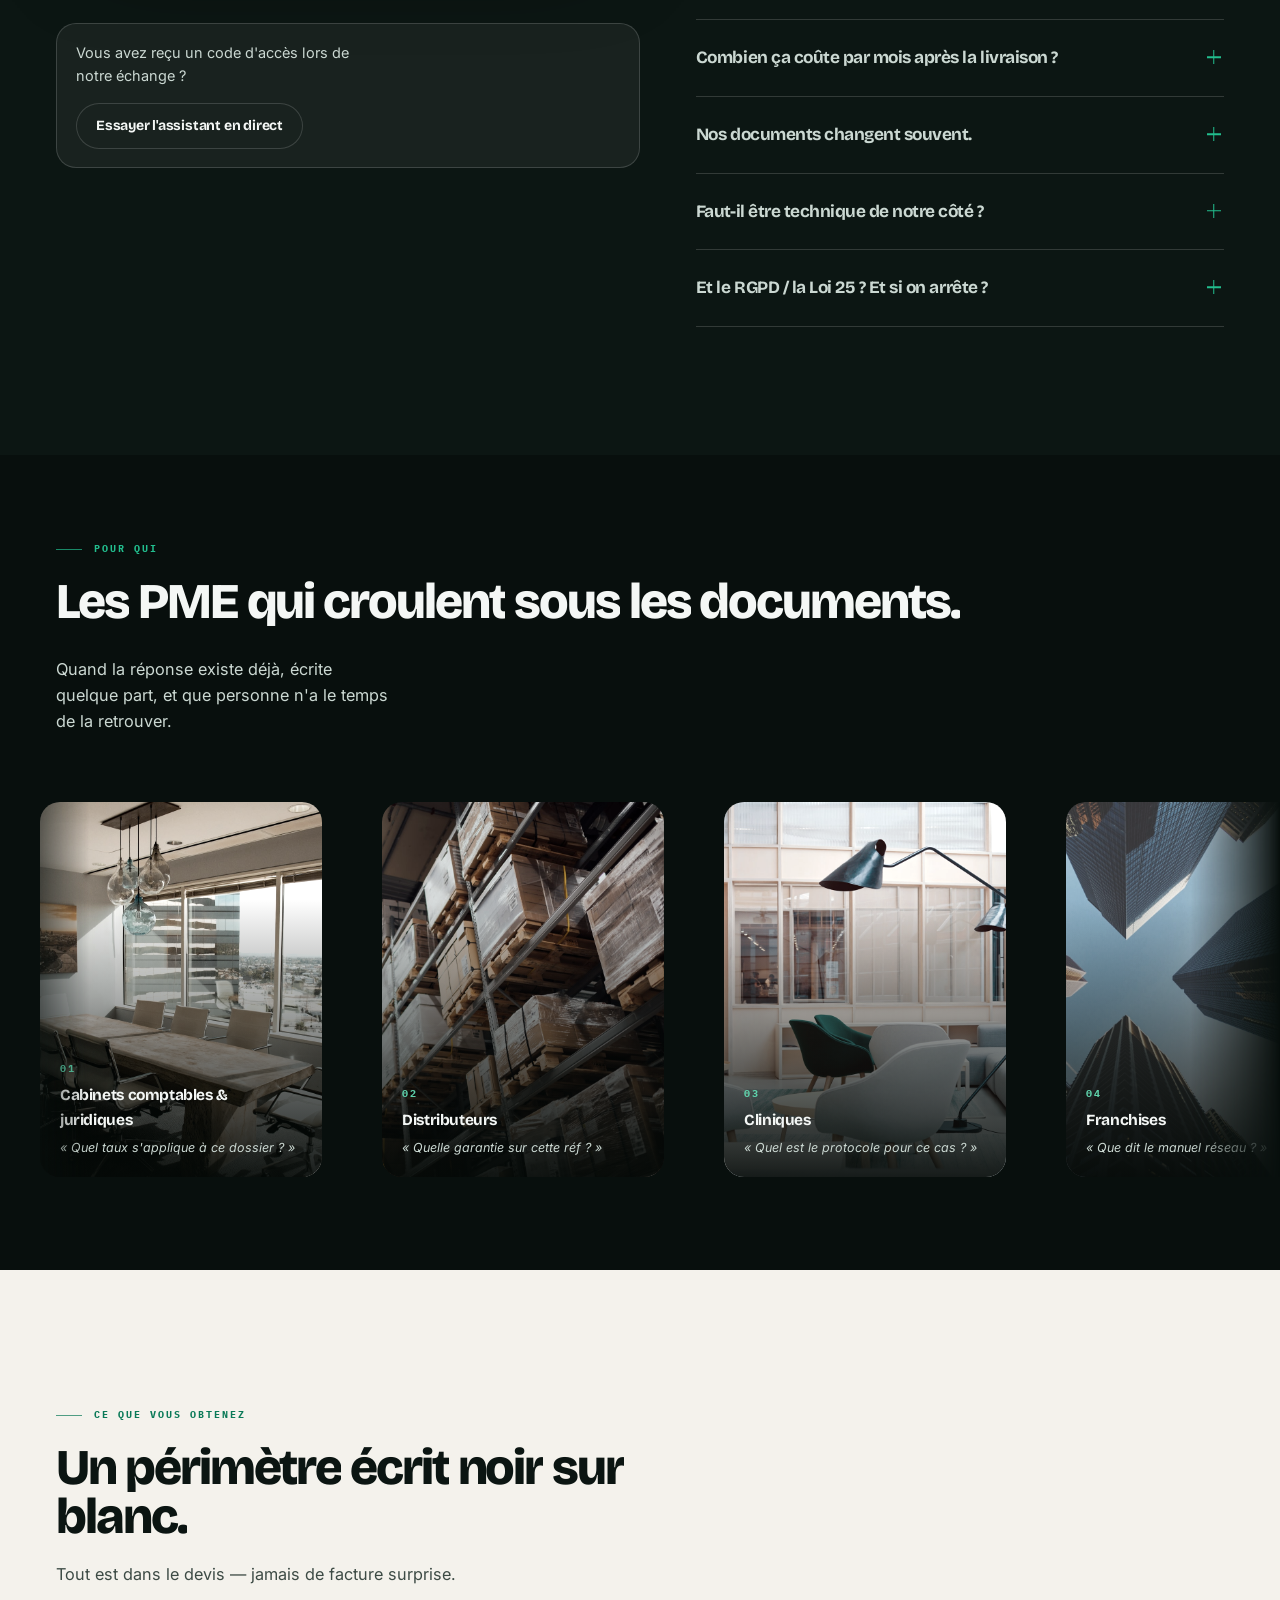
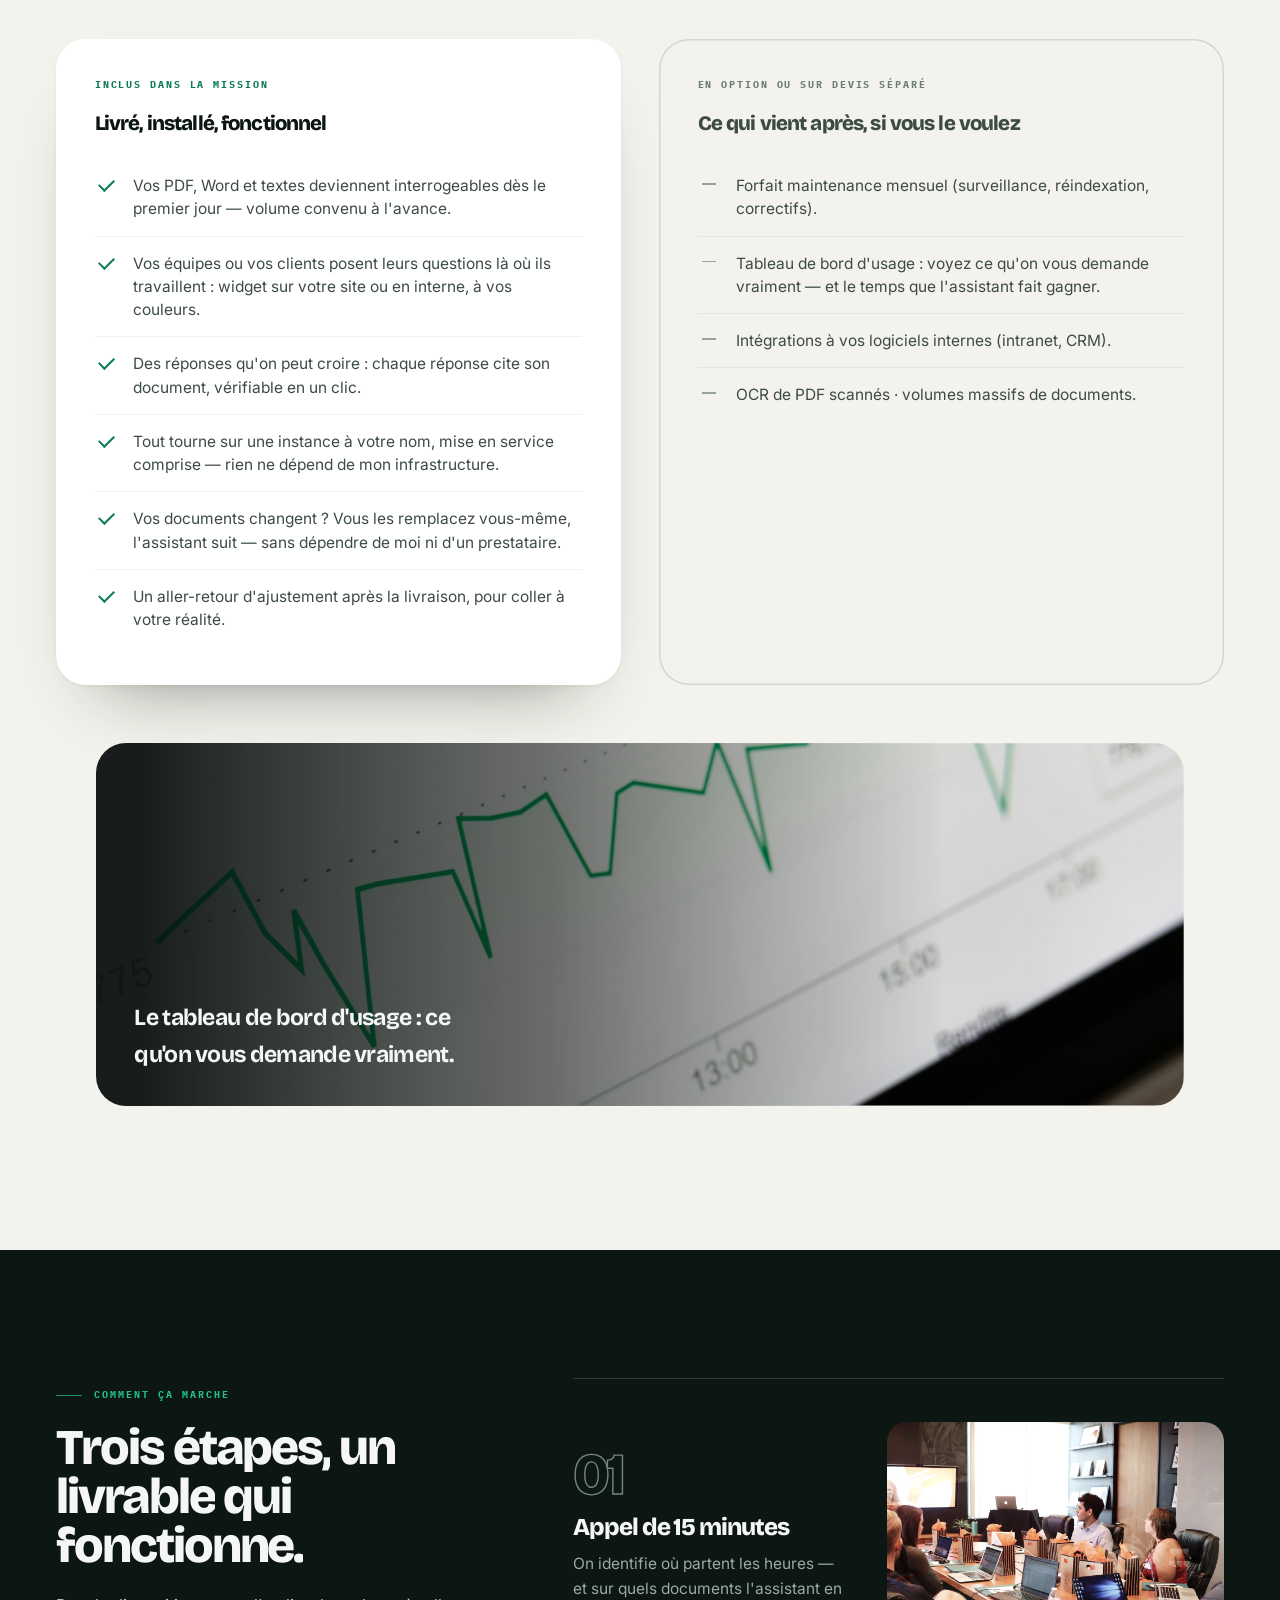
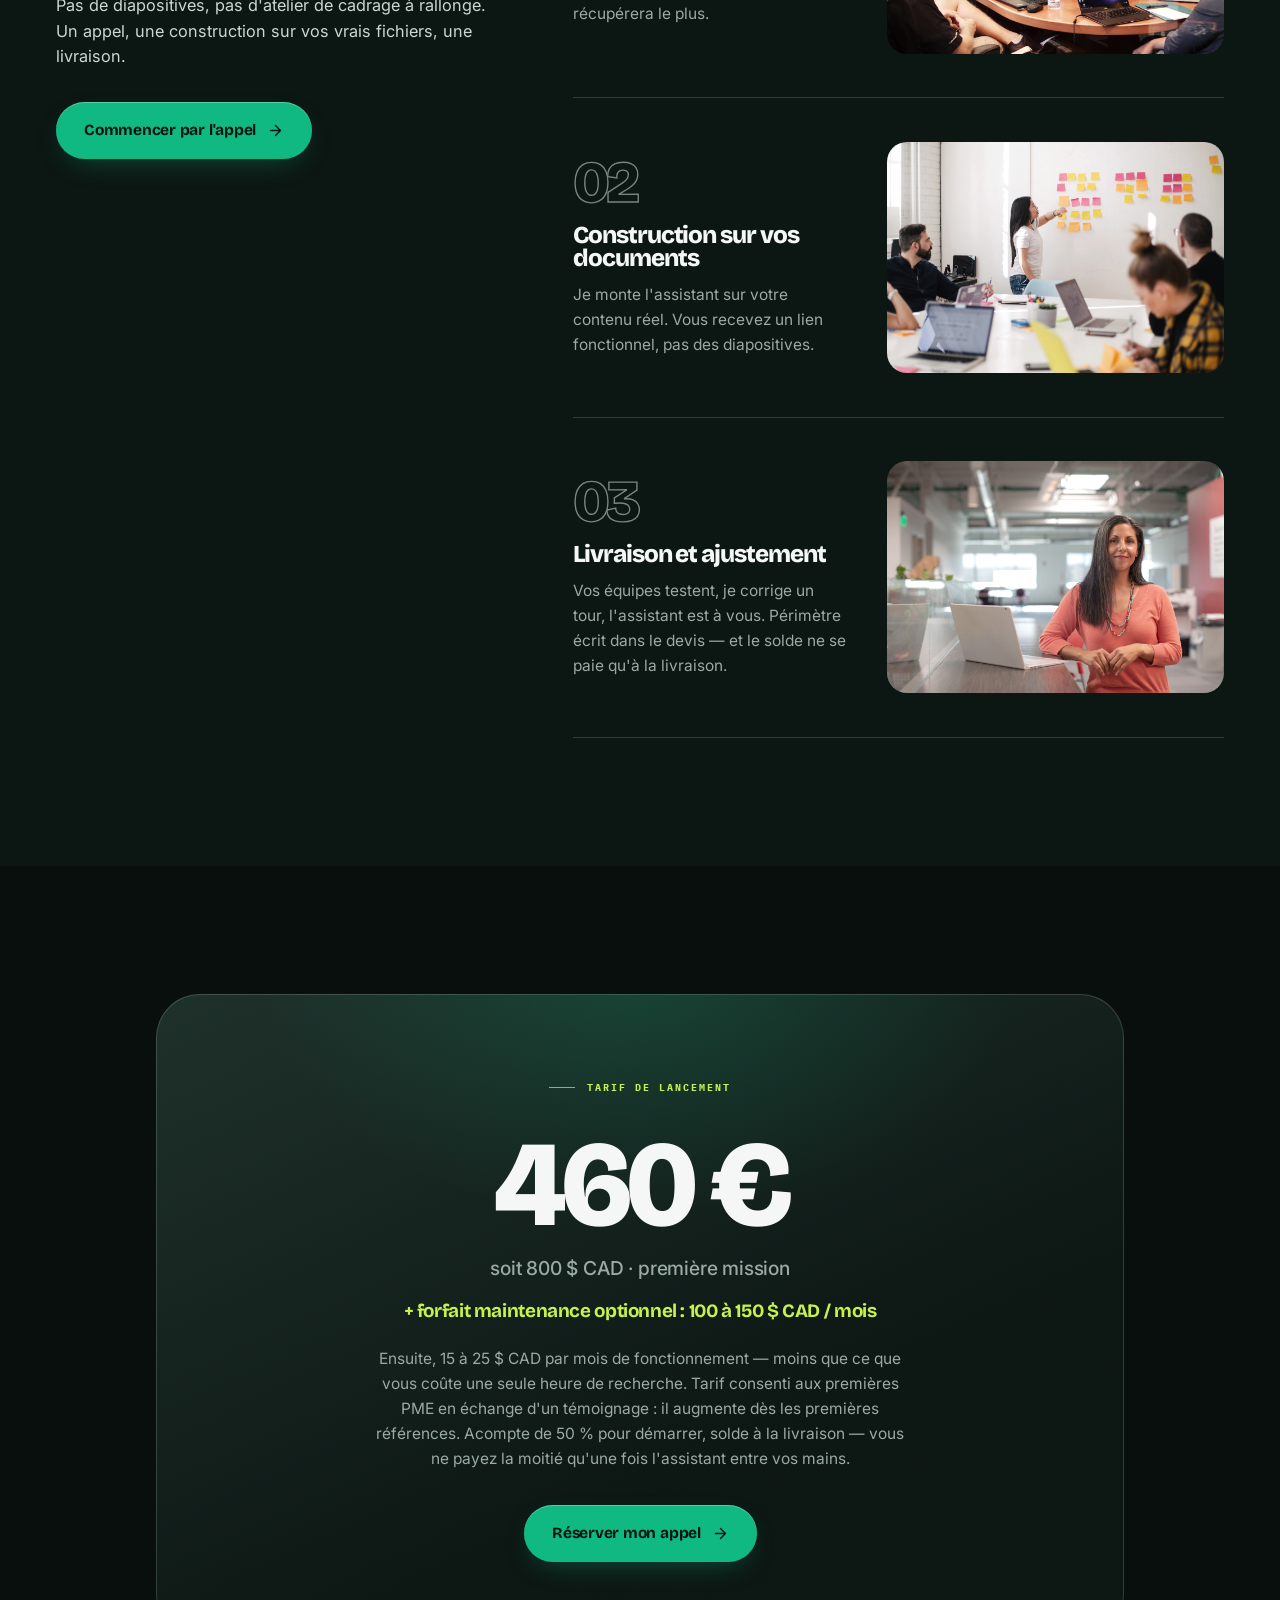
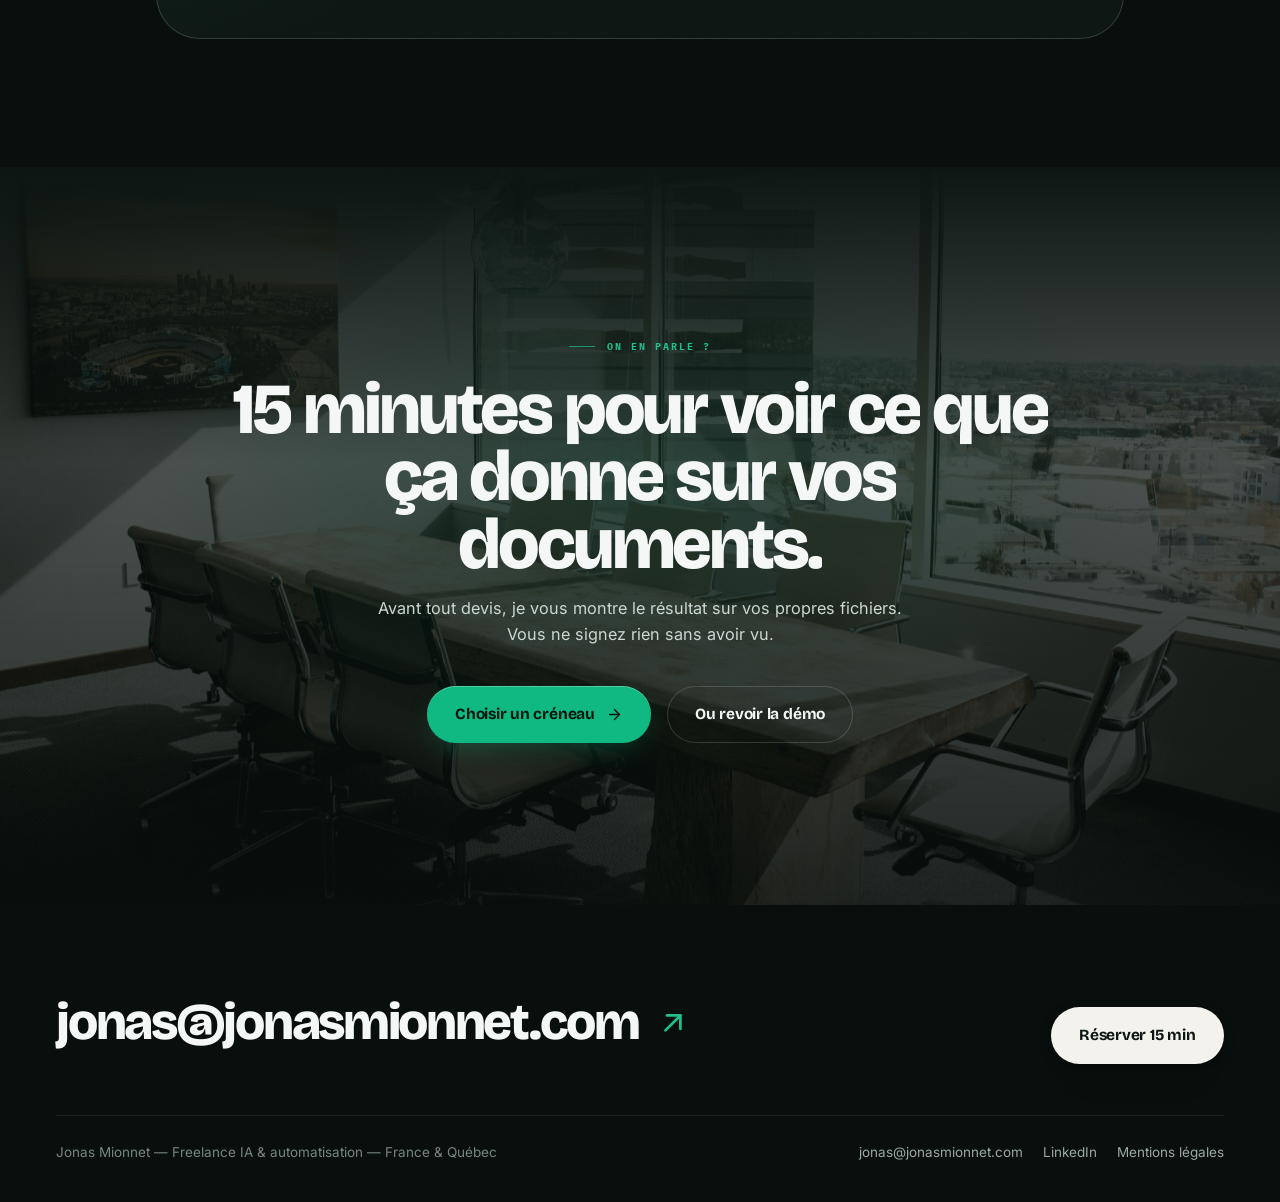
==== commit 5ec9fb36: "index" ====
--- a/marketing/index.html
+++ b/marketing/index.html
@@ -1,776 +1,934 @@
 <!DOCTYPE html>
 <html lang="fr">
 <head>
-<meta charset="utf-8">
-<meta name="viewport" content="width=device-width, initial-scale=1">
-<title>Assistant IA sur vos documents — Jonas Mionnet</title>
-<meta name="description" content="Un assistant qui répond aux questions de vos équipes à partir de vos propres documents, en citant ses sources. Livré en 5 jours ouvrables, 2 500 €.">
-<link rel="canonical" href="https://jonasmionnet.com/">
-<meta name="theme-color" content="#1b2a4a">
+<meta charset="UTF-8">
+<meta name="viewport" content="width=device-width, initial-scale=1.0">
+<meta name="description" content="Vos équipes perdent des heures à chercher dans les PDF. Un assistant IA répond à leur place, à partir de vos documents : 4 secondes, source citée, 0 invention. Livré en 5 jours.">
+<meta property="og:title" content="Assistant IA sur vos documents — la réponse en 4 secondes, source citée">
+<meta property="og:description" content="Vos équipes perdent des heures à chercher dans les PDF. Réponse en 4 secondes, source citée, 0 invention. Démo en 2 minutes.">
 <meta property="og:type" content="website">
-<meta property="og:url" content="https://jonasmionnet.com/">
-<meta property="og:locale" content="fr_FR">
-<meta property="og:site_name" content="Jonas Mionnet — assistants documentaires">
-<meta property="og:title" content="Vos équipes cherchent dans les fichiers. L'assistant, lui, a déjà lu.">
-<meta property="og:description" content="Un assistant qui répond aux questions de vos équipes à partir de vos propres documents, en citant ses sources. Quand l'information n'y est pas, il le dit. Livré en 5 jours ouvrables, 2 500 €.">
-<meta property="og:image" content="https://jonasmionnet.com/partage.png">
-<meta property="og:image:width" content="1200">
-<meta property="og:image:height" content="630">
-<meta property="og:image:alt" content="Assistant documentaire pour PME — réponse sourcée à partir de vos documents.">
-<meta name="twitter:card" content="summary_large_image">
-<meta name="twitter:title" content="Vos équipes cherchent dans les fichiers. L'assistant, lui, a déjà lu.">
-<meta name="twitter:description" content="Un assistant qui répond à partir de vos propres documents, en citant ses sources. Livré en 5 jours ouvrables, 2 500 €.">
-<meta name="twitter:image" content="https://jonasmionnet.com/partage.png">
-<link rel="icon" href="data:image/svg+xml,%3Csvg xmlns='http://www.w3.org/2000/svg' viewBox='0 0 64 64'%3E%3Crect width='64' height='64' rx='13' fill='%231b2a4a'/%3E%3Cpath d='M18 20h20M18 30h28M18 40h16' stroke='%23fff' stroke-width='5' stroke-linecap='round'/%3E%3Ccircle cx='42' cy='42' r='9' fill='none' stroke='%2372a7cd' stroke-width='4.5'/%3E%3Cpath d='M49 49l6 6' stroke='%2372a7cd' stroke-width='4.5' stroke-linecap='round'/%3E%3C/svg%3E">
-<script type="application/ld+json">
-{"@context":"https://schema.org","@type":"ProfessionalService",
-"name":"Jonas Mionnet — assistants documentaires",
-"description":"Conception et exploitation d'assistants documentaires pour PME : l'assistant répond aux questions des équipes à partir des documents de l'entreprise, en citant ses sources.",
-"url":"https://jonasmionnet.com/","email":"jonas@jonasmionnet.com",
-"areaServed":{"@type":"Country","name":"France"},
-"founder":{"@type":"Person","name":"Jonas Mionnet","url":"https://www.linkedin.com/in/jonas-mionnet-5339012a0"},
-"offers":{"@type":"Offer","name":"Mise en place d'un assistant documentaire",
-"price":"2500","priceCurrency":"EUR",
-"description":"Conception, ingestion des documents, recette de livraison d'au moins 20 questions, prise en main. Abonnement de service 149 € par mois."}}
-</script>
+<meta name="theme-color" content="#070D0B">
+<title>Assistant IA sur vos documents — la réponse en 4 secondes, source citée</title>
 <link rel="preconnect" href="https://fonts.googleapis.com">
 <link rel="preconnect" href="https://fonts.gstatic.com" crossorigin>
-<link href="https://fonts.googleapis.com/css2?family=Inter:wght@400;500;600;700&display=swap" rel="stylesheet">
+<link href="https://fonts.googleapis.com/css2?family=Bricolage+Grotesque:opsz,wght@12..96,500;12..96,600;12..96,700;12..96,800&family=IBM+Plex+Mono:wght@400;500;600;700&family=Inter:wght@400;450;500;600;700&family=Newsreader:ital,opsz,wght@0,6..72,400;0,6..72,500;1,6..72,400;1,6..72,500&display=swap" rel="stylesheet">
+<link rel="stylesheet" href="da.css">
 <style>
-:root{
-  --encre:#1b2a4a; --texte:#22262e; --gris:#5a6270; --gris-c:#8a919c;
-  --ligne:#dfe3ea; --fond:#f6f7f9; --blanc:#fff; --accent:#1b5e8f;
-  --max:1080px;
-}
-*{box-sizing:border-box;margin:0;padding:0}
-html{scroll-behavior:smooth}
-body{
-  font-family:Inter,-apple-system,BlinkMacSystemFont,"Segoe UI",Roboto,sans-serif;
-  color:var(--texte);background:var(--blanc);
-  font-size:17px;line-height:1.65;-webkit-font-smoothing:antialiased;
-}
-.enveloppe{max-width:var(--max);margin:0 auto;padding:0 24px}
-section{padding:76px 0;border-top:1px solid var(--ligne)}
-section:first-of-type{border-top:0}
-h1,h2,h3{color:var(--encre);line-height:1.25;font-weight:700;letter-spacing:-.015em}
-h1{font-size:clamp(29px,4.2vw,42px);margin-bottom:20px}
-h2{font-size:clamp(23px,3vw,30px);margin-bottom:14px}
-h3{font-size:18px;margin-bottom:8px}
-p{margin-bottom:16px;max-width:66ch}
-a{color:var(--accent)}
-.chapeau{font-size:13px;font-weight:600;letter-spacing:.09em;text-transform:uppercase;
-  color:var(--gris-c);margin-bottom:12px}
-.intro{font-size:18px;color:var(--gris);margin-bottom:34px;max-width:64ch}
-.note{font-size:14px;color:var(--gris);}
-
-/* --- en-tête --- */
-header{position:sticky;top:0;z-index:60;background:rgba(255,255,255,.96);
-  border-bottom:1px solid var(--ligne);backdrop-filter:saturate(180%) blur(6px)}
-.barre{display:flex;align-items:center;justify-content:space-between;
-  height:62px;max-width:var(--max);margin:0 auto;padding:0 24px}
-.marque{font-weight:700;color:var(--encre);text-decoration:none;font-size:16px}
-.marque span{color:var(--gris-c);font-weight:500}
-nav{display:flex;gap:26px;align-items:center}
-nav a{color:var(--gris);text-decoration:none;font-size:15px;font-weight:500}
-nav a:hover{color:var(--encre)}
-@media(max-width:760px){nav a:not(.bouton):not(.garder){display:none}.marque span{display:none}
-  nav{gap:16px}
-  .barre{height:56px;padding:0 16px}.enveloppe{padding:0 16px}.bouton{padding:9px 14px;font-size:14px}}
-@media(max-width:430px){nav a.garder{display:none}}
-
-/* --- accessibilité --- */
-.saut{position:absolute;left:-9999px;top:0;background:var(--encre);color:#fff;
-  padding:10px 16px;z-index:200;border-radius:0 0 5px 0}
-.saut:focus{left:0}
-a:focus-visible,button:focus-visible,summary:focus-visible,input:focus-visible{
-  outline:2px solid var(--accent);outline-offset:3px;border-radius:3px}
-
-/* --- bande secteurs --- */
-.secteurs{border:1px solid var(--ligne);border-radius:8px;padding:18px 22px;margin-top:26px;
-  background:var(--fond)}
-.secteurs p{margin:0;font-size:15.5px;color:var(--gris);max-width:none}
-.secteurs b{color:var(--encre);font-weight:600}
-
-/* --- bloc auteur --- */
-.auteur{display:flex;gap:22px;align-items:flex-start;flex-wrap:wrap;
-  border:1px solid var(--ligne);border-radius:8px;padding:24px}
-.auteur .portrait{width:96px;height:96px;flex:none;border-radius:50%;object-fit:cover;
-  border:1px solid var(--ligne);background:var(--fond);display:block}
-.auteur .texte{flex:1 1 320px;min-width:0}
-.auteur.sans-photo .portrait{display:none}
-.auteur p:last-child{margin-bottom:0}
-
-/* --- boutons --- */
-.bouton{display:inline-block;background:var(--encre);color:#fff;text-decoration:none;
-  padding:11px 20px;border-radius:5px;font-size:15px;font-weight:600;border:0;cursor:pointer;
-  font-family:inherit}
-.bouton:hover{background:#26375c}
-.bouton.creux{background:transparent;color:var(--encre);border:1px solid var(--ligne)}
-.bouton.creux:hover{background:var(--fond)}
-.boutons{display:flex;gap:12px;flex-wrap:wrap;margin-top:8px}
-
-/* --- accroche --- */
-.accroche{padding:60px 0 66px}
-.accroche-grille{display:grid;grid-template-columns:1.05fr .95fr;gap:52px;align-items:start}
-@media(max-width:880px){.accroche-grille{grid-template-columns:1fr;gap:36px}}
-.garanties{list-style:none;margin-top:28px;border-top:1px solid var(--ligne);padding-top:18px}
-.garanties li{font-size:15px;color:var(--gris);padding:5px 0 5px 20px;position:relative}
-.garanties li::before{content:"";position:absolute;left:0;top:14px;width:8px;height:1px;
-  background:var(--gris-c)}
-
-/* --- carte d'exemple --- */
-.echange{border:1px solid var(--ligne);border-radius:8px;overflow:hidden;background:var(--blanc)}
-.echange-tete{background:var(--fond);border-bottom:1px solid var(--ligne);
-  padding:9px 16px;font-size:12.5px;color:var(--gris);display:flex;justify-content:space-between}
-.echange-corps{padding:18px 16px}
-.q{font-weight:600;color:var(--encre);font-size:15.5px;margin-bottom:12px}
-.r{font-size:15px;color:var(--texte);margin-bottom:14px}
-.sources{display:flex;gap:8px;flex-wrap:wrap;border-top:1px solid var(--ligne);padding-top:12px}
-.src{font-size:12.5px;background:var(--fond);border:1px solid var(--ligne);
-  border-radius:4px;padding:4px 9px;color:var(--gris)}
-.refus{color:var(--gris);font-style:italic}
-
-/* --- listes de constat --- */
-.constats{list-style:none;margin:6px 0 22px;max-width:70ch}
-.constats li{padding:11px 0 11px 0;border-bottom:1px solid var(--ligne);font-size:16px}
-.constats li:first-child{border-top:1px solid var(--ligne)}
-
-/* --- calculateur --- */
-.calc{display:grid;grid-template-columns:1fr 1fr;gap:34px;align-items:start}
-@media(max-width:880px){.calc{grid-template-columns:1fr}}
-.champs{border:1px solid var(--ligne);border-radius:8px;padding:22px}
-.champ{margin-bottom:18px}
-.champ:last-child{margin-bottom:0}
-.champ label{display:block;font-size:14.5px;font-weight:500;margin-bottom:7px;color:var(--texte)}
-.champ .val{float:right;font-weight:700;color:var(--encre);font-variant-numeric:tabular-nums}
-input[type=range]{width:100%;accent-color:var(--encre);height:22px}
-.resultat{border:1px solid var(--ligne);border-radius:8px;padding:22px;background:var(--fond)}
-.chiffre{font-size:38px;font-weight:700;color:var(--encre);line-height:1.1;
-  font-variant-numeric:tabular-nums;letter-spacing:-.02em}
-.chiffre-sous{font-size:14.5px;color:var(--gris);margin-bottom:22px}
-.ligne-res{display:flex;justify-content:space-between;gap:14px;font-size:15px;
-  padding:9px 0;border-top:1px solid var(--ligne)}
-.ligne-res b{font-variant-numeric:tabular-nums;color:var(--encre)}
-.verdict{margin-top:16px;padding-top:14px;border-top:2px solid var(--encre);
-  font-size:15.5px;color:var(--encre)}
-
-/* --- exemples --- */
-.exemples{display:grid;grid-template-columns:1fr 1fr;gap:26px}
-@media(max-width:880px){.exemples{grid-template-columns:1fr}}
-.exemple{border:1px solid var(--ligne);border-radius:8px;padding:24px}
-.exemple h3{margin-bottom:4px}
-.metier{font-size:13.5px;color:var(--gris-c);margin-bottom:16px}
-.exemple .paire{border-top:1px solid var(--ligne);padding-top:13px;margin-top:13px}
-.exemple .paire:first-of-type{border-top:0;padding-top:0;margin-top:0}
-.exemple .pq{font-weight:600;font-size:14.5px;color:var(--encre);margin-bottom:5px}
-.exemple .pr{font-size:14.5px;color:var(--gris);margin:0}
-
-/* --- étapes --- */
-.etapes{display:grid;grid-template-columns:repeat(3,1fr);gap:26px;margin-top:8px}
-@media(max-width:760px){.etapes{grid-template-columns:1fr}}
-.etape{border-top:2px solid var(--encre);padding-top:14px}
-.etape .num{font-size:13px;font-weight:700;color:var(--gris-c);margin-bottom:6px}
-.etape p{font-size:15px;color:var(--gris);margin:0}
-
-/* --- prix --- */
-.prix-grille{display:grid;grid-template-columns:1.15fr .85fr;gap:34px;align-items:start}
-@media(max-width:880px){.prix-grille{grid-template-columns:1fr}}
-.tarif{border:1px solid var(--ligne);border-radius:8px;overflow:hidden}
-.tarif-ligne{display:flex;justify-content:space-between;gap:16px;padding:15px 20px;
-  border-bottom:1px solid var(--ligne);font-size:15.5px}
-.tarif-ligne:last-child{border-bottom:0}
-.tarif-ligne b{white-space:nowrap;color:var(--encre);font-size:16px}
-.tarif-ligne .det{font-size:13.5px;color:var(--gris);display:block;margin-top:3px}
-.tarif-tete{background:var(--encre);color:#fff;padding:13px 20px;font-size:14px;font-weight:600}
-.inclus{list-style:none}
-.inclus li{padding:9px 0 9px 22px;border-bottom:1px solid var(--ligne);
-  font-size:15.5px;position:relative}
-.inclus li::before{content:"✓";position:absolute;left:0;color:var(--accent);font-weight:700}
-
-/* --- questions --- */
-details{border-bottom:1px solid var(--ligne)}
-summary{padding:15px 0;cursor:pointer;font-weight:600;color:var(--encre);font-size:16px;
-  list-style:none;display:flex;justify-content:space-between;gap:16px}
-summary::-webkit-details-marker{display:none}
-summary::after{content:"+";color:var(--gris-c);font-weight:400;font-size:20px;line-height:1;flex:none}
-summary>span{flex:1 1 auto}
-details[open] summary::after{content:"–"}
-details p{padding:0 0 16px;color:var(--gris);font-size:15.5px}
-
-/* --- final --- */
-.final{background:var(--fond)}
-footer{border-top:1px solid var(--ligne);padding:28px 0;font-size:14px;color:var(--gris)}
-.pied{display:flex;justify-content:space-between;gap:16px;flex-wrap:wrap}
-footer a{color:var(--gris)}
-
-/* --- fenêtre code démo --- */
-.voile{position:fixed;inset:0;background:rgba(20,24,32,.5);display:none;
-  align-items:center;justify-content:center;z-index:100;padding:20px}
-.voile.ouvert{display:flex}
-.fenetre{background:#fff;border-radius:9px;padding:26px;max-width:420px;width:100%}
-.fenetre h3{margin-bottom:8px}
-.fenetre p{font-size:14.5px;color:var(--gris)}
-.fenetre input[type=password]{width:100%;padding:10px 12px;border:1px solid var(--ligne);
-  border-radius:5px;font-size:15px;font-family:inherit;margin-bottom:12px}
-.err{color:#b3261e;font-size:14px;min-height:20px}
+  /* =========================================================================
+     Page de l'offre — composition propre à cette page.
+     Le vocabulaire commun (jetons, boutons, révélations) vit dans da.css.
+     ========================================================================= */
+  html{scroll-behavior:smooth;}
+  body{background:var(--ink-900);}
+
+  /* ---------------------------------------------------------------- NAV --- */
+  .nav{position:fixed;top:0;left:0;right:0;z-index:300;
+    transition:transform .6s var(--e),background .6s var(--e),backdrop-filter .6s var(--e);}
+  .nav.is-stuck{background:rgba(12,22,19,.78);
+    -webkit-backdrop-filter:blur(18px) saturate(1.5);backdrop-filter:blur(18px) saturate(1.5);
+    box-shadow:0 1px 0 var(--rule-ink-2);}
+  .nav.is-hidden{transform:translateY(-102%);}
+  .nav__in{display:flex;align-items:center;gap:26px;
+    height:clamp(64px,7vw,84px);max-width:var(--maxw);margin:0 auto;
+    padding-left:var(--gut);padding-right:var(--gut);}
+  .brand{display:flex;align-items:baseline;gap:2px;font-family:var(--disp);font-weight:800;
+    font-size:17px;letter-spacing:-.035em;color:var(--on-ink);}
+  .brand i{font-style:normal;color:var(--sig-400);}
+  .brand__dot{width:7px;height:7px;border-radius:50%;background:var(--lime);
+    margin-left:8px;align-self:center;animation:pulse 2.6s var(--e) infinite;}
+  @keyframes pulse{0%,100%{opacity:1;transform:scale(1);}50%{opacity:.35;transform:scale(.72);}}
+  .nav__links{display:flex;gap:30px;margin-left:auto;}
+  .nav__links a{position:relative;font-size:14px;font-weight:500;color:var(--on-ink-2);
+    padding:6px 0;transition:color .3s var(--e);}
+  .nav__links a::after{content:"";position:absolute;left:0;right:0;bottom:0;height:1px;
+    background:var(--sig-400);transform:scaleX(0);transform-origin:right;
+    transition:transform .45s var(--e);}
+  .nav__links a:hover{color:var(--on-ink);}
+  .nav__links a:hover::after{transform:scaleX(1);transform-origin:left;}
+  .nav__cta{margin-left:6px;padding:12px 22px;font-size:14px;}
+  .burger{display:none;margin-left:auto;width:44px;height:44px;border:none;background:none;
+    cursor:pointer;position:relative;}
+  .burger i{position:absolute;left:11px;right:11px;height:1.5px;background:var(--on-ink);
+    transition:transform .5s var(--e),opacity .3s var(--e);}
+  .burger i:nth-child(1){top:18px;} .burger i:nth-child(2){top:25px;}
+  .nav.is-open .burger i:nth-child(1){transform:translateY(3.5px) rotate(45deg);}
+  .nav.is-open .burger i:nth-child(2){transform:translateY(-3.5px) rotate(-45deg);}
+
+  .menu{position:fixed;inset:0;z-index:290;background:var(--ink-950);
+    display:flex;flex-direction:column;justify-content:center;gap:6px;
+    padding:0 var(--gut);clip-path:inset(0 0 100% 0);visibility:hidden;
+    transition:clip-path .8s var(--e),visibility 0s linear .8s;}
+  .menu.is-open{clip-path:inset(0 0 0 0);visibility:visible;transition:clip-path .8s var(--e);}
+  .menu a{font-family:var(--disp);font-weight:800;font-size:clamp(2rem,9vw,3.4rem);
+    letter-spacing:-.05em;color:var(--on-ink);padding:8px 0;
+    opacity:0;transform:translateY(28px);transition:opacity .6s var(--e),transform .7s var(--e);}
+  .menu.is-open a{opacity:1;transform:none;}
+  .menu.is-open a:nth-child(1){transition-delay:.14s;}
+  .menu.is-open a:nth-child(2){transition-delay:.2s;}
+  .menu.is-open a:nth-child(3){transition-delay:.26s;}
+  .menu.is-open a:nth-child(4){transition-delay:.32s;}
+  .menu.is-open a:nth-child(5){transition-delay:.38s;}
+  .menu a:hover{color:var(--sig-400);}
+  .menu__foot{margin-top:44px;font:var(--t-micro);letter-spacing:.16em;text-transform:uppercase;
+    color:var(--on-ink-4);}
+
+  /* --------------------------------------------------------------- HERO --- */
+  .hero{position:relative;min-height:100svh;display:flex;align-items:flex-end;
+    overflow:hidden;padding-bottom:clamp(40px,7vw,90px);padding-top:clamp(110px,14vw,180px);}
+  .hero__bg{position:absolute;inset:-14% 0 -14% 0;z-index:0;}
+  .hero__bg img{width:100%;height:100%;object-fit:cover;
+    filter:saturate(.78) contrast(1.04) brightness(1.12);}
+  /* Le voile éclaire la photo au lieu de l'éteindre : on doit distinguer
+     l'espace derrière le titre, pas deviner un aplat noir. */
+  .hero__veil{position:absolute;inset:0;z-index:1;pointer-events:none;
+    background:
+      linear-gradient(180deg,rgba(8,15,13,.82) 0%,rgba(8,15,13,.34) 34%,rgba(8,15,13,.66) 74%,var(--ink-900) 100%),
+      linear-gradient(100deg,rgba(8,15,13,.72) 4%,rgba(8,15,13,.2) 44%,transparent 72%),
+      radial-gradient(90% 70% at 82% 12%,rgba(16,185,129,.3),transparent 62%),
+      radial-gradient(70% 60% at 8% 96%,rgba(198,242,78,.14),transparent 60%);}
+  .hero__in{position:relative;z-index:2;width:100%;}
+  .hero__grid{display:grid;grid-template-columns:minmax(0,1.28fr) minmax(0,.72fr);
+    gap:clamp(28px,4vw,64px);align-items:end;}
+  .hero h1{font-size:clamp(2.4rem,5.9vw,5.9rem);line-height:.92;letter-spacing:-.05em;
+    margin:0 0 26px;max-width:16ch;}
+  .hero h1 .thin{font-weight:500;color:var(--on-ink-2);}
+  .hero__lead{max-width:46ch;color:var(--on-ink-2);font-size:clamp(1rem,1.2vw,1.22rem);
+    line-height:1.6;margin-bottom:34px;}
+  .hero__lead em{font-family:var(--serif);font-style:italic;color:var(--on-ink);
+    font-size:1.08em;}
+  .hero__cta{display:flex;gap:14px;flex-wrap:wrap;align-items:center;}
+  .hero__pills{display:flex;flex-wrap:wrap;gap:10px;margin-top:38px;}
+  /* Ce sont des PHRASES, pas des étiquettes : capitales et monospace les
+     faisaient lire comme une fiche technique. */
+  .hero__pills .pill{font:450 13.5px/1.45 var(--ui);letter-spacing:-.005em;
+    text-transform:none;color:var(--on-ink-2);padding:10px 17px 10px 15px;}
+  .hero__cue{position:absolute;left:var(--gut);bottom:22px;z-index:3;display:flex;
+    align-items:center;gap:12px;font:var(--t-micro);letter-spacing:.2em;text-transform:uppercase;
+    color:var(--on-ink-4);}
+  .hero__cue i{display:block;width:1px;height:34px;background:linear-gradient(var(--sig-400),transparent);
+    animation:cue 2.2s var(--e) infinite;transform-origin:top;}
+  @keyframes cue{0%{transform:scaleY(0);}45%{transform:scaleY(1);}100%{transform:scaleY(0);transform-origin:bottom;}}
+
+  /* Aperçu de réponse : la promesse du produit, montrée plutôt qu'écrite. */
+  .peek{position:relative;border-radius:var(--r-lg);padding:24px 24px 20px;
+    background:linear-gradient(160deg,rgba(30,48,42,.82),rgba(12,22,19,.76));
+    -webkit-backdrop-filter:blur(20px) saturate(1.3);backdrop-filter:blur(20px) saturate(1.3);
+    box-shadow:inset 0 0 0 1px rgba(244,247,245,.17),0 40px 90px -50px #000;
+    animation:float 7s ease-in-out infinite;}
+  @keyframes float{0%,100%{transform:translateY(0);}50%{transform:translateY(-10px);}}
+  .peek__q{display:flex;gap:11px;align-items:flex-start;margin-bottom:18px;}
+  .peek__q span{font-size:13.5px;line-height:1.5;color:var(--on-ink);
+    background:var(--sig-600);padding:10px 14px;border-radius:14px 14px 4px 14px;}
+  .peek__a{font-size:13.5px;line-height:1.62;color:var(--on-ink-2);}
+  .peek__a b{color:var(--on-ink);font-weight:600;}
+  .peek__src{margin-top:15px;padding-top:12px;display:flex;flex-wrap:wrap;gap:8px;
+    border-top:1px solid var(--rule-ink);}
+  .peek__chip{display:inline-flex;align-items:center;gap:6px;font-family:var(--mono);
+    font-size:10.5px;color:var(--sig-300);letter-spacing:.02em;}
+  .peek__chip svg{width:11px;height:11px;stroke:currentColor;fill:none;stroke-width:2;opacity:.7;}
+  .peek__cap{margin-top:14px;font:var(--t-micro);letter-spacing:.13em;text-transform:uppercase;
+    color:var(--on-ink-4);line-height:1.6;}
+  .peek__dots{display:inline-flex;gap:4px;align-items:center;margin-left:2px;}
+  .peek__dots i{width:5px;height:5px;border-radius:50%;background:var(--sig-400);opacity:.35;
+    animation:blink 1.3s infinite;}
+  .peek__dots i:nth-child(2){animation-delay:.16s;} .peek__dots i:nth-child(3){animation-delay:.32s;}
+  @keyframes blink{0%,100%{opacity:.25;}50%{opacity:1;}}
+
+  /* ------------------------------------------------------------ MARQUEE --- */
+  .band-mq{padding:clamp(22px,2.6vw,34px) 0;border-top:1px solid var(--rule-ink-2);
+    border-bottom:1px solid var(--rule-ink-2);background:var(--ink-950);}
+  .mq-item{display:inline-flex;align-items:center;gap:clamp(28px,3vw,52px);
+    padding-right:clamp(28px,3vw,52px);font-family:var(--disp);font-weight:700;
+    font-size:clamp(15px,1.5vw,20px);letter-spacing:-.025em;color:var(--on-ink-3);
+    white-space:nowrap;}
+  .mq-item i{width:5px;height:5px;border-radius:50%;background:var(--sig-500);flex:none;}
+
+  /* ------------------------------------------------------------ PROBLÈME -- */
+  .prob{position:relative;overflow:hidden;}
+  .prob__grid{display:grid;grid-template-columns:minmax(0,.9fr) minmax(0,1.1fr);
+    gap:clamp(30px,5vw,88px);align-items:center;}
+  .prob__figure{position:relative;}
+  .prob__media{position:relative;aspect-ratio:4/5;border-radius:var(--r-lg);overflow:hidden;
+    background:var(--ink-800);}
+  .prob__media img{width:100%;height:100%;object-fit:cover;filter:grayscale(.18) contrast(1.02) brightness(1.04);}
+  .prob__stamp{position:absolute;right:-10%;bottom:-5%;z-index:3;text-align:right;
+    pointer-events:none;}
+  .prob__stamp b{display:block;font-family:var(--disp);font-weight:800;
+    font-size:clamp(4.4rem,11vw,9.5rem);letter-spacing:-.07em;line-height:.8;
+    color:var(--lime);text-shadow:0 26px 60px rgba(4,9,7,.85);font-variant-numeric:tabular-nums;}
+  .prob__stamp small{display:block;font-family:var(--mono);font-size:10.5px;font-weight:700;
+    letter-spacing:.19em;text-transform:uppercase;color:var(--on-ink-3);margin:14px 0 0 auto;
+    max-width:18ch;line-height:1.6;}
+  .prob__list{margin:34px 0 0;padding:0;list-style:none;}
+  .prob__list li{position:relative;padding:18px 0 18px 34px;font-size:16px;
+    color:var(--on-ink-2);border-bottom:1px solid var(--rule-ink-2);}
+  .prob__list li::before{content:"";position:absolute;left:0;top:26px;width:14px;height:1.5px;
+    background:var(--sig-400);}
+  .prob__list li b{color:var(--on-ink);font-weight:600;}
+
+  /* --------------------------------------------------------------- KPIS --- */
+  .kpis{display:grid;grid-template-columns:repeat(4,1fr);gap:clamp(18px,2vw,30px);}
+  .kpi{position:relative;padding:0 clamp(14px,2vw,26px) 0 0;}
+  .kpi + .kpi{padding-left:clamp(14px,2vw,26px);}
+  .kpi + .kpi::before{content:"";position:absolute;left:0;top:6px;bottom:6px;width:1px;
+    background:linear-gradient(180deg,transparent,var(--rule-ink) 24%,var(--rule-ink) 76%,transparent);}
+  .kpi__v{display:flex;align-items:baseline;gap:6px;}
+  .kpi__v .num{color:var(--on-ink);}
+  .kpi__u{font-family:var(--disp);font-weight:700;font-size:clamp(1rem,1.6vw,1.5rem);
+    color:var(--sig-400);letter-spacing:-.03em;}
+
+  /* --------------------------------------------------------------- DÉMO --- */
+  .demo__grid{display:grid;grid-template-columns:minmax(0,1.05fr) minmax(0,.95fr);
+    gap:clamp(30px,4.4vw,72px);align-items:start;}
+  .demo__col{position:sticky;top:clamp(88px,11vw,116px);}
+  .frame{position:relative;padding-top:56.25%;border-radius:var(--r-md);overflow:hidden;
+    background:var(--ink-950);box-shadow:0 50px 100px -50px #000,inset 0 0 0 1px var(--rule-ink);}
+  .frame iframe{position:absolute;inset:0;width:100%;height:100%;border:0;}
+  .frame__glow{position:absolute;inset:-30% -10%;z-index:-1;
+    background:radial-gradient(50% 50% at 50% 50%,var(--sig-glow),transparent 70%);
+    opacity:.5;filter:blur(30px);}
+  .cap{display:flex;align-items:flex-start;gap:11px;margin-top:20px;font-size:14px;
+    color:var(--on-ink-3);line-height:1.55;}
+  .cap::before{content:"";width:7px;height:7px;border-radius:50%;background:var(--sig-400);
+    flex:none;margin-top:7px;box-shadow:0 0 0 4px rgba(16,185,129,.16);}
+  .try{margin-top:24px;padding:18px 20px;border-radius:var(--r-md);
+    background:var(--tint);
+    box-shadow:inset 0 0 0 1px var(--rule-ink);
+    display:flex;align-items:center;justify-content:space-between;gap:16px;flex-wrap:wrap;}
+  .try p{font-size:14.5px;color:var(--on-ink-2);max-width:34ch;}
+  .try button{padding:12px 20px;font-size:14px;}
+  .try button:disabled{opacity:.6;cursor:default;--s:1;}
+
+  .faq details{position:relative;border-top:1px solid var(--rule-ink);}
+  .faq details:last-of-type{border-bottom:1px solid var(--rule-ink);}
+  .faq summary{list-style:none;cursor:pointer;display:flex;align-items:flex-start;gap:20px;
+    padding:24px 0;font-family:var(--disp);font-weight:700;font-size:clamp(1rem,1.35vw,1.2rem);
+    letter-spacing:-.028em;color:var(--on-ink-2);transition:color .3s var(--e);}
+  .faq summary::-webkit-details-marker{display:none;}
+  .faq summary:hover{color:var(--on-ink);}
+  .faq details[open] summary{color:var(--on-ink);}
+  .faq summary span{flex:1;}
+  .faq__sign{position:relative;flex:none;width:20px;height:20px;margin-top:3px;}
+  .faq__sign::before,.faq__sign::after{content:"";position:absolute;left:50%;top:50%;
+    background:var(--sig-400);transition:transform .45s var(--e),background .3s var(--e);}
+  .faq__sign::before{width:14px;height:1.5px;transform:translate(-50%,-50%);}
+  .faq__sign::after{width:1.5px;height:14px;transform:translate(-50%,-50%);}
+  .faq details[open] .faq__sign::after{transform:translate(-50%,-50%) scaleY(0);}
+  .faq details[open] .faq__sign::before{background:var(--lime);}
+  .faq__body{padding:0 0 26px 40px;color:var(--on-ink-3);font-size:15.5px;line-height:1.68;
+    max-width:62ch;animation:faqin .55s var(--e) both;}
+  @keyframes faqin{from{opacity:0;transform:translateY(-8px);}to{opacity:1;transform:none;}}
+
+  /* ------------------------------------------------------------ SECTEURS -- */
+  .sect__head{display:flex;align-items:flex-end;justify-content:space-between;gap:30px;
+    flex-wrap:wrap;margin-bottom:clamp(30px,4vw,54px);}
+  .sect-card{position:relative;flex:none;width:clamp(210px,22vw,290px);aspect-ratio:3/4;
+    border-radius:var(--r-md);overflow:hidden;margin-right:clamp(14px,1.6vw,22px);}
+  .sect-card img{width:100%;height:100%;object-fit:cover;filter:grayscale(.35) contrast(1.02) brightness(1.06);
+    transition:filter .6s var(--e),transform 1s var(--e);}
+  .sect-card:hover img{filter:grayscale(0) contrast(1.02);transform:scale(1.05);}
+  .sect-card figcaption{position:absolute;left:0;right:0;bottom:0;z-index:3;padding:20px;
+    font-family:var(--disp);font-weight:700;font-size:15.5px;letter-spacing:-.025em;
+    color:var(--on-ink);}
+  .sect-card figcaption small{display:block;font:var(--t-micro);letter-spacing:.17em;
+    text-transform:uppercase;color:var(--sig-300);margin-bottom:7px;}
+
+  /* --------------------------------------------------------------- OFFRE -- */
+  .offre__grid{display:grid;grid-template-columns:repeat(2,minmax(0,1fr));
+    gap:clamp(22px,3vw,44px);}
+  .panel{position:relative;border-radius:var(--r-lg);padding:clamp(26px,3vw,40px);}
+  .panel--in{background:var(--white);
+    box-shadow:0 2px 4px rgba(11,21,18,.04),0 40px 70px -46px rgba(11,21,18,.5);}
+  .panel--out{background:transparent;box-shadow:inset 0 0 0 1.5px var(--rule-paper);}
+  .panel h3{font-size:clamp(1.15rem,1.6vw,1.5rem);margin-bottom:6px;}
+  .panel__tag{font:var(--t-micro);letter-spacing:.19em;text-transform:uppercase;
+    margin-bottom:22px;display:block;}
+  .panel--in .panel__tag{color:var(--sig-600);}
+  .panel--out .panel__tag{color:var(--on-paper-3);}
+  .panel ul{list-style:none;margin:26px 0 0;padding:0;}
+  .panel li{position:relative;padding:15px 0 15px 38px;font-size:15.5px;line-height:1.5;
+    color:var(--on-paper-2);border-top:1px solid var(--rule-paper-2);}
+  .panel li:first-child{border-top:none;}
+  .panel--in li::before{content:"";position:absolute;left:4px;top:20px;width:13px;height:7px;
+    border-left:2px solid var(--sig-600);border-bottom:2px solid var(--sig-600);
+    transform:rotate(-45deg);}
+  .panel--out li::before{content:"";position:absolute;left:4px;top:24px;width:14px;height:1.5px;
+    background:var(--on-paper-4);}
+  .offre__media{grid-column:1 / -1;position:relative;border-radius:var(--r-lg);overflow:hidden;
+    aspect-ratio:21/7;margin-top:clamp(10px,1.6vw,20px);}
+  .offre__media img{width:100%;height:100%;object-fit:cover;}
+  .offre__media figcaption{position:absolute;left:clamp(20px,3vw,38px);bottom:clamp(20px,3vw,32px);
+    z-index:3;font-family:var(--disp);font-weight:700;font-size:clamp(1rem,1.8vw,1.5rem);
+    letter-spacing:-.03em;color:var(--on-ink);max-width:24ch;}
+
+  /* ------------------------------------------------------------- ÉTAPES --- */
+  .steps{position:relative;}
+  .steps__aside{position:sticky;top:clamp(96px,13vw,150px);align-self:start;}
+  .steps__grid{display:grid;grid-template-columns:minmax(0,.82fr) minmax(0,1.18fr);
+    gap:clamp(28px,5vw,86px);align-items:start;}
+  .step{position:relative;display:grid;grid-template-columns:minmax(0,.9fr) minmax(0,1.1fr);
+    gap:clamp(20px,3vw,40px);align-items:center;padding:clamp(26px,3.4vw,44px) 0;
+    border-top:1px solid var(--rule-ink);}
+  .step:last-child{border-bottom:1px solid var(--rule-ink);}
+  .step__n{font-family:var(--disp);font-weight:800;font-size:clamp(2.4rem,4.6vw,4.4rem);
+    letter-spacing:-.06em;line-height:.85;color:transparent;
+    -webkit-text-stroke:1.4px var(--on-ink-4);margin-bottom:16px;
+    transition:color .6s var(--e),-webkit-text-stroke-color .6s var(--e);}
+  .step:hover .step__n{color:var(--sig-400);-webkit-text-stroke-color:transparent;}
+  .step h3{font-size:clamp(1.2rem,1.9vw,1.7rem);margin-bottom:12px;}
+  .step p{color:var(--on-ink-3);font-size:15.5px;line-height:1.62;max-width:42ch;}
+  .step__media{position:relative;aspect-ratio:16/11;border-radius:var(--r-md);overflow:hidden;}
+  .step__media img{width:100%;height:100%;object-fit:cover;filter:grayscale(.22) contrast(1.02) brightness(1.05);
+    transition:filter .7s var(--e),transform 1.1s var(--e);}
+  .step:hover .step__media img{filter:grayscale(0);transform:scale(1.05);}
+
+  /* ---------------------------------------------------------------- PRIX -- */
+  .prix{position:relative;overflow:hidden;border-radius:var(--r-xl);
+    padding:clamp(40px,6vw,86px) clamp(24px,4vw,64px);text-align:center;
+    background:linear-gradient(155deg,var(--ink-700),var(--ink-900) 66%);
+    box-shadow:inset 0 0 0 1px var(--rule-ink);}
+  .prix::before{content:"";position:absolute;inset:-40% -10% auto -10%;height:120%;
+    background:radial-gradient(50% 50% at 50% 30%,var(--sig-glow),transparent 66%);
+    opacity:.45;pointer-events:none;}
+  .prix::after{content:"";position:absolute;inset:0;pointer-events:none;
+    background-image:var(--grain);opacity:.05;mix-blend-mode:overlay;}
+  .prix > *{position:relative;z-index:2;}
+  .prix__big{font-family:var(--disp);font-weight:800;letter-spacing:-.055em;line-height:.9;
+    font-size:clamp(3.4rem,9.5vw,8rem);margin:14px 0 10px;color:var(--on-ink);}
+  .prix__big small{display:block;font-size:clamp(.95rem,1.5vw,1.28rem);font-weight:500;
+    letter-spacing:-.01em;color:var(--on-ink-3);margin-top:20px;font-family:var(--ui);}
+  .prix__maint{font-family:var(--disp);font-weight:700;font-size:clamp(1rem,1.5vw,1.18rem);
+    color:var(--lime);letter-spacing:-.02em;margin:18px 0 0;}
+  .prix__note{color:var(--on-ink-3);font-size:15.5px;line-height:1.62;max-width:54ch;
+    margin:20px auto 34px;}
+
+  /* -------------------------------------------------------------- FINALE -- */
+  .fin{position:relative;overflow:hidden;min-height:82svh;display:flex;align-items:center;
+    text-align:center;}
+  .fin__bg{position:absolute;inset:-12% 0;z-index:0;}
+  .fin__bg img{width:100%;height:100%;object-fit:cover;
+    filter:saturate(.72) contrast(1.03) brightness(1.1);}
+  .fin__veil{position:absolute;inset:0;z-index:1;
+    background:linear-gradient(180deg,var(--ink-900),rgba(8,15,13,.72) 40%,rgba(8,15,13,.9)),
+      radial-gradient(60% 60% at 50% 44%,var(--sig-glow),transparent 68%);}
+  .fin__in{position:relative;z-index:2;width:100%;}
+  .fin h2{margin:0 auto 18px;max-width:19ch;}
+  .fin .lead{margin:0 auto 38px;}
+  .fin__cta{display:flex;gap:16px;justify-content:center;flex-wrap:wrap;}
+
+  /* -------------------------------------------------------------- FOOTER -- */
+  .foot{background:var(--ink-950);padding:clamp(46px,6vw,80px) 0 clamp(28px,3vw,40px);}
+  .foot__top{display:flex;align-items:flex-end;justify-content:space-between;gap:30px;
+    flex-wrap:wrap;padding-bottom:clamp(32px,4vw,54px);}
+  .foot__mail{font-family:var(--disp);font-weight:800;letter-spacing:-.045em;
+    font-size:clamp(1.5rem,4.4vw,3.2rem);color:var(--on-ink);display:inline-flex;
+    align-items:center;gap:16px;}
+  .foot__mail svg{width:.7em;height:.7em;stroke:var(--sig-400);fill:none;stroke-width:1.8;
+    stroke-linecap:round;stroke-linejoin:round;transition:transform .5s var(--e);}
+  .foot__mail:hover svg{transform:translate(5px,-5px);}
+  .foot__bot{display:flex;justify-content:space-between;gap:18px;flex-wrap:wrap;
+    padding-top:26px;border-top:1px solid var(--rule-ink-2);
+    font-size:13.5px;color:var(--on-ink-4);}
+  .foot__bot a{color:var(--on-ink-3);transition:color .3s var(--e);}
+  .foot__bot a:hover{color:var(--sig-400);}
+  .foot__links{display:flex;gap:20px;flex-wrap:wrap;}
+
+  /* --------------------------------------------------------------- MODAL -- */
+  .modal{position:fixed;inset:0;z-index:500;display:none;align-items:center;justify-content:center;
+    padding:22px;}
+  .modal.is-open{display:flex;}
+  .modal__veil{position:absolute;inset:0;background:rgba(8,15,13,.78);
+    -webkit-backdrop-filter:blur(10px);backdrop-filter:blur(10px);
+    animation:fadein .4s var(--e);}
+  @keyframes fadein{from{opacity:0;}to{opacity:1;}}
+  .modal__box{position:relative;width:min(430px,94vw);border-radius:var(--r-lg);
+    padding:clamp(26px,3.4vw,38px);background:linear-gradient(160deg,var(--ink-700),var(--ink-850));
+    box-shadow:inset 0 0 0 1px var(--rule-ink),0 60px 120px -50px #000;
+    animation:popin .55s var(--e);}
+  @keyframes popin{from{opacity:0;transform:translateY(22px) scale(.97);}to{opacity:1;transform:none;}}
+  .modal__box h3{font-size:1.5rem;margin-bottom:10px;}
+  .modal__box p{color:var(--on-ink-3);font-size:14.5px;line-height:1.6;margin-bottom:24px;}
+  .modal__box input{width:100%;padding:14px 2px;border:none;border-bottom:1.5px solid var(--rule-ink);
+    background:transparent;color:var(--on-ink);font-family:var(--ui);font-size:17px;
+    letter-spacing:-.01em;outline:none;transition:border-color .35s var(--e);}
+  .modal__box input::placeholder{color:var(--on-ink-4);}
+  .modal__box input:focus{border-bottom-color:var(--sig-400);}
+  .modal__err{color:var(--coral);font-size:13px;min-height:20px;margin:12px 0 18px;}
+  .modal__row{display:flex;gap:12px;}
+  .modal__row .btn{flex:1;padding:14px 20px;font-size:14.5px;}
+  .modal__row .btn:disabled{opacity:.55;cursor:wait;--s:1;}
+
+  /* ---------------------------------------------------------- RESPONSIVE -- */
+  @media (max-width:1080px){
+    .hero__grid{grid-template-columns:1fr;gap:44px;}
+    .peek{max-width:520px;}
+    .demo__grid,.prob__grid,.steps__grid{grid-template-columns:1fr;}
+    .demo__col{position:static;}
+    .steps__aside{position:static;}
+    .prob__media{aspect-ratio:16/10;}
+    .prob__stamp{right:0;bottom:-4%;}
+  }
+  @media (max-width:860px){
+    .nav__links{display:none;}
+    .nav__cta{display:none;}
+    .burger{display:block;}
+    .kpis{grid-template-columns:repeat(2,1fr);row-gap:34px;}
+    .kpi:nth-child(3){padding-left:0;}
+    .kpi:nth-child(3)::before{display:none;}
+    .offre__grid{grid-template-columns:1fr;}
+    .step{grid-template-columns:1fr;gap:24px;}
+    .step__media{order:-1;}
+    .hero{min-height:auto;padding-top:130px;}
+  }
+  @media (max-width:560px){
+    .kpis{grid-template-columns:1fr;gap:26px;}
+    .kpi{padding:0 0 24px;border-bottom:1px solid var(--rule-ink-2);}
+    .kpi + .kpi{padding-left:0;}
+    .kpi + .kpi::before{display:none;}
+    .prob__stamp{position:static;text-align:left;margin-top:22px;}
+    .prob__stamp b{text-shadow:none;}
+    .prob__stamp small{margin-left:0;}
+    .modal__row{flex-direction:column;}
+  }
 </style>
 </head>
 <body>
 
-<a class="saut" href="#contenu">Aller au contenu</a>
-
-<header>
-  <div class="barre">
-    <a class="marque" href="#">Jonas Mionnet <span>· assistants documentaires</span></a>
-    <nav>
-      <a href="#calcul">Le calcul</a>
-      <a href="#exemples">Exemples</a>
-      <a class="garder" href="#prix">Prix</a>
-      <a class="bouton" href="https://calendar.app.google/fmK8RGhTGHzwuksp7">Prendre rendez-vous</a>
+<div class="curtain" aria-hidden="true">
+  <div class="curtain__word">Assistant<i>·</i><b>docs</b></div>
+</div>
+<div class="grain" aria-hidden="true"></div>
+<div data-progress aria-hidden="true"></div>
+
+<!-- ============================ NAVIGATION ============================= -->
+<header class="nav" data-nav>
+  <div class="nav__in">
+    <a class="brand" href="#top">Assistant<i>·</i>docs<span class="brand__dot"></span></a>
+    <nav class="nav__links">
+      <a href="#demo">Démo</a>
+      <a href="#offre">L'offre</a>
+      <a href="#fonctionnement">Méthode</a>
+      <a href="#prix">Prix</a>
     </nav>
+    <a class="btn btn--sig nav__cta" href="#reserver" data-magnetic="0.22"><span>Réserver 15 min</span>
+      <svg viewBox="0 0 24 24"><path d="M5 12h13"/><path d="m12 5 7 7-7 7"/></svg></a>
+    <button class="burger" id="burger" type="button" aria-label="Ouvrir le menu" aria-expanded="false">
+      <i></i><i></i>
+    </button>
   </div>
 </header>
 
-<main id="contenu">
-
-<!-- ====================== ACCROCHE ====================== -->
-<section class="accroche">
-  <div class="enveloppe accroche-grille">
-    <div>
-      <h1>Vos équipes cherchent dans les fichiers. L'assistant, lui, a déjà lu.</h1>
-      <p class="intro">Je construis pour les PME un assistant qui répond aux questions de leurs équipes
-        et de leurs clients à partir de leurs propres documents. La réponse arrive en quelques secondes,
-        avec le document d'origine cité. Quand l'information n'y est pas, il le dit.</p>
-      <div class="boutons">
-        <a class="bouton" href="https://calendar.app.google/fmK8RGhTGHzwuksp7">Prendre rendez-vous</a>
-        <a class="bouton creux" href="#calcul">Calculer ce que ça vous coûte</a>
-      </div>
-      <ul class="garanties">
-        <li>Livré en 5 jours ouvrables, 2 500 €.</li>
-        <li>Je vous montre le résultat sur vos propres fichiers avant tout devis.</li>
-        <li>Rien à installer, aucun compte à ouvrir de votre côté.</li>
-      </ul>
-    </div>
-
-    <div>
-      <div class="echange">
-        <div class="echange-tete">
-          <span>Extrait de la démonstration — réseau d'agences immobilières</span>
-          <span>6 documents</span>
+<div class="menu" id="menu">
+  <a href="#demo">Démo</a>
+  <a href="#offre">L'offre</a>
+  <a href="#fonctionnement">Méthode</a>
+  <a href="#prix">Prix</a>
+  <a href="#reserver">Réserver 15 min</a>
+  <div class="menu__foot">jonas@jonasmionnet.com · France &amp; Québec</div>
+</div>
+
+<!-- =============================== HERO =============================== -->
+<header class="hero" id="top">
+  <div class="hero__bg" data-parallax="0.14">
+    <img src="img/office.jpg" alt="" width="1920" height="1080" fetchpriority="high">
+  </div>
+  <div class="hero__veil"></div>
+
+  <div class="hero__in shell">
+    <div class="hero__grid">
+      <div>
+        <p class="eyebrow" data-reveal="fade">IA sur vos documents · pour PME</p>
+        <h1 data-reveal="fade" data-split>La réponse qu'on cherche dans <span class="mark sig">40 fichiers</span>, vos équipes l'obtiennent en 4 secondes.</h1>
+        <p class="hero__lead" data-reveal="up" data-delay="180">
+          Un assistant IA qui répond à leur place, à partir de
+          <em>vos</em> documents — procédures, catalogues, contrats, FAQ. Réponse sourcée,
+          vérifiable en un clic ; si l'info n'y est pas, il le dit. Livré fonctionnel en 5 jours,
+          rien à installer de votre côté.
+        </p>
+        <div class="hero__cta" data-reveal="up" data-delay="280">
+          <a class="btn btn--sig" href="#reserver" data-magnetic="0.25"><span>Voir le résultat sur vos documents</span>
+            <svg viewBox="0 0 24 24"><path d="M5 12h13"/><path d="m12 5 7 7-7 7"/></svg></a>
+          <a class="link" href="#demo">Voir la démo en 2 minutes
+            <svg viewBox="0 0 24 24"><path d="M12 5v14"/><path d="m5 12 7 7 7-7"/></svg></a>
         </div>
-        <div class="echange-corps">
-          <p class="q">Un appartement part à 320 000 € à Orléans Centre, sous mandat exclusif.
-            Quels honoraires ?</p>
-          <p class="r">L'agence d'Orléans Centre est en zone A. Pour la tranche 250 001 à 400 000 €,
-            le barème applique 4,5 %. Le mandat exclusif ouvre droit à une remise de 0,5 point.
-            Le taux retenu est donc de <strong>4,0 %</strong>, soit 12 800 € d'honoraires.</p>
-          <div class="sources">
-            <span class="src">bareme-honoraires-2026.pdf · p. 1</span>
+        <div class="hero__pills" data-stagger="90" data-reveal="fade" data-delay="380">
+          <span class="pill">Chaque réponse cite son document</span>
+          <span class="pill">Si l'info n'y est pas, il le dit</span>
+          <span class="pill">Vos documents restent sur votre instance, pas chez moi</span>
+        </div>
+      </div>
+
+      <div data-reveal="up" data-delay="420">
+        <div class="peek">
+          <div class="peek__q">
+            <span>Quelle est la garantie du compresseur d'une thermopompe BOR-TP24 ?</span>
+          </div>
+          <div class="peek__a">
+            <b>D'après la politique de garantie</b>, le compresseur est couvert par le fabricant
+            au-delà de la garantie générale de l'appareil. Le détail des durées et des exclusions
+            figure dans le document cité ci-dessous.
+          </div>
+          <div class="peek__src">
+            <span class="peek__chip"><svg viewBox="0 0 24 24"><path d="M14 2H6a2 2 0 0 0-2 2v16a2 2 0 0 0 2 2h12a2 2 0 0 0 2-2V8z"/><path d="M14 2v6h6"/></svg>politique-garantie.pdf</span>
+            <span class="peek__chip"><svg viewBox="0 0 24 24"><path d="M14 2H6a2 2 0 0 0-2 2v16a2 2 0 0 0 2 2h12a2 2 0 0 0 2-2V8z"/><path d="M14 2v6h6"/></svg>catalogue-produits.pdf</span>
+          </div>
+          <p class="peek__cap">Exemple de réponse<span class="peek__dots"><i></i><i></i><i></i></span><br>
+            démonstration Boréale Équipement — entreprise fictive</p>
+        </div>
+      </div>
+    </div>
+  </div>
+
+  <div class="hero__cue"><i></i>Faites défiler</div>
+</header>
+
+<!-- ============================= MARQUEE ============================== -->
+<div class="band-mq" aria-hidden="true">
+  <div class="marquee" style="--dur:44s">
+    <div class="marquee__track">
+      <span class="mq-item">Procédures<i></i>Catalogues<i></i>Contrats<i></i>FAQ<i></i>Manuels<i></i>Garanties<i></i>Tarifs<i></i>Devis<i></i></span>
+      <span class="mq-item">Procédures<i></i>Catalogues<i></i>Contrats<i></i>FAQ<i></i>Manuels<i></i>Garanties<i></i>Tarifs<i></i>Devis<i></i></span>
+    </div>
+  </div>
+</div>
+
+<!-- ============================= PROBLÈME ============================= -->
+<section class="band prob">
+  <div class="shell">
+    <div class="prob__grid">
+      <div class="prob__figure">
+        <div class="prob__media" data-reveal="mask">
+          <img src="img/chaos.jpg" alt="Bureau couvert d'ordinateurs, de carnets et de documents" loading="lazy" width="1600" height="1100">
+        </div>
+        <div class="prob__stamp" data-reveal="up" data-delay="260">
+          <b data-count="40">40</b>
+          <small>fichiers ouverts avant de trouver</small>
+        </div>
+      </div>
+      <div>
+        <p class="eyebrow" data-reveal="fade">Ce que ça vous coûte aujourd'hui</p>
+        <h2 class="h2" data-reveal="fade" data-split>La réponse est déjà écrite. C'est la chercher qui coûte cher.</h2>
+        <ul class="prob__list" data-stagger="90">
+          <li>La bonne réponse dort dans un PDF que <b>trois personnes</b> savent ouvrir.</li>
+          <li>La même question revient chaque semaine et mobilise chaque fois
+            <b>quelqu'un qui a mieux à faire</b>.</li>
+          <li>Un client attend <b>deux jours</b> une réponse qui tient en une ligne.</li>
+          <li>Le document a changé, la version qui circule non — et c'est
+            <b>un devis à refaire</b>.</li>
+          <li>Le nouveau salarié n'ose pas poser la même question une troisième fois — alors
+            <b>il devine</b>.</li>
+        </ul>
+        <p class="cap" data-reveal="up" data-delay="160"><span><b>Faites le calcul :</b> 10 questions par jour
+          × 8 minutes de recherche, c'est plus de 6 heures par semaine. Refaites-le avec vos chiffres.
+          L'assistant : 4 secondes par question, ~0,005&nbsp;$ pièce.</span></p>
+      </div>
+    </div>
+  </div>
+</section>
+
+<!-- ============================== KPIS ================================ -->
+<section class="band band--tight" style="background:var(--ink-950);">
+  <div class="shell">
+    <div class="kpis">
+      <div class="kpi" data-reveal="up">
+        <div class="kpi__v"><span class="num" data-count="4">4</span><span class="kpi__u">secondes</span></div>
+        <span class="num-lbl">la réponse et sa source, au lieu de minutes de recherche</span>
+      </div>
+      <div class="kpi" data-reveal="up" data-delay="90">
+        <div class="kpi__v"><span class="num" data-count="0">0</span></div>
+        <span class="num-lbl">réponse inventée — quand l'info manque, il le dit</span>
+      </div>
+      <div class="kpi" data-reveal="up" data-delay="180">
+        <div class="kpi__v"><span class="num" data-count="5">5</span><span class="kpi__u">jours</span></div>
+        <span class="num-lbl">ouvrables entre vos fichiers et un assistant au travail</span>
+      </div>
+      <div class="kpi" data-reveal="up" data-delay="270">
+        <div class="kpi__v"><span class="num" data-count="300">300</span><span class="kpi__u">pages</span></div>
+        <span class="num-lbl">lues et interrogeables dès le premier jour</span>
+      </div>
+    </div>
+  </div>
+</section>
+
+<!-- ============================== DÉMO ================================ -->
+<section class="band" id="demo">
+  <div class="shell">
+    <div style="max-width:64ch;margin-bottom:clamp(34px,4.4vw,64px)">
+      <p class="eyebrow" data-reveal="fade">La démo &amp; vos questions</p>
+      <h2 class="h2" data-reveal="fade" data-split>Voyez-le fonctionner — et posez-vous les bonnes questions.</h2>
+      <p class="lead" style="margin-top:22px" data-reveal="up" data-delay="140">
+        2 minutes de démonstration réelle à gauche, les réponses aux inquiétudes qu'on me pose
+        le plus souvent à droite.
+      </p>
+    </div>
+
+    <div class="demo__grid">
+      <div class="demo__col">
+        <div data-reveal="scale">
+          <div class="frame">
+            <div class="frame__glow" aria-hidden="true"></div>
+            <iframe src="https://www.youtube-nocookie.com/embed/zOcjEhi_-oY?rel=0&modestbranding=1"
+              title="Assistant IA sur vos documents — démo"
+              allow="accelerometer; autoplay; clipboard-write; encrypted-media; gyroscope; picture-in-picture"
+              allowfullscreen loading="lazy"></iframe>
           </div>
         </div>
-      </div>
-      <p class="note" style="margin-top:12px">Trois informations croisées dans deux tableaux différents.
-        Documents d'un réseau fictif utilisé pour la démonstration.</p>
+        <p class="cap" data-reveal="up" data-delay="120">Démo réelle : réponse sourcée, question de suivi,
+          refus quand l'info n'existe pas, ajout d'un document en direct.</p>
+        <div class="try" data-reveal="up" data-delay="200">
+          <p>Vous avez reçu un code d'accès lors de notre échange ?</p>
+          <button class="btn btn--ghost" id="try-btn" type="button" data-magnetic="0.2">
+            <span>Essayer l'assistant en direct</span></button>
+        </div>
+      </div>
+
+      <div class="faq" data-stagger="60">
+        <details open>
+          <summary><span>Où sont stockés nos documents ?</span><i class="faq__sign"></i></summary>
+          <div class="faq__body"><b>Chez vous.</b> Sur une instance ouverte à votre nom, avec votre moyen de paiement. Vos documents y sont stockés et indexés ; au moment de répondre, seuls les extraits pertinents sont envoyés au fournisseur du modèle de langage, qui, sur ses offres professionnelles, ne les utilise pas pour entraîner ses modèles. Après livraison, je n'en conserve aucune copie.</div>
+        </details>
+        <details>
+          <summary><span>Et s'il invente une réponse ?</span><i class="faq__sign"></i></summary>
+          <div class="faq__body"><b>Il ne peut pas broder.</b> Il répond uniquement à partir de vos documents et chaque réponse cite son document d'origine, extraits consultables en un clic. Quand l'information n'y figure pas, il le dit plutôt que de deviner. Avant livraison, je passe un jeu de questions de contrôle sur vos propres documents et je vous remets le résultat chiffré.</div>
+        </details>
+        <details>
+          <summary><span>Pourquoi pas simplement ChatGPT ?</span><i class="faq__sign"></i></summary>
+          <div class="faq__body"><b>Ici, vos documents sont connus en permanence.</b> ChatGPT répond à partir du web, et il faut lui redonner vos fichiers à chaque conversation. L'assistant, lui, cite ses sources, refuse de répondre quand l'info n'y est pas — et vos équipes ne téléversent rien nulle part.</div>
+        </details>
+        <details>
+          <summary><span>Combien ça coûte par mois après la livraison ?</span><i class="faq__sign"></i></summary>
+          <div class="faq__body"><b>Environ 15 à 25 $ CAD par mois, plafonnable.</b> Deux abonnements, à votre nom et sous votre contrôle : l'hébergement (~10 à 20 $ CAD/mois) et l'usage du modèle (~2 à 7 $ CAD/mois pour ~500 questions, soit ~0,005 $ la question). L'indexation ne coûte rien — moins que ce que vous coûte une seule heure de recherche.</div>
+        </details>
+        <details>
+          <summary><span>Nos documents changent souvent.</span><i class="faq__sign"></i></summary>
+          <div class="faq__body"><b>L'assistant suit, tout seul.</b> Vous ajoutez, remplacez ou retirez vos fichiers vous-même depuis une page de gestion protégée — mise à jour automatique, aucune commande technique. Et si vous préférez déléguer, c'est inclus dans le forfait maintenance.</div>
+        </details>
+        <details>
+          <summary><span>Faut-il être technique de notre côté ?</span><i class="faq__sign"></i></summary>
+          <div class="faq__body"><b>Non — rien à installer, rien à apprendre.</b> Vous fournissez vos documents (PDF, Word, texte — tableaux compris), je livre un lien fonctionnel. Vos équipes posent leurs questions en langage normal.</div>
+        </details>
+        <details>
+          <summary><span>Et le RGPD / la Loi 25 ? Et si on arrête ?</span><i class="faq__sign"></i></summary>
+          <div class="faq__body"><b>C'est cadré par écrit.</b> Une annexe de sous-traitance est jointe au devis quand des documents sont concernés : finalité, durée, mesures de sécurité. Et si vous arrêtez : vous supprimez l'instance, tout disparaît avec — documents, index, historique. Rien ailleurs.</div>
+        </details>
+      </div>
     </div>
   </div>
 </section>
 
-<!-- ====================== CONSTAT ====================== -->
-<section>
-  <div class="enveloppe">
-    <p class="chapeau">Le problème</p>
-    <h2>Là où le temps part vraiment.</h2>
-    <p class="intro">Dans la plupart des PME que je rencontre, la bonne réponse existe déjà. Elle est
-      écrite, validée, à jour. Elle est simplement dans un fichier que trois personnes savent ouvrir.</p>
-    <ul class="constats">
-      <li>La même question revient chaque semaine et mobilise à chaque fois quelqu'un qui a autre chose à faire.</li>
-      <li>Un client attend deux jours une réponse qui tient en une ligne.</li>
-      <li>Le tarif a changé au 1<sup>er</sup> janvier, mais l'ancienne version circule encore. Il faut refaire le devis.</li>
-      <li>Le nouveau n'ose pas poser la même question une troisième fois, alors il devine.</li>
-      <li>Le dirigeant devient le moteur de recherche de sa propre entreprise.</li>
-    </ul>
-    <p>Vous n'avez pas besoin d'écrire de nouveaux documents. Vous avez besoin que ceux que vous
-      avez déjà répondent tout seuls.</p>
-
-    <div class="secteurs">
-      <p><b>C'est fait pour les entreprises dont les réponses sont déjà écrites</b> —
-        réseaux d'agences, distributeurs et négoces, cabinets, franchises, services techniques,
-        services clients. Autrement dit&nbsp;: partout où la même question revient et où
-        quelqu'un connaît le fichier qui contient la réponse.</p>
+<!-- ============================ SECTEURS ============================== -->
+<section class="band band--tight" style="background:var(--ink-950);overflow:hidden;">
+  <div class="shell sect__head">
+    <div>
+      <p class="eyebrow" data-reveal="fade">Pour qui</p>
+      <h2 class="h2" data-reveal="fade" data-split>Les PME qui croulent sous les documents.</h2>
+    </div>
+    <p class="lead" style="max-width:34ch" data-reveal="up" data-delay="140">
+      Quand la réponse existe déjà, écrite quelque part, et que personne n'a le temps de la retrouver.
+    </p>
+  </div>
+  <div class="marquee" style="--dur:52s">
+    <div class="marquee__track">
+      <figure class="sect-card"><img src="img/sector-cabinet.jpg" alt="Salle de réunion d'un cabinet" loading="lazy"><span class="scrim scrim--b"></span><figcaption><small>01</small>Cabinets comptables &amp; juridiques<span style="display:block;margin-top:6px;font:italic 400 12.5px/1.45 var(--ui);letter-spacing:0;text-transform:none;color:var(--on-ink-2);">« Quel taux s'applique à ce dossier ? »</span></figcaption></figure>
+      <figure class="sect-card"><img src="img/sector-distrib.jpg" alt="Entrepôt de distribution" loading="lazy"><span class="scrim scrim--b"></span><figcaption><small>02</small>Distributeurs<span style="display:block;margin-top:6px;font:italic 400 12.5px/1.45 var(--ui);letter-spacing:0;text-transform:none;color:var(--on-ink-2);">« Quelle garantie sur cette réf ? »</span></figcaption></figure>
+      <figure class="sect-card"><img src="img/sector-clinique.jpg" alt="Salle d'attente claire" loading="lazy"><span class="scrim scrim--b"></span><figcaption><small>03</small>Cliniques<span style="display:block;margin-top:6px;font:italic 400 12.5px/1.45 var(--ui);letter-spacing:0;text-transform:none;color:var(--on-ink-2);">« Quel est le protocole pour ce cas ? »</span></figcaption></figure>
+      <figure class="sect-card"><img src="img/sector-franchise.jpg" alt="Immeubles vus depuis la rue" loading="lazy"><span class="scrim scrim--b"></span><figcaption><small>04</small>Franchises<span style="display:block;margin-top:6px;font:italic 400 12.5px/1.45 var(--ui);letter-spacing:0;text-transform:none;color:var(--on-ink-2);">« Que dit le manuel réseau ? »</span></figcaption></figure>
+      <figure class="sect-card"><img src="img/sector-ecom.jpg" alt="Bureau vu de haut avec ordinateurs" loading="lazy"><span class="scrim scrim--b"></span><figcaption><small>05</small>E-commerce<span style="display:block;margin-top:6px;font:italic 400 12.5px/1.45 var(--ui);letter-spacing:0;text-transform:none;color:var(--on-ink-2);">« Quel délai de retour ? »</span></figcaption></figure>
+      <figure class="sect-card" aria-hidden="true"><img src="img/sector-cabinet.jpg" alt="" loading="lazy"><span class="scrim scrim--b"></span><figcaption><small>01</small>Cabinets comptables &amp; juridiques<span style="display:block;margin-top:6px;font:italic 400 12.5px/1.45 var(--ui);letter-spacing:0;text-transform:none;color:var(--on-ink-2);">« Quel taux s'applique à ce dossier ? »</span></figcaption></figure>
+      <figure class="sect-card" aria-hidden="true"><img src="img/sector-distrib.jpg" alt="" loading="lazy"><span class="scrim scrim--b"></span><figcaption><small>02</small>Distributeurs<span style="display:block;margin-top:6px;font:italic 400 12.5px/1.45 var(--ui);letter-spacing:0;text-transform:none;color:var(--on-ink-2);">« Quelle garantie sur cette réf ? »</span></figcaption></figure>
+      <figure class="sect-card" aria-hidden="true"><img src="img/sector-clinique.jpg" alt="" loading="lazy"><span class="scrim scrim--b"></span><figcaption><small>03</small>Cliniques<span style="display:block;margin-top:6px;font:italic 400 12.5px/1.45 var(--ui);letter-spacing:0;text-transform:none;color:var(--on-ink-2);">« Quel est le protocole pour ce cas ? »</span></figcaption></figure>
+      <figure class="sect-card" aria-hidden="true"><img src="img/sector-franchise.jpg" alt="" loading="lazy"><span class="scrim scrim--b"></span><figcaption><small>04</small>Franchises<span style="display:block;margin-top:6px;font:italic 400 12.5px/1.45 var(--ui);letter-spacing:0;text-transform:none;color:var(--on-ink-2);">« Que dit le manuel réseau ? »</span></figcaption></figure>
+      <figure class="sect-card" aria-hidden="true"><img src="img/sector-ecom.jpg" alt="" loading="lazy"><span class="scrim scrim--b"></span><figcaption><small>05</small>E-commerce<span style="display:block;margin-top:6px;font:italic 400 12.5px/1.45 var(--ui);letter-spacing:0;text-transform:none;color:var(--on-ink-2);">« Quel délai de retour ? »</span></figcaption></figure>
     </div>
   </div>
 </section>
 
-<!-- ====================== CALCULATEUR ====================== -->
-<section id="calcul">
-  <div class="enveloppe">
-    <p class="chapeau">Vos chiffres</p>
-    <h2>Combien vous coûte la recherche d'information, chez vous ?</h2>
-    <p class="intro">Je ne vais pas vous sortir un chiffre inventé. Mettez les vôtres et regardez.
-      Les valeurs de départ sont volontairement prudentes.</p>
-
-    <div class="calc">
-      <div class="champs">
-        <div class="champ">
-          <label for="c1">Questions internes ou clients par jour <span class="val" id="v1">12</span></label>
-          <input type="range" id="c1" min="2" max="40" value="12" step="1">
-        </div>
-        <div class="champ">
-          <label for="c2">Minutes pour retrouver la réponse <span class="val" id="v2">7</span></label>
-          <input type="range" id="c2" min="2" max="20" value="7" step="1">
-        </div>
-        <div class="champ">
-          <label for="c3">Coût horaire chargé de la personne qui cherche <span class="val" id="v3">32 €</span></label>
-          <input type="range" id="c3" min="18" max="70" value="32" step="1">
-        </div>
-        <div class="champ">
-          <label for="c4">Part des recherches que l'assistant évite <span class="val" id="v4">70 %</span></label>
-          <input type="range" id="c4" min="30" max="95" value="70" step="5">
-          <p class="note" style="margin:6px 0 0">Il ne remplace pas tout. Les cas particuliers,
-            les négociations et les décisions restent humains.</p>
-        </div>
-      </div>
-
-      <div class="resultat" aria-live="polite">
-        <div class="chiffre" id="rHeures">7 h 00</div>
-        <div class="chiffre-sous">par semaine, passées à chercher</div>
-        <div class="ligne-res"><span>Sur une année (46 semaines travaillées)</span><b id="rAn">322 h</b></div>
-        <div class="ligne-res"><span>Ce que ça représente en salaire</span><b id="rCout">10 304 €</b></div>
-        <div class="ligne-res"><span>Temps rendu, valorisé au coût chargé</span><b id="rGain">7 213 €</b></div>
-        <div class="ligne-res"><span>Ce que l'assistant coûte la première année</span><b id="rPrix">4 288 €</b></div>
-        <div class="verdict" id="rVerdict"></div>
-      </div>
-    </div>
-    <p class="note" style="margin-top:18px">Prix retenus dans ce calcul : 2 500 € de mise en place et
-      149 € par mois d'abonnement, soit 4 288 € la première année et 1 788 € les suivantes.
-      Ce que vous récupérez, ce sont des heures, pas de la trésorerie : elles se réinvestissent
-      là où votre équipe crée de la valeur.</p>
+<!-- ============================== OFFRE =============================== -->
+<section class="band paper" id="offre">
+  <div class="shell">
+    <div style="max-width:60ch;margin-bottom:clamp(32px,4vw,58px)">
+      <p class="eyebrow" data-reveal="fade">Ce que vous obtenez</p>
+      <h2 class="h2" data-reveal="fade" data-split>Un périmètre écrit noir sur blanc.</h2>
+      <p class="lead" style="margin-top:20px" data-reveal="up" data-delay="140">
+        Tout est dans le devis — jamais de facture surprise.
+      </p>
+    </div>
+
+    <div class="offre__grid">
+      <div class="panel panel--in" data-reveal="up" data-spot>
+        <span class="panel__tag">Inclus dans la mission</span>
+        <h3>Livré, installé, fonctionnel</h3>
+        <ul>
+          <li>Vos PDF, Word et textes deviennent interrogeables dès le premier jour — volume convenu à l'avance.</li>
+          <li>Vos équipes ou vos clients posent leurs questions là où ils travaillent : widget sur votre site ou en interne, à vos couleurs.</li>
+          <li>Des réponses qu'on peut croire : chaque réponse cite son document, vérifiable en un clic.</li>
+          <li>Tout tourne sur une instance à votre nom, mise en service comprise — rien ne dépend de mon infrastructure.</li>
+          <li>Vos documents changent ? Vous les remplacez vous-même, l'assistant suit — sans dépendre de moi ni d'un prestataire.</li>
+          <li>Un aller-retour d'ajustement après la livraison, pour coller à votre réalité.</li>
+        </ul>
+      </div>
+
+      <div class="panel panel--out" data-reveal="up" data-delay="120">
+        <span class="panel__tag">En option ou sur devis séparé</span>
+        <h3 style="color:var(--on-paper-2)">Ce qui vient après, si vous le voulez</h3>
+        <ul>
+          <li>Forfait maintenance mensuel (surveillance, réindexation, correctifs).</li>
+          <li>Tableau de bord d'usage : voyez ce qu'on vous demande vraiment — et le temps que l'assistant fait gagner.</li>
+          <li>Intégrations à vos logiciels internes (intranet, CRM).</li>
+          <li>OCR de PDF scannés · volumes massifs de documents.</li>
+        </ul>
+      </div>
+
+      <figure class="offre__media" data-reveal="mask">
+        <img src="img/dashboard.jpg" alt="Courbe d'usage affichée sur un écran d'ordinateur" loading="lazy">
+        <span class="scrim scrim--l"></span>
+        <figcaption>Le tableau de bord d'usage : ce qu'on vous demande vraiment.</figcaption>
+      </figure>
+    </div>
   </div>
 </section>
 
-<!-- ====================== EXEMPLES ====================== -->
-<section id="exemples">
-  <div class="enveloppe">
-    <p class="chapeau">Deux cas construits en entier</p>
-    <h2>Reconnaissez-vous vos propres documents là-dedans ?</h2>
-    <p class="intro">Ce sont deux démonstrations complètes, montées sur des documents que j'ai écrits
-      de toutes pièces pour deux entreprises fictives. Les questions ci-dessous sont celles que
-      l'assistant traite réellement.</p>
-
-    <div class="exemples">
-      <div class="exemple">
-        <h3>Boréale Équipement</h3>
-        <p class="metier">Distributeur en chauffage, climatisation et plomberie · 6 documents</p>
-        <div class="paire">
-          <p class="pq">Quelle est la garantie du compresseur d'une thermopompe ?</p>
-          <p class="pr">Dix ans, à condition que le produit ait été enregistré dans les 60 jours
-            suivant l'installation. Sans enregistrement, cinq ans.</p>
-        </div>
-        <div class="paire">
-          <p class="pq">Peut-on retourner un produit acheté il y a deux mois ?</p>
-          <p class="pr">Oui, mais avec des frais de remise en stock de 20 % : le retour est libre
-            dans les 30 jours, puis facturé jusqu'à 90 jours. Au-delà, aucun retour n'est accepté.
-            Un numéro d'autorisation reste obligatoire dans tous les cas.</p>
-        </div>
-        <div class="paire">
-          <p class="pq">Quel est le délai de rétractation pour un particulier ?</p>
-          <p class="pr"><span class="refus">Cette information ne figure pas dans les documents.
-            Contactez le service à la clientèle.</span></p>
-        </div>
-      </div>
-
-      <div class="exemple">
-        <h3>Horizon Immobilier</h3>
-        <p class="metier">Réseau de six agences · barèmes, mandats, diagnostics · 6 documents</p>
-        <div class="paire">
-          <p class="pq">Un logement classé F peut-il encore être loué ?</p>
-          <p class="pr">Oui. Seule la classe G est interdite à la location. Les logements F le
-            resteront jusqu'au 1<sup>er</sup> janvier 2028.</p>
-        </div>
-        <div class="paire">
-          <p class="pq">Plafond d'honoraires locataire pour l'agence de Chartres ?</p>
-          <p class="pr">8,07 € par m² de surface habitable, plus 3,03 € pour l'état des lieux.
-            Chartres est hors zone tendue.</p>
-        </div>
-        <div class="paire">
-          <p class="pq">Quels sont vos tarifs de syndic ?</p>
-          <p class="pr"><span class="refus">Le réseau n'exerce pas d'activité de syndic. Cette
-            information ne figure pas dans les documents.</span></p>
-        </div>
-      </div>
-    </div>
-
-    <div class="boutons" style="margin-top:26px">
-      <a class="bouton creux" href="https://www.youtube.com/watch?v=zOcjEhi_-oY">Voir la démonstration en vidéo</a>
-      <button class="bouton creux" id="essai"><span>J'ai un code de démonstration</span></button>
-    </div>
-    <p class="note" style="margin-top:10px">Le code d'accès à l'assistant en direct est remis lors
-      de notre échange. La vidéo, elle, est ouverte à tous.</p>
+<!-- =========================== FONCTIONNEMENT ========================= -->
+<section class="band" id="fonctionnement">
+  <div class="shell">
+    <div class="steps__grid">
+      <div class="steps__aside">
+        <p class="eyebrow" data-reveal="fade">Comment ça marche</p>
+        <h2 class="h2" data-reveal="fade" data-split>Trois étapes, un livrable qui fonctionne.</h2>
+        <p class="lead" style="margin-top:22px" data-reveal="up" data-delay="140">
+          Pas de diapositives, pas d'atelier de cadrage à rallonge. Un appel, une construction
+          sur vos vrais fichiers, une livraison.
+        </p>
+        <a class="btn btn--sig" style="margin-top:32px" href="#reserver" data-reveal="up" data-delay="220" data-magnetic="0.25">
+          <span>Commencer par l'appel</span>
+          <svg viewBox="0 0 24 24"><path d="M5 12h13"/><path d="m12 5 7 7-7 7"/></svg></a>
+      </div>
+
+      <div class="steps">
+        <article class="step" data-reveal="up">
+          <div>
+            <div class="step__n">01</div>
+            <h3>Appel de 15 minutes</h3>
+            <p>On identifie où partent les heures — et sur quels documents l'assistant
+              en récupérera le plus.</p>
+          </div>
+          <div class="step__media"><img src="img/call.jpg" alt="Réunion autour d'une grande table" loading="lazy"></div>
+        </article>
+
+        <article class="step" data-reveal="up" data-delay="90">
+          <div>
+            <div class="step__n">02</div>
+            <h3>Construction sur vos documents</h3>
+            <p>Je monte l'assistant sur votre contenu réel. Vous recevez un lien fonctionnel,
+              pas des diapositives.</p>
+          </div>
+          <div class="step__media"><img src="img/build.jpg" alt="Atelier de travail avec notes murales" loading="lazy"></div>
+        </article>
+
+        <article class="step" data-reveal="up" data-delay="180">
+          <div>
+            <div class="step__n">03</div>
+            <h3>Livraison et ajustement</h3>
+            <p>Vos équipes testent, je corrige un tour, l'assistant est à vous. Périmètre écrit
+              dans le devis — et le solde ne se paie qu'à la livraison.</p>
+          </div>
+          <div class="step__media"><img src="img/deliver.jpg" alt="Personne travaillant sur un ordinateur portable" loading="lazy"></div>
+        </article>
+      </div>
+    </div>
   </div>
 </section>
 
-<!-- ====================== MÉTHODE ====================== -->
-<section>
-  <div class="enveloppe">
-    <p class="chapeau">Comment ça se passe</p>
-    <h2>Trois étapes, et un lien qui fonctionne au bout.</h2>
-    <div class="etapes">
-      <div class="etape">
-        <div class="num">1 — 15 MINUTES</div>
-        <h3>On regarde où part le temps</h3>
-        <p>Quelles questions reviennent, dans quels documents dorment les réponses,
-          et qui les cherche aujourd'hui.</p>
-      </div>
-      <div class="etape">
-        <div class="num">2 — 5 JOURS OUVRÉS</div>
-        <h3>Je monte l'assistant sur vos documents</h3>
-        <p>Sur votre contenu réel, pas sur un exemple. Vous recevez un lien qui fonctionne,
-          pas une présentation.</p>
-      </div>
-      <div class="etape">
-        <div class="num">3 — À LA LIVRAISON</div>
-        <h3>Vous testez, je corrige, c'est à vous</h3>
-        <p>Avec une recette écrite : au moins 20 questions passées sur vos documents,
-          résultat chiffré remis.</p>
-      </div>
-    </div>
-    <p style="margin-top:30px">La recette de livraison est le point sur lequel j'insiste le plus.
-      Les questions de contrôle sont arrêtées <strong>avant</strong> le test, avec vous. J'en écris
-      au moins vingt à la main dans vos documents, j'en glisse plusieurs dont la réponse ne s'y
-      trouve pas, et je vérifie trois choses&nbsp;: que chaque réponse s'appuie sur un extrait que
-      vous pouvez ouvrir, que l'assistant refuse quand l'information n'existe pas, et qu'il
-      n'invente aucun engagement. Le résultat complet vous est remis avec le livrable, et vous
-      pouvez le relire ligne par ligne.</p>
-    <p>Si les critères convenus ne sont pas atteints, les corrections nécessaires sont faites sans
-      supplément avant la facturation du solde.</p>
+<!-- =============================== PRIX =============================== -->
+<section class="band" id="prix" style="background:var(--ink-950);">
+  <div class="shell shell--tight">
+    <div class="prix" data-reveal="scale">
+      <p class="eyebrow" style="justify-content:center;color:var(--lime)">Tarif de lancement</p>
+      <div class="prix__big">
+        <span data-count="500">500</span>&nbsp;€
+        <small>soit 800 $ CAD · première mission</small>
+      </div>
+      <p class="prix__maint">+ forfait maintenance optionnel : 100 à 150 $ CAD / mois</p>
+      <p class="prix__note">Ensuite, 15 à 25 $ CAD par mois de fonctionnement — moins que ce que vous
+        coûte une seule heure de recherche. Tarif consenti aux premières PME en échange d'un témoignage :
+        il augmente dès les premières références. Acompte de 50 % pour démarrer, solde à la livraison —
+        vous ne payez la moitié qu'une fois l'assistant entre vos mains.</p>
+      <a class="btn btn--sig" href="#reserver" data-magnetic="0.25"><span>Réserver mon appel</span>
+        <svg viewBox="0 0 24 24"><path d="M5 12h13"/><path d="m12 5 7 7-7 7"/></svg></a>
+    </div>
   </div>
 </section>
 
-<!-- ====================== PRIX ====================== -->
-<section id="prix">
-  <div class="enveloppe">
-    <p class="chapeau">Prix</p>
-    <h2>Ce que ça coûte, écrit à l'avance.</h2>
-    <p class="intro">Tout figure au devis. Aucune facture surprise, et le solde ne se règle qu'une
-      fois l'assistant entre vos mains.</p>
-
-    <div class="prix-grille">
-      <div>
-        <div class="tarif">
-          <div class="tarif-tete">Ce que vous payez</div>
-          <div class="tarif-ligne">
-            <span>Mise en place
-              <span class="det">Conception, ingestion de vos documents, recette de livraison,
-                prise en main de 30 minutes, un aller-retour d'ajustement.</span></span>
-            <b>2 500 €</b>
-          </div>
-          <div class="tarif-ligne">
-            <!-- Remettre « hébergement en Europe » ici UNIQUEMENT après avoir vérifié
-                 la région du service Railway. Voir OFFRE_ACTUELLE.md. -->
-            <span>Abonnement de service
-              <span class="det">Instance dédiée hébergée et exploitée par mes soins, usage du
-                modèle jusqu'à 1 500 questions par mois, surveillance, réindexation, sauvegarde.
-                Premier mois inclus. Sans engagement, préavis de 30 jours.</span></span>
-            <b>149 € / mois</b>
-          </div>
-          <div class="tarif-ligne">
-            <span>Au-delà de 1 500 questions par mois
-              <span class="det">Facturé au réel, sans forfait supplémentaire ni palier imposé.
-                Aucune coupure de service : vous êtes prévenu avant.</span></span>
-            <b>0,02 € / question</b>
-          </div>
-          <div class="tarif-ligne">
-            <span>Tableau de bord d'usage — en option
-              <span class="det">Ce qu'on demande vraiment à l'assistant, les sujets qui reviennent,
-                et surtout les questions restées sans réponse — c'est-à-dire les documents qui
-                vous manquent encore.</span></span>
-            <b>490 €</b>
-          </div>
-        </div>
-        <p class="note" style="margin-top:14px">TVA non applicable, article 293 B du code général
-          des impôts. Acompte de 50 % pour démarrer, solde à la livraison, après validation de la
-          recette. <strong>Ce tarif est consenti aux trois premières entreprises</strong> en
-          échange d'un témoignage écrit ; la mise en place passe ensuite à 3 500 €.</p>
-      </div>
-
-      <div>
-        <h3 style="margin-bottom:12px">Ce que vous n'avez pas à faire</h3>
-        <ul class="inclus">
-          <li>Ouvrir un compte chez un hébergeur</li>
-          <li>Gérer une clé d'API</li>
-          <li>Installer quoi que ce soit</li>
-          <li>Former quelqu'un à un outil de plus</li>
-          <li>Réécrire vos documents</li>
-          <li>Signer pour douze mois</li>
-        </ul>
-        <h3 style="margin:26px 0 8px">Pourquoi 149 € et pas un prix par personne</h3>
-        <p class="note">Les assistants intégrés aux suites bureautiques se facturent par
-          utilisateur et par mois. Ici le prix est celui de l'entreprise : à partir de cinq ou six
-          personnes, vous payez moins. Et il comprend le travail que ces outils ne font pas —
-          préparer vos documents, vérifier les réponses, corriger ce qui ne passe pas la recette.</p>
-      </div>
+<!-- ============================== FINALE ============================== -->
+<section class="fin" id="reserver">
+  <div class="fin__bg" data-parallax="0.1">
+    <img src="img/hero.jpg" alt="" loading="lazy" width="1920" height="1280">
+  </div>
+  <div class="fin__veil"></div>
+  <div class="fin__in shell shell--tight">
+    <p class="eyebrow" style="justify-content:center" data-reveal="fade">On en parle ?</p>
+    <h2 class="h1" data-reveal="fade" data-split>15 minutes pour voir ce que ça donne sur vos documents.</h2>
+    <p class="lead" data-reveal="up" data-delay="160">Avant tout devis, je vous montre le résultat
+      sur vos propres fichiers. Vous ne signez rien sans avoir vu.</p>
+    <div class="fin__cta" data-reveal="up" data-delay="240">
+      <a class="btn btn--sig" href="https://calendar.app.google/fmK8RGhTGHzwuksp7" data-magnetic="0.25">
+        <span>Choisir un créneau</span>
+        <svg viewBox="0 0 24 24"><path d="M5 12h13"/><path d="m12 5 7 7-7 7"/></svg></a>
+      <a class="btn btn--ghost" href="#demo"><span>Ou revoir la démo</span></a>
     </div>
   </div>
 </section>
 
-<!-- ====================== QUI ====================== -->
-<section>
-  <div class="enveloppe">
-    <p class="chapeau">Qui construit</p>
-    <h2>Vous parlez à la personne qui livre.</h2>
-    <div class="auteur" style="margin-top:22px">
-      <img class="portrait" src="portrait.jpg" alt="Portrait de Jonas Mionnet"
-        onerror="this.closest('.auteur').classList.add('sans-photo')">
-      <div class="texte">
-        <p>Je m'appelle Jonas Mionnet. Je conçois, j'installe et je teste personnellement chaque
-          assistant — il n'y a ni agence, ni sous-traitant, ni service commercial entre vous et
-          moi. Le même interlocuteur du premier fichier reçu jusqu'à la livraison, puis ensuite.</p>
-        <p style="margin-bottom:0">Je travaille en indépendant depuis la France et je n'ai
-          volontairement qu'un petit nombre de clients à la fois, parce que la recette de
-          livraison prend du temps et que c'est elle qui fait la différence.
-          <a href="https://www.linkedin.com/in/jonas-mionnet-5339012a0">Mon profil LinkedIn</a>.</p>
-      </div>
-    </div>
-  </div>
-</section>
-
-<!-- ====================== QUESTIONS ====================== -->
-<section>
-  <div class="enveloppe">
-    <p class="chapeau">Ce qu'on me demande</p>
-    <h2>Les questions qui reviennent à chaque appel.</h2>
-    <div style="max-width:74ch;margin-top:10px">
-
-      <details><summary>Et s'il invente une réponse ?</summary>
-        <p>Il répond uniquement à partir de vos documents, et chaque réponse cite le document dont
-          elle est tirée, consultable en un clic. Quand l'information ne s'y trouve pas, il le dit.
-          Je ne vous demanderai pas de me croire sur parole : chaque livraison comprend une recette
-          d'au moins 20 questions arrêtées avec vous <em>avant</em> le test, dont plusieurs sans
-          réponse dans vos documents. Les réponses, les refus et les sources sont vérifiés un par un
-          avant la mise en production, et le résultat complet vous est remis. Aucun système n'est
-          infaillible — c'est précisément pourquoi la vérification est écrite au contrat plutôt que
-          promise sur une page.</p></details>
-
-      <details><summary>Où sont nos documents ?</summary>
-        <!-- Ajouter « hébergée en Europe » APRÈS vérification de la région Railway.
-             En attendant, la région exacte est indiquée au devis. -->
-        <p>Sur une instance dédiée à votre entreprise, qui n'est partagée avec aucun autre client.
-          La région d'hébergement est précisée dans le devis et dans l'annexe. Au moment de
-          répondre, seuls les extraits pertinents sont transmis au fournisseur du modèle de langage,
-          qui ne les utilise pas pour entraîner ses modèles sur ses offres professionnelles. Une
-          annexe de sous-traitance conforme à l'article 28 du RGPD est jointe au devis, et vos
-          documents sont sauvegardés de mon côté.</p></details>
-
-      <details><summary>Et si nous arrêtons ?</summary>
-        <p>Vous récupérez vos documents dans leur format d'origine, sans frais et sous quinze jours.
-          À l'arrêt de l'abonnement, tout est supprimé sous trente jours et une attestation de
-          suppression vous est adressée. L'abonnement est sans engagement de durée, avec un préavis
-          de trente jours.</p></details>
-
-      <details><summary><span>Et si <em>vous</em> vous arrêtez ?</span></summary>
-        <p>C'est une question légitime quand on confie ses documents à un indépendant, et je préfère
-          y répondre avant qu'on me la pose. Vos documents restent les vôtres et vous sont rendus
-          dans leur format d'origine à première demande — la réversibilité est écrite au contrat,
-          pas suspendue à ma bonne volonté. Rien de ce que je livre n'est enfermé dans un format
-          exclusif : ce sont vos PDF et vos Word, tels que vous me les avez donnés.</p></details>
-
-      <details><summary>Pourquoi pas simplement ChatGPT ?</summary>
-        <p>Parce qu'il faut lui redonner vos fichiers à chaque conversation, qu'il ne cite pas le
-          document d'origine, et qu'il répond même quand il ne sait pas. Ici vos documents sont connus
-          en permanence, chaque réponse est traçable, et vos équipes ne téléversent rien nulle part.</p></details>
-
-      <details><summary>Nos documents changent souvent.</summary>
-        <p>Vous ajoutez, remplacez ou retirez vos fichiers vous-même depuis une page de gestion
-          protégée, et l'assistant se met à jour sans commande technique. Si vous préférez ne pas
-          vous en occuper, c'est compris dans l'abonnement.</p></details>
-
-      <details><summary>Faut-il être technique de notre côté ?</summary>
-        <p>Non. Vous fournissez vos documents en PDF, Word ou texte — y compris les tableaux
-          contenus dans ces fichiers, barèmes et grilles tarifaires compris. Je livre un lien qui
-          fonctionne. Vos équipes posent leurs questions en français normal.</p>
-        <p>Ce qui n'est pas couvert aujourd'hui, et je préfère le dire maintenant qu'à la
-          livraison : les classeurs Excel, les boîtes mail, et la connexion directe à SharePoint ou
-          Drive. Si vos tarifs vivent dans un classeur, on l'exporte une fois en PDF et le compte
-          est bon — mais dites-le-moi avant le devis.</p></details>
-
-      <details><summary>Combien de documents peut-il lire ?</summary>
-        <p>Jusqu'à 40 fichiers ou 400 pages dans la mission de lancement, ce qui couvre la grande
-          majorité des PME. Au-delà, c'est un devis séparé, et le prix reste proportionné.</p></details>
-
-      <details><summary>Vous débutez ?</summary>
-        <p>Oui, en tant qu'indépendant. Le produit, lui, existe et fonctionne : vous pouvez l'essayer
-          avant de signer, sur vos propres fichiers. C'est aussi pourquoi le tarif actuel est consenti
-          contre un témoignage écrit. Je préfère le dire que le laisser découvrir.</p></details>
-
-      <details><summary>Pourquoi pas un outil que nous installons nous-mêmes ?</summary>
-        <p>Vous pouvez. Ce que vous achetez ici n'est pas le logiciel — c'est le fait que quelqu'un
-          lise vos documents, écrive les questions de contrôle, vérifie les refus, corrige ce qui ne
-          passe pas, et reste joignable ensuite. Un outil installé en interne vous laisse ce travail,
-          et c'est celui qui prend le temps.</p></details>
-
-    </div>
-  </div>
-</section>
-
-<!-- ====================== FINAL ====================== -->
-<section class="final">
-  <div class="enveloppe">
-    <p class="chapeau">La suite</p>
-    <h2>Quinze minutes pour voir ce que ça donne sur vos documents.</h2>
-    <p class="intro">Envoyez-moi quelques fichiers représentatifs. Je monte une démonstration dessus
-      et je vous la montre avant de vous envoyer le moindre devis. Vous ne signez rien sans avoir vu.</p>
-    <div class="boutons">
-      <a class="bouton" href="https://calendar.app.google/fmK8RGhTGHzwuksp7">Choisir un créneau</a>
-      <a class="bouton creux" href="mailto:jonas@jonasmionnet.com?subject=Assistant%20documentaire%20%E2%80%94%20demande&amp;body=Bonjour%20Jonas%2C%0A%0AEntreprise%20%3A%0ACe%20qu'on%20cherche%20le%20plus%20souvent%20%3A%0AType%20de%20documents%20(PDF%2C%20Word%2C%20nombre%20approximatif)%20%3A%0A%0AMerci.">Écrire, sans prendre rendez-vous</a>
-    </div>
-    <p class="note" style="margin-top:14px">Si vous préférez ne pas bloquer de créneau tout de
-      suite : décrivez en trois lignes ce que vos équipes cherchent le plus souvent, je vous réponds
-      par écrit. Aucun rendez-vous n'est nécessaire pour obtenir un avis honnête sur la
-      faisabilité — y compris quand la réponse est que ça ne vaut pas le coup chez vous.</p>
-  </div>
-</section>
-
-</main>
-
-<footer>
-  <div class="enveloppe pied">
-    <span>Jonas Mionnet — assistants documentaires pour PME · jonas@jonasmionnet.com</span>
-    <span>
-      <a href="https://www.linkedin.com/in/jonas-mionnet-5339012a0">LinkedIn</a> ·
-      <a href="mentions-legales.html">Mentions légales</a>
-    </span>
+<!-- ============================== FOOTER ============================== -->
+<footer class="foot">
+  <div class="shell">
+    <div class="foot__top">
+      <a class="foot__mail" href="mailto:jonas@jonasmionnet.com" data-reveal="up">
+        jonas@jonasmionnet.com
+        <svg viewBox="0 0 24 24"><path d="M7 17 17 7"/><path d="M8 7h9v9"/></svg>
+      </a>
+      <a class="btn btn--paper" href="https://calendar.app.google/fmK8RGhTGHzwuksp7" data-reveal="up" data-delay="100" data-magnetic="0.2">
+        <span>Réserver 15 min</span></a>
+    </div>
+    <div class="foot__bot">
+      <div>Jonas Mionnet — Freelance IA &amp; automatisation — France &amp; Québec</div>
+      <div class="foot__links">
+        <a href="mailto:jonas@jonasmionnet.com">jonas@jonasmionnet.com</a>
+        <a href="https://www.linkedin.com/in/jonas-mionnet-5339012a0">LinkedIn</a>
+        <a href="mentions-legales.html">Mentions légales</a>
+      </div>
+    </div>
   </div>
 </footer>
 
-<!-- fenêtre code d'accès -->
-<div class="voile" id="voile">
-  <div class="fenetre">
-    <h3>Essayer l'assistant</h3>
-    <p>Entrez le code d'accès reçu lors de notre échange. L'assistant de démonstration répond sur les
-      documents d'une entreprise fictive.</p>
-    <input type="password" id="code" placeholder="Code d'accès" autocomplete="off">
-    <div class="err" id="err"></div>
-    <div class="boutons">
-      <button class="bouton" id="valider">Lancer l'assistant</button>
-      <button class="bouton creux" id="annuler">Annuler</button>
+<!-- ============================== MODALE ============================== -->
+<div class="modal" id="pw-modal" role="dialog" aria-modal="true" aria-labelledby="pw-title">
+  <div class="modal__veil" id="pw-veil"></div>
+  <div class="modal__box">
+    <h3 id="pw-title">Essayer l'assistant</h3>
+    <p>Entrez le code d'accès reçu lors de notre échange. L'assistant de démonstration répond sur
+      les documents d'une entreprise fictive (Boréale Équipement).</p>
+    <input id="pw-input" type="password" placeholder="Code d'accès" autocomplete="off">
+    <div class="modal__err" id="pw-err"></div>
+    <div class="modal__row">
+      <button class="btn btn--sig" id="pw-go" type="button"><span>Lancer l'assistant</span></button>
+      <button class="btn btn--ghost" id="pw-cancel" type="button"><span>Annuler</span></button>
     </div>
   </div>
 </div>
 
+<script src="lenis.min.js"></script>
+<script src="motion.js"></script>
 <script>
-/* ---------- calculateur ---------- */
+/* ---------------------------------------------------------------------------
+   Menu plein écran (mobile)
+   --------------------------------------------------------------------------- */
 (function(){
-  var SEMAINES = 46, JOURS = 5, MISSION = 2500, MOIS = 149;
-  var e = function(id){ return document.getElementById(id); };
-  var ch = [e("c1"), e("c2"), e("c3"), e("c4")];
-
-  function heures(h){
-    var hh = Math.floor(h), mm = Math.round((h - hh) * 60);
-    if (mm === 60) { hh += 1; mm = 0; }
-    return hh + " h " + (mm < 10 ? "0" : "") + mm;
+  var burger = document.getElementById("burger"),
+      menu = document.getElementById("menu"),
+      nav = document.querySelector("[data-nav]");
+  function fermer(){
+    menu.classList.remove("is-open"); nav.classList.remove("is-open");
+    burger.setAttribute("aria-expanded","false");
+    if (window.Motion) window.Motion.start();
   }
-  function euros(n){
-    return Math.round(n).toLocaleString("fr-FR").replace(/ | /g, " ") + " €";
-  }
-
-  function calculer(){
-    var q = +ch[0].value, min = +ch[1].value, taux = +ch[2].value, part = +ch[3].value / 100;
-
-    e("v1").textContent = q;
-    e("v2").textContent = min;
-    e("v3").textContent = taux + " €";
-    e("v4").textContent = Math.round(part * 100) + " %";
-
-    var hSemaine = q * JOURS * min / 60;
-    var hAn = hSemaine * SEMAINES;
-    var coutAn = hAn * taux;
-    var gain = coutAn * part;
-    var an1 = MISSION + MOIS * 12;
-
-    e("rHeures").textContent = heures(hSemaine);
-    e("rAn").textContent = Math.round(hAn).toLocaleString("fr-FR").replace(/ | /g, " ") + " h";
-    e("rCout").textContent = euros(coutAn);
-    e("rGain").textContent = euros(gain);
-    e("rPrix").textContent = euros(an1);
-
-    var v = e("rVerdict"), net = gain - an1;
-    if (net > 0) {
-      var mois = an1 / (gain / 12);
-      v.innerHTML = "Remboursé en <strong>" + (mois < 1 ? "moins d'un mois" :
-        Math.ceil(mois) + " mois") + "</strong>, puis " +
-        euros(gain - MOIS * 12) + " récupérés chaque année.";
-    } else {
-      v.innerHTML = "À ce niveau d'usage, l'assistant ne se rembourse pas la première année. " +
-        "Autant vous le dire ici plutôt qu'à l'appel.";
-    }
-  }
-  ch.forEach(function(c){ c.addEventListener("input", calculer); });
-  calculer();
+  burger.addEventListener("click", function(){
+    var ouvert = menu.classList.toggle("is-open");
+    nav.classList.toggle("is-open", ouvert);
+    burger.setAttribute("aria-expanded", ouvert ? "true" : "false");
+    if (window.Motion) ouvert ? window.Motion.stop() : window.Motion.start();
+  });
+  menu.addEventListener("click", function(e){ if (e.target.tagName === "A") fermer(); });
+  document.addEventListener("keydown", function(e){ if (e.key === "Escape") fermer(); });
 })();
 
-/* ---------- assistant de démonstration ---------- */
+/* ---------------------------------------------------------------------------
+   Assistant de démonstration — logique inchangée : vérification du code,
+   chargement du widget depuis l'API, montage en bulle.
+   --------------------------------------------------------------------------- */
 (function(){
   var API = "https://assistant-documentaire-demo-production.up.railway.app";
-  var voile = document.getElementById("voile"),
-      code = document.getElementById("code"),
-      err = document.getElementById("err"),
-      bouton = document.getElementById("essai");
-
-  function ouvrir(){ voile.classList.add("ouvert"); code.focus(); }
-  function fermer(){ voile.classList.remove("ouvert"); err.textContent = ""; }
-
-  function verifier(pw){
+  var modal = document.getElementById("pw-modal"),
+      input = document.getElementById("pw-input"),
+      err = document.getElementById("pw-err"),
+      go = document.getElementById("pw-go"),
+      cancel = document.getElementById("pw-cancel"),
+      veil = document.getElementById("pw-veil"),
+      tryBtn = document.getElementById("try-btn");
+
+  function ouvrirModal(){
+    modal.classList.add("open");          // conservé : compat. avec l'ancien sélecteur
+    modal.classList.add("is-open");
+    if (window.Motion) window.Motion.stop();
+    input.focus();
+  }
+  function fermerModal(){
+    modal.classList.remove("open");
+    modal.classList.remove("is-open");
+    err.textContent = "";
+    if (window.Motion) window.Motion.start();
+  }
+
+  function verify(pw){
     return fetch(API + "/api/verify", { headers: { "X-API-Password": pw } })
       .then(function(r){ return r.status === 200; })
       .catch(function(){ return false; });
   }
-  function charger(){
-    return new Promise(function(ok, ko){
-      if (window.DocAssistant) return ok();
+  function loadWidget(){
+    return new Promise(function(res, rej){
+      if (window.DocAssistant) return res();
       var s = document.createElement("script");
       s.src = API + "/widget.js";
-      s.onload = ok; s.onerror = ko;
+      s.onload = res; s.onerror = rej;
       document.head.appendChild(s);
     });
   }
-  function monter(){
-    charger().then(function(){
+  function mountAssistant(){
+    loadWidget().then(function(){
       window.DocAssistant.mount({
-        mode: "floating", apiBase: API,
+        mode: "floating",
+        apiBase: API,
         assistantName: "Assistant documentaire",
         clientName: "Boréale Équipement (démo)"
       });
-      bouton.querySelector("span").textContent = "Assistant lancé, en bas à droite";
-      bouton.disabled = true;
-      fermer();
+      tryBtn.querySelector("span").textContent = "Assistant lancé — voir en bas à droite";
+      tryBtn.disabled = true;
     }).catch(function(){
       err.textContent = "Impossible de charger l'assistant. Réessayez plus tard.";
     });
   }
-
-  bouton.addEventListener("click", function(){
-    var garde = localStorage.getItem("da_api_password") || "";
-    if (!garde) return ouvrir();
-    verifier(garde).then(function(ok){
-      if (ok) monter();
-      else { localStorage.removeItem("da_api_password"); ouvrir(); }
-    });
+  tryBtn.addEventListener("click", function(){
+    var stored = localStorage.getItem("da_api_password") || "";
+    if (stored) {
+      verify(stored).then(function(ok){
+        if (ok) { mountAssistant(); }
+        else { localStorage.removeItem("da_api_password"); ouvrirModal(); }
+      });
+    } else { ouvrirModal(); }
   });
-
-  function tenter(){
-    var pw = (code.value || "").trim();
+  function attempt(){
+    var pw = (input.value || "").trim();
     if (!pw) { err.textContent = "Entrez le code d'accès."; return; }
-    err.textContent = "Vérification…";
-    verifier(pw).then(function(ok){
-      if (ok) { localStorage.setItem("da_api_password", pw); monter(); }
-      else { err.textContent = "Code incorrect."; }
+    go.disabled = true; err.textContent = "Vérification…";
+    verify(pw).then(function(ok){
+      go.disabled = false;
+      if (ok) {
+        localStorage.setItem("da_api_password", pw);
+        fermerModal();
+        mountAssistant();
+      } else {
+        err.textContent = "Code incorrect.";
+        input.select();
+      }
     });
   }
-  document.getElementById("valider").addEventListener("click", tenter);
-  document.getElementById("annuler").addEventListener("click", fermer);
-  code.addEventListener("keydown", function(ev){ if (ev.key === "Enter") tenter(); });
-  voile.addEventListener("click", function(ev){ if (ev.target === voile) fermer(); });
-  document.addEventListener("keydown", function(ev){ if (ev.key === "Escape") fermer(); });
+  go.addEventListener("click", attempt);
+  input.addEventListener("keydown", function(e){ if (e.key === "Enter") attempt(); });
+  cancel.addEventListener("click", fermerModal);
+  veil.addEventListener("click", fermerModal);
+  document.addEventListener("keydown", function(e){
+    if (e.key === "Escape" && modal.classList.contains("is-open")) fermerModal();
+  });
 })();
 </script>
 </body>
--- a/marketing/da.css
+++ b/marketing/da.css
@@ -0,0 +1,455 @@
+/* =============================================================================
+   da.css — DIRECTION ARTISTIQUE « ENCRE & SIGNAL »
+
+   Un seul système pour toutes les pages : la vitrine de démonstration,
+   l'espace d'administration et le site de l'offre. Trois idées portent tout :
+
+     1. LA SURFACE. Une matière chaude, jamais un gris neutre. Deux thèmes en
+        partagent les mêmes rôles : `clair` (papier crème — vitrine et
+        administration) et le thème par défaut, sombre (encre — site de
+        l'offre). Aucune règle plus bas ne connaît la couleur : elles ne
+        manipulent que des rôles.
+     2. LE SIGNAL. Une seule couleur vive par site (émeraude, ou cobalt pour la
+        vitrine Boréale) + un jaune-vert de surlignage. Rien d'autre ne crie.
+     3. LE MOUVEMENT. Tout entre en scène : titres mot à mot, photos dévoilées
+        par un volet, chiffres qui montent, plans qui glissent en parallaxe.
+        Le mouvement dit la hiérarchie ; il ne décore pas.
+
+   Le contenu reste VISIBLE si le JavaScript ne s'exécute pas : les états
+   masqués sont conditionnés à la classe `js` posée par motion.js.
+   ========================================================================== */
+
+/* =============================================================================
+   1. JETONS — thème sombre (par défaut)
+   ========================================================================== */
+:root{
+  /* --- surfaces, de la plus profonde à la plus haute --- */
+  --ink-950:#080F0D;
+  --ink-900:#0C1613;   /* fond de page */
+  --ink-850:#111D19;
+  --ink-800:#16241F;
+  --ink-700:#1E302A;
+  --ink-600:#284037;
+  --ink-500:#345548;
+
+  /* --- papier : la respiration claire au milieu du sombre --- */
+  --paper:#F4F2EC;
+  --paper-2:#EBE7DE;
+  --paper-3:#DFDACF;
+  --white:#FFFFFF;
+
+  /* --- texte --- */
+  --on-ink:#F4F7F5;
+  --on-ink-2:#CBD8D2;
+  --on-ink-3:#9BAAA3;
+  --on-ink-4:#77877F;
+  --on-paper:#0B1512;
+  --on-paper-2:#3D4B45;
+  --on-paper-3:#6B7A73;
+  --on-paper-4:#97A29B;
+  /* texte posé SUR une photo : toujours clair, quel que soit le thème */
+  --on-media:#F4F7F5;
+  --on-media-2:#C9D6D0;
+
+  /* --- filets --- */
+  --rule-ink:rgba(244,247,245,.16);
+  --rule-ink-2:rgba(244,247,245,.075);
+  --rule-paper:rgba(11,21,18,.13);
+  --rule-paper-2:rgba(11,21,18,.06);
+
+  /* --- teintes : ce qui fait « monter » une surface sans la cerner --- */
+  --tint:rgba(244,247,245,.055);
+  --tint-2:rgba(244,247,245,.10);
+  --tint-3:rgba(244,247,245,.18);
+  --glass:linear-gradient(160deg,rgba(22,36,31,.86),rgba(12,22,19,.8));
+  --glass-ring:rgba(244,247,245,.15);
+
+  /* --- ombres --- */
+  --sh-1:0 2px 8px rgba(0,0,0,.3);
+  --sh-2:0 4px 12px rgba(0,0,0,.32), 0 24px 46px -28px rgba(0,0,0,.7);
+  --sh-3:0 10px 24px -16px rgba(0,0,0,.6), 0 46px 90px -44px rgba(0,0,0,.95);
+
+  /* --- bouton « contraste » : l'inverse du fond de page --- */
+  --solid-bg:var(--paper);
+  --solid-fg:#0B1512;
+
+  /* --- signal (émeraude par défaut) --- */
+  --sig-050:#E7F7F0;
+  --sig-200:#9EE6CB;
+  --sig-300:#5FD3AC;
+  --sig-400:#22BE8E;
+  --sig-500:#10B981;
+  --sig-600:#0B7A58;
+  --sig-700:#075E44;
+  --sig-glow:rgba(16,185,129,.42);
+  --on-sig:#04140E;          /* texte posé sur le signal */
+  --lime:#C6F24E;
+  --on-lime:#16210A;
+  --amber:#F5A524;
+  --coral:#FF8E5C;
+  --danger:#E05747;
+
+  /* --- typographie --- */
+  --disp:'Bricolage Grotesque',ui-sans-serif,system-ui,-apple-system,'Segoe UI',sans-serif;
+  --ui:'Inter',ui-sans-serif,system-ui,-apple-system,'Segoe UI',Roboto,sans-serif;
+  --serif:'Newsreader',Georgia,'Times New Roman',serif;
+  --mono:'IBM Plex Mono',ui-monospace,'SF Mono',Menlo,Consolas,monospace;
+
+  --t-mega:clamp(3.1rem,10.4vw,10.5rem);
+  --t-hero:clamp(2.8rem,7.6vw,7.4rem);
+  --t-h1:clamp(2.35rem,5.6vw,5.2rem);
+  --t-h2:clamp(1.85rem,3.9vw,3.5rem);
+  --t-h3:clamp(1.25rem,1.9vw,1.75rem);
+  --t-lead:clamp(1.02rem,1.24vw,1.32rem);
+  --t-micro:700 10px/1.4 var(--mono);
+
+  /* --- géométrie --- */
+  --gut:clamp(20px,4.4vw,64px);
+  --maxw:1440px;
+  --r-xs:6px; --r-sm:12px; --r-md:20px; --r-lg:30px; --r-xl:44px;
+
+  /* --- courbes --- */
+  --e:cubic-bezier(.16,1,.3,1);
+  --e-soft:cubic-bezier(.22,.75,.24,1);
+  --e-back:cubic-bezier(.34,1.4,.5,1);
+
+  /* --- matières --- */
+  --grain:url("data:image/svg+xml,%3Csvg xmlns='http://www.w3.org/2000/svg' width='180' height='180'%3E%3Cfilter id='n'%3E%3CfeTurbulence type='fractalNoise' baseFrequency='.78' numOctaves='4' stitchTiles='stitch'/%3E%3C/filter%3E%3Crect width='180' height='180' filter='url(%23n)'/%3E%3C/svg%3E");
+  --grain-blend:overlay;
+  --grain-opacity:.045;
+}
+
+/* =============================================================================
+   1b. THÈME CLAIR — mêmes rôles, matière papier.
+   Les surfaces « profondes » deviennent les papiers les plus soutenus : toute
+   la mise en page écrite pour le sombre continue de fonctionner telle quelle.
+   ========================================================================== */
+[data-theme="clair"]{
+  --ink-950:#ECE8DF;   /* bandes appuyées (pied de page, bandeaux) */
+  --ink-900:#F7F5EF;   /* fond de page */
+  --ink-850:#FCFBF7;
+  --ink-800:#FFFFFF;   /* surfaces hautes */
+  --ink-700:#F2EFE7;
+  --ink-600:#E6E2D8;
+  --ink-500:#D6D1C5;
+
+  --on-ink:#0B1512;
+  --on-ink-2:#3A4941;
+  --on-ink-3:#5F6F67;
+  --on-ink-4:#8B968F;
+
+  --paper:#FFFFFF;
+  --paper-2:#F7F5EF;
+  --paper-3:#ECE8DF;
+
+  --rule-ink:rgba(11,21,18,.15);
+  --rule-ink-2:rgba(11,21,18,.07);
+
+  --tint:rgba(11,21,18,.035);
+  --tint-2:rgba(11,21,18,.065);
+  --tint-3:rgba(11,21,18,.14);
+  --glass:linear-gradient(160deg,rgba(255,255,255,.94),rgba(255,255,255,.82));
+  --glass-ring:rgba(11,21,18,.1);
+
+  --sh-1:0 1px 2px rgba(11,21,18,.05), 0 8px 20px -16px rgba(11,21,18,.3);
+  --sh-2:0 2px 6px rgba(11,21,18,.05), 0 24px 46px -30px rgba(11,21,18,.4);
+  --sh-3:0 8px 20px -14px rgba(11,21,18,.22), 0 44px 80px -46px rgba(11,21,18,.5);
+
+  --solid-bg:#0B1512;
+  --solid-fg:#F7F5EF;
+
+  --grain-blend:multiply;
+  --grain-opacity:.038;
+}
+
+/* --- variante de signal : la vitrine Boréale parle cobalt & ambre --------- */
+[data-skin="boreale"]{
+  --sig-050:#E8F0FE;
+  --sig-200:#A8C7FA;
+  --sig-300:#7FA9F7;
+  --sig-400:#3F7AEE;
+  --sig-500:#2E6BE6;
+  --sig-600:#1D4ED8;
+  --sig-700:#12379B;
+  --sig-glow:rgba(46,107,230,.42);
+  --on-sig:#FFFFFF;          /* le cobalt exige du blanc, pas de l'encre */
+  --lime:#F7C948;
+  --on-lime:#3A2A00;
+}
+/* Sur fond clair, le signal doit descendre d'un cran pour rester lisible. */
+[data-theme="clair"]{ --sig-400:var(--sig-600); }
+[data-theme="clair"][data-skin="boreale"]{ --sig-400:#1D4ED8; }
+
+/* =============================================================================
+   2. BASE
+   ========================================================================== */
+*{box-sizing:border-box;}
+html{-webkit-text-size-adjust:100%;}
+html.js{scroll-behavior:auto;}
+body{
+  margin:0;background:var(--ink-900);color:var(--on-ink);
+  font-family:var(--ui);font-size:16px;line-height:1.6;
+  -webkit-font-smoothing:antialiased;text-rendering:optimizeLegibility;
+  /* `clip` et non `hidden` : `hidden` transformerait le corps en conteneur de
+     défilement et casserait tous les `position:sticky` de la page. */
+  overflow-x:clip;
+}
+@supports not (overflow-x:clip){ body{overflow-x:hidden;} }
+html.m-lock,html.m-lock body{overflow:hidden;}
+img,svg,video{display:block;max-width:100%;}
+a{color:inherit;text-decoration:none;}
+button{font:inherit;color:inherit;}
+h1,h2,h3,h4{font-family:var(--disp);margin:0;font-weight:800;letter-spacing:-.042em;line-height:.95;}
+p{margin:0;}
+::selection{background:var(--sig-500);color:var(--on-sig);}
+
+/* Barre de défilement discrète, dans la teinte de la page. */
+*{scrollbar-width:thin;scrollbar-color:var(--tint-3) transparent;}
+::-webkit-scrollbar{width:9px;height:9px;}
+::-webkit-scrollbar-track{background:transparent;}
+::-webkit-scrollbar-thumb{background:var(--tint-3);border-radius:99px;}
+
+/* =============================================================================
+   3. MISE EN PAGE
+   ========================================================================== */
+.shell{width:100%;max-width:var(--maxw);margin:0 auto;padding-left:var(--gut);padding-right:var(--gut);}
+.shell--wide{max-width:1680px;}
+.shell--tight{max-width:1080px;}
+.g12{display:grid;grid-template-columns:repeat(12,1fr);gap:clamp(16px,2vw,34px);}
+.band{position:relative;padding:clamp(72px,10vw,168px) 0;}
+.band--tight{padding:clamp(52px,6vw,96px) 0;}
+.paper{background:var(--paper);color:var(--on-paper);}
+.paper h1,.paper h2,.paper h3{color:var(--on-paper);}
+.ink{background:var(--ink-900);color:var(--on-ink);}
+
+/* Grain global : une matière, pas une texture visible. */
+.grain{position:fixed;inset:0;pointer-events:none;z-index:400;opacity:var(--grain-opacity);
+  background-image:var(--grain);mix-blend-mode:var(--grain-blend);}
+
+/* =============================================================================
+   4. TYPOGRAPHIE
+   ========================================================================== */
+.mega{font-family:var(--disp);font-weight:800;font-size:var(--t-mega);line-height:.86;letter-spacing:-.055em;}
+.h1{font-size:var(--t-h1);line-height:.94;}
+.h2{font-size:var(--t-h2);line-height:.98;}
+.h3{font-size:var(--t-h3);line-height:1.1;letter-spacing:-.03em;}
+.lead{font-size:var(--t-lead);line-height:1.58;color:var(--on-ink-2);max-width:56ch;}
+.paper .lead{color:var(--on-paper-2);}
+.serif{font-family:var(--serif);font-weight:400;font-style:italic;letter-spacing:-.015em;}
+.sig{color:var(--sig-400);}
+.paper .sig{color:var(--sig-600);}
+
+.eyebrow{font:var(--t-micro);letter-spacing:.2em;text-transform:uppercase;
+  color:var(--sig-400);display:inline-flex;align-items:center;gap:12px;margin:0 0 22px;}
+.eyebrow::before{content:"";width:26px;height:1px;background:currentColor;flex:none;opacity:.7;}
+.paper .eyebrow{color:var(--sig-600);}
+.mono{font:var(--t-micro);letter-spacing:.17em;text-transform:uppercase;color:var(--on-ink-3);}
+.paper .mono{color:var(--on-paper-3);}
+
+/* Surlignage tracé à la main, jamais un aplat rectangulaire. */
+.mark{position:relative;white-space:nowrap;}
+.mark::after{content:"";position:absolute;left:-.06em;right:-.06em;bottom:.06em;height:.34em;
+  background:var(--lime);z-index:-1;transform:scaleX(var(--mk,1));transform-origin:left;
+  border-radius:.06em;}
+.js .mark::after{--mk:0;transition:transform .9s var(--e) .45s;}
+.js .is-in .mark::after,.js .mark.is-in::after{--mk:1;}
+
+/* Filet : une séparation qui s'éteint plutôt qu'une bordure fermée. */
+.rule{height:1px;border:0;margin:0;background:linear-gradient(90deg,var(--rule-ink),var(--rule-ink-2) 62%,transparent);}
+.paper .rule{background:linear-gradient(90deg,var(--rule-paper),var(--rule-paper-2) 62%,transparent);}
+
+/* =============================================================================
+   5. PRIMITIVES D'ANIMATION
+   ========================================================================== */
+.js [data-reveal]{
+  opacity:0;
+  transition:opacity .9s var(--e) var(--d,0ms),
+             transform 1.05s var(--e) var(--d,0ms),
+             clip-path 1.15s var(--e) var(--d,0ms),
+             filter .9s var(--e) var(--d,0ms);
+}
+.js [data-reveal="up"]{transform:translate3d(0,38px,0);}
+.js [data-reveal="down"]{transform:translate3d(0,-28px,0);}
+.js [data-reveal="left"]{transform:translate3d(-42px,0,0);}
+.js [data-reveal="right"]{transform:translate3d(42px,0,0);}
+.js [data-reveal="scale"]{transform:scale(.93);}
+.js [data-reveal="blur"]{filter:blur(14px);transform:translate3d(0,22px,0);}
+/* Volet photographique. Le découpage porte sur l'IMAGE, jamais sur le conteneur
+   observé : un `clip-path` sur la cible annule son intersection et
+   l'IntersectionObserver ne la verrait jamais entrer dans l'écran. */
+.js [data-reveal="mask"],
+.js [data-reveal="mask-r"]{opacity:1;}
+.js [data-reveal="mask"] img,
+.js [data-reveal="mask-r"] img{
+  clip-path:inset(0 0 100% 0);transform:scale(1.22);
+  transition:clip-path 1.2s var(--e) var(--d,0ms),transform 1.7s var(--e) var(--d,0ms);}
+.js [data-reveal="mask-r"] img{clip-path:inset(0 100% 0 0);}
+.js [data-reveal].is-in{opacity:1;transform:none;filter:none;}
+.js [data-reveal="mask"].is-in img,
+.js [data-reveal="mask-r"].is-in img{clip-path:inset(0 0 0 0);transform:scale(1);}
+
+/* Découpe des titres : chaque mot monte depuis sa propre fenêtre. */
+.m-w{display:inline-block;overflow:hidden;vertical-align:bottom;
+  padding-bottom:.14em;margin-bottom:-.14em;}
+.js .m-i{display:inline-block;transform:translate3d(0,110%,0) rotate(2.5deg);
+  transition:transform 1.05s var(--e);
+  transition-delay:calc(var(--i,0) * 42ms + var(--d,0ms));}
+.js .is-in .m-i{transform:none;}
+
+/* Parallaxe — toujours sur un élément dédié, jamais sur un élément révélé. */
+[data-parallax]{transform:translate3d(0,var(--y,0px),0);will-change:transform;}
+
+/* Inclinaison 3D douce. */
+[data-tilt]{transform:perspective(1000px) rotateX(var(--rx,0deg)) rotateY(var(--ry,0deg));
+  transition:transform .5s var(--e-soft);}
+
+/* Défilement horizontal infini. */
+.marquee{overflow:hidden;--dur:40s;-webkit-mask-image:linear-gradient(90deg,transparent,#000 7%,#000 93%,transparent);
+  mask-image:linear-gradient(90deg,transparent,#000 7%,#000 93%,transparent);}
+.marquee__track{display:flex;width:max-content;animation:m-run var(--dur) linear infinite;}
+.marquee:hover .marquee__track{animation-play-state:paused;}
+.marquee--rev .marquee__track{animation-direction:reverse;}
+@keyframes m-run{from{transform:translate3d(0,0,0);}to{transform:translate3d(-50%,0,0);}}
+
+/* Barre de progression de lecture. */
+[data-progress]{position:fixed;top:0;left:0;right:0;height:2px;z-index:320;pointer-events:none;}
+[data-progress]::after{content:"";display:block;height:100%;transform-origin:left;
+  transform:scaleX(var(--sp,0));background:linear-gradient(90deg,var(--sig-500),var(--lime));}
+
+/* Rideau d'ouverture — piloté par une ANIMATION CSS, jamais par le JavaScript :
+   si un script échoue, le rideau se lève quand même et la page reste lisible. */
+.curtain{position:fixed;inset:0;z-index:600;background:var(--ink-950);
+  display:grid;place-items:center;
+  animation:c-lift 1.05s var(--e) .55s forwards;}
+.curtain__word{font-family:var(--disp);font-weight:800;font-size:clamp(16px,2.4vw,26px);
+  letter-spacing:-.03em;color:var(--on-ink);opacity:0;animation:c-in .6s var(--e) .08s forwards;}
+.curtain__word b{color:var(--sig-400);}
+@keyframes c-in{to{opacity:1;}}
+@keyframes c-lift{to{transform:translateY(-101%);visibility:hidden;}}
+html:not(.js) .curtain{display:none;}
+
+/* =============================================================================
+   6. COMPOSANTS
+   ========================================================================== */
+
+/* --- boutons ------------------------------------------------------------- */
+.btn{
+  position:relative;display:inline-flex;align-items:center;justify-content:center;gap:11px;
+  font-family:var(--disp);font-weight:700;font-size:15.5px;letter-spacing:-.015em;
+  padding:16px 28px;border:none;border-radius:999px;cursor:pointer;overflow:hidden;
+  transform:translate3d(var(--mx,0px),var(--my,0px),0) scale(var(--s,1));
+  transition:transform .4s var(--e-soft),box-shadow .35s var(--e),color .3s var(--e);
+  will-change:transform;
+}
+.btn:hover{--s:1.03;}
+.btn:active{--s:.99;}
+.btn > *{position:relative;z-index:2;}
+.btn svg{width:17px;height:17px;stroke:currentColor;fill:none;stroke-width:2;
+  stroke-linecap:round;stroke-linejoin:round;transition:transform .4s var(--e);}
+.btn:hover svg{transform:translateX(4px);}
+.btn:focus-visible{outline:2px solid var(--sig-500);outline-offset:4px;}
+
+.btn--sig{background:var(--sig-500);color:var(--on-sig);
+  box-shadow:0 10px 30px -12px var(--sig-glow),inset 0 1px 0 rgba(255,255,255,.28);}
+.btn--sig::before{content:"";position:absolute;inset:0;z-index:1;border-radius:inherit;
+  background:var(--lime);transform:translateY(101%);transition:transform .5s var(--e);}
+.btn--sig:hover{color:var(--on-lime);box-shadow:0 16px 44px -14px rgba(198,242,78,.45);}
+.btn--sig:hover::before{transform:translateY(0);}
+
+/* Bouton « contraste » : toujours l'inverse du fond de page. */
+.btn--paper{background:var(--solid-bg);color:var(--solid-fg);box-shadow:var(--sh-2);}
+.btn--paper::before{content:"";position:absolute;inset:0;z-index:1;border-radius:inherit;
+  background:var(--sig-500);transform:translateY(101%);transition:transform .5s var(--e);}
+.btn--paper:hover{color:var(--on-sig);}
+.btn--paper:hover::before{transform:translateY(0);}
+
+.btn--ghost{background:transparent;color:currentColor;box-shadow:inset 0 0 0 1px var(--rule-ink);}
+.paper .btn--ghost{box-shadow:inset 0 0 0 1px var(--rule-paper);}
+.btn--ghost::before{content:"";position:absolute;inset:0;z-index:1;border-radius:inherit;
+  background:currentColor;opacity:0;transition:opacity .4s var(--e);}
+.btn--ghost:hover::before{opacity:.09;}
+
+/* Lien souligné qui se retrace au survol. */
+.link{position:relative;display:inline-flex;align-items:center;gap:9px;
+  font-family:var(--disp);font-weight:700;font-size:15px;letter-spacing:-.02em;padding-bottom:4px;}
+.link::after{content:"";position:absolute;left:0;right:0;bottom:0;height:1.5px;
+  background:currentColor;transform-origin:right;transform:scaleX(1);
+  transition:transform .45s var(--e);}
+.link:hover::after{transform:scaleX(0);transform-origin:left;}
+.link svg{width:15px;height:15px;stroke:currentColor;fill:none;stroke-width:2.2;
+  stroke-linecap:round;stroke-linejoin:round;transition:transform .4s var(--e);}
+.link:hover svg{transform:translateX(5px);}
+
+/* --- pastilles ----------------------------------------------------------- */
+.pill{display:inline-flex;align-items:center;gap:9px;padding:9px 16px;border-radius:999px;
+  font:var(--t-micro);letter-spacing:.14em;text-transform:uppercase;
+  background:var(--tint);box-shadow:inset 0 0 0 1px var(--rule-ink);
+  color:var(--on-ink-2);}
+.paper .pill{background:rgba(11,21,18,.03);box-shadow:inset 0 0 0 1px var(--rule-paper);
+  color:var(--on-paper-2);}
+.pill::before{content:"";width:6px;height:6px;border-radius:50%;background:var(--sig-400);flex:none;}
+
+/* --- surfaces ------------------------------------------------------------ */
+.card{position:relative;border-radius:var(--r-lg);overflow:hidden;
+  background:var(--tint);
+  box-shadow:inset 0 0 0 1px var(--rule-ink);
+  transition:box-shadow .5s var(--e),transform .5s var(--e-soft),background .5s var(--e);}
+.card:hover{box-shadow:inset 0 0 0 1px var(--tint-3),var(--sh-3);}
+.paper .card{background:var(--white);box-shadow:var(--sh-1);}
+.paper .card:hover{box-shadow:var(--sh-2);}
+
+/* Le curseur allume la carte : une lueur, pas un cadre. */
+[data-spot]{position:relative;}
+[data-spot]::after{content:"";position:absolute;inset:0;pointer-events:none;z-index:3;
+  opacity:0;transition:opacity .45s var(--e);border-radius:inherit;
+  background:radial-gradient(340px circle at var(--sx,50%) var(--sy,50%),
+    var(--tint-2),transparent 62%);}
+[data-spot]:hover::after{opacity:1;}
+[data-theme="clair"] [data-spot]::after{
+  background:radial-gradient(340px circle at var(--sx,50%) var(--sy,50%),
+    var(--sig-glow),transparent 64%);}
+[data-theme="clair"] [data-spot]:hover::after{opacity:.12;}
+
+/* --- média --------------------------------------------------------------- */
+.media{position:relative;overflow:hidden;background:var(--ink-800);}
+.media img{width:100%;height:100%;object-fit:cover;}
+.media--r{border-radius:var(--r-lg);}
+/* Repli peint si une photo manque : jamais un rectangle vide. */
+.media::before{content:"";position:absolute;inset:0;z-index:0;
+  background:linear-gradient(150deg,var(--ink-700),var(--ink-850) 60%,var(--sig-700));}
+.media > img,.media > picture{position:relative;z-index:1;}
+.media__zoom img{transition:transform 1.1s var(--e);}
+a:hover .media__zoom img,.card:hover .media__zoom img,.media__zoom:hover img{transform:scale(1.06);}
+
+/* Voiles de lecture posés sur les photos — indépendants du thème : une photo
+   reste une photo, et le texte qui s'y pose reste clair. */
+.scrim{position:absolute;inset:0;z-index:2;pointer-events:none;}
+.scrim--b{background:linear-gradient(180deg,transparent 26%,rgba(4,9,7,.55) 68%,rgba(4,9,7,.92));}
+.scrim--l{background:linear-gradient(90deg,rgba(4,9,7,.92) 4%,rgba(4,9,7,.55) 42%,transparent 78%);}
+.scrim--full{background:linear-gradient(160deg,rgba(4,9,7,.86),rgba(4,9,7,.62) 45%,rgba(4,9,7,.88));}
+.scrim--sig{background:radial-gradient(120% 90% at 78% 8%,var(--sig-glow),transparent 58%);
+  mix-blend-mode:screen;opacity:.5;}
+.on-media{color:var(--on-media);}
+.on-media-2{color:var(--on-media-2);}
+
+/* --- chiffres ------------------------------------------------------------ */
+.num{font-family:var(--disp);font-weight:800;letter-spacing:-.055em;line-height:.88;
+  font-variant-numeric:tabular-nums;font-size:clamp(2.6rem,5.4vw,4.8rem);}
+.num-lbl{font:var(--t-micro);letter-spacing:.17em;text-transform:uppercase;
+  color:var(--on-ink-3);margin-top:14px;display:block;line-height:1.55;}
+.paper .num-lbl{color:var(--on-paper-3);}
+
+/* =============================================================================
+   7. RESPECT DES PRÉFÉRENCES
+   ========================================================================== */
+@media (prefers-reduced-motion:reduce){
+  .js [data-reveal]{opacity:1 !important;transform:none !important;filter:none !important;
+    clip-path:none !important;transition:none !important;}
+  .js [data-reveal="mask"] img,.js [data-reveal="mask-r"] img{
+    clip-path:none !important;transform:none !important;transition:none !important;}
+  .js .m-i{transform:none !important;transition:none !important;}
+  .marquee__track{animation:none !important;}
+  .curtain{display:none !important;}
+  *,*::before,*::after{animation-duration:.001ms !important;animation-iteration-count:1 !important;
+    transition-duration:.001ms !important;scroll-behavior:auto !important;}
+}
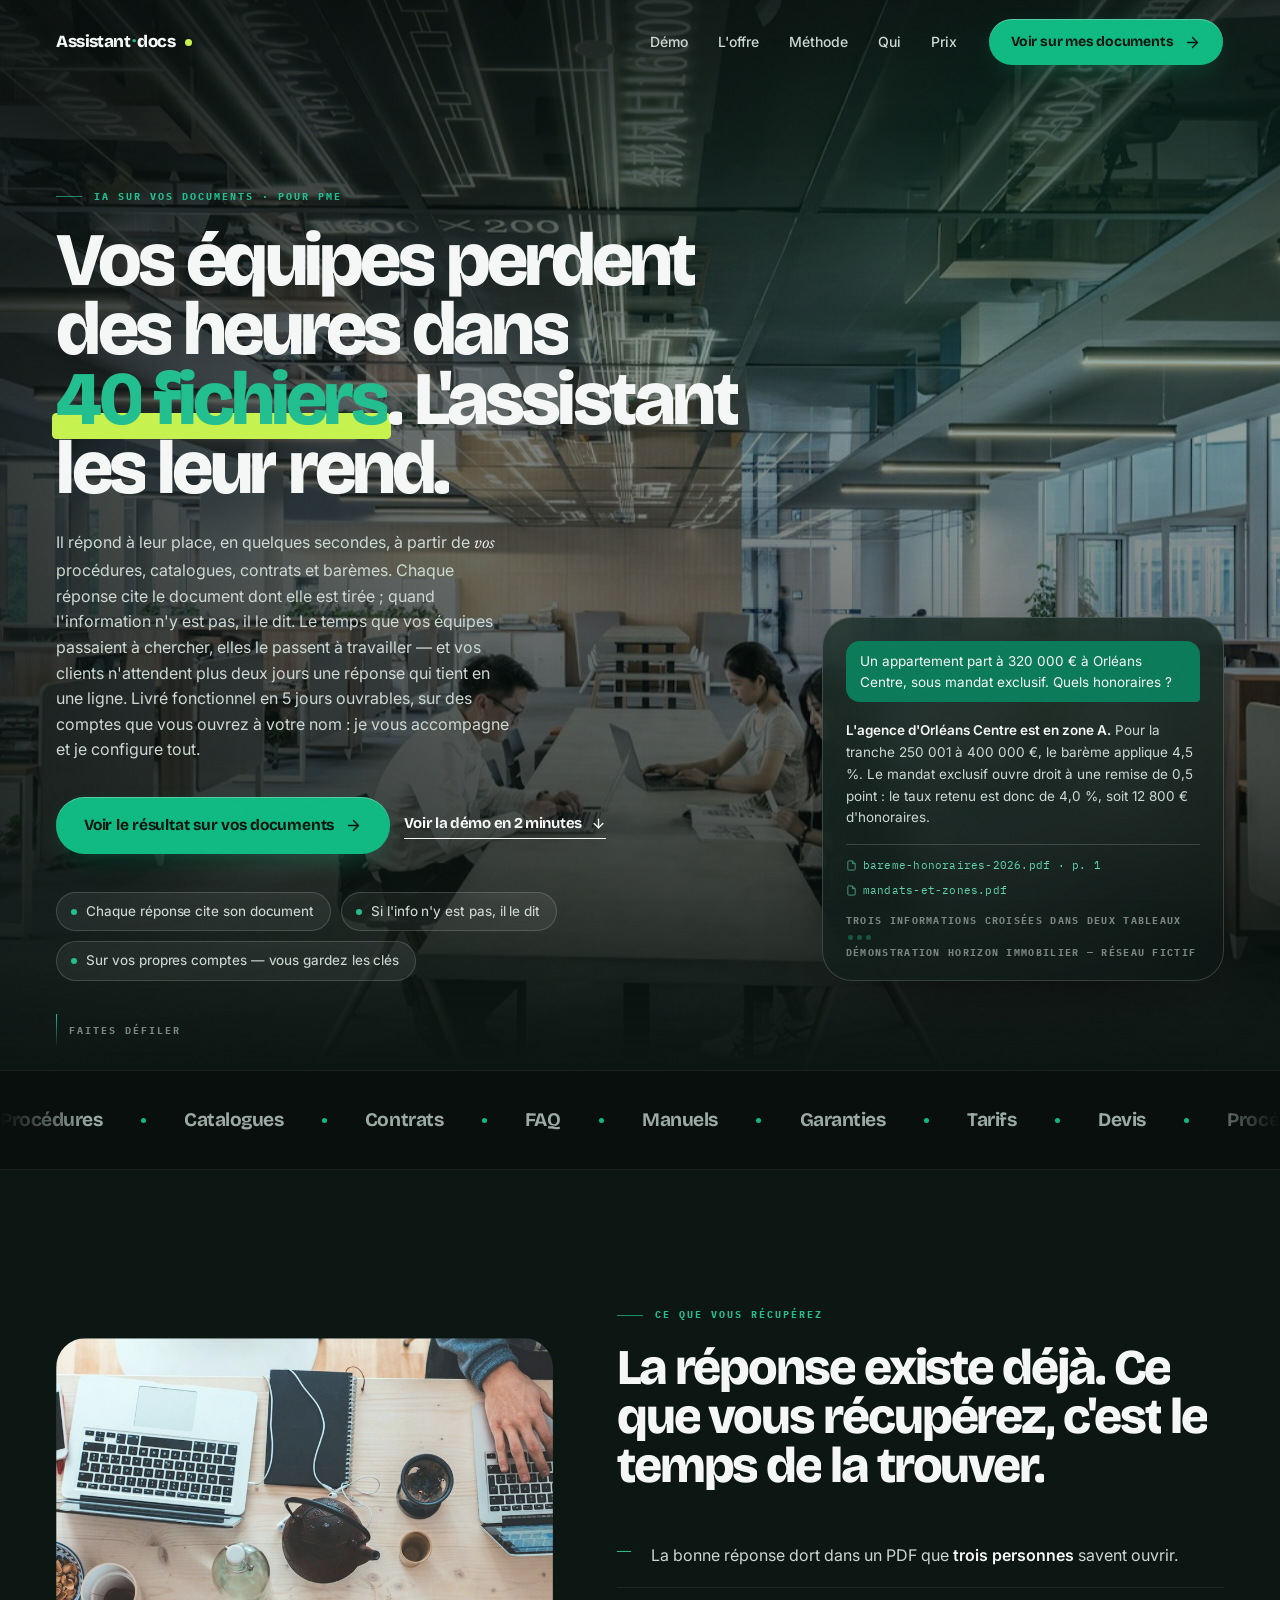
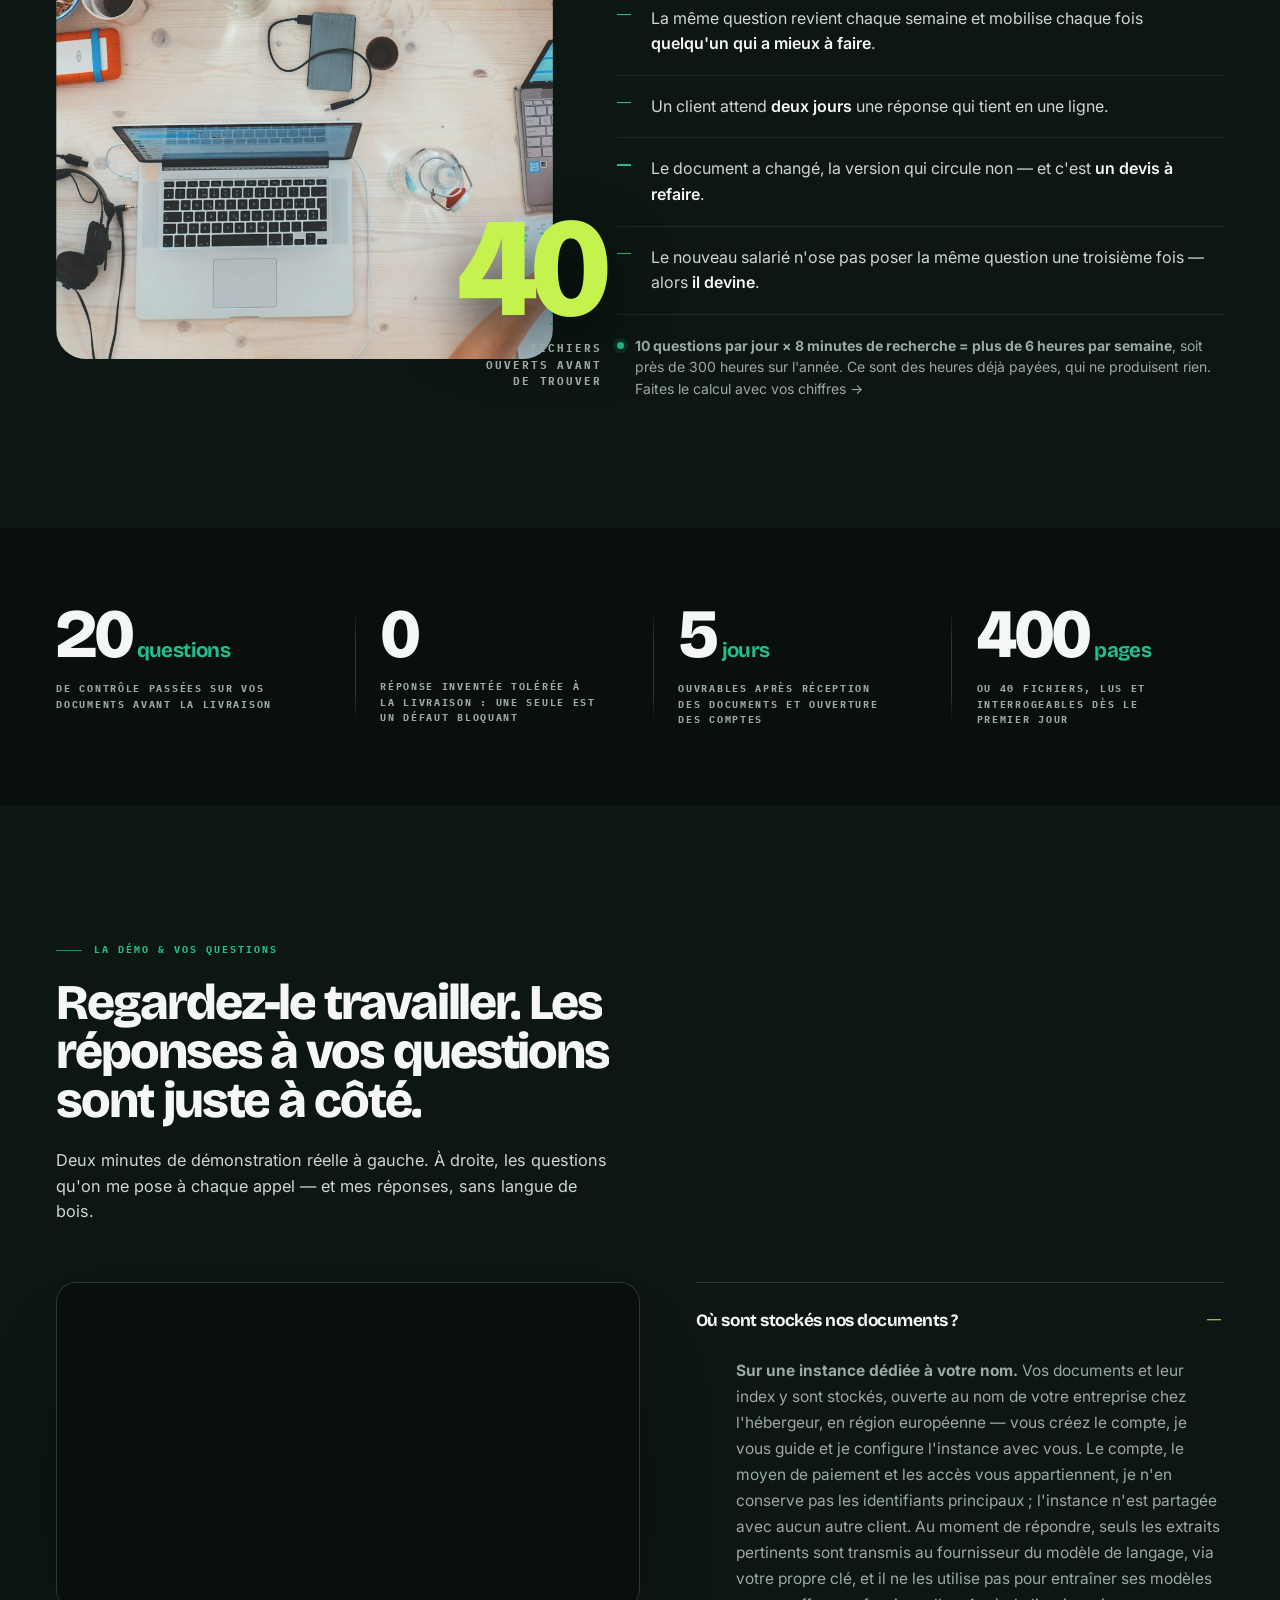
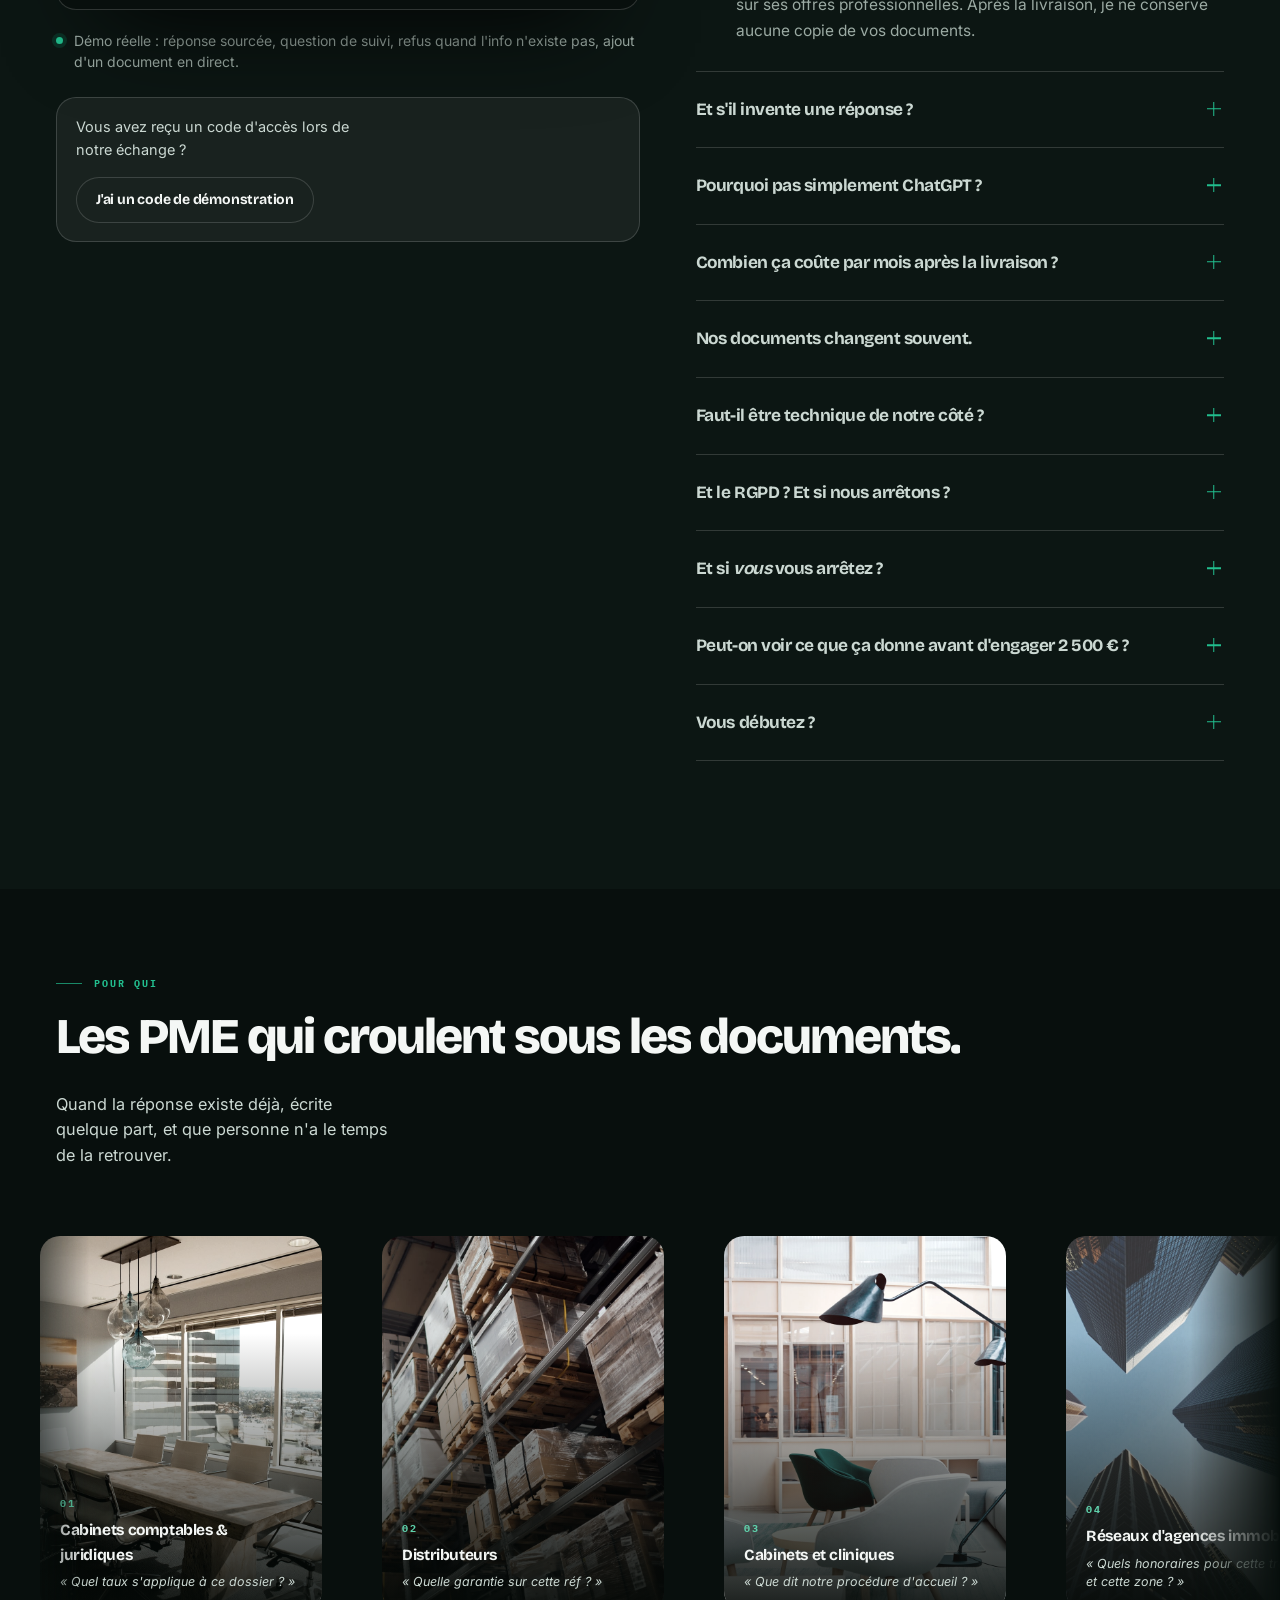
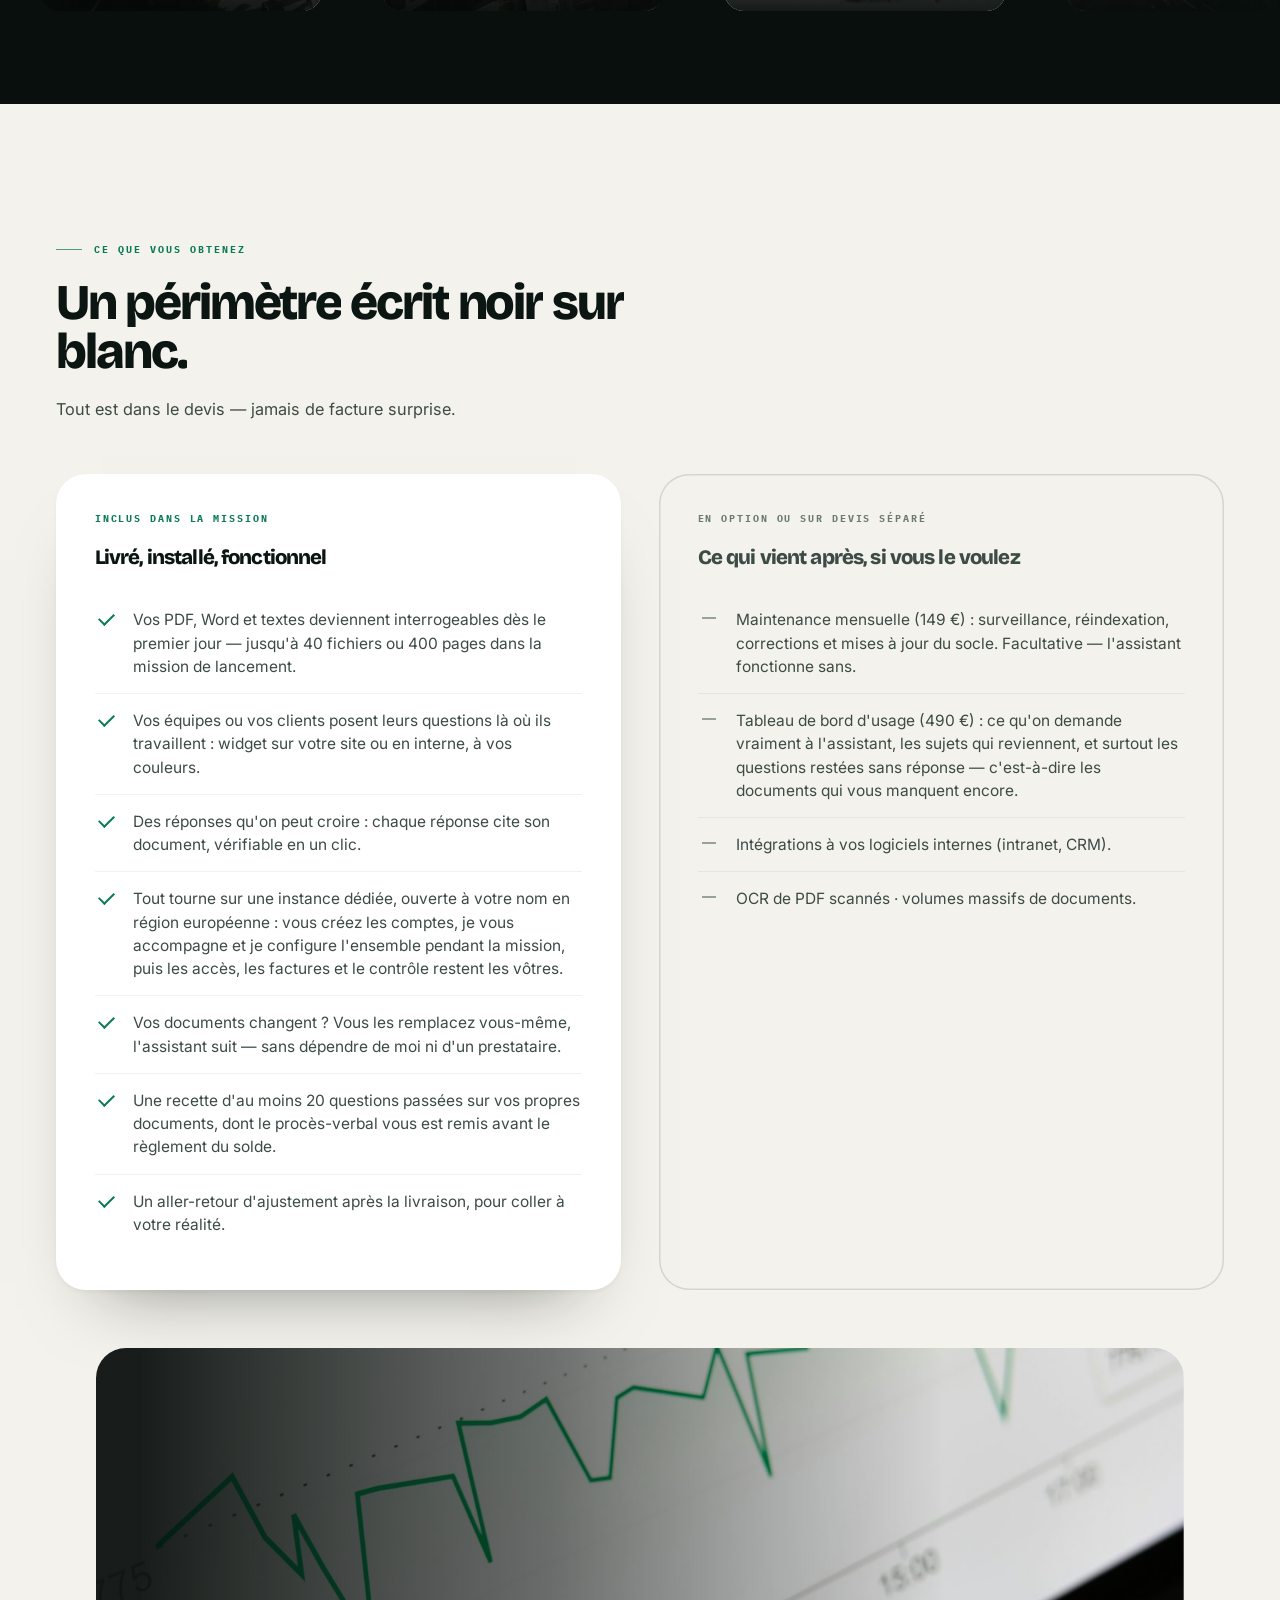
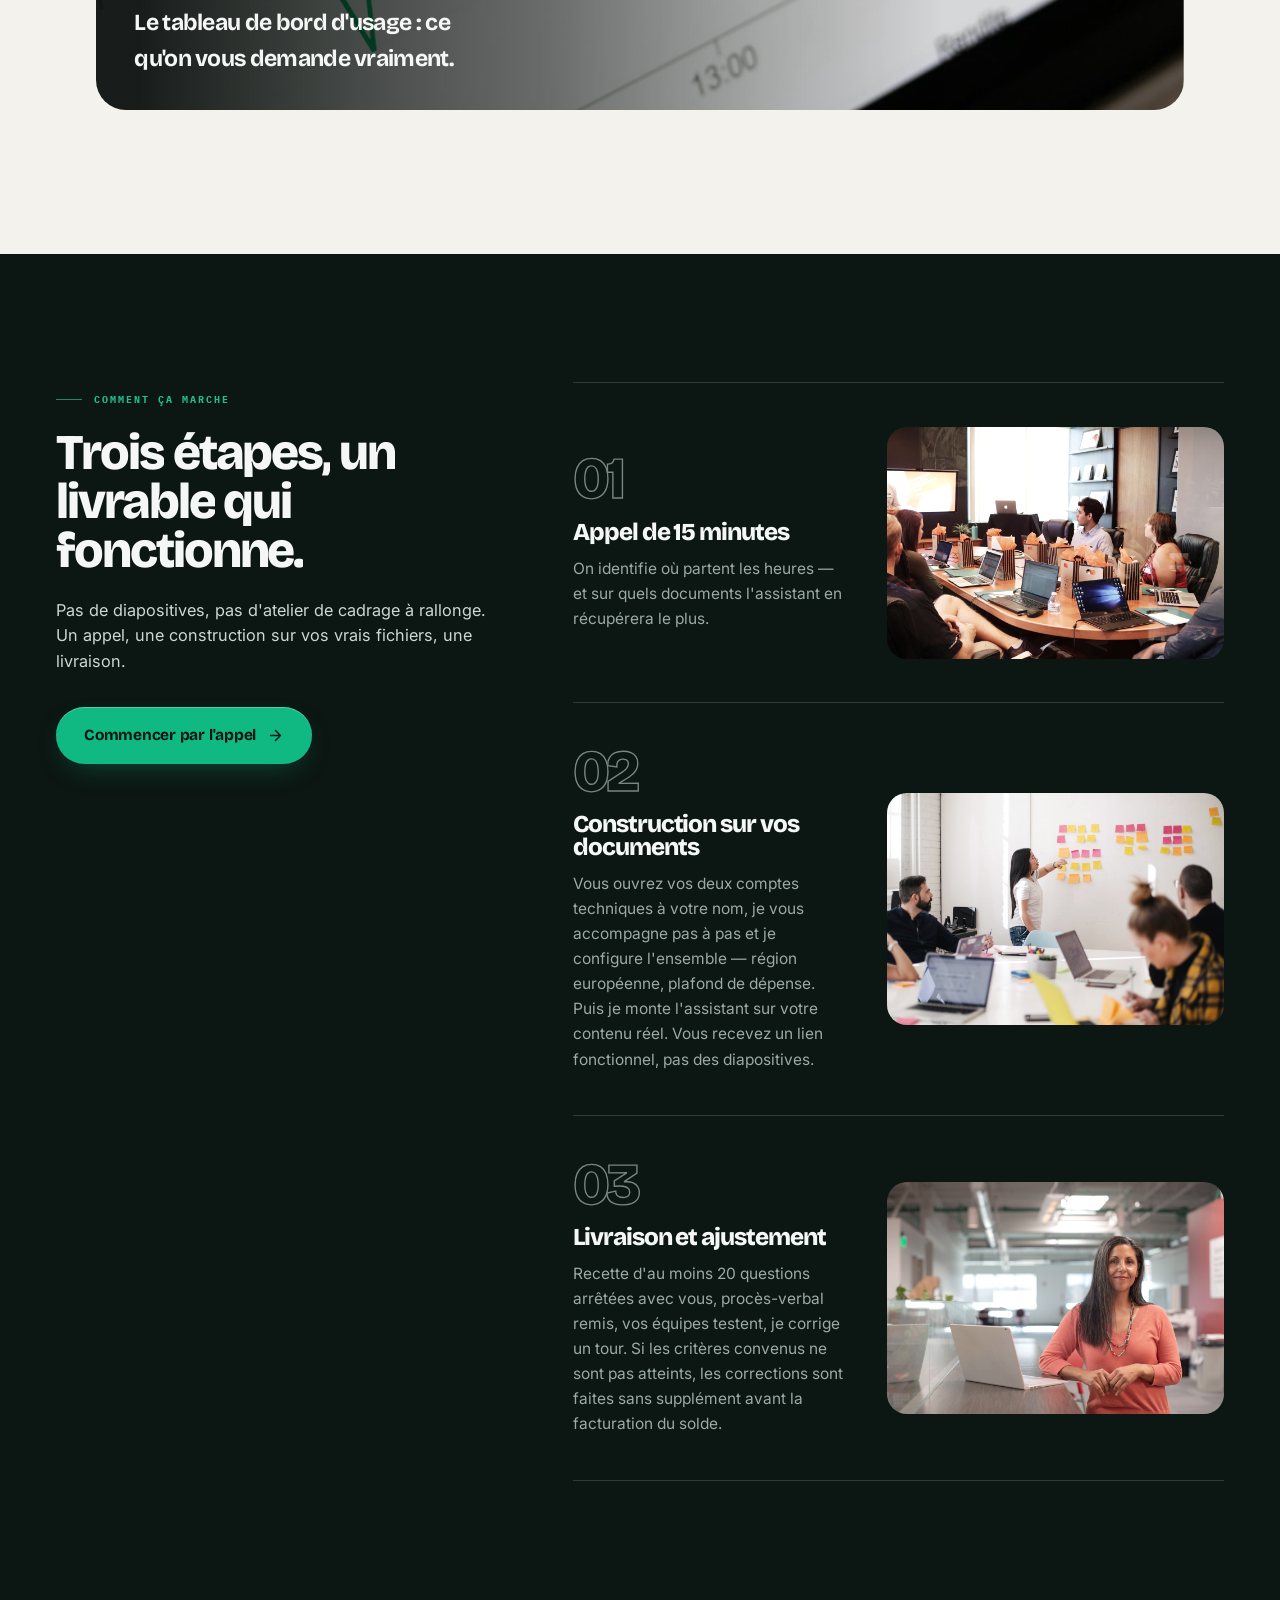
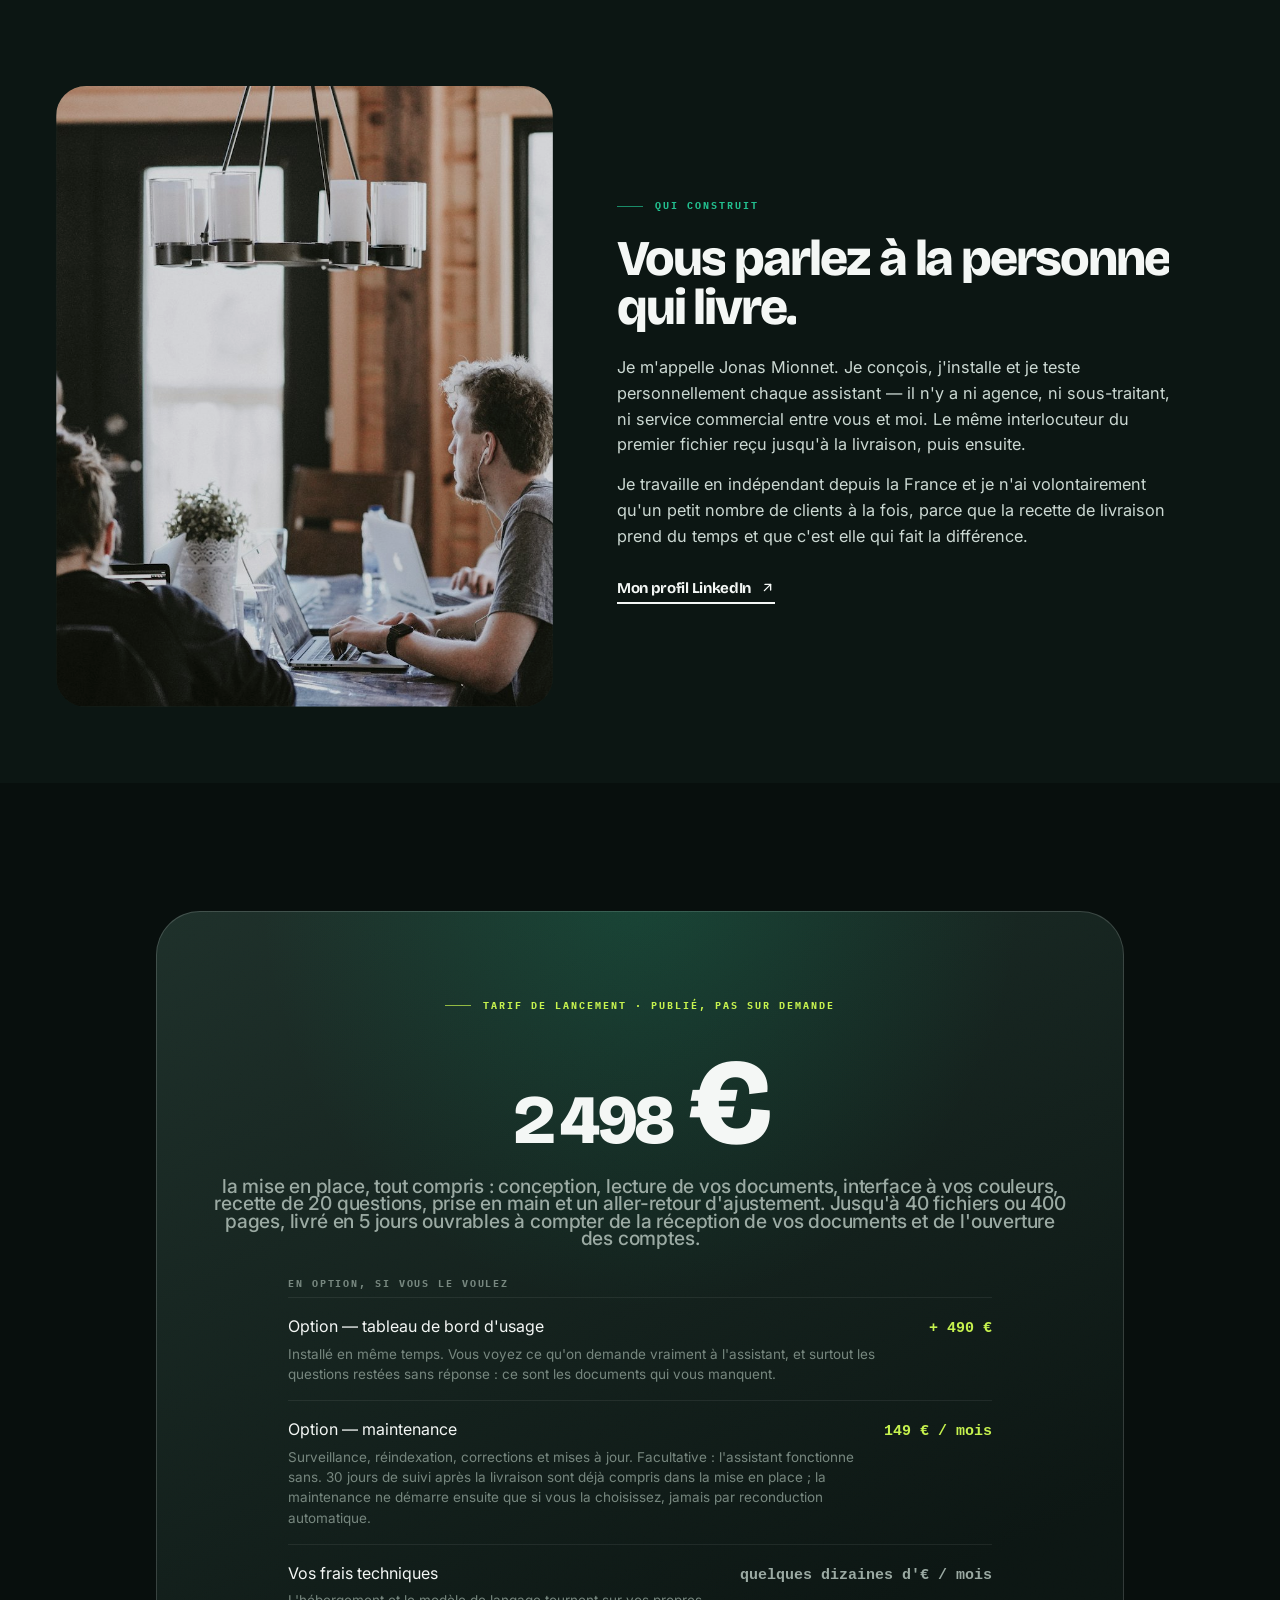
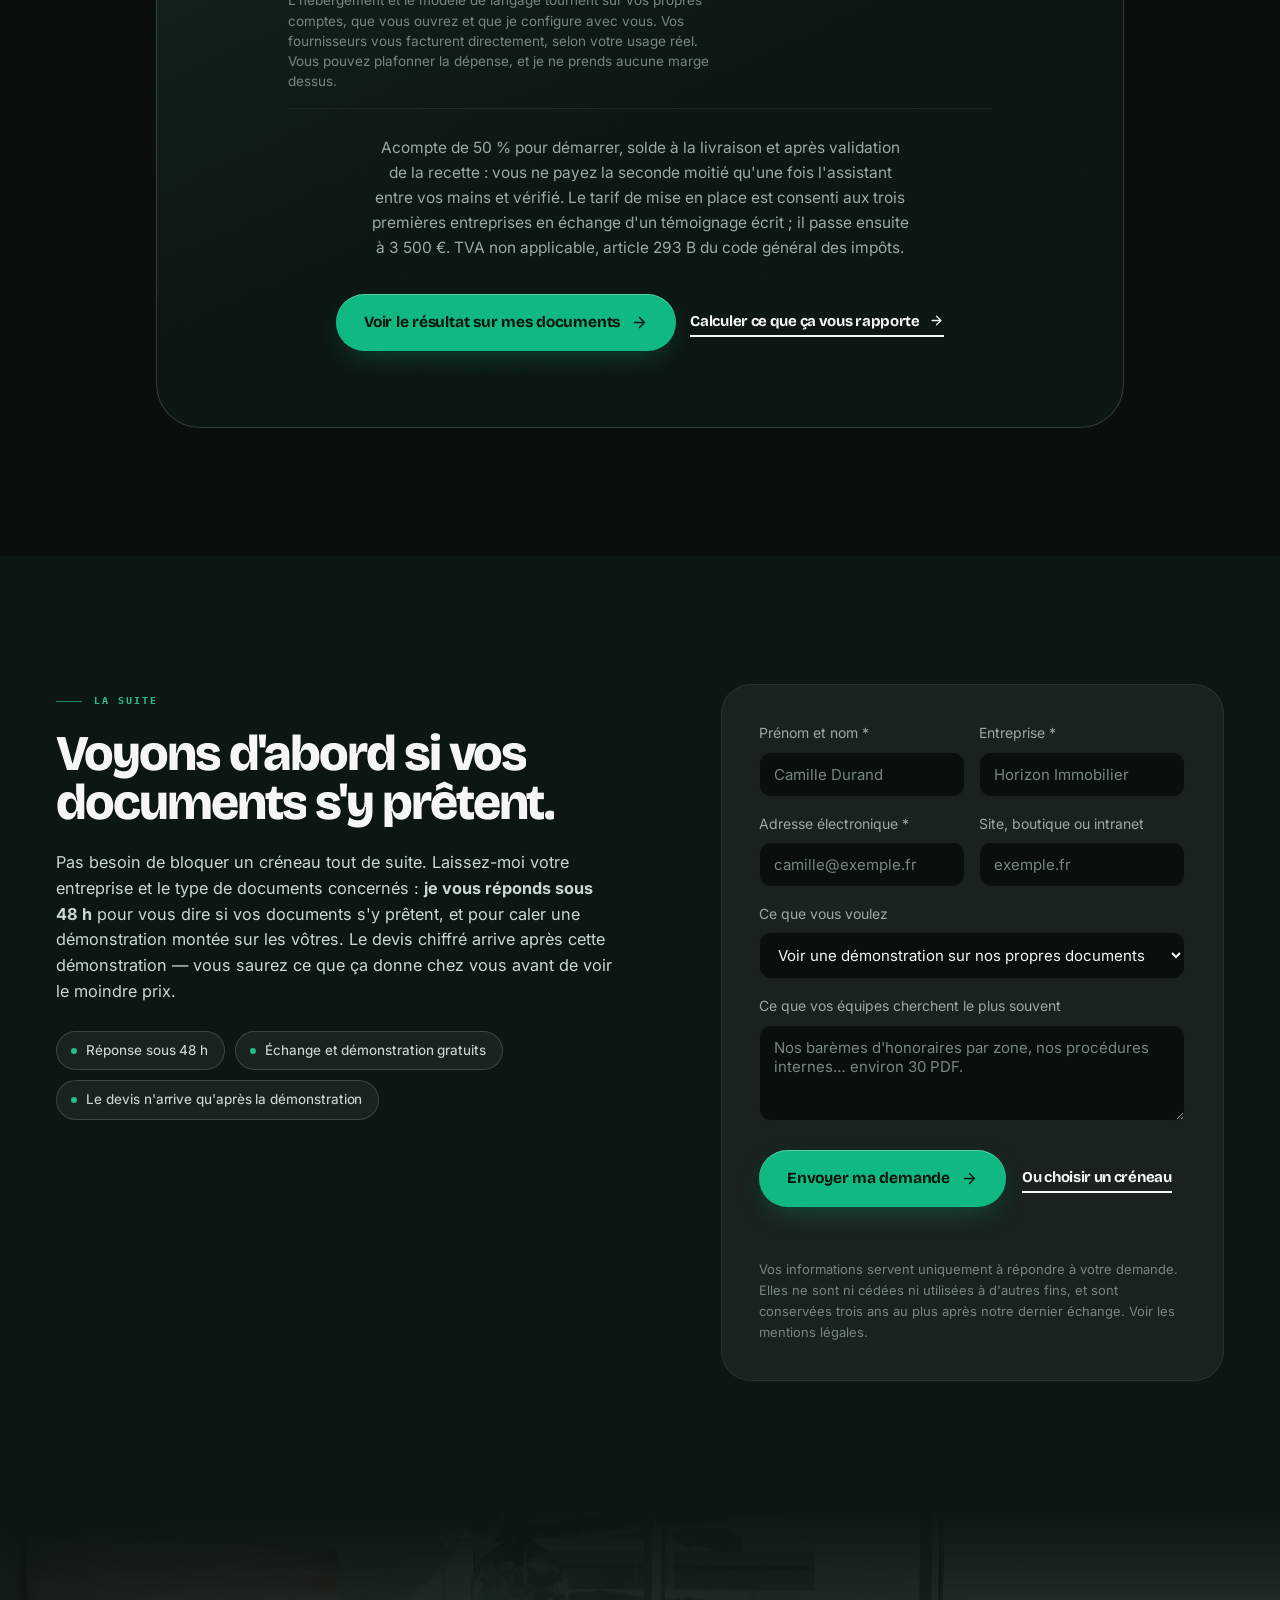
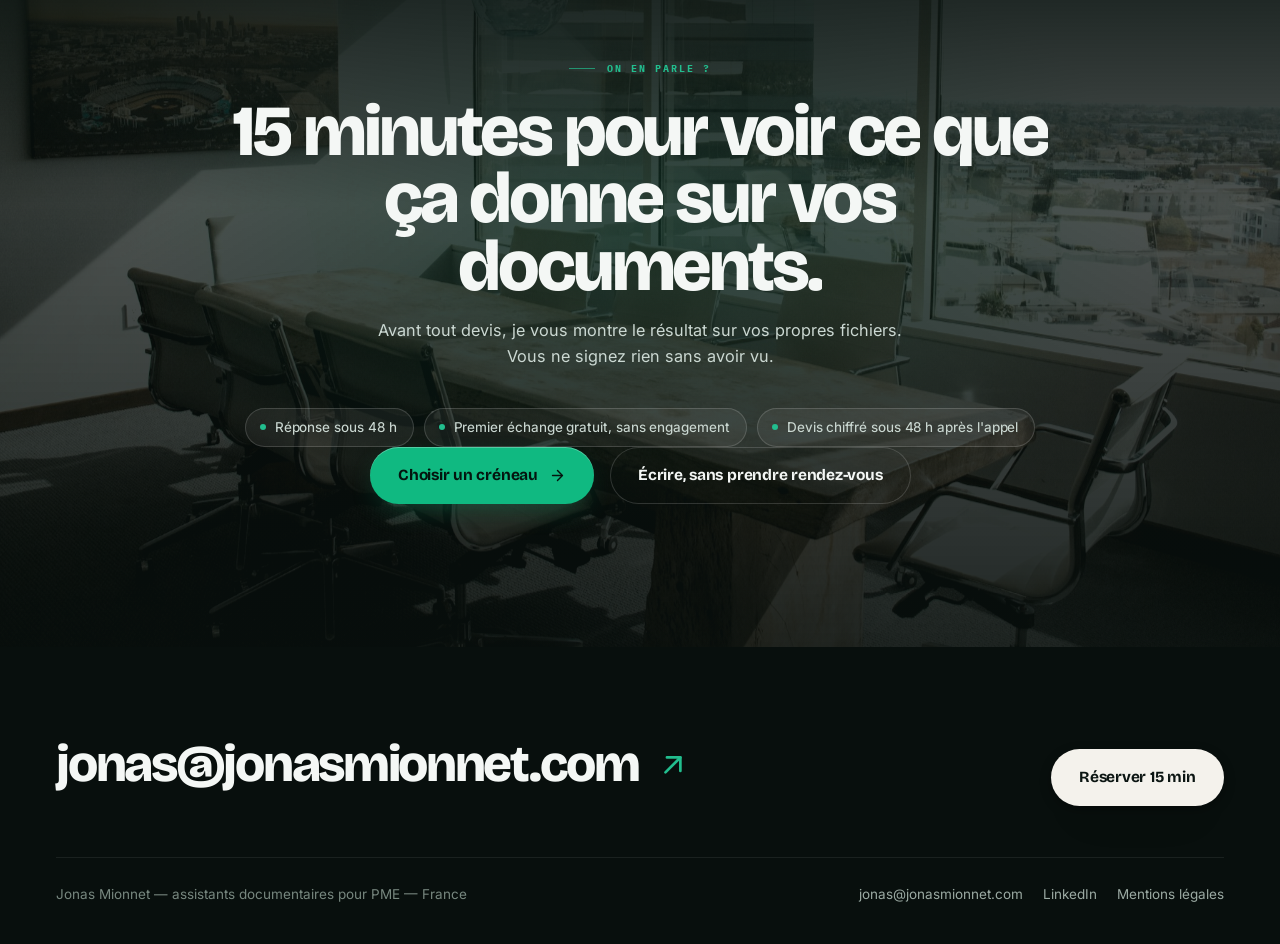
==== commit d52a6e54: "prix" ====
--- a/marketing/index.html
+++ b/marketing/index.html
@@ -3,12 +3,36 @@
 <head>
 <meta charset="UTF-8">
 <meta name="viewport" content="width=device-width, initial-scale=1.0">
-<meta name="description" content="Vos équipes perdent des heures à chercher dans les PDF. Un assistant IA répond à leur place, à partir de vos documents : 4 secondes, source citée, 0 invention. Livré en 5 jours.">
-<meta property="og:title" content="Assistant IA sur vos documents — la réponse en 4 secondes, source citée">
-<meta property="og:description" content="Vos équipes perdent des heures à chercher dans les PDF. Réponse en 4 secondes, source citée, 0 invention. Démo en 2 minutes.">
+<meta name="description" content="Un assistant qui répond aux questions de vos équipes à partir de vos propres documents, en citant ses sources. Quand l'information n'y est pas, il le dit. Livré en 5 jours ouvrables, 2 500 €.">
 <meta property="og:type" content="website">
+<meta property="og:url" content="https://jonasmionnet.com/">
+<meta property="og:locale" content="fr_FR">
+<meta property="og:site_name" content="Assistant·docs — Jonas Mionnet">
+<meta property="og:title" content="Vos équipes cherchent dans 40 fichiers. L'assistant, lui, a déjà lu.">
+<meta property="og:description" content="Un assistant qui répond à partir de vos propres documents, en citant ses sources. Quand l'information n'y est pas, il le dit. Livré en 5 jours ouvrables, 2 500 €.">
+<meta property="og:image" content="https://jonasmionnet.com/partage.png">
+<meta property="og:image:width" content="1200">
+<meta property="og:image:height" content="630">
+<meta property="og:image:alt" content="Assistant documentaire pour PME — réponse sourcée à partir de vos documents.">
+<meta name="twitter:card" content="summary_large_image">
+<meta name="twitter:title" content="Vos équipes cherchent dans 40 fichiers. L'assistant, lui, a déjà lu.">
+<meta name="twitter:description" content="Un assistant qui répond à partir de vos propres documents, en citant ses sources. Livré en 5 jours ouvrables, 2 500 €.">
+<meta name="twitter:image" content="https://jonasmionnet.com/partage.png">
+<link rel="canonical" href="https://jonasmionnet.com/">
 <meta name="theme-color" content="#070D0B">
-<title>Assistant IA sur vos documents — la réponse en 4 secondes, source citée</title>
+<link rel="icon" href="data:image/svg+xml,%3Csvg xmlns='http://www.w3.org/2000/svg' viewBox='0 0 64 64'%3E%3Crect width='64' height='64' rx='13' fill='%23070D0B'/%3E%3Cpath d='M18 20h20M18 30h28M18 40h16' stroke='%23F2F5F3' stroke-width='5' stroke-linecap='round'/%3E%3Ccircle cx='42' cy='42' r='9' fill='none' stroke='%234ADE80' stroke-width='4.5'/%3E%3Cpath d='M49 49l6 6' stroke='%234ADE80' stroke-width='4.5' stroke-linecap='round'/%3E%3C/svg%3E">
+<script type="application/ld+json">
+{"@context":"https://schema.org","@type":"ProfessionalService",
+"name":"Jonas Mionnet — assistants documentaires",
+"description":"Conception et exploitation d'assistants documentaires pour PME : l'assistant répond aux questions des équipes à partir des documents de l'entreprise, en citant ses sources.",
+"url":"https://jonasmionnet.com/","email":"jonas@jonasmionnet.com",
+"areaServed":{"@type":"Country","name":"France"},
+"founder":{"@type":"Person","name":"Jonas Mionnet","url":"https://www.linkedin.com/in/jonas-mionnet-5339012a0"},
+"offers":{"@type":"Offer","name":"Mise en place d'un assistant documentaire",
+"price":"2500","priceCurrency":"EUR",
+"description":"Conception, ingestion des documents, recette de livraison d'au moins 20 questions, prise en main, déploiement sur les comptes du client. Maintenance facultative 149 € par mois."}}
+</script>
+<title>Assistant IA sur vos documents — Jonas Mionnet</title>
 <link rel="preconnect" href="https://fonts.googleapis.com">
 <link rel="preconnect" href="https://fonts.gstatic.com" crossorigin>
 <link href="https://fonts.googleapis.com/css2?family=Bricolage+Grotesque:opsz,wght@12..96,500;12..96,600;12..96,700;12..96,800&family=IBM+Plex+Mono:wght@400;500;600;700&family=Inter:wght@400;450;500;600;700&family=Newsreader:ital,opsz,wght@0,6..72,400;0,6..72,500;1,6..72,400;1,6..72,500&display=swap" rel="stylesheet">
@@ -282,7 +306,43 @@
     transition:filter .7s var(--e),transform 1.1s var(--e);}
   .step:hover .step__media img{filter:grayscale(0);transform:scale(1.05);}
 
+  /* -------------------------------------------------------- FORMULAIRE -- */
+  .form{border-radius:var(--r-lg);padding:clamp(24px,3vw,40px);background:var(--tint);
+    box-shadow:inset 0 0 0 1px var(--rule-ink-2);max-width:62ch;}
+  .form .duo{display:grid;grid-template-columns:1fr 1fr;gap:14px;}
+  @media (max-width:620px){.form .duo{grid-template-columns:1fr;}}
+  .form label{display:block;font-size:14px;color:var(--on-ink-3);margin:0 0 7px;}
+  .form input,.form textarea,.form select{width:100%;font-family:var(--ui);font-size:15px;
+    color:var(--on-ink);background:var(--ink-950);border:1px solid var(--rule-ink-2);
+    border-radius:var(--r-sm);padding:12px 14px;transition:border-color .3s var(--e);}
+  .form input:focus,.form textarea:focus,.form select:focus{outline:none;border-color:var(--sig-500);}
+  .form input::placeholder,.form textarea::placeholder{color:var(--on-ink-4);}
+  .form .bloc{margin-bottom:16px;}
+  .form textarea{resize:vertical;min-height:96px;}
+  .form__pied{display:flex;align-items:center;gap:16px;flex-wrap:wrap;margin-top:22px;}
+  .form__note{font-size:13px;color:var(--on-ink-4);margin-top:16px;line-height:1.6;}
+  .form__etat{font-size:14.5px;line-height:1.55;margin-top:14px;min-height:22px;}
+  .form__etat.ok{color:var(--lime);}
+  .form__etat.ko{color:var(--coral,#f0866f);}
+  .devis__grille{display:grid;grid-template-columns:minmax(0,1fr) minmax(0,.82fr);
+    gap:clamp(26px,4vw,56px);align-items:start;}
+  @media (max-width:940px){.devis__grille{grid-template-columns:1fr;}}
+
   /* ---------------------------------------------------------------- PRIX -- */
+  .tarifs{margin:30px auto 0;max-width:44rem;text-align:left;}
+  .tarif{display:flex;justify-content:space-between;align-items:baseline;gap:20px;
+    padding:16px 0;border-top:1px solid var(--rule-ink-2);}
+  .tarif:last-of-type{border-bottom:1px solid var(--rule-ink-2);}
+  .tarif__nom{font-size:16px;color:var(--on-ink);}
+  .tarif__nom small{display:block;margin-top:4px;font-size:13.5px;line-height:1.5;
+    color:var(--on-ink-4);}
+  .tarif__prix{font-family:var(--mono);font-weight:600;font-size:15px;color:var(--lime);
+    white-space:nowrap;}
+  .tarif--tech .tarif__prix{color:var(--on-ink-3);}
+  @media (max-width:560px){
+    .tarif{flex-direction:column;gap:6px;}
+    .tarif__prix{align-self:flex-start;}
+  }
   .prix{position:relative;overflow:hidden;border-radius:var(--r-xl);
     padding:clamp(40px,6vw,86px) clamp(24px,4vw,64px);text-align:center;
     background:linear-gradient(155deg,var(--ink-700),var(--ink-900) 66%);
@@ -408,9 +468,10 @@
       <a href="#demo">Démo</a>
       <a href="#offre">L'offre</a>
       <a href="#fonctionnement">Méthode</a>
+      <a href="#qui">Qui</a>
       <a href="#prix">Prix</a>
     </nav>
-    <a class="btn btn--sig nav__cta" href="#reserver" data-magnetic="0.22"><span>Réserver 15 min</span>
+    <a class="btn btn--sig nav__cta" href="#devis" data-magnetic="0.22"><span>Voir sur mes documents</span>
       <svg viewBox="0 0 24 24"><path d="M5 12h13"/><path d="m12 5 7 7-7 7"/></svg></a>
     <button class="burger" id="burger" type="button" aria-label="Ouvrir le menu" aria-expanded="false">
       <i></i><i></i>
@@ -422,9 +483,10 @@
   <a href="#demo">Démo</a>
   <a href="#offre">L'offre</a>
   <a href="#fonctionnement">Méthode</a>
+  <a href="#qui">Qui construit</a>
   <a href="#prix">Prix</a>
-  <a href="#reserver">Réserver 15 min</a>
-  <div class="menu__foot">jonas@jonasmionnet.com · France &amp; Québec</div>
+  <a href="#devis">Voir sur mes documents</a>
+  <div class="menu__foot">jonas@jonasmionnet.com · France</div>
 </div>
 
 <!-- =============================== HERO =============================== -->
@@ -438,12 +500,14 @@
     <div class="hero__grid">
       <div>
         <p class="eyebrow" data-reveal="fade">IA sur vos documents · pour PME</p>
-        <h1 data-reveal="fade" data-split>La réponse qu'on cherche dans <span class="mark sig">40 fichiers</span>, vos équipes l'obtiennent en 4 secondes.</h1>
+        <h1 data-reveal="fade" data-split>Vos équipes perdent des heures dans <span class="mark sig">40 fichiers</span>. L'assistant les leur rend.</h1>
         <p class="hero__lead" data-reveal="up" data-delay="180">
-          Un assistant IA qui répond à leur place, à partir de
-          <em>vos</em> documents — procédures, catalogues, contrats, FAQ. Réponse sourcée,
-          vérifiable en un clic ; si l'info n'y est pas, il le dit. Livré fonctionnel en 5 jours,
-          rien à installer de votre côté.
+          Il répond à leur place, en quelques secondes, à partir de <em>vos</em> procédures,
+          catalogues, contrats et barèmes. Chaque réponse cite le document dont elle est tirée ;
+          quand l'information n'y est pas, il le dit. Le temps que vos équipes passaient à
+          chercher, elles le passent à travailler — et vos clients n'attendent plus deux jours
+          une réponse qui tient en une ligne. Livré fonctionnel en 5 jours ouvrables, sur des
+          comptes que vous ouvrez à votre nom : je vous accompagne et je configure tout.
         </p>
         <div class="hero__cta" data-reveal="up" data-delay="280">
           <a class="btn btn--sig" href="#reserver" data-magnetic="0.25"><span>Voir le résultat sur vos documents</span>
@@ -454,26 +518,26 @@
         <div class="hero__pills" data-stagger="90" data-reveal="fade" data-delay="380">
           <span class="pill">Chaque réponse cite son document</span>
           <span class="pill">Si l'info n'y est pas, il le dit</span>
-          <span class="pill">Vos documents restent sur votre instance, pas chez moi</span>
+          <span class="pill">Sur vos propres comptes — vous gardez les clés</span>
         </div>
       </div>
 
       <div data-reveal="up" data-delay="420">
         <div class="peek">
           <div class="peek__q">
-            <span>Quelle est la garantie du compresseur d'une thermopompe BOR-TP24 ?</span>
+            <span>Un appartement part à 320 000 € à Orléans Centre, sous mandat exclusif. Quels honoraires ?</span>
           </div>
           <div class="peek__a">
-            <b>D'après la politique de garantie</b>, le compresseur est couvert par le fabricant
-            au-delà de la garantie générale de l'appareil. Le détail des durées et des exclusions
-            figure dans le document cité ci-dessous.
+            <b>L'agence d'Orléans Centre est en zone A.</b> Pour la tranche 250 001 à 400 000 €,
+            le barème applique 4,5 %. Le mandat exclusif ouvre droit à une remise de 0,5 point :
+            le taux retenu est donc de 4,0 %, soit 12 800 € d'honoraires.
           </div>
           <div class="peek__src">
-            <span class="peek__chip"><svg viewBox="0 0 24 24"><path d="M14 2H6a2 2 0 0 0-2 2v16a2 2 0 0 0 2 2h12a2 2 0 0 0 2-2V8z"/><path d="M14 2v6h6"/></svg>politique-garantie.pdf</span>
-            <span class="peek__chip"><svg viewBox="0 0 24 24"><path d="M14 2H6a2 2 0 0 0-2 2v16a2 2 0 0 0 2 2h12a2 2 0 0 0 2-2V8z"/><path d="M14 2v6h6"/></svg>catalogue-produits.pdf</span>
+            <span class="peek__chip"><svg viewBox="0 0 24 24"><path d="M14 2H6a2 2 0 0 0-2 2v16a2 2 0 0 0 2 2h12a2 2 0 0 0 2-2V8z"/><path d="M14 2v6h6"/></svg>bareme-honoraires-2026.pdf · p. 1</span>
+            <span class="peek__chip"><svg viewBox="0 0 24 24"><path d="M14 2H6a2 2 0 0 0-2 2v16a2 2 0 0 0 2 2h12a2 2 0 0 0 2-2V8z"/><path d="M14 2v6h6"/></svg>mandats-et-zones.pdf</span>
           </div>
-          <p class="peek__cap">Exemple de réponse<span class="peek__dots"><i></i><i></i><i></i></span><br>
-            démonstration Boréale Équipement — entreprise fictive</p>
+          <p class="peek__cap">Trois informations croisées dans deux tableaux<span class="peek__dots"><i></i><i></i><i></i></span><br>
+            démonstration Horizon Immobilier — réseau fictif</p>
         </div>
       </div>
     </div>
@@ -506,8 +570,8 @@
         </div>
       </div>
       <div>
-        <p class="eyebrow" data-reveal="fade">Ce que ça vous coûte aujourd'hui</p>
-        <h2 class="h2" data-reveal="fade" data-split>La réponse est déjà écrite. C'est la chercher qui coûte cher.</h2>
+        <p class="eyebrow" data-reveal="fade">Ce que vous récupérez</p>
+        <h2 class="h2" data-reveal="fade" data-split>La réponse existe déjà. Ce que vous récupérez, c'est le temps de la trouver.</h2>
         <ul class="prob__list" data-stagger="90">
           <li>La bonne réponse dort dans un PDF que <b>trois personnes</b> savent ouvrir.</li>
           <li>La même question revient chaque semaine et mobilise chaque fois
@@ -518,9 +582,10 @@
           <li>Le nouveau salarié n'ose pas poser la même question une troisième fois — alors
             <b>il devine</b>.</li>
         </ul>
-        <p class="cap" data-reveal="up" data-delay="160"><span><b>Faites le calcul :</b> 10 questions par jour
-          × 8 minutes de recherche, c'est plus de 6 heures par semaine. Refaites-le avec vos chiffres.
-          L'assistant : 4 secondes par question, ~0,005&nbsp;$ pièce.</span></p>
+        <p class="cap" data-reveal="up" data-delay="160"><span><b>10 questions par jour × 8 minutes
+          de recherche = plus de 6 heures par semaine</b>, soit près de 300 heures sur l'année. Ce sont
+          des heures déjà payées, qui ne produisent rien. <a href="simulation.html">Faites le calcul
+          avec vos chiffres →</a></span></p>
       </div>
     </div>
   </div>
@@ -531,20 +596,20 @@
   <div class="shell">
     <div class="kpis">
       <div class="kpi" data-reveal="up">
-        <div class="kpi__v"><span class="num" data-count="4">4</span><span class="kpi__u">secondes</span></div>
-        <span class="num-lbl">la réponse et sa source, au lieu de minutes de recherche</span>
+        <div class="kpi__v"><span class="num" data-count="20">20</span><span class="kpi__u">questions</span></div>
+        <span class="num-lbl">de contrôle passées sur vos documents avant la livraison</span>
       </div>
       <div class="kpi" data-reveal="up" data-delay="90">
         <div class="kpi__v"><span class="num" data-count="0">0</span></div>
-        <span class="num-lbl">réponse inventée — quand l'info manque, il le dit</span>
+        <span class="num-lbl">réponse inventée tolérée à la livraison : une seule est un défaut bloquant</span>
       </div>
       <div class="kpi" data-reveal="up" data-delay="180">
         <div class="kpi__v"><span class="num" data-count="5">5</span><span class="kpi__u">jours</span></div>
-        <span class="num-lbl">ouvrables entre vos fichiers et un assistant au travail</span>
+        <span class="num-lbl">ouvrables après réception des documents et ouverture des comptes</span>
       </div>
       <div class="kpi" data-reveal="up" data-delay="270">
-        <div class="kpi__v"><span class="num" data-count="300">300</span><span class="kpi__u">pages</span></div>
-        <span class="num-lbl">lues et interrogeables dès le premier jour</span>
+        <div class="kpi__v"><span class="num" data-count="400">400</span><span class="kpi__u">pages</span></div>
+        <span class="num-lbl">ou 40 fichiers, lus et interrogeables dès le premier jour</span>
       </div>
     </div>
   </div>
@@ -555,10 +620,10 @@
   <div class="shell">
     <div style="max-width:64ch;margin-bottom:clamp(34px,4.4vw,64px)">
       <p class="eyebrow" data-reveal="fade">La démo &amp; vos questions</p>
-      <h2 class="h2" data-reveal="fade" data-split>Voyez-le fonctionner — et posez-vous les bonnes questions.</h2>
+      <h2 class="h2" data-reveal="fade" data-split>Regardez-le travailler. Les réponses à vos questions sont juste à côté.</h2>
       <p class="lead" style="margin-top:22px" data-reveal="up" data-delay="140">
-        2 minutes de démonstration réelle à gauche, les réponses aux inquiétudes qu'on me pose
-        le plus souvent à droite.
+        Deux minutes de démonstration réelle à gauche. À droite, les questions qu'on me pose
+        à chaque appel — et mes réponses, sans langue de bois.
       </p>
     </div>
 
@@ -578,38 +643,50 @@
         <div class="try" data-reveal="up" data-delay="200">
           <p>Vous avez reçu un code d'accès lors de notre échange ?</p>
           <button class="btn btn--ghost" id="try-btn" type="button" data-magnetic="0.2">
-            <span>Essayer l'assistant en direct</span></button>
+            <span>J'ai un code de démonstration</span></button>
         </div>
       </div>
 
       <div class="faq" data-stagger="60">
         <details open>
           <summary><span>Où sont stockés nos documents ?</span><i class="faq__sign"></i></summary>
-          <div class="faq__body"><b>Chez vous.</b> Sur une instance ouverte à votre nom, avec votre moyen de paiement. Vos documents y sont stockés et indexés ; au moment de répondre, seuls les extraits pertinents sont envoyés au fournisseur du modèle de langage, qui, sur ses offres professionnelles, ne les utilise pas pour entraîner ses modèles. Après livraison, je n'en conserve aucune copie.</div>
+          <div class="faq__body"><b>Sur une instance dédiée à votre nom.</b> Vos documents et leur index y sont stockés, ouverte au nom de votre entreprise chez l'hébergeur, en région européenne — vous créez le compte, je vous guide et je configure l'instance avec vous. Le compte, le moyen de paiement et les accès vous appartiennent, je n'en conserve pas les identifiants principaux ; l'instance n'est partagée avec aucun autre client. Au moment de répondre, seuls les extraits pertinents sont transmis au fournisseur du modèle de langage, via votre propre clé, et il ne les utilise pas pour entraîner ses modèles sur ses offres professionnelles. Après la livraison, je ne conserve aucune copie de vos documents.</div>
         </details>
         <details>
           <summary><span>Et s'il invente une réponse ?</span><i class="faq__sign"></i></summary>
-          <div class="faq__body"><b>Il ne peut pas broder.</b> Il répond uniquement à partir de vos documents et chaque réponse cite son document d'origine, extraits consultables en un clic. Quand l'information n'y figure pas, il le dit plutôt que de deviner. Avant livraison, je passe un jeu de questions de contrôle sur vos propres documents et je vous remets le résultat chiffré.</div>
+          <div class="faq__body"><b>Je ne vous demande pas de me croire sur parole.</b> Il répond uniquement à partir de vos documents et chaque réponse cite son document d'origine, extraits consultables en un clic. Quand l'information n'y figure pas, il le dit plutôt que de deviner. Chaque livraison comprend une recette d'au moins 20 questions arrêtées avec vous <em>avant</em> le test, dont plusieurs dont la réponse ne se trouve pas dans vos documents ; réponses, refus et sources sont vérifiés un par un, et le procès-verbal complet vous est remis. Aucun système n'est infaillible — c'est précisément pour ça que la vérification est écrite au contrat plutôt que promise sur une page.</div>
         </details>
         <details>
           <summary><span>Pourquoi pas simplement ChatGPT ?</span><i class="faq__sign"></i></summary>
-          <div class="faq__body"><b>Ici, vos documents sont connus en permanence.</b> ChatGPT répond à partir du web, et il faut lui redonner vos fichiers à chaque conversation. L'assistant, lui, cite ses sources, refuse de répondre quand l'info n'y est pas — et vos équipes ne téléversent rien nulle part.</div>
+          <div class="faq__body"><b>Un outil généraliste peut lire des fichiers ponctuellement</b>, et il le fait de mieux en mieux. La différence n'est pas là. Ici, l'assistant est déployé pour votre entreprise, posé sur votre site ou dans votre usage interne, alimenté par un corpus que vous maîtrisez et que vous mettez à jour depuis une page de gestion. Chaque réponse cite sa source, il refuse quand l'information n'y est pas, et une recette écrite vérifie tout ça avant la livraison. Vos équipes n'ont rien à téléverser, ni à savoir quel fichier ouvrir.</div>
         </details>
         <details>
           <summary><span>Combien ça coûte par mois après la livraison ?</span><i class="faq__sign"></i></summary>
-          <div class="faq__body"><b>Environ 15 à 25 $ CAD par mois, plafonnable.</b> Deux abonnements, à votre nom et sous votre contrôle : l'hébergement (~10 à 20 $ CAD/mois) et l'usage du modèle (~2 à 7 $ CAD/mois pour ~500 questions, soit ~0,005 $ la question). L'indexation ne coûte rien — moins que ce que vous coûte une seule heure de recherche.</div>
+          <div class="faq__body"><b>Quelques dizaines d'euros par mois, payés directement par vous, à vos fournisseurs.</b> Deux lignes seulement : l'hébergement de votre instance, et l'usage du modèle de langage — facturé à la question posée, donc proportionnel à l'usage réel. Les deux comptes sont à votre nom : vous voyez la consommation en direct et vous pouvez fixer un plafond. Rien ne transite par moi et je ne prends aucune marge dessus. À cela s'ajoute, <b>seulement si vous le voulez</b>, la maintenance à 149 € par mois : elle est facultative, et se résilie quand vous voulez.</div>
         </details>
         <details>
           <summary><span>Nos documents changent souvent.</span><i class="faq__sign"></i></summary>
-          <div class="faq__body"><b>L'assistant suit, tout seul.</b> Vous ajoutez, remplacez ou retirez vos fichiers vous-même depuis une page de gestion protégée — mise à jour automatique, aucune commande technique. Et si vous préférez déléguer, c'est inclus dans le forfait maintenance.</div>
+          <div class="faq__body"><b>L'assistant suit, tout seul.</b> Vous ajoutez, remplacez ou retirez vos fichiers vous-même depuis une page de gestion protégée — mise à jour automatique, aucune commande technique. C'est prévu pour que vous n'ayez pas besoin de moi. Et si vous préférez déléguer, c'est compris dans la maintenance facultative.</div>
         </details>
         <details>
           <summary><span>Faut-il être technique de notre côté ?</span><i class="faq__sign"></i></summary>
-          <div class="faq__body"><b>Non — rien à installer, rien à apprendre.</b> Vous fournissez vos documents (PDF, Word, texte — tableaux compris), je livre un lien fonctionnel. Vos équipes posent leurs questions en langage normal.</div>
+          <div class="faq__body"><b>Non — rien à installer, rien à apprendre.</b> Vous fournissez vos documents en PDF, Word ou texte, y compris les tableaux contenus dans ces fichiers, barèmes et grilles tarifaires compris. Je livre un lien fonctionnel, vos équipes posent leurs questions en langage normal. Ce qui n'est pas couvert aujourd'hui, et je préfère le dire maintenant qu'à la livraison : les classeurs Excel, les boîtes mail et la connexion directe à SharePoint ou Drive. Si vos tarifs vivent dans un classeur, on l'exporte une fois en PDF et le compte est bon.</div>
         </details>
         <details>
-          <summary><span>Et le RGPD / la Loi 25 ? Et si on arrête ?</span><i class="faq__sign"></i></summary>
-          <div class="faq__body"><b>C'est cadré par écrit.</b> Une annexe de sous-traitance est jointe au devis quand des documents sont concernés : finalité, durée, mesures de sécurité. Et si vous arrêtez : vous supprimez l'instance, tout disparaît avec — documents, index, historique. Rien ailleurs.</div>
+          <summary><span>Et le RGPD ? Et si nous arrêtons ?</span><i class="faq__sign"></i></summary>
+          <div class="faq__body"><b>C'est cadré par écrit.</b> Une annexe conforme à l'article 28 du RGPD est jointe au devis : elle décrit ce que je fais de vos documents pendant la mission et la maintenance, la durée, et les mesures de sécurité. Si vous arrêtez la maintenance, l'assistant continue de fonctionner : il tourne sur vos comptes, pas sur les miens. Et si vous voulez tout arrêter, vous fermez l'instance — vos documents, l'index et l'historique disparaissent avec, sans que j'aie à faire quoi que ce soit.</div>
+        </details>
+        <details>
+          <summary><span>Et si <em>vous</em> vous arrêtez ?</span><i class="faq__sign"></i></summary>
+          <div class="faq__body"><b>Question légitime quand on travaille avec un indépendant</b> — je préfère y répondre avant qu'on me la pose, et c'est justement pour elle que tout est monté sur vos comptes. L'assistant ne dépend pas de mon infrastructure : si je disparais demain, il continue de tourner chez vous, avec vos documents, sous votre moyen de paiement. Vous conservez les comptes, les données et les accès techniques ; la documentation d'exploitation remise à la livraison permet à un autre prestataire d'administrer l'instance. Vous ne dépendez de moi que pour la maintenance — et elle est facultative.</div>
+        </details>
+        <details>
+          <summary><span>Peut-on voir ce que ça donne avant d'engager 2 500 € ?</span><i class="faq__sign"></i></summary>
+          <div class="faq__body"><b>C'est l'ordre normal, et il n'est pas négociable de mon côté.</b> Vous m'envoyez quelques documents représentatifs — pas les plus sensibles, ceux qui reviennent le plus. Je monte une démonstration dessus et je vous la montre <em>avant</em> de vous envoyer le moindre devis. C'est gratuit, ça ne vous engage à rien, et si le résultat ne vaut pas le coup chez vous, je vous le dirai à ce moment-là plutôt que de vous vendre quelque chose qui ne servira pas.</div>
+        </details>
+        <details>
+          <summary><span>Vous débutez ?</span><i class="faq__sign"></i></summary>
+          <div class="faq__body"><b>Oui, en tant qu'indépendant.</b> Le produit, lui, existe et fonctionne : vous pouvez l'essayer avant de signer, sur vos propres fichiers. C'est aussi pourquoi le tarif actuel est consenti aux premières entreprises contre un témoignage écrit. Je préfère le dire que le laisser découvrir.</div>
         </details>
       </div>
     </div>
@@ -631,14 +708,14 @@
     <div class="marquee__track">
       <figure class="sect-card"><img src="img/sector-cabinet.jpg" alt="Salle de réunion d'un cabinet" loading="lazy"><span class="scrim scrim--b"></span><figcaption><small>01</small>Cabinets comptables &amp; juridiques<span style="display:block;margin-top:6px;font:italic 400 12.5px/1.45 var(--ui);letter-spacing:0;text-transform:none;color:var(--on-ink-2);">« Quel taux s'applique à ce dossier ? »</span></figcaption></figure>
       <figure class="sect-card"><img src="img/sector-distrib.jpg" alt="Entrepôt de distribution" loading="lazy"><span class="scrim scrim--b"></span><figcaption><small>02</small>Distributeurs<span style="display:block;margin-top:6px;font:italic 400 12.5px/1.45 var(--ui);letter-spacing:0;text-transform:none;color:var(--on-ink-2);">« Quelle garantie sur cette réf ? »</span></figcaption></figure>
-      <figure class="sect-card"><img src="img/sector-clinique.jpg" alt="Salle d'attente claire" loading="lazy"><span class="scrim scrim--b"></span><figcaption><small>03</small>Cliniques<span style="display:block;margin-top:6px;font:italic 400 12.5px/1.45 var(--ui);letter-spacing:0;text-transform:none;color:var(--on-ink-2);">« Quel est le protocole pour ce cas ? »</span></figcaption></figure>
-      <figure class="sect-card"><img src="img/sector-franchise.jpg" alt="Immeubles vus depuis la rue" loading="lazy"><span class="scrim scrim--b"></span><figcaption><small>04</small>Franchises<span style="display:block;margin-top:6px;font:italic 400 12.5px/1.45 var(--ui);letter-spacing:0;text-transform:none;color:var(--on-ink-2);">« Que dit le manuel réseau ? »</span></figcaption></figure>
-      <figure class="sect-card"><img src="img/sector-ecom.jpg" alt="Bureau vu de haut avec ordinateurs" loading="lazy"><span class="scrim scrim--b"></span><figcaption><small>05</small>E-commerce<span style="display:block;margin-top:6px;font:italic 400 12.5px/1.45 var(--ui);letter-spacing:0;text-transform:none;color:var(--on-ink-2);">« Quel délai de retour ? »</span></figcaption></figure>
+      <figure class="sect-card"><img src="img/sector-clinique.jpg" alt="Salle d'attente claire" loading="lazy"><span class="scrim scrim--b"></span><figcaption><small>03</small>Cabinets et cliniques<span style="display:block;margin-top:6px;font:italic 400 12.5px/1.45 var(--ui);letter-spacing:0;text-transform:none;color:var(--on-ink-2);">« Que dit notre procédure d'accueil ? »</span></figcaption></figure>
+      <figure class="sect-card"><img src="img/sector-franchise.jpg" alt="Immeubles vus depuis la rue" loading="lazy"><span class="scrim scrim--b"></span><figcaption><small>04</small>Réseaux d'agences immobilières<span style="display:block;margin-top:6px;font:italic 400 12.5px/1.45 var(--ui);letter-spacing:0;text-transform:none;color:var(--on-ink-2);">« Quels honoraires pour cette tranche et cette zone ? »</span></figcaption></figure>
+      <figure class="sect-card"><img src="img/sector-ecom.jpg" alt="Bureau vu de haut avec ordinateurs" loading="lazy"><span class="scrim scrim--b"></span><figcaption><small>05</small>Franchises &amp; réseaux<span style="display:block;margin-top:6px;font:italic 400 12.5px/1.45 var(--ui);letter-spacing:0;text-transform:none;color:var(--on-ink-2);">« Que dit le manuel réseau ? »</span></figcaption></figure>
       <figure class="sect-card" aria-hidden="true"><img src="img/sector-cabinet.jpg" alt="" loading="lazy"><span class="scrim scrim--b"></span><figcaption><small>01</small>Cabinets comptables &amp; juridiques<span style="display:block;margin-top:6px;font:italic 400 12.5px/1.45 var(--ui);letter-spacing:0;text-transform:none;color:var(--on-ink-2);">« Quel taux s'applique à ce dossier ? »</span></figcaption></figure>
       <figure class="sect-card" aria-hidden="true"><img src="img/sector-distrib.jpg" alt="" loading="lazy"><span class="scrim scrim--b"></span><figcaption><small>02</small>Distributeurs<span style="display:block;margin-top:6px;font:italic 400 12.5px/1.45 var(--ui);letter-spacing:0;text-transform:none;color:var(--on-ink-2);">« Quelle garantie sur cette réf ? »</span></figcaption></figure>
-      <figure class="sect-card" aria-hidden="true"><img src="img/sector-clinique.jpg" alt="" loading="lazy"><span class="scrim scrim--b"></span><figcaption><small>03</small>Cliniques<span style="display:block;margin-top:6px;font:italic 400 12.5px/1.45 var(--ui);letter-spacing:0;text-transform:none;color:var(--on-ink-2);">« Quel est le protocole pour ce cas ? »</span></figcaption></figure>
-      <figure class="sect-card" aria-hidden="true"><img src="img/sector-franchise.jpg" alt="" loading="lazy"><span class="scrim scrim--b"></span><figcaption><small>04</small>Franchises<span style="display:block;margin-top:6px;font:italic 400 12.5px/1.45 var(--ui);letter-spacing:0;text-transform:none;color:var(--on-ink-2);">« Que dit le manuel réseau ? »</span></figcaption></figure>
-      <figure class="sect-card" aria-hidden="true"><img src="img/sector-ecom.jpg" alt="" loading="lazy"><span class="scrim scrim--b"></span><figcaption><small>05</small>E-commerce<span style="display:block;margin-top:6px;font:italic 400 12.5px/1.45 var(--ui);letter-spacing:0;text-transform:none;color:var(--on-ink-2);">« Quel délai de retour ? »</span></figcaption></figure>
+      <figure class="sect-card" aria-hidden="true"><img src="img/sector-clinique.jpg" alt="" loading="lazy"><span class="scrim scrim--b"></span><figcaption><small>03</small>Cabinets et cliniques<span style="display:block;margin-top:6px;font:italic 400 12.5px/1.45 var(--ui);letter-spacing:0;text-transform:none;color:var(--on-ink-2);">« Que dit notre procédure d'accueil ? »</span></figcaption></figure>
+      <figure class="sect-card" aria-hidden="true"><img src="img/sector-franchise.jpg" alt="" loading="lazy"><span class="scrim scrim--b"></span><figcaption><small>04</small>Réseaux d'agences immobilières<span style="display:block;margin-top:6px;font:italic 400 12.5px/1.45 var(--ui);letter-spacing:0;text-transform:none;color:var(--on-ink-2);">« Quels honoraires pour cette tranche et cette zone ? »</span></figcaption></figure>
+      <figure class="sect-card" aria-hidden="true"><img src="img/sector-ecom.jpg" alt="" loading="lazy"><span class="scrim scrim--b"></span><figcaption><small>05</small>Franchises &amp; réseaux<span style="display:block;margin-top:6px;font:italic 400 12.5px/1.45 var(--ui);letter-spacing:0;text-transform:none;color:var(--on-ink-2);">« Que dit le manuel réseau ? »</span></figcaption></figure>
     </div>
   </div>
 </section>
@@ -659,11 +736,12 @@
         <span class="panel__tag">Inclus dans la mission</span>
         <h3>Livré, installé, fonctionnel</h3>
         <ul>
-          <li>Vos PDF, Word et textes deviennent interrogeables dès le premier jour — volume convenu à l'avance.</li>
+          <li>Vos PDF, Word et textes deviennent interrogeables dès le premier jour — jusqu'à 40 fichiers ou 400&nbsp;pages dans la mission de lancement.</li>
           <li>Vos équipes ou vos clients posent leurs questions là où ils travaillent : widget sur votre site ou en interne, à vos couleurs.</li>
           <li>Des réponses qu'on peut croire : chaque réponse cite son document, vérifiable en un clic.</li>
-          <li>Tout tourne sur une instance à votre nom, mise en service comprise — rien ne dépend de mon infrastructure.</li>
+          <li>Tout tourne sur une instance dédiée, ouverte à votre nom en région européenne : vous créez les comptes, je vous accompagne et je configure l'ensemble pendant la mission, puis les accès, les factures et le contrôle restent les vôtres.</li>
           <li>Vos documents changent ? Vous les remplacez vous-même, l'assistant suit — sans dépendre de moi ni d'un prestataire.</li>
+          <li>Une recette d'au moins 20 questions passées sur vos propres documents, dont le procès-verbal vous est remis avant le règlement du solde.</li>
           <li>Un aller-retour d'ajustement après la livraison, pour coller à votre réalité.</li>
         </ul>
       </div>
@@ -672,8 +750,8 @@
         <span class="panel__tag">En option ou sur devis séparé</span>
         <h3 style="color:var(--on-paper-2)">Ce qui vient après, si vous le voulez</h3>
         <ul>
-          <li>Forfait maintenance mensuel (surveillance, réindexation, correctifs).</li>
-          <li>Tableau de bord d'usage : voyez ce qu'on vous demande vraiment — et le temps que l'assistant fait gagner.</li>
+          <li>Maintenance mensuelle (149 €) : surveillance, réindexation, corrections et mises à jour du socle. Facultative — l'assistant fonctionne sans.</li>
+          <li>Tableau de bord d'usage (490 €) : ce qu'on demande vraiment à l'assistant, les sujets qui reviennent, et surtout les questions restées sans réponse — c'est-à-dire les documents qui vous manquent encore.</li>
           <li>Intégrations à vos logiciels internes (intranet, CRM).</li>
           <li>OCR de PDF scannés · volumes massifs de documents.</li>
         </ul>
@@ -719,8 +797,10 @@
           <div>
             <div class="step__n">02</div>
             <h3>Construction sur vos documents</h3>
-            <p>Je monte l'assistant sur votre contenu réel. Vous recevez un lien fonctionnel,
-              pas des diapositives.</p>
+            <p>Vous ouvrez vos deux comptes techniques à votre nom, je vous accompagne pas à pas
+              et je configure l'ensemble — région européenne, plafond de dépense. Puis je monte
+              l'assistant sur votre contenu réel. Vous recevez un lien fonctionnel, pas des
+              diapositives.</p>
           </div>
           <div class="step__media"><img src="img/build.jpg" alt="Atelier de travail avec notes murales" loading="lazy"></div>
         </article>
@@ -729,11 +809,42 @@
           <div>
             <div class="step__n">03</div>
             <h3>Livraison et ajustement</h3>
-            <p>Vos équipes testent, je corrige un tour, l'assistant est à vous. Périmètre écrit
-              dans le devis — et le solde ne se paie qu'à la livraison.</p>
+            <p>Recette d'au moins 20 questions arrêtées avec vous, procès-verbal remis, vos équipes
+              testent, je corrige un tour. Si les critères convenus ne sont pas atteints, les
+              corrections sont faites sans supplément avant la facturation du solde.</p>
           </div>
           <div class="step__media"><img src="img/deliver.jpg" alt="Personne travaillant sur un ordinateur portable" loading="lazy"></div>
         </article>
+      </div>
+    </div>
+  </div>
+</section>
+
+<!-- ============================ QUI CONSTRUIT ========================= -->
+<section class="band band--tight" id="qui">
+  <div class="shell">
+    <div class="prob__grid">
+      <div class="prob__figure">
+        <div class="prob__media" data-reveal="mask">
+          <img src="img/team.jpg" alt="Plan de travail avec un ordinateur portable et des documents" loading="lazy" width="1600" height="1100">
+        </div>
+      </div>
+      <div>
+        <p class="eyebrow" data-reveal="fade">Qui construit</p>
+        <h2 class="h2" data-reveal="fade" data-split>Vous parlez à la personne qui livre.</h2>
+        <p class="lead" style="margin-top:22px" data-reveal="up" data-delay="140">
+          Je m'appelle Jonas Mionnet. Je conçois, j'installe et je teste personnellement chaque
+          assistant — il n'y a ni agence, ni sous-traitant, ni service commercial entre vous et moi.
+          Le même interlocuteur du premier fichier reçu jusqu'à la livraison, puis ensuite.
+        </p>
+        <p class="lead" style="margin-top:14px" data-reveal="up" data-delay="220">
+          Je travaille en indépendant depuis la France et je n'ai volontairement qu'un petit nombre
+          de clients à la fois, parce que la recette de livraison prend du temps et que c'est elle
+          qui fait la différence.
+        </p>
+        <a class="link" style="margin-top:26px" href="https://www.linkedin.com/in/jonas-mionnet-5339012a0" data-reveal="up" data-delay="300">
+          Mon profil LinkedIn
+          <svg viewBox="0 0 24 24"><path d="M7 17 17 7"/><path d="M8 7h9v9"/></svg></a>
       </div>
     </div>
   </div>
@@ -743,18 +854,125 @@
 <section class="band" id="prix" style="background:var(--ink-950);">
   <div class="shell shell--tight">
     <div class="prix" data-reveal="scale">
-      <p class="eyebrow" style="justify-content:center;color:var(--lime)">Tarif de lancement</p>
+      <p class="eyebrow" style="justify-content:center;color:var(--lime)">Tarif de lancement · publié, pas sur demande</p>
       <div class="prix__big">
-        <span data-count="500">500</span>&nbsp;€
-        <small>soit 800 $ CAD · première mission</small>
-      </div>
-      <p class="prix__maint">+ forfait maintenance optionnel : 100 à 150 $ CAD / mois</p>
-      <p class="prix__note">Ensuite, 15 à 25 $ CAD par mois de fonctionnement — moins que ce que vous
-        coûte une seule heure de recherche. Tarif consenti aux premières PME en échange d'un témoignage :
-        il augmente dès les premières références. Acompte de 50 % pour démarrer, solde à la livraison —
-        vous ne payez la moitié qu'une fois l'assistant entre vos mains.</p>
-      <a class="btn btn--sig" href="#reserver" data-magnetic="0.25"><span>Réserver mon appel</span>
-        <svg viewBox="0 0 24 24"><path d="M5 12h13"/><path d="m12 5 7 7-7 7"/></svg></a>
+        <span class="num" data-count="2500">2 500</span>&nbsp;€
+        <small>la mise en place, tout compris : conception, lecture de vos documents, interface à vos couleurs, recette de 20 questions, prise en main et un aller-retour d'ajustement. Jusqu'à 40 fichiers ou 400 pages, livré en 5 jours ouvrables à compter de la réception de vos documents et de l'ouverture des comptes.</small>
+      </div>
+      <div class="tarifs">
+        <p style="font:var(--t-micro);letter-spacing:.19em;text-transform:uppercase;color:var(--on-ink-4);margin:0 0 6px">En option, si vous le voulez</p>
+        <div class="tarif">
+          <span class="tarif__nom">Option — tableau de bord d'usage
+            <small>Installé en même temps. Vous voyez ce qu'on demande vraiment à l'assistant, et
+              surtout les questions restées sans réponse : ce sont les documents qui vous
+              manquent.</small></span>
+          <span class="tarif__prix">+ 490 €</span>
+        </div>
+        <div class="tarif">
+          <span class="tarif__nom">Option — maintenance
+            <small>Surveillance, réindexation, corrections et mises à jour. Facultative : l'assistant
+              fonctionne sans. 30 jours de suivi après la livraison sont déjà compris dans la mise en
+              place ; la maintenance ne démarre ensuite que si vous la choisissez, jamais par
+              reconduction automatique.</small></span>
+          <span class="tarif__prix">149 € / mois</span>
+        </div>
+        <div class="tarif tarif--tech">
+          <span class="tarif__nom">Vos frais techniques
+            <small>L'hébergement et le modèle de langage tournent sur vos propres comptes, que
+              vous ouvrez et que je configure avec vous. Vos fournisseurs vous facturent directement, selon
+              votre usage réel. Vous pouvez plafonner la dépense, et je ne prends aucune marge
+              dessus.</small></span>
+          <span class="tarif__prix">quelques dizaines d'€ / mois</span>
+        </div>
+      </div>
+
+      <p class="prix__note" style="margin-top:26px">Acompte de 50 % pour démarrer, solde à la
+        livraison et après validation de la recette : vous ne payez la seconde moitié qu'une fois
+        l'assistant entre vos mains et vérifié. Le tarif de mise en place est consenti aux trois
+        premières entreprises en échange d'un témoignage écrit ; il passe ensuite à 3 500 €.
+        TVA non applicable, article 293 B du code général des impôts.</p>
+
+      <div class="hero__cta" style="justify-content:center">
+        <a class="btn btn--sig" href="#devis" data-magnetic="0.25"><span>Voir le résultat sur mes documents</span>
+          <svg viewBox="0 0 24 24"><path d="M5 12h13"/><path d="m12 5 7 7-7 7"/></svg></a>
+        <a class="link" href="simulation.html">Calculer ce que ça vous rapporte
+          <svg viewBox="0 0 24 24"><path d="M5 12h13"/><path d="m12 5 7 7-7 7"/></svg></a>
+      </div>
+    </div>
+  </div>
+</section>
+
+<!-- =============================== DEVIS ============================== -->
+<section class="band" id="devis">
+  <div class="shell">
+    <div class="devis__grille">
+      <div>
+        <p class="eyebrow" data-reveal="fade">La suite</p>
+        <h2 class="h2" data-reveal="fade" data-split>Voyons d'abord si vos documents s'y prêtent.</h2>
+        <p class="lead" style="margin-top:22px" data-reveal="up" data-delay="140">
+          Pas besoin de bloquer un créneau tout de suite. Laissez-moi votre entreprise et le type
+          de documents concernés : <b>je vous réponds sous 48 h</b> pour vous dire si vos documents
+          s'y prêtent, et pour caler une démonstration montée sur les vôtres. Le devis chiffré
+          arrive après cette démonstration — vous saurez ce que ça donne chez vous avant de voir
+          le moindre prix.
+        </p>
+        <div class="hero__pills" style="margin-top:26px" data-stagger="90" data-reveal="fade" data-delay="200">
+          <span class="pill">Réponse sous 48 h</span>
+          <span class="pill">Échange et démonstration gratuits</span>
+          <span class="pill">Le devis n'arrive qu'après la démonstration</span>
+        </div>
+      </div>
+
+      <div class="form" data-reveal="up" data-delay="120">
+        <form id="devis-form" novalidate>
+          <div class="duo">
+            <div class="bloc">
+              <label for="f-nom">Prénom et nom *</label>
+              <input id="f-nom" name="nom" type="text" required autocomplete="name" placeholder="Camille Durand">
+            </div>
+            <div class="bloc">
+              <label for="f-entreprise">Entreprise *</label>
+              <input id="f-entreprise" name="entreprise" type="text" required autocomplete="organization" placeholder="Horizon Immobilier">
+            </div>
+          </div>
+          <div class="duo">
+            <div class="bloc">
+              <label for="f-email">Adresse électronique *</label>
+              <input id="f-email" name="email" type="email" required autocomplete="email" placeholder="camille@exemple.fr">
+            </div>
+            <div class="bloc">
+              <label for="f-site">Site, boutique ou intranet</label>
+              <input id="f-site" name="site" type="text" autocomplete="url" placeholder="exemple.fr">
+            </div>
+          </div>
+          <div class="bloc">
+            <label for="f-objet">Ce que vous voulez</label>
+            <select id="f-objet" name="objet">
+              <option>Voir une démonstration sur nos propres documents</option>
+              <option>Savoir si nos documents s'y prêtent</option>
+              <option>Un devis, nous avons déjà vu la démonstration</option>
+            </select>
+          </div>
+          <div class="bloc">
+            <label for="f-msg">Ce que vos équipes cherchent le plus souvent</label>
+            <textarea id="f-msg" name="message" placeholder="Nos barèmes d'honoraires par zone, nos procédures internes… environ 30 PDF."></textarea>
+          </div>
+
+          <input type="text" name="_gotcha" tabindex="-1" autocomplete="off"
+            style="position:absolute;left:-9999px;opacity:0" aria-hidden="true">
+
+          <div class="form__pied">
+            <button class="btn btn--sig" type="submit" data-magnetic="0.2"><span>Envoyer ma demande</span>
+              <svg viewBox="0 0 24 24"><path d="M5 12h13"/><path d="m12 5 7 7-7 7"/></svg></button>
+            <a class="link" href="#reserver">Ou choisir un créneau</a>
+          </div>
+          <p class="form__etat" id="f-etat" role="status"></p>
+          <p class="form__note">Vos informations servent uniquement à répondre à votre demande.
+            Elles ne sont ni cédées ni utilisées à d'autres fins, et sont conservées trois ans au
+            plus après notre dernier échange. Voir les
+            <a href="mentions-legales.html">mentions légales</a>.</p>
+        </form>
+      </div>
     </div>
   </div>
 </section>
@@ -770,11 +988,16 @@
     <h2 class="h1" data-reveal="fade" data-split>15 minutes pour voir ce que ça donne sur vos documents.</h2>
     <p class="lead" data-reveal="up" data-delay="160">Avant tout devis, je vous montre le résultat
       sur vos propres fichiers. Vous ne signez rien sans avoir vu.</p>
+    <div class="hero__pills" style="justify-content:center;margin-top:26px" data-stagger="90" data-reveal="fade" data-delay="200">
+      <span class="pill">Réponse sous 48 h</span>
+      <span class="pill">Premier échange gratuit, sans engagement</span>
+      <span class="pill">Devis chiffré sous 48 h après l'appel</span>
+    </div>
     <div class="fin__cta" data-reveal="up" data-delay="240">
       <a class="btn btn--sig" href="https://calendar.app.google/fmK8RGhTGHzwuksp7" data-magnetic="0.25">
         <span>Choisir un créneau</span>
         <svg viewBox="0 0 24 24"><path d="M5 12h13"/><path d="m12 5 7 7-7 7"/></svg></a>
-      <a class="btn btn--ghost" href="#demo"><span>Ou revoir la démo</span></a>
+      <a class="btn btn--ghost" href="mailto:jonas@jonasmionnet.com?subject=Assistant%20documentaire%20%E2%80%94%20demande&amp;body=Bonjour%20Jonas%2C%0A%0AEntreprise%20%3A%0ACe%20qu%27on%20cherche%20le%20plus%20souvent%20%3A%0AType%20de%20documents%20(PDF%2C%20Word%2C%20nombre%20approximatif)%20%3A%0A%0AMerci."><span>Écrire, sans prendre rendez-vous</span></a>
     </div>
   </div>
 </section>
@@ -791,7 +1014,7 @@
         <span>Réserver 15 min</span></a>
     </div>
     <div class="foot__bot">
-      <div>Jonas Mionnet — Freelance IA &amp; automatisation — France &amp; Québec</div>
+      <div>Jonas Mionnet — assistants documentaires pour PME — France</div>
       <div class="foot__links">
         <a href="mailto:jonas@jonasmionnet.com">jonas@jonasmionnet.com</a>
         <a href="https://www.linkedin.com/in/jonas-mionnet-5339012a0">LinkedIn</a>
@@ -819,6 +1042,7 @@
 
 <script src="lenis.min.js"></script>
 <script src="motion.js"></script>
+<script src="formulaire.js"></script>
 <script>
 /* ---------------------------------------------------------------------------
    Menu plein écran (mobile)
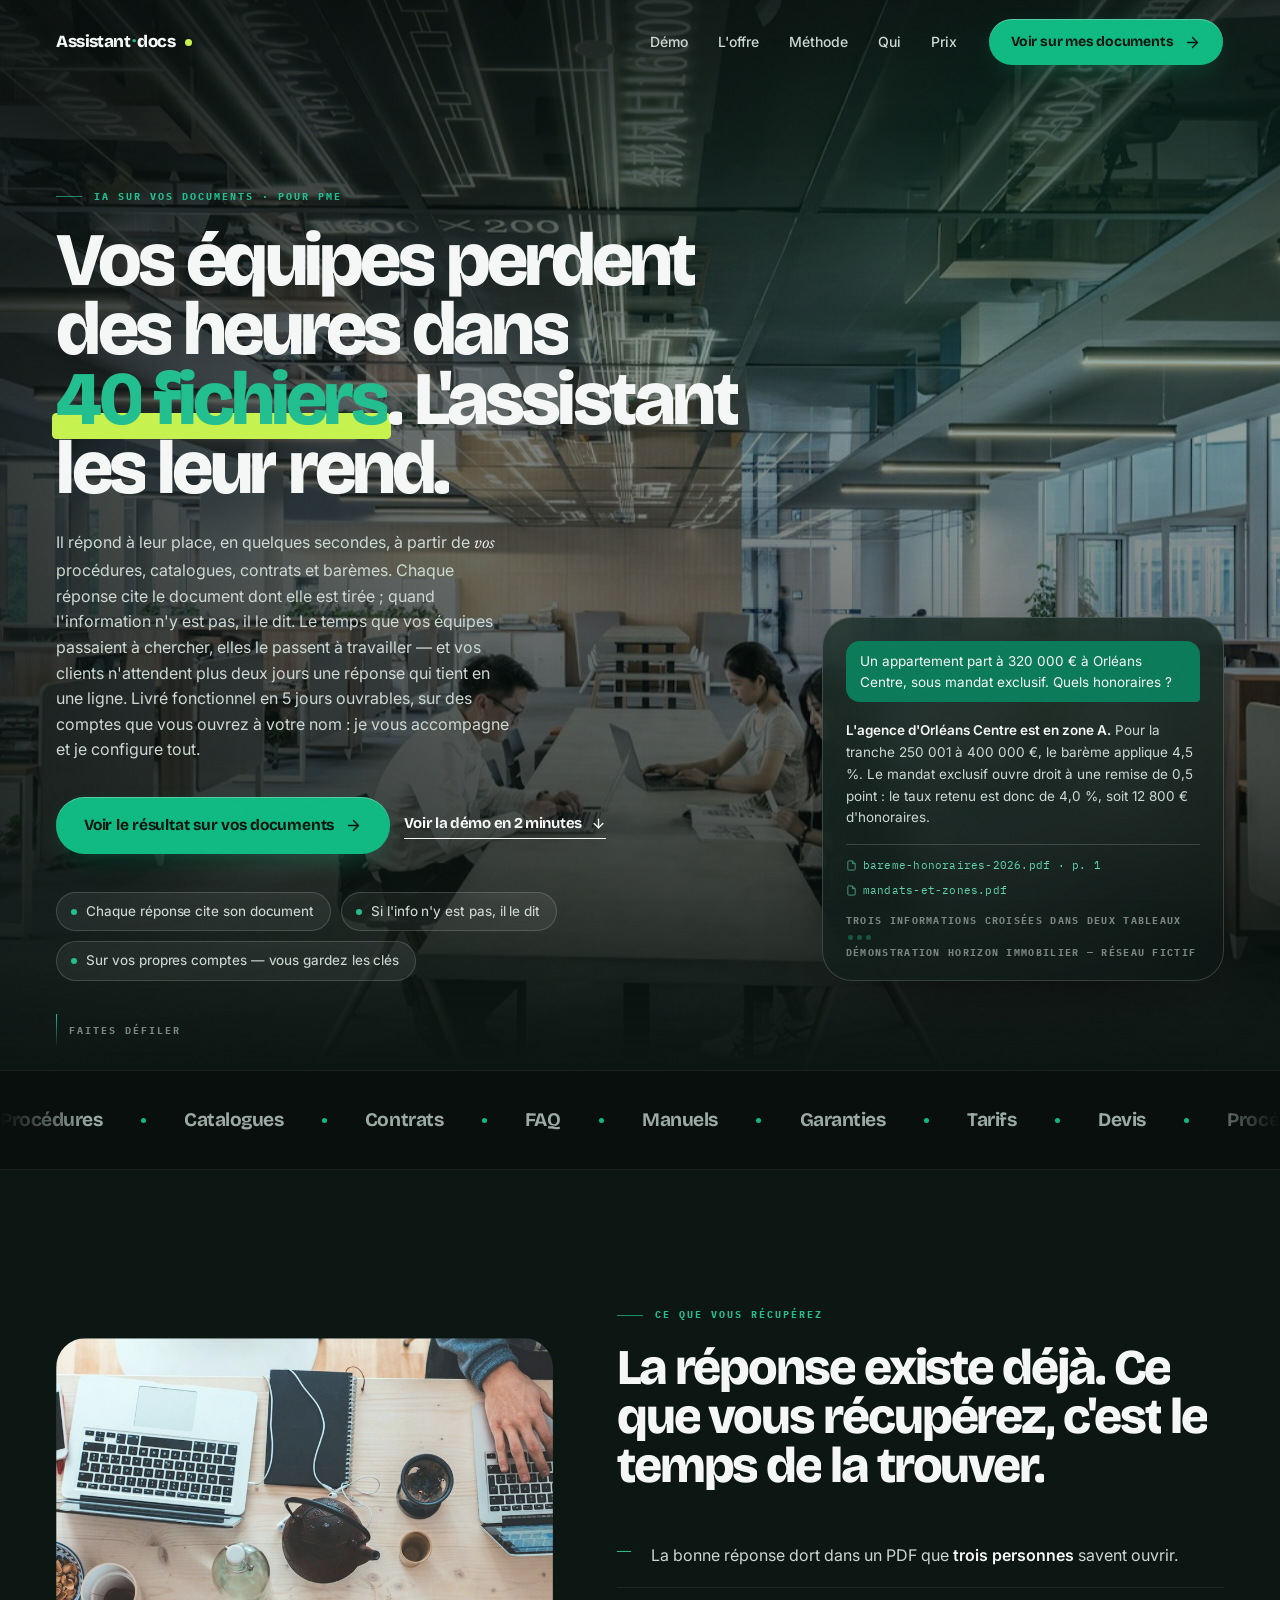
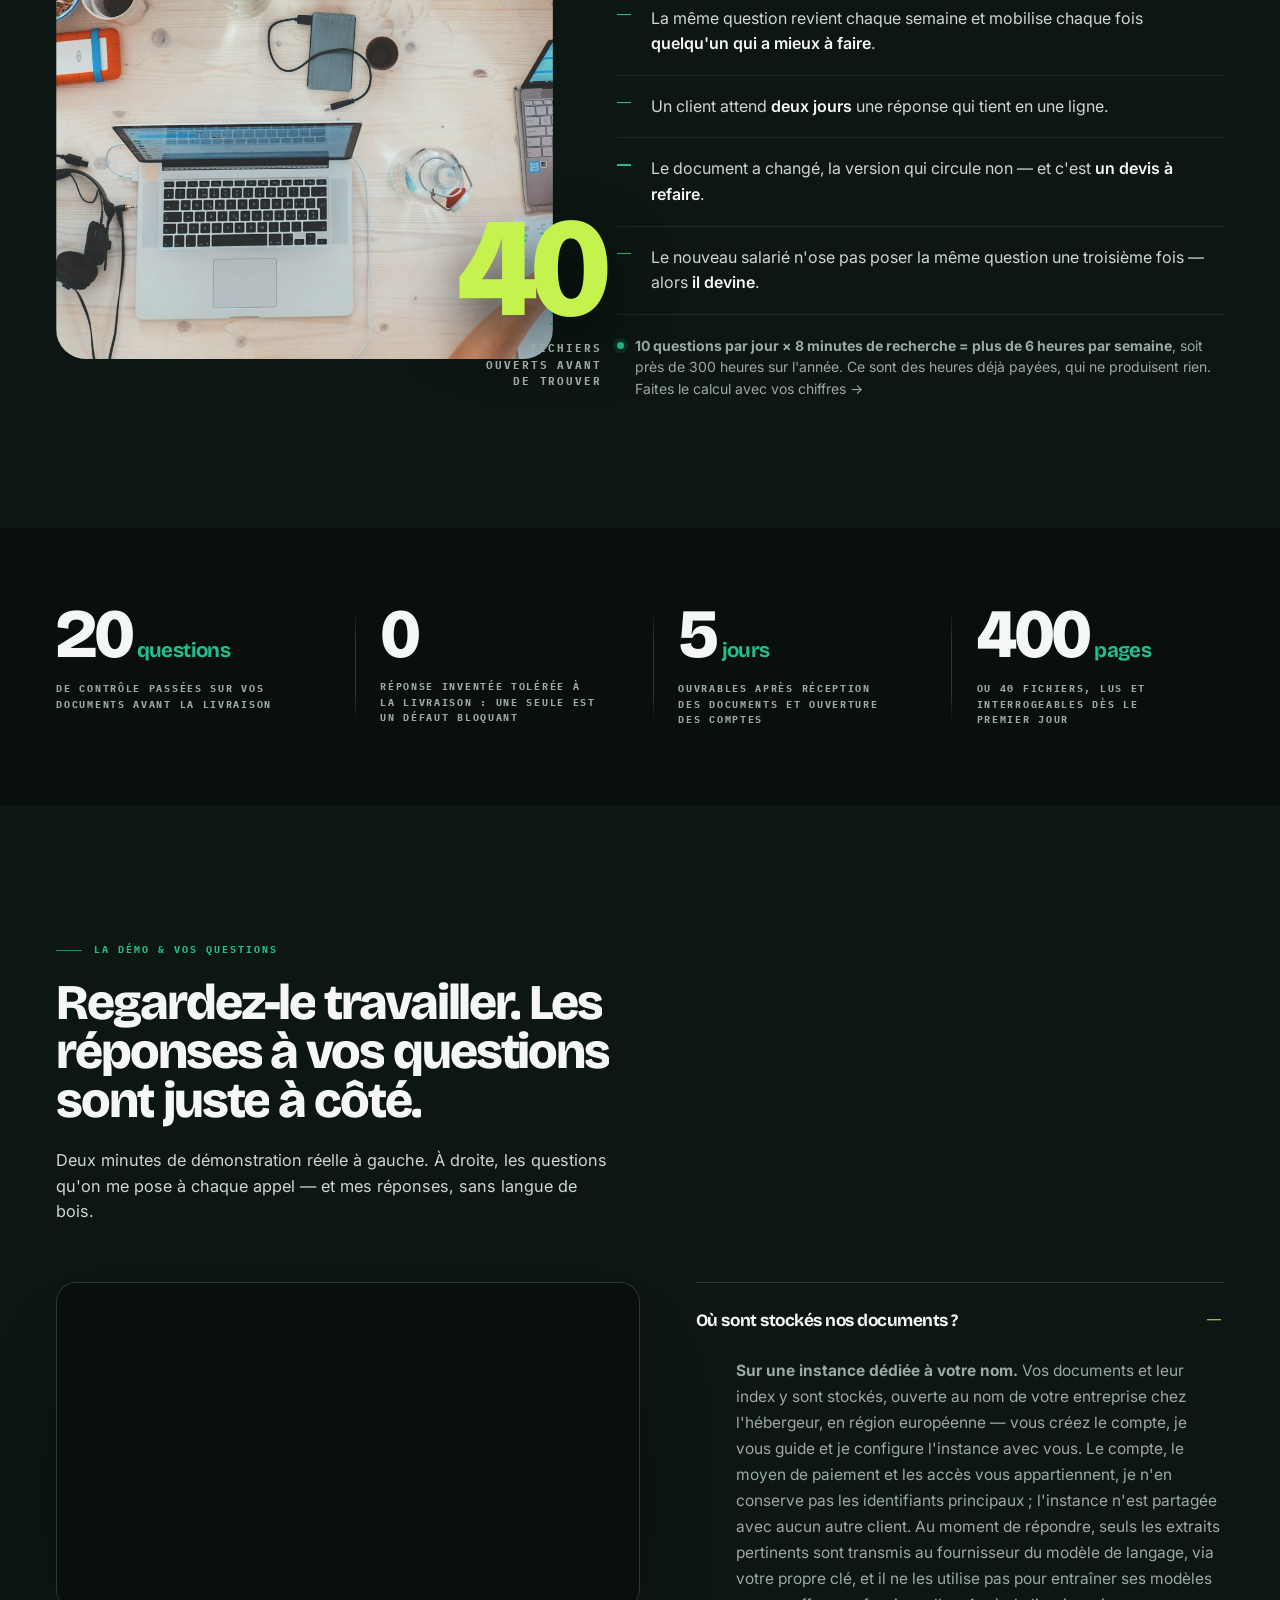
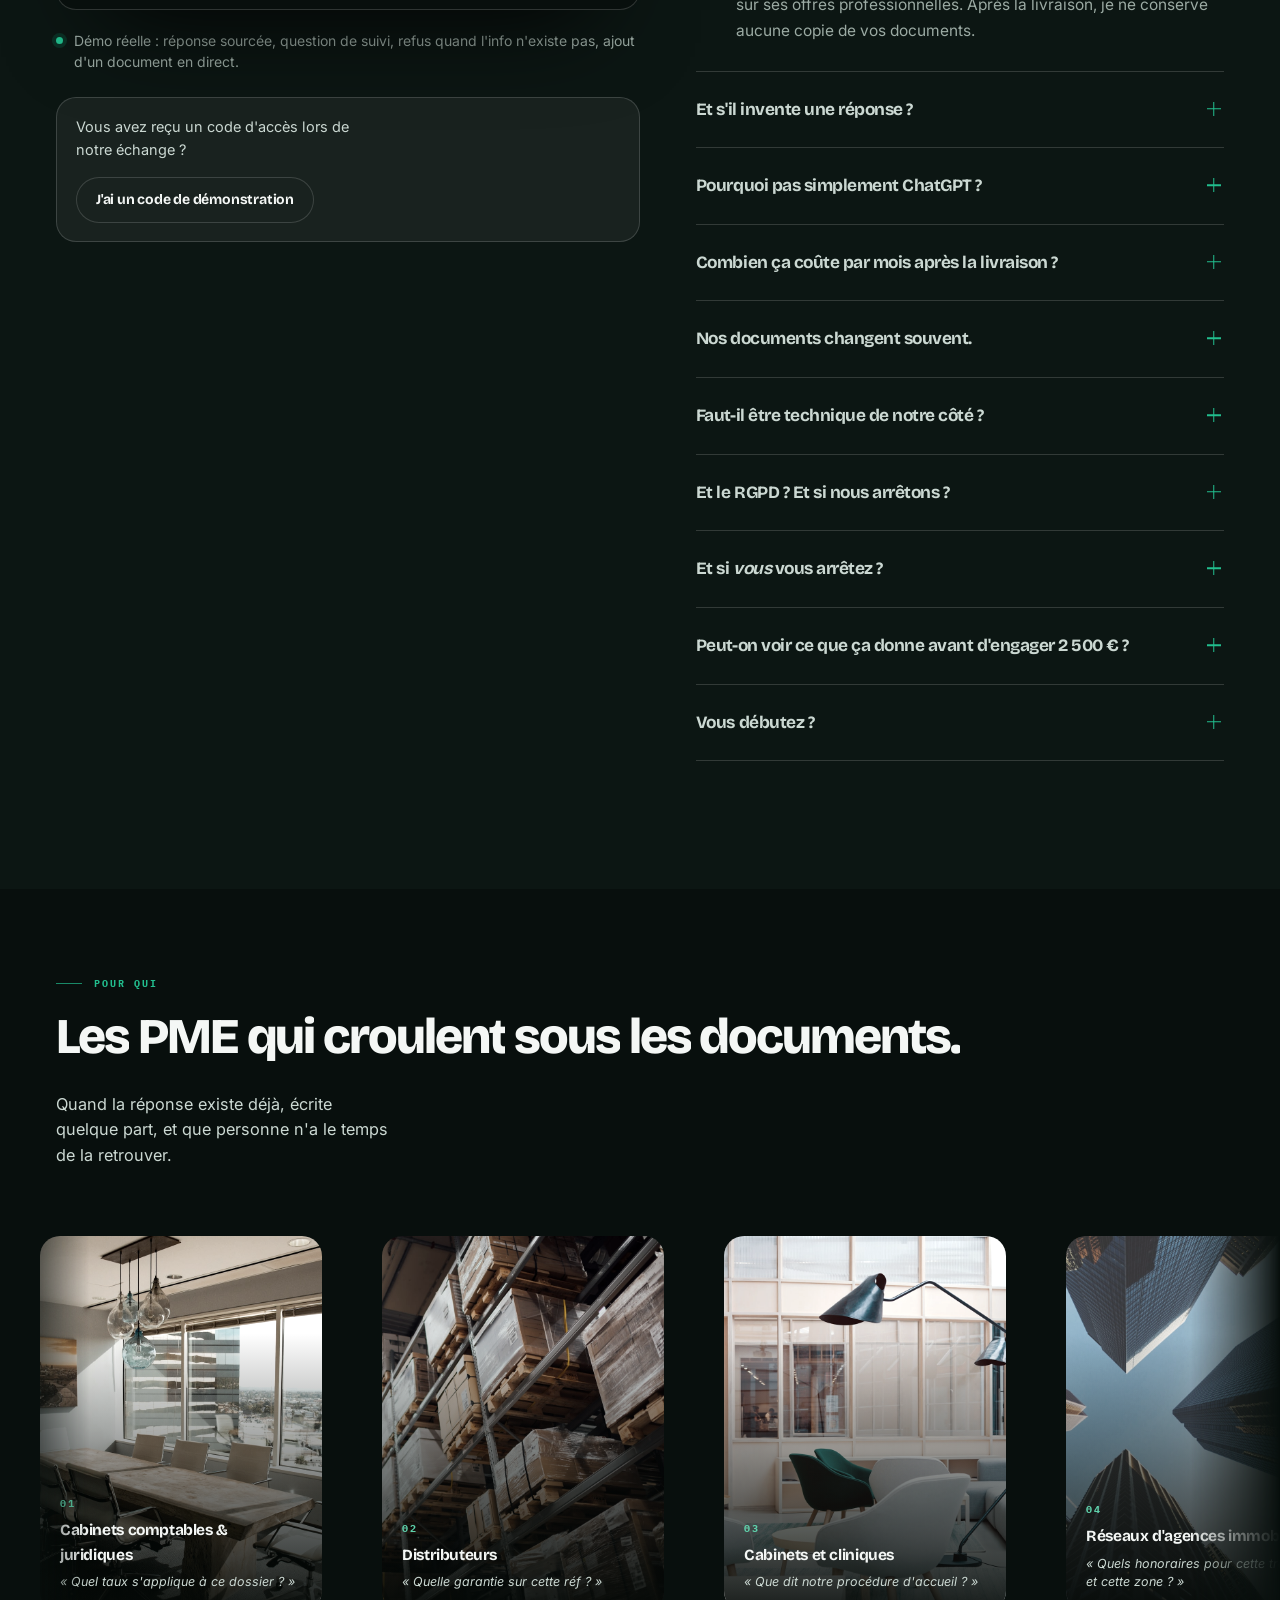
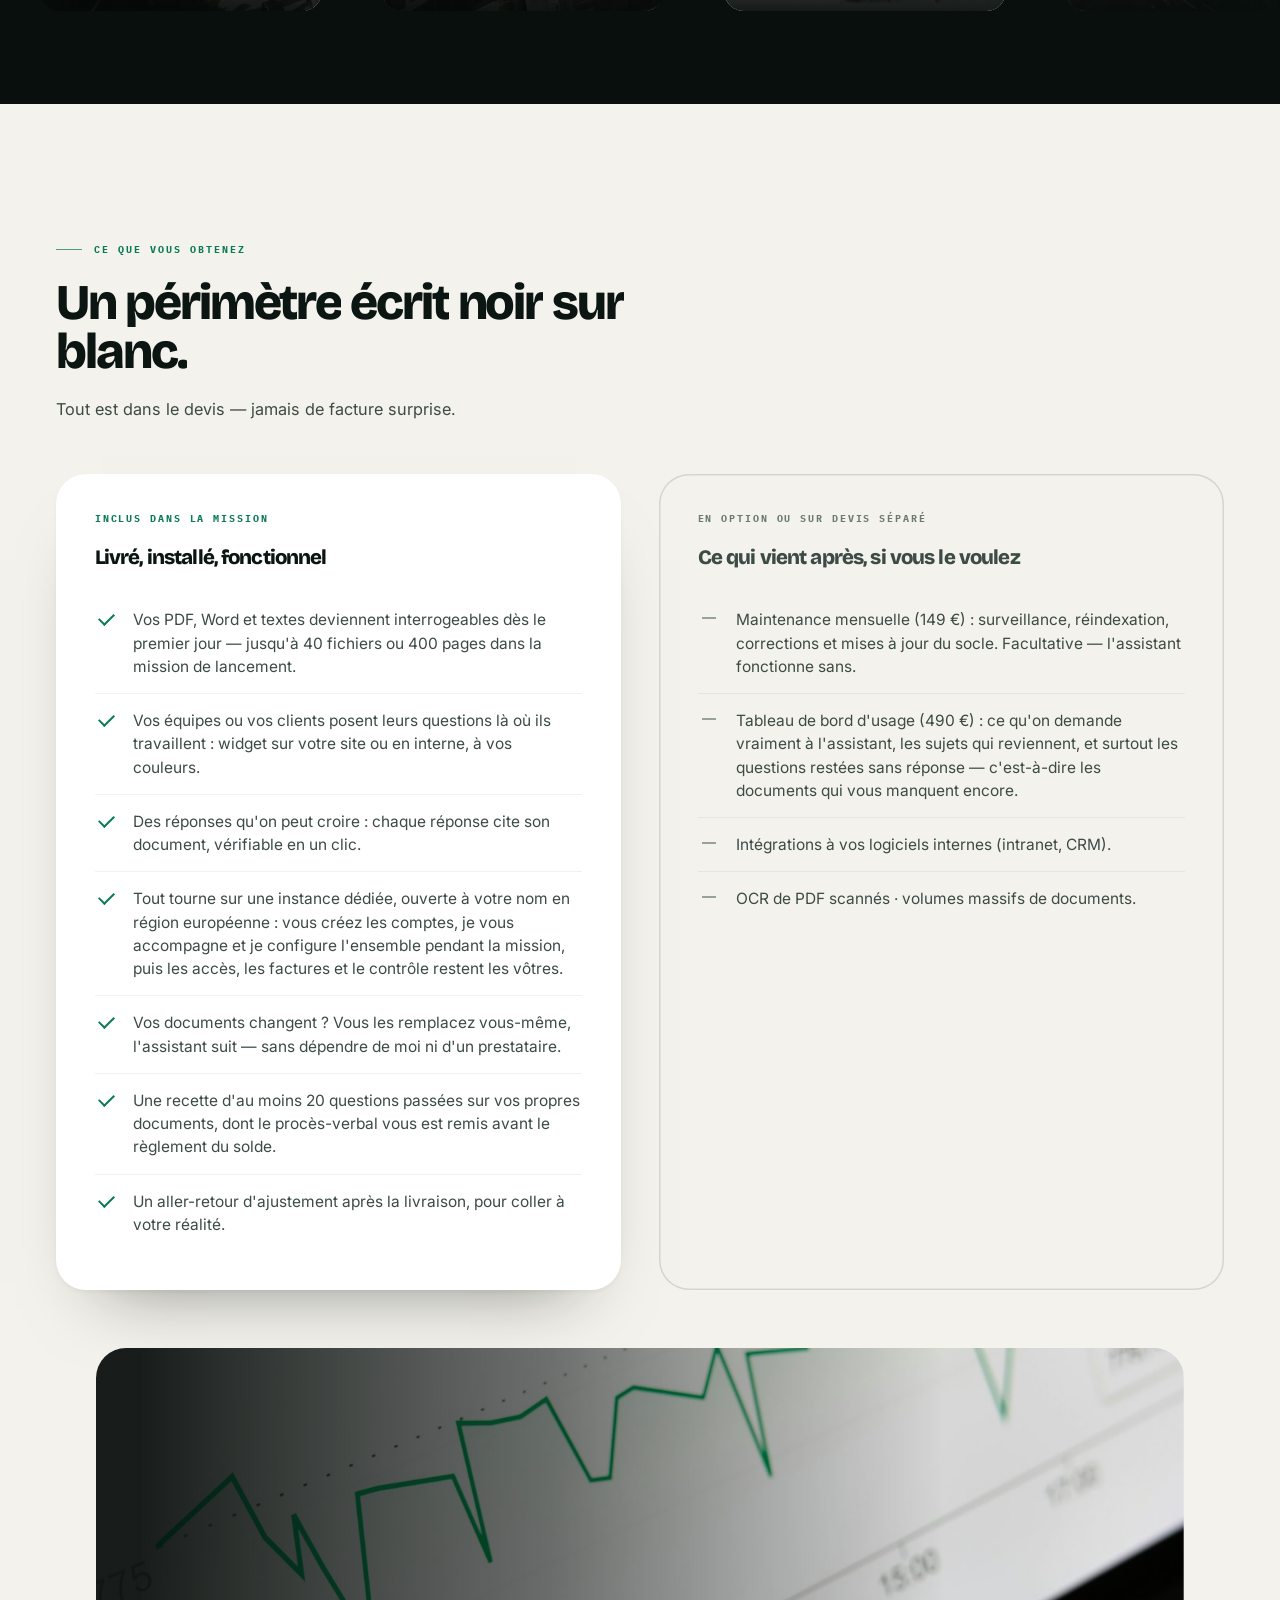
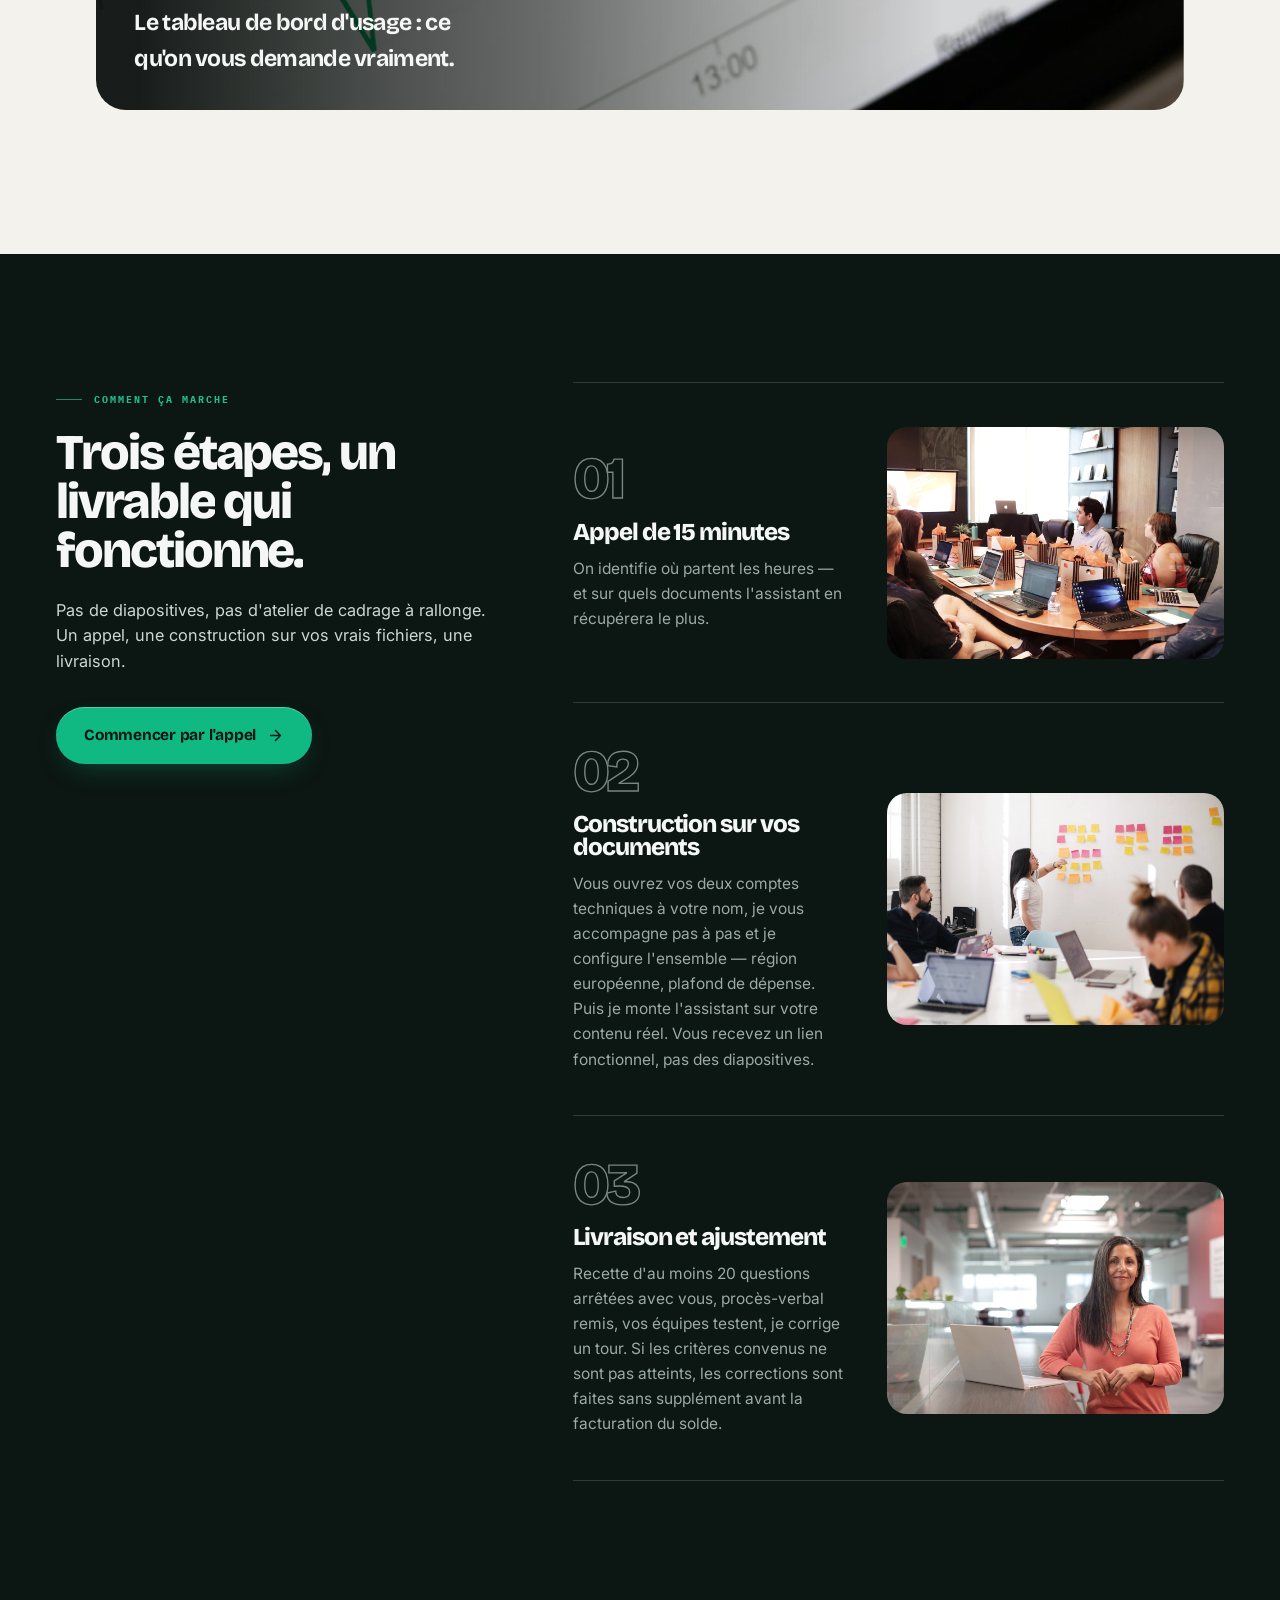
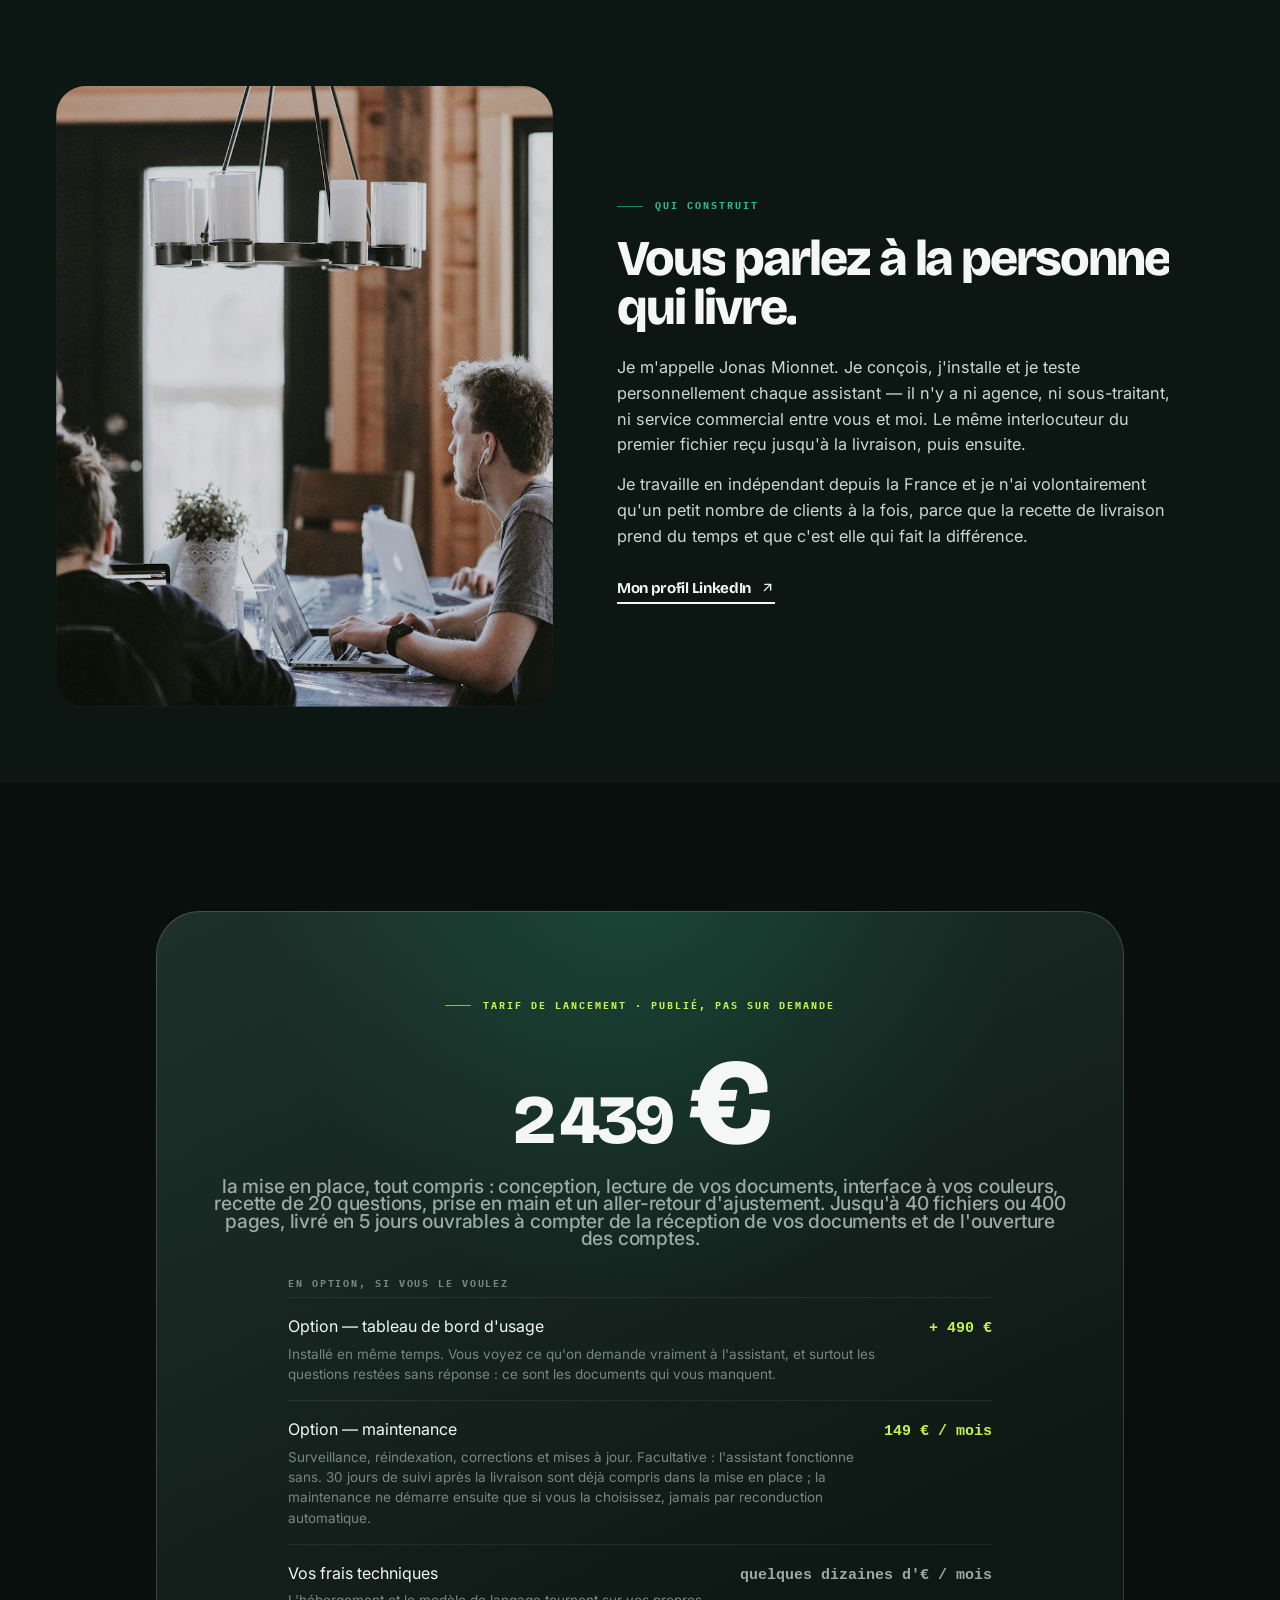
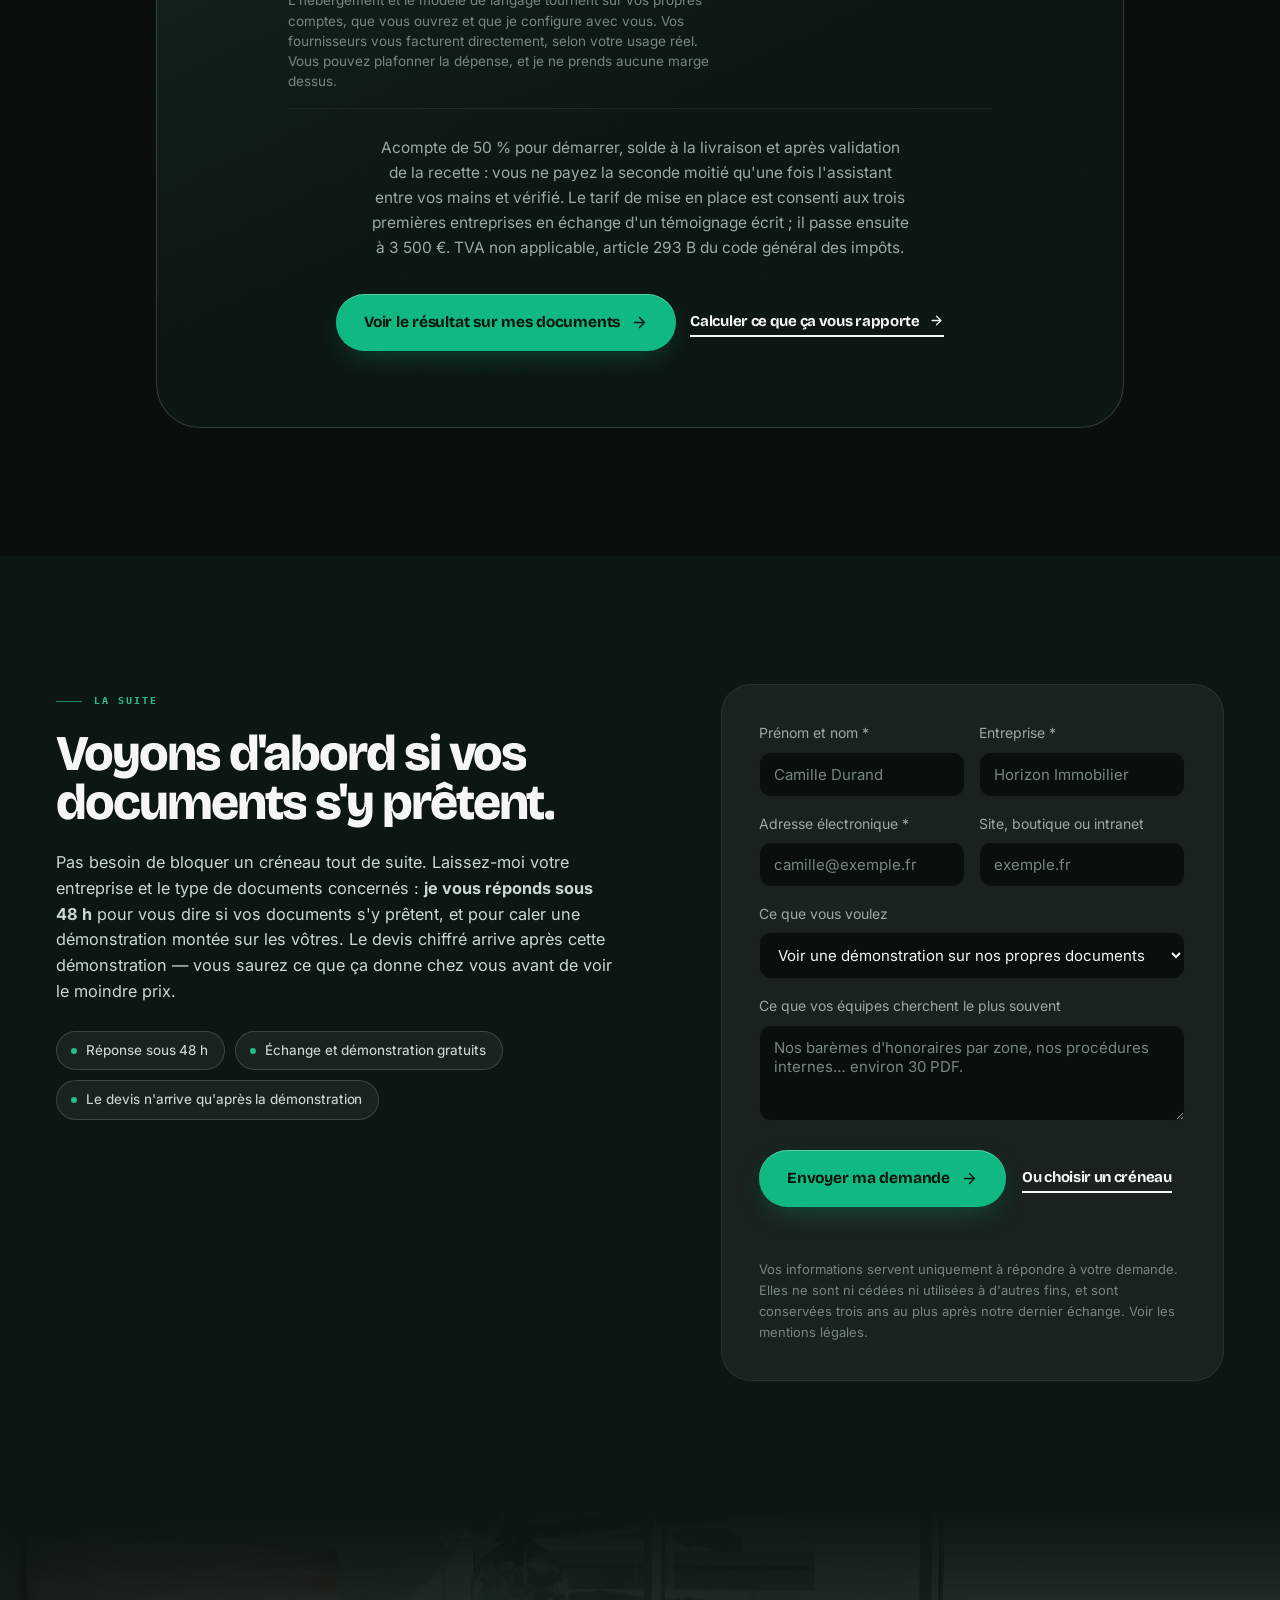
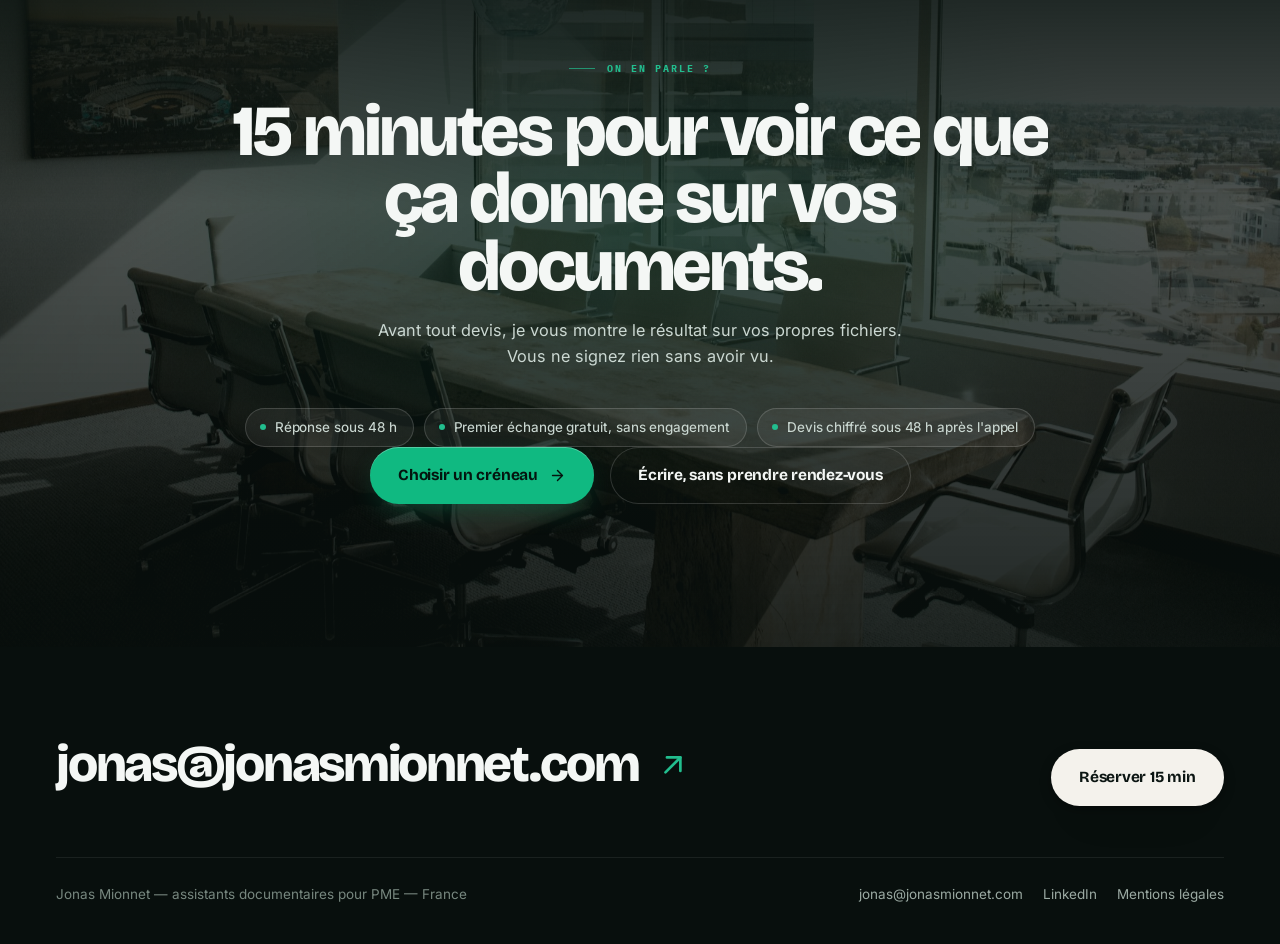
==== commit 2a148136: "redéploiement sur assistant-documentaire." ====
--- a/marketing/index.html
+++ b/marketing/index.html
@@ -5,27 +5,27 @@
 <meta name="viewport" content="width=device-width, initial-scale=1.0">
 <meta name="description" content="Un assistant qui répond aux questions de vos équipes à partir de vos propres documents, en citant ses sources. Quand l'information n'y est pas, il le dit. Livré en 5 jours ouvrables, 2 500 €.">
 <meta property="og:type" content="website">
-<meta property="og:url" content="https://jonasmionnet.com/">
+<meta property="og:url" content="https://assistant-documentaire.com/">
 <meta property="og:locale" content="fr_FR">
 <meta property="og:site_name" content="Assistant·docs — Jonas Mionnet">
 <meta property="og:title" content="Vos équipes cherchent dans 40 fichiers. L'assistant, lui, a déjà lu.">
 <meta property="og:description" content="Un assistant qui répond à partir de vos propres documents, en citant ses sources. Quand l'information n'y est pas, il le dit. Livré en 5 jours ouvrables, 2 500 €.">
-<meta property="og:image" content="https://jonasmionnet.com/partage.png">
+<meta property="og:image" content="https://assistant-documentaire.com/partage.png">
 <meta property="og:image:width" content="1200">
 <meta property="og:image:height" content="630">
 <meta property="og:image:alt" content="Assistant documentaire pour PME — réponse sourcée à partir de vos documents.">
 <meta name="twitter:card" content="summary_large_image">
 <meta name="twitter:title" content="Vos équipes cherchent dans 40 fichiers. L'assistant, lui, a déjà lu.">
 <meta name="twitter:description" content="Un assistant qui répond à partir de vos propres documents, en citant ses sources. Livré en 5 jours ouvrables, 2 500 €.">
-<meta name="twitter:image" content="https://jonasmionnet.com/partage.png">
-<link rel="canonical" href="https://jonasmionnet.com/">
+<meta name="twitter:image" content="https://assistant-documentaire.com/partage.png">
+<link rel="canonical" href="https://assistant-documentaire.com/">
 <meta name="theme-color" content="#070D0B">
 <link rel="icon" href="data:image/svg+xml,%3Csvg xmlns='http://www.w3.org/2000/svg' viewBox='0 0 64 64'%3E%3Crect width='64' height='64' rx='13' fill='%23070D0B'/%3E%3Cpath d='M18 20h20M18 30h28M18 40h16' stroke='%23F2F5F3' stroke-width='5' stroke-linecap='round'/%3E%3Ccircle cx='42' cy='42' r='9' fill='none' stroke='%234ADE80' stroke-width='4.5'/%3E%3Cpath d='M49 49l6 6' stroke='%234ADE80' stroke-width='4.5' stroke-linecap='round'/%3E%3C/svg%3E">
 <script type="application/ld+json">
 {"@context":"https://schema.org","@type":"ProfessionalService",
 "name":"Jonas Mionnet — assistants documentaires",
 "description":"Conception et exploitation d'assistants documentaires pour PME : l'assistant répond aux questions des équipes à partir des documents de l'entreprise, en citant ses sources.",
-"url":"https://jonasmionnet.com/","email":"jonas@jonasmionnet.com",
+"url":"https://assistant-documentaire.com/","email":"jonas@jonasmionnet.com",
 "areaServed":{"@type":"Country","name":"France"},
 "founder":{"@type":"Person","name":"Jonas Mionnet","url":"https://www.linkedin.com/in/jonas-mionnet-5339012a0"},
 "offers":{"@type":"Offer","name":"Mise en place d'un assistant documentaire",
